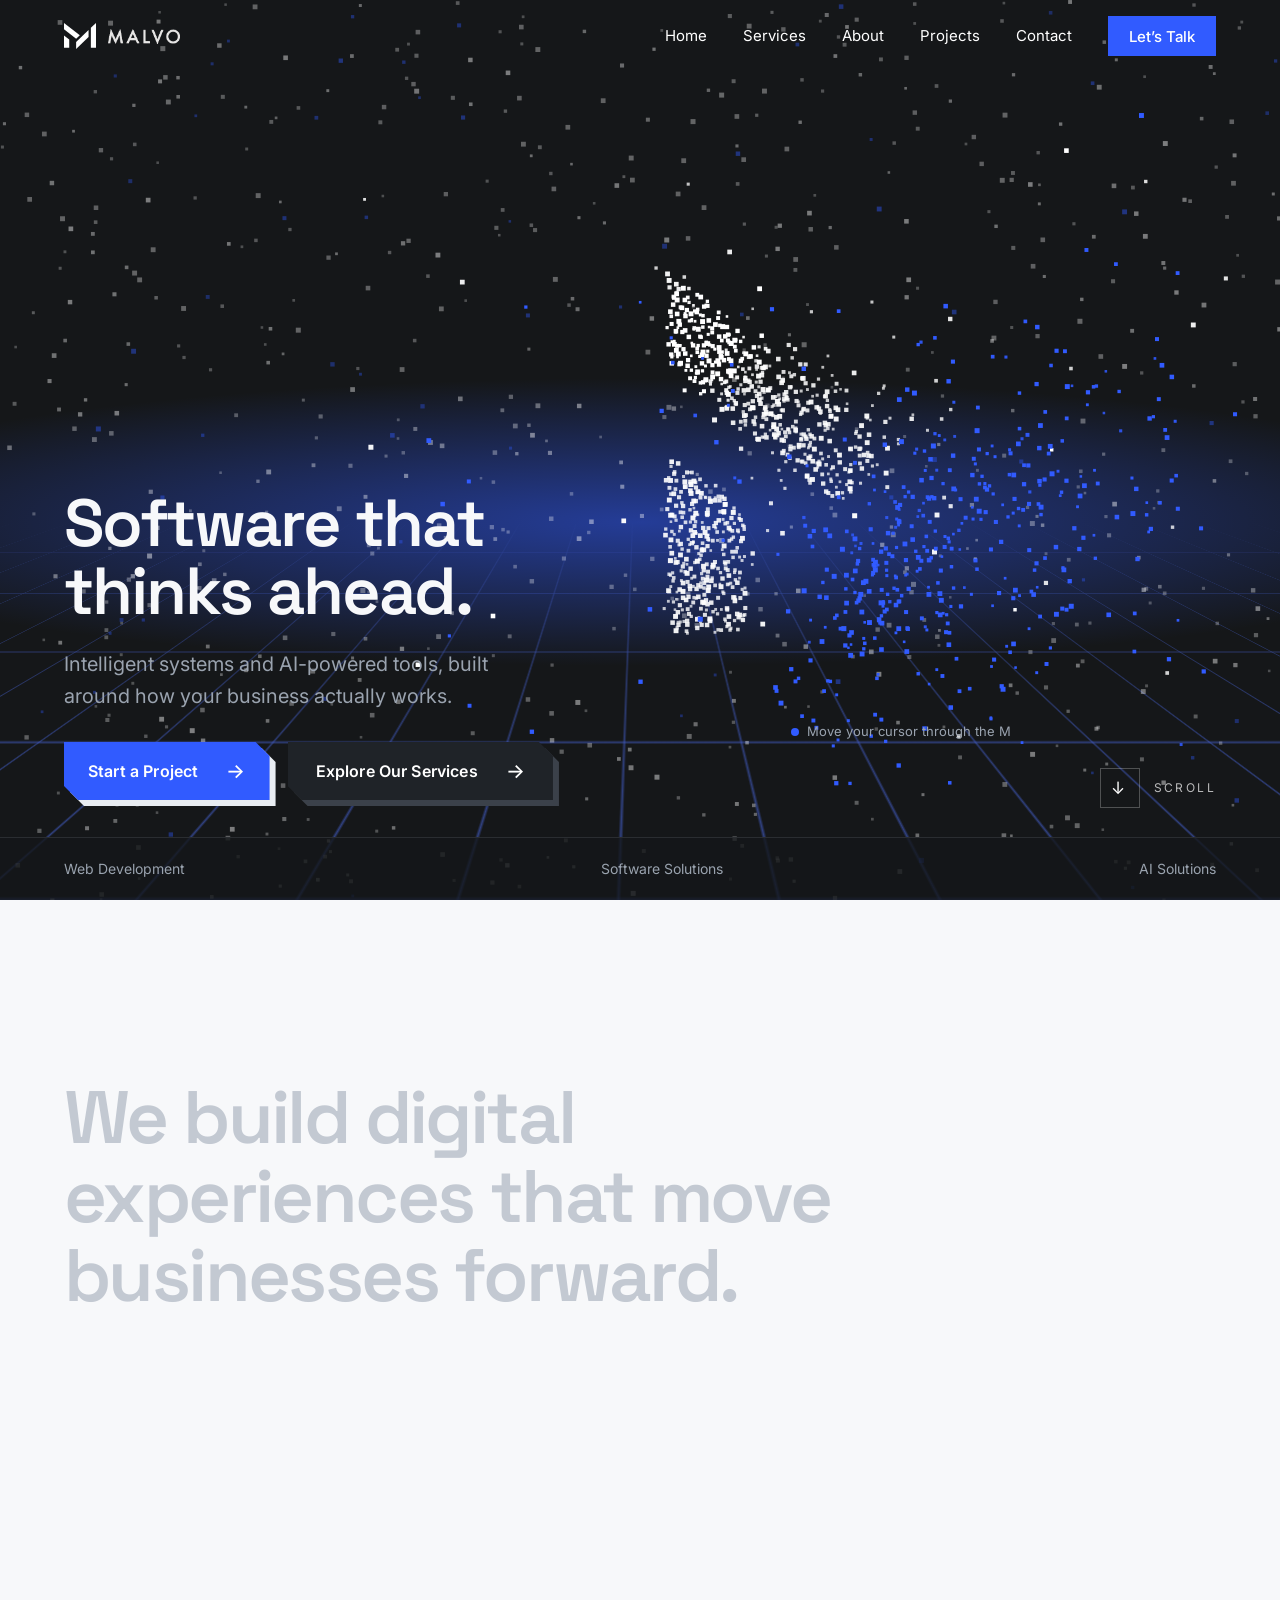
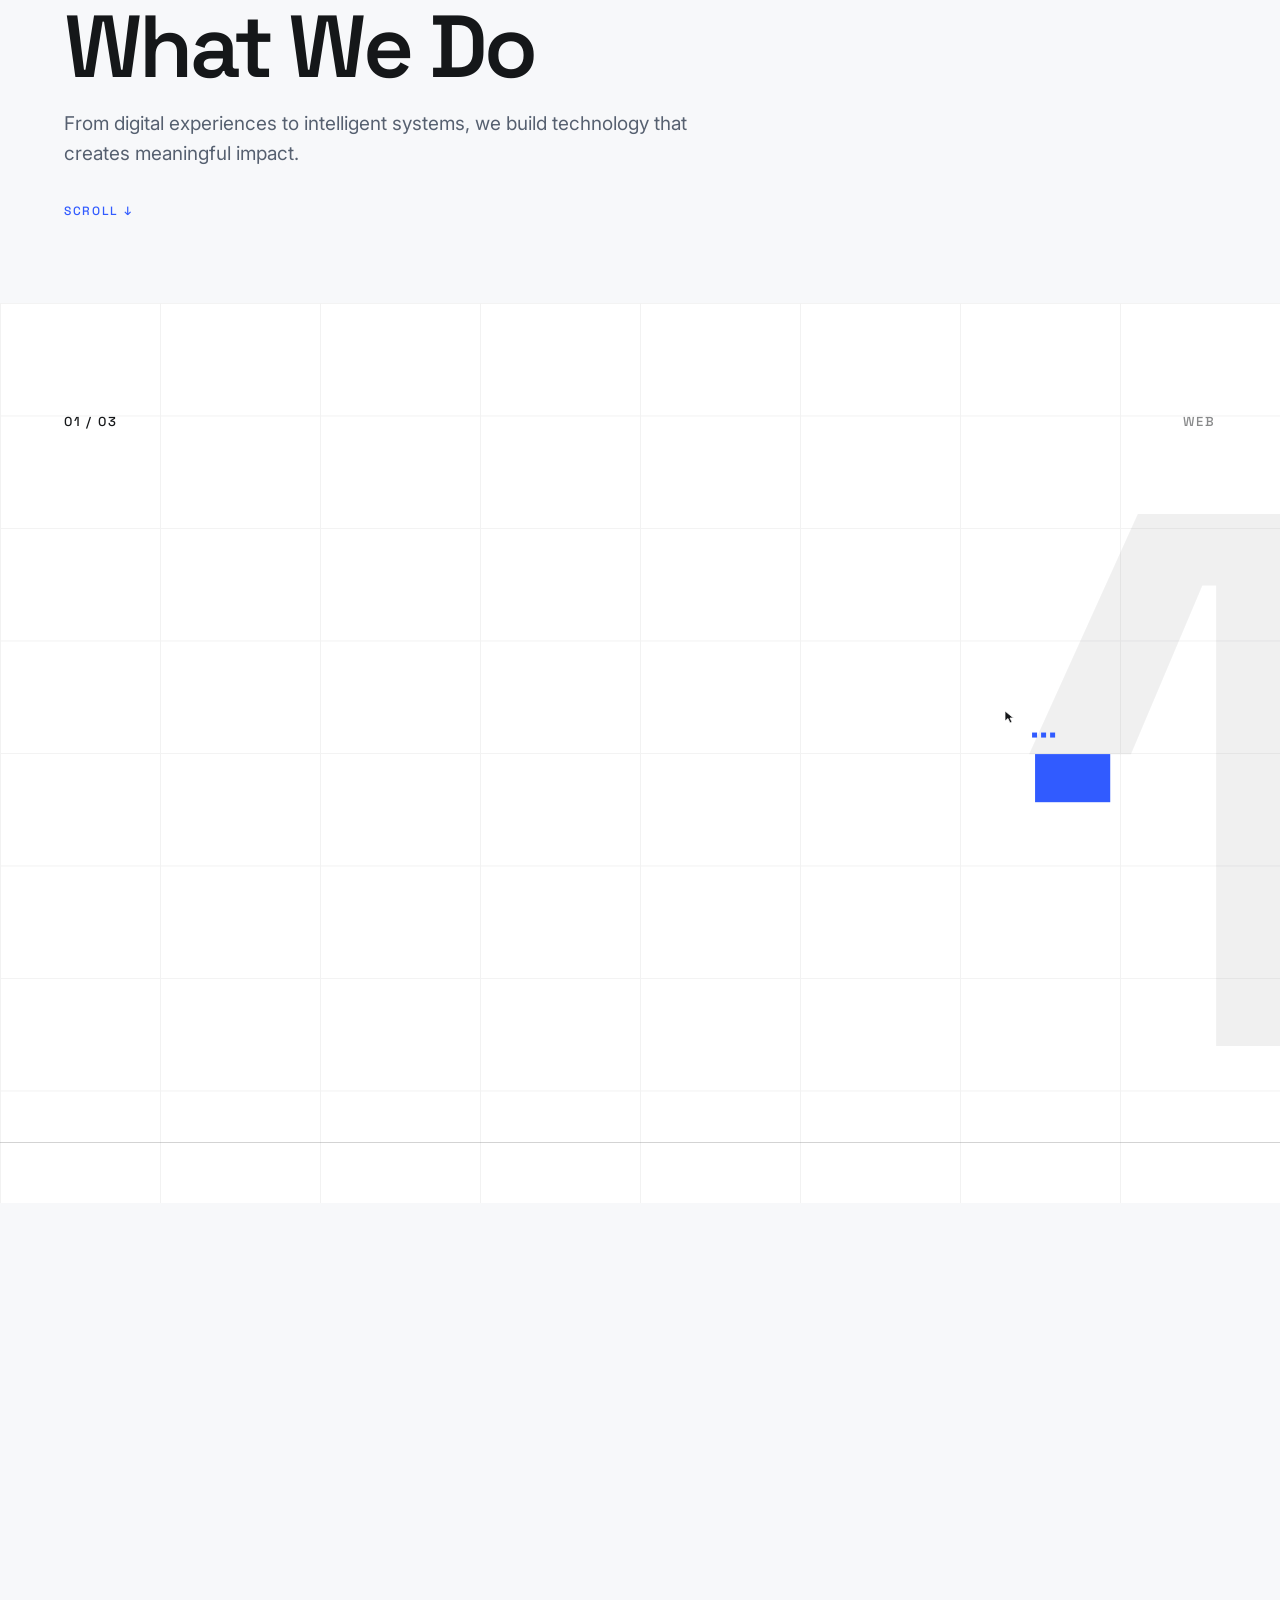
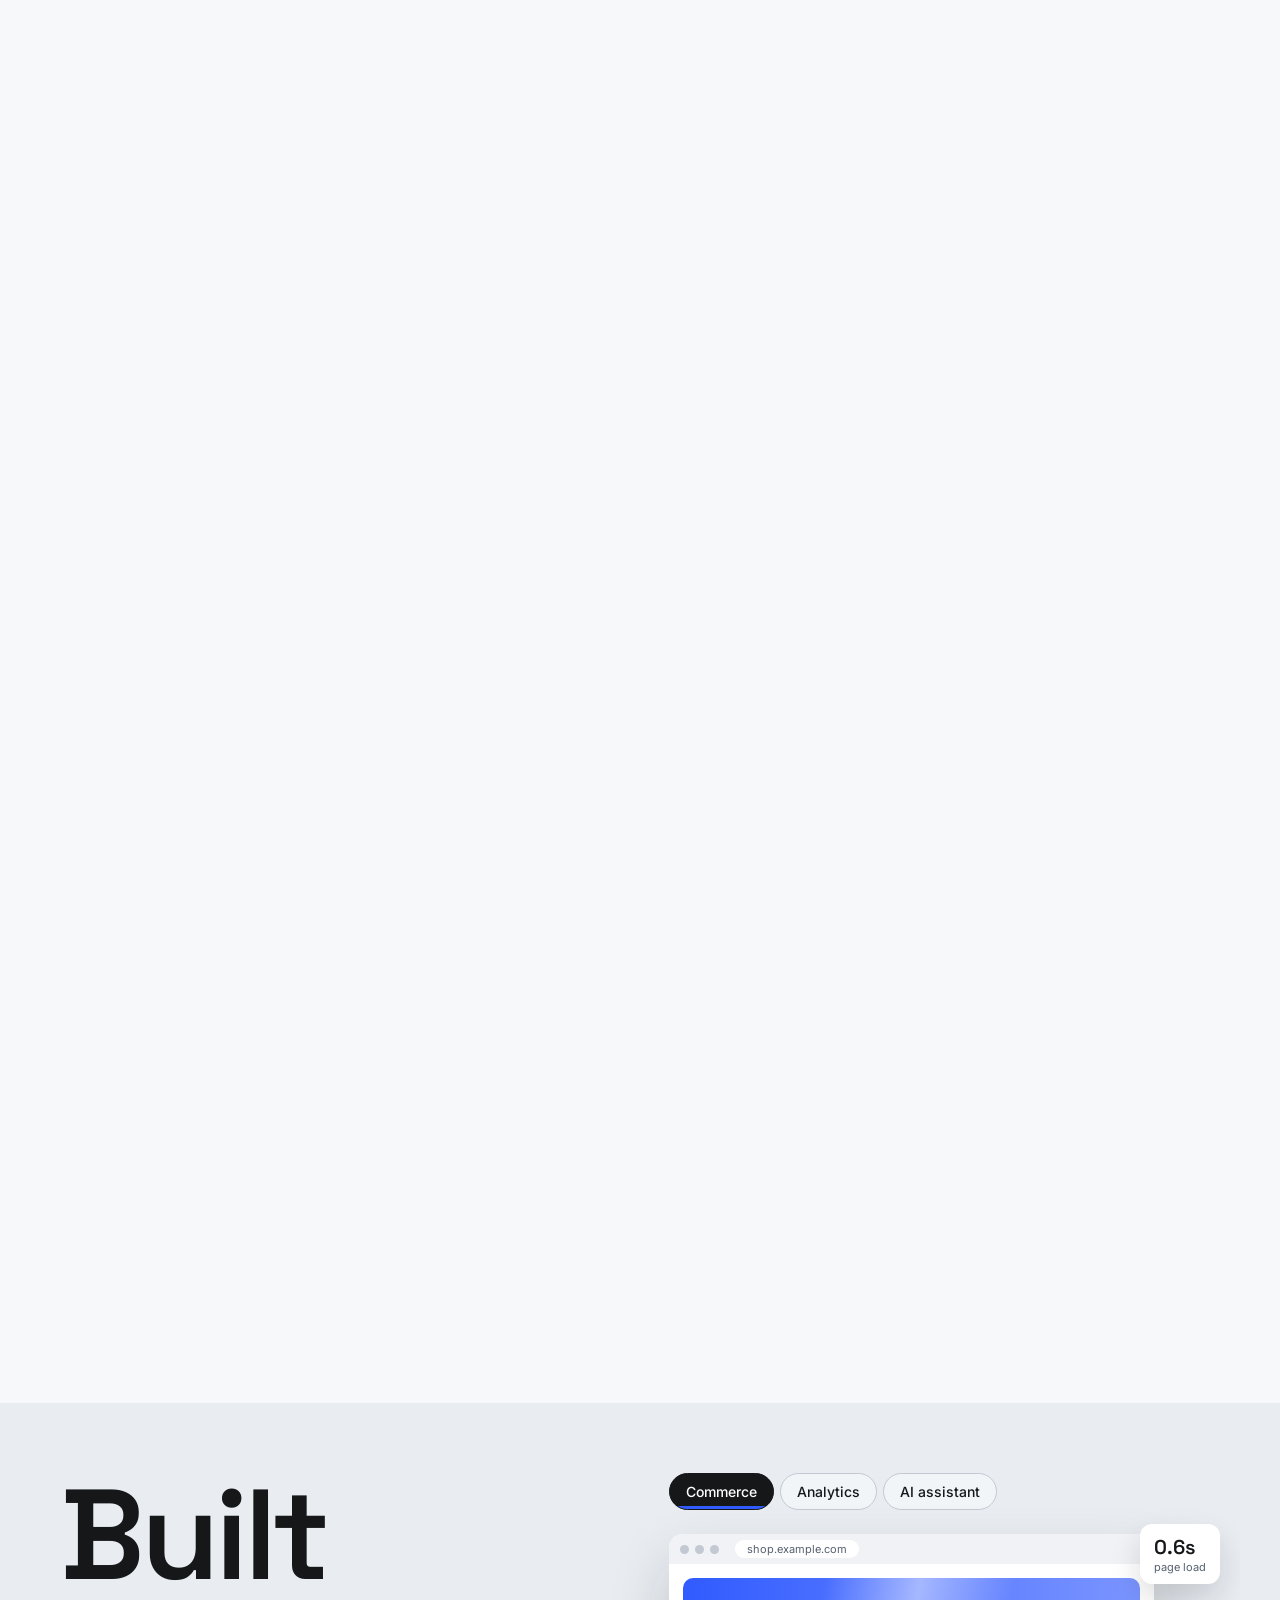
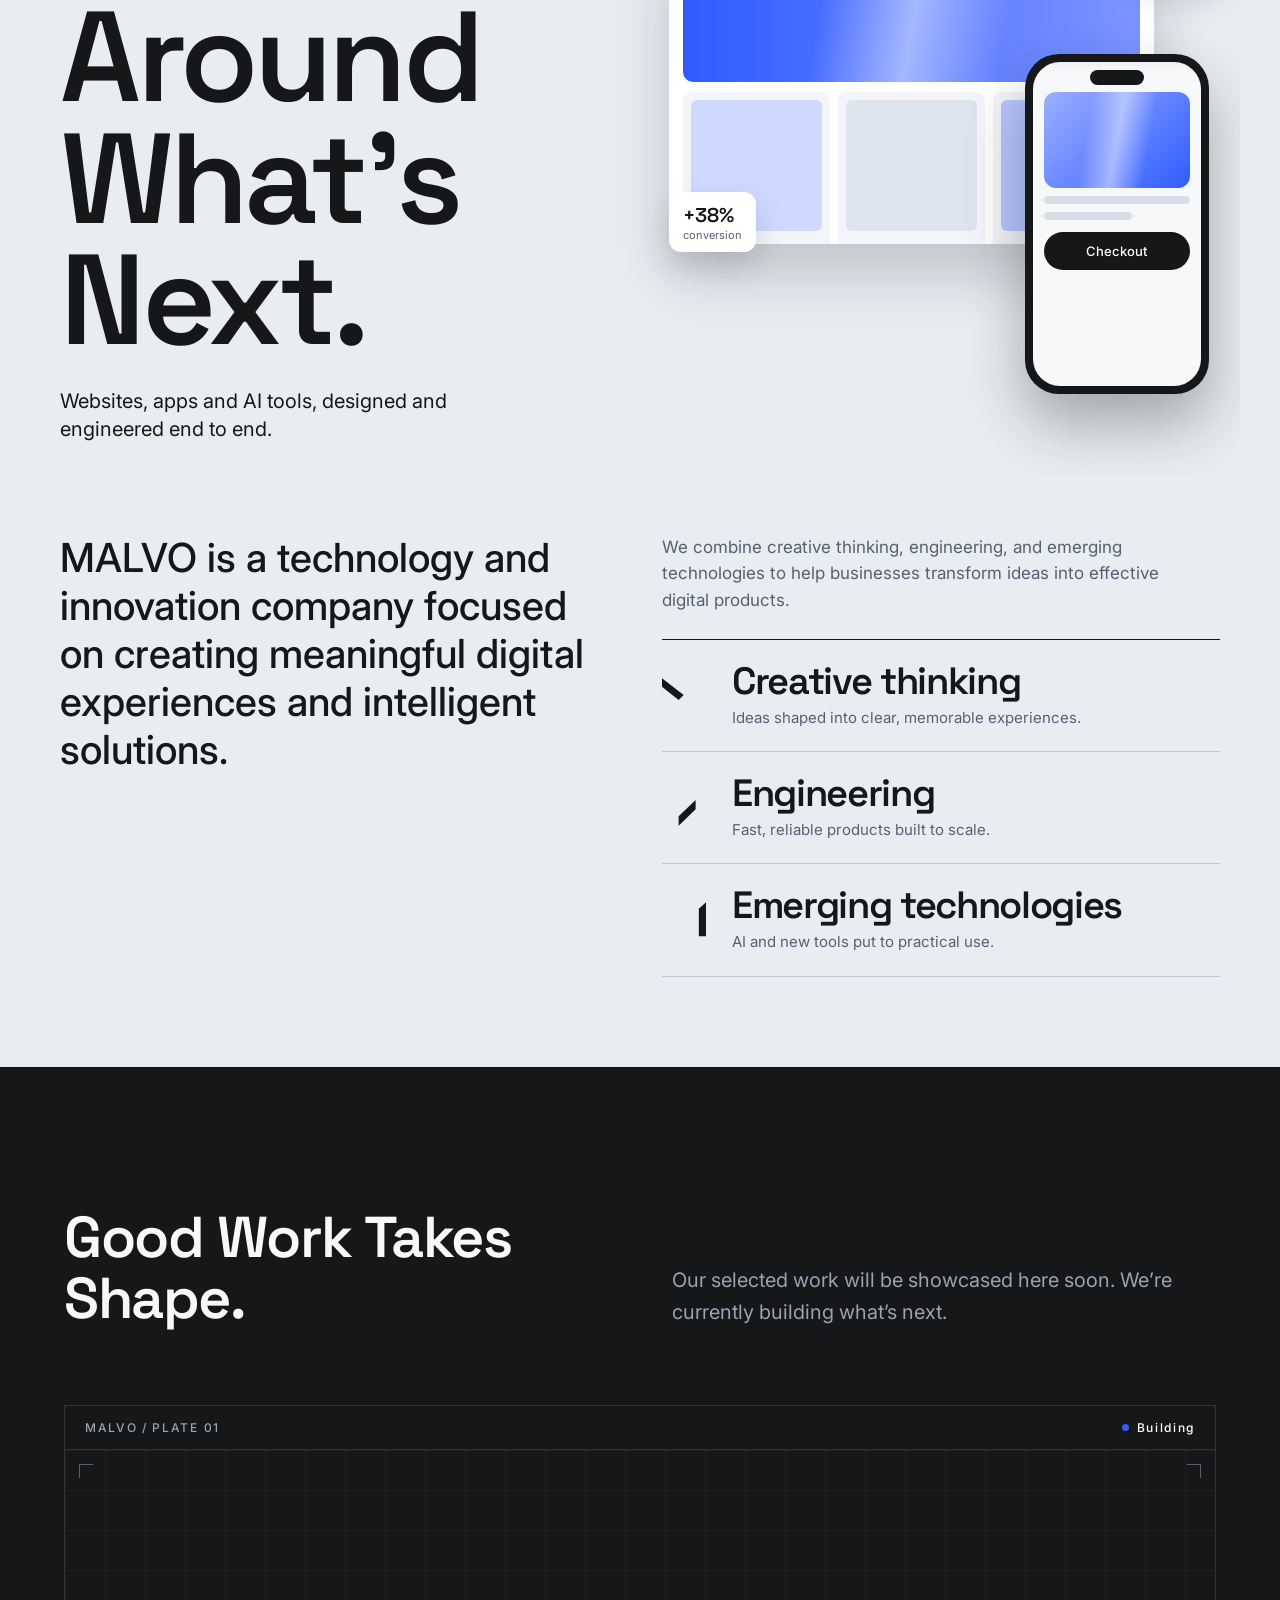
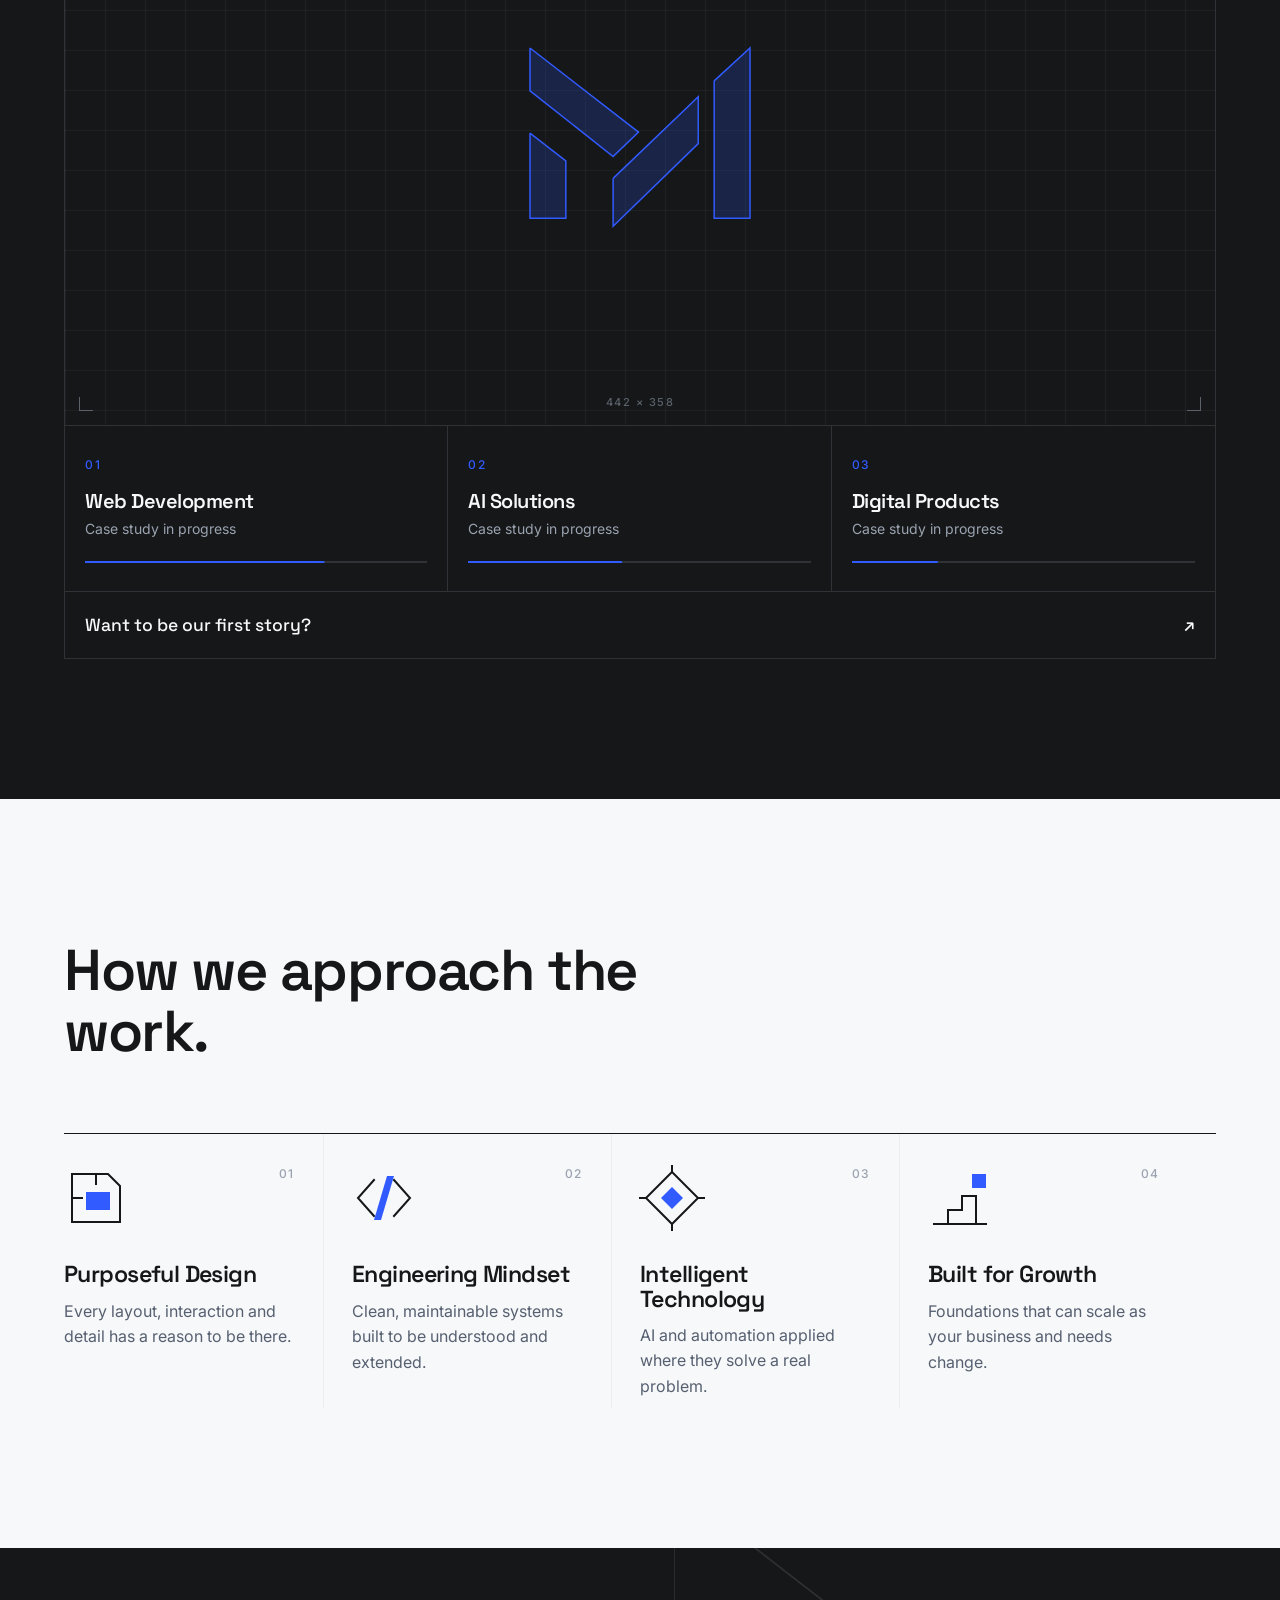
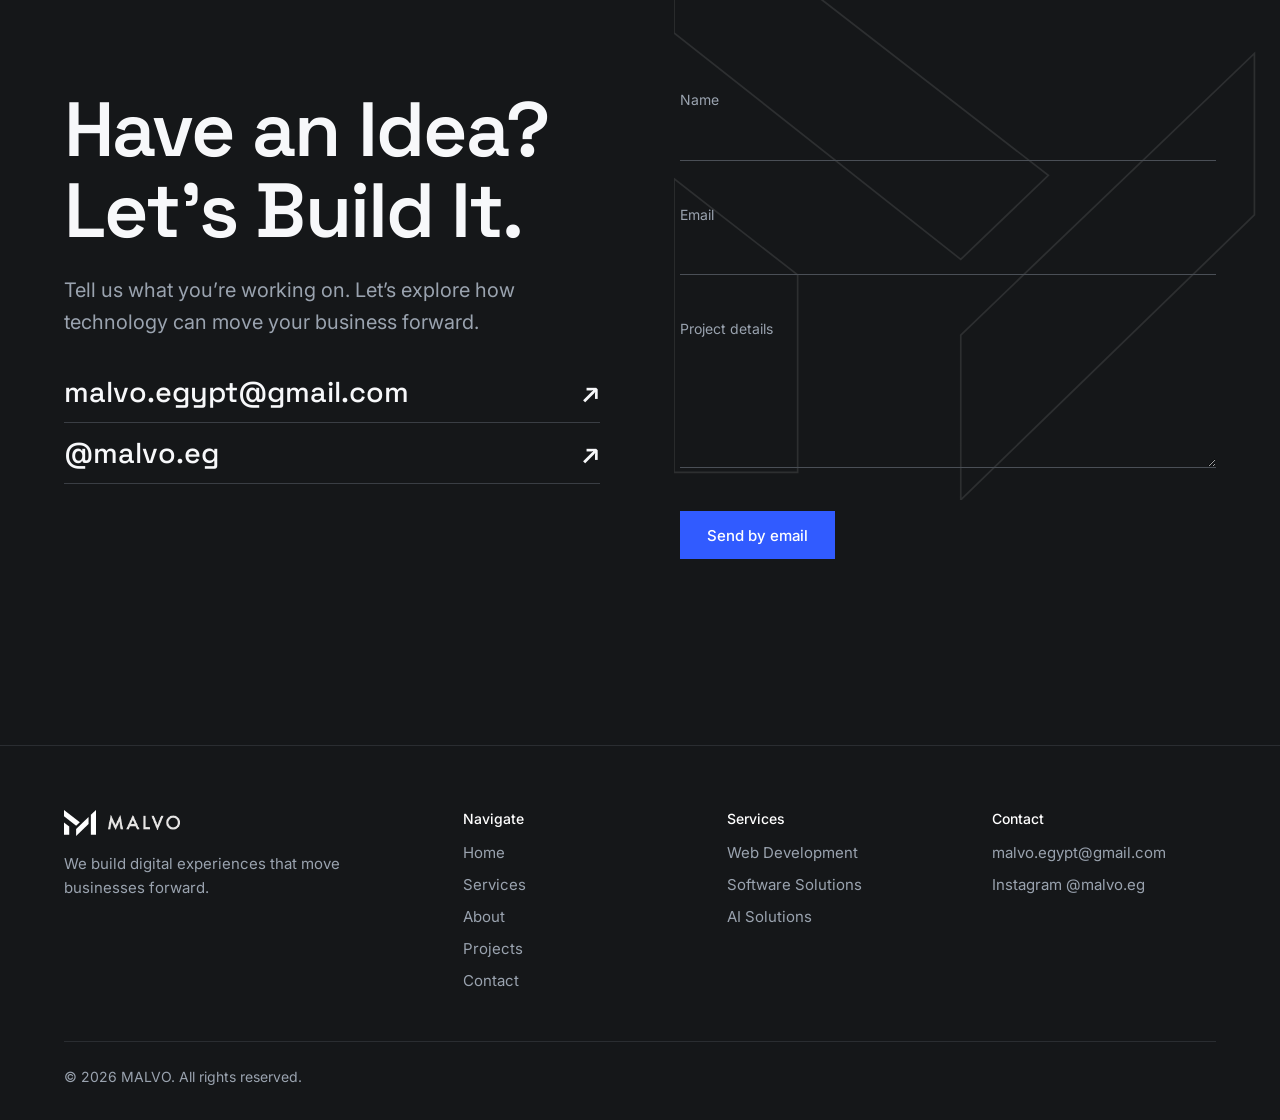
==== index.html @ 23dcf047 "Add files via upload" ====
<!DOCTYPE html>
<html lang="en">
<head>
<meta charset="utf-8">
<meta name="viewport" content="width=device-width, initial-scale=1, viewport-fit=cover">
<title>MALVO — Technology &amp; Innovation</title>
<meta name="description" content="MALVO is a technology and innovation company building web platforms, custom software and AI-powered solutions for businesses in Egypt and worldwide.">
<meta name="theme-color" content="#151719">
<meta property="og:type" content="website">
<meta property="og:site_name" content="MALVO">
<meta property="og:title" content="MALVO — Technology &amp; Innovation">
<meta property="og:description" content="We build digital experiences that move businesses forward.">
<meta property="og:image" content="https://YOUR-DOMAIN/og-image.png">
<meta property="og:image:width" content="1200">
<meta property="og:image:height" content="630">
<meta name="twitter:card" content="summary_large_image">
<meta name="twitter:image" content="https://YOUR-DOMAIN/og-image.png">
<!-- Set canonical + og:url + og:image to the final domain when it exists -->
<link rel="icon" type="image/svg+xml" href="favicon.svg">
<link rel="preconnect" href="https://fonts.googleapis.com">
<link rel="preconnect" href="https://fonts.gstatic.com" crossorigin>
<link rel="stylesheet" href="https://fonts.googleapis.com/css2?family=Inter:wght@400;500&family=Space+Grotesk:wght@500;600;700&display=swap">
<link rel="stylesheet" href="style.css">
<link rel="stylesheet" href="services.css">
<link rel="stylesheet" href="about.css">
</head>
<body>
<a class="skip" href="#main">Skip to content</a>
<div class="prog" id="prog" aria-hidden="true"></div>
<header id="hdr">
<div class="wrap bar">
<a class="logo" href="#home" aria-label="MALVO home">
<svg viewBox="0 0 442 358" aria-hidden="true"><path d="M0 0 L218 169 L167 218 L0 86 Z"/><path d="M0 171 L72 227 L72 342 L0 342 Z"/><path d="M167 262 L338 98 L338 192 L167 358 Z"/><path d="M370 66 L442 0 L442 342 L370 342 Z"/></svg>
<img src="malvo-wordmark.png" alt="" width="73" height="15">
</a>
<button class="burger" id="burger" aria-expanded="false" aria-controls="menu" aria-label="Open menu"><span></span><span></span><span></span></button>
<nav id="menu" aria-label="Main">
<ul>
<li><a href="#home">Home</a></li><li><a href="#services">Services</a></li><li><a href="#about">About</a></li><li><a href="#projects">Projects</a></li><li><a href="#contact">Contact</a></li>
<li><a class="btn pri" href="#contact">Let’s Talk</a></li>
</ul>
</nav>
</div>
</header>

<main id="main">
<section class="hero dark" id="home">
<canvas id="heroCv" aria-hidden="true"></canvas>
<div class="wrap">
<div class="txt">
<h1><span class="ln"><i>Software that</i></span> <span class="ln"><i>thinks ahead.</i></span></h1>
<p class="lead">Intelligent systems and AI-powered tools, built around how your business actually works.</p>
<div class="ctas"><a class="btn pri" href="#contact"><span>Start a Project</span><b class="ic" aria-hidden="true">→</b></a><a class="btn sec" href="#services"><span>Explore Our Services</span><b class="ic" aria-hidden="true">→</b></a></div>
</div>
</div>
<div class="hint" id="heroHint" aria-hidden="true"></div>
<div class="strip"><span aria-hidden="true">Web Development</span><span aria-hidden="true">Software Solutions</span><span aria-hidden="true">AI Solutions</span></div>
<a class="sc" href="#statement" aria-label="Scroll down"><span>Scroll</span><i aria-hidden="true"></i></a>
</section>

<section class="band" id="statement" aria-label="Brand statement"><div class="wrap"><p id="stmt">We build digital experiences that move businesses forward.</p></div></section>

<section id="services" class="wwd">
<div class="w-head"><h2>What We Do</h2><p class="w-lead">From digital experiences to intelligent systems, we build technology that creates meaningful impact.</p><span class="w-cue">SCROLL ↓</span></div>
<div class="w-rail" id="wwd-rail"><b></b></div>
<div id="wwd-cw">

<div class="w-p"><span class="w-gh">1</span><div class="w-top"><span>01 / 03</span><i>WEB</i></div>
<div class="w-mid"><div><h3><span class="w-mk"><span>Web</span></span><br><span class="w-mk"><span style="--d:.1s">Development</span></span></h3><p>High-performance websites and digital platforms designed to strengthen brands, engage users, and support business growth.</p></div>
<svg class="w-il" viewBox="0 0 400 300" aria-hidden="true">
<rect class="w-d" pathLength="1" x="40" y="30" width="320" height="220"/>
<path class="w-d" pathLength="1" d="M40 66H360" style="--k:.3s"/>
<rect class="w-f" x="54" y="43" width="10" height="10"/><rect class="w-f" x="72" y="43" width="10" height="10"/><rect class="w-f" x="90" y="43" width="10" height="10"/>
<rect class="w-f w-hero" x="60" y="86" width="150" height="96" style="--k:.4s"/>
<path class="w-d w-ln" pathLength="1" d="M232 96H340" style="--k:.7s"/><path class="w-d w-ln" pathLength="1" d="M232 116H320" style="--k:.8s"/><path class="w-d w-ln" pathLength="1" d="M232 136H335" style="--k:.9s"/><path class="w-d w-ln" pathLength="1" d="M232 156H300" style="--k:1s"/>
<rect class="w-d w-cd" pathLength="1" x="60" y="200" width="86" height="34" style="--k:1s;--c:0"/><rect class="w-d w-cd" pathLength="1" x="157" y="200" width="86" height="34" style="--k:1.1s;--c:1"/><rect class="w-d w-cd" pathLength="1" x="254" y="200" width="86" height="34" style="--k:1.2s;--c:2"/>
<g class="w-cur"><path d="M0 0L0 20L6 15L10 24L14 22L10 14L17 14Z"/></g>
</svg></div>
<div class="w-mq" data-t="WEBSITES · PLATFORMS · BRAND · PERFORMANCE · "></div></div>

<div class="w-p"><span class="w-gh">2</span><div class="w-top"><span>02 / 03</span><i>SOFTWARE</i></div>
<div class="w-mid"><div><h3><span class="w-mk"><span>Software</span></span><br><span class="w-mk"><span style="--d:.1s">Solutions</span></span></h3><p>Custom software and business systems built around real operational needs, workflows, and long-term scalability.</p></div>
<svg class="w-il" viewBox="0 0 400 300" aria-hidden="true">
<path class="w-d" pathLength="1" d="M200 50V270" stroke-dasharray=".02 .03" style="--k:1.2s;stroke-dasharray:.015 .025"/>
<g class="w-sl" style="--y:96px"><path class="w-d" pathLength="1" d="M200 50L310 95L200 140L90 95Z" style="--k:.2s"/><path class="w-d" pathLength="1" d="M90 95V107L200 152L310 107V95" style="--k:.4s"/></g>
<g class="w-sl" style="--y:48px"><path class="w-d" pathLength="1" d="M200 50L310 95L200 140L90 95Z" style="--k:.5s"/><path class="w-d" pathLength="1" d="M90 95V107L200 152L310 107V95" style="--k:.7s"/></g>
<g class="w-sl" style="--y:0px"><path class="w-f" d="M200 50L310 95L200 140L90 95Z" style="--k:.4s"/><path class="w-d" pathLength="1" d="M200 50L310 95L200 140L90 95Z" style="--k:.8s"/><path class="w-d" pathLength="1" d="M90 95V107L200 152L310 107V95" style="--k:1s"/></g>
<circle class="w-dot" cx="200" cy="0" r="6"/>
</svg></div>
<div class="w-mq" data-t="SYSTEMS · WORKFLOWS · SCALE · CUSTOM · " data-r="1"></div></div>

<div class="w-p"><span class="w-gh">3</span><div class="w-top"><span>03 / 03</span><i>AI</i></div>
<div class="w-mid"><div><h3><span class="w-mk"><span>AI</span></span><br><span class="w-mk"><span style="--d:.1s">Solutions</span></span></h3><p>Practical AI-powered tools and intelligent automation that help businesses work smarter and operate more efficiently.</p></div>
<svg class="w-il" id="wwd-ai" viewBox="0 0 400 300" aria-hidden="true"></svg></div>
<div class="w-mq" data-t="AUTOMATION · AGENTS · TOOLS · EFFICIENCY · "></div></div>

</div>
</section>

<section class="mist" id="about">
<div class="ab-hero"><div><h2 class="ab-h1">Built Around<br>What’s Next.</h2><p class="ab-lead" style="margin-top:26px">Websites, apps and AI tools, designed and engineered end to end.</p></div>
<div><div class="ab-seg" role="tablist" aria-label="What we build" id="ab-sg"></div>
<div class="ab-stage" id="ab-st">
<div class="ab-scene" aria-hidden="true"><div class="ab-win"><div class="ab-tb"><i></i><i></i><i></i><span>shop.example.com</span></div><div class="ab-bd"><div class="ab-ban ab-shim"></div><div class="ab-g3"><div class="ab-pr"><u style="background:#cfd8ff"></u><b>$128</b><s></s></div><div class="ab-pr"><u style="background:#dfe5ee"></u><b>$94</b><s></s></div><div class="ab-pr"><u style="background:#b9c7ff"></u><b>$212</b><s></s></div></div></div></div>
<div class="ab-ph"><div class="ab-sc"><div class="ab-toast">New order · $128</div><div class="ab-im ab-shim"></div><div class="ab-ln"></div><div class="ab-ln" style="width:60%"></div><div class="ab-cta">Checkout</div></div></div>
<div class="ab-chip ab-a">+38%<small>conversion</small></div><div class="ab-chip ab-b">0.6s<small>page load</small></div></div>
<div class="ab-scene" aria-hidden="true"><div class="ab-win"><div class="ab-tb"><i></i><i></i><i></i><span>app.example.com/analytics</span></div><div class="ab-bd"><div class="ab-g3"><div class="ab-kp"><small>Users</small><b>48.2k</b></div><div class="ab-kp"><small>Revenue</small><b>$91k</b></div><div class="ab-kp"><small>Growth</small><b>+24%</b></div></div>
<svg class="ab-ch" viewBox="0 0 300 120" preserveAspectRatio="none"><path class="ab-a" d="M0 100 C40 90 60 60 100 70 S170 30 210 40 S270 10 300 14 V120 H0Z"/><path d="M0 100 C40 90 60 60 100 70 S170 30 210 40 S270 10 300 14"/></svg></div></div>
<div class="ab-ph"><div class="ab-sc"><div class="ab-toast">Goal reached · 10k users</div><div class="ab-bars"><i></i><i></i><i></i><i></i><i></i></div><div class="ab-ln" style="height:30px;border-radius:9px;margin-top:10px"></div><div class="ab-ln" style="height:30px;border-radius:9px"></div></div></div>
<div class="ab-chip ab-a">48k<small>live users</small></div><div class="ab-chip ab-b">99.98%<small>uptime</small></div></div>
<div class="ab-scene" aria-hidden="true"><div class="ab-win"><div class="ab-tb"><i></i><i></i><i></i><span>assistant.example.com</span></div><div class="ab-bd" style="padding-top:20px"><div class="ab-bub ab-u">Where is my order?</div><div class="ab-bub ab-a">It shipped this morning and arrives Thursday. Want a tracking link?</div><div class="ab-bub ab-u">Yes please</div></div></div>
<div class="ab-ph"><div class="ab-sc"><div class="ab-toast">Ticket solved by AI</div><div class="ab-bub ab-u" style="opacity:1;max-width:90%;margin-top:6px">Track my order</div><div class="ab-bub ab-a" style="opacity:1;max-width:90%">Here is your link. Anything else?</div><div class="ab-ln" style="height:34px;border-radius:99px;margin-top:70px"></div></div></div>
<div class="ab-chip ab-a">-62%<small>support time</small></div><div class="ab-chip ab-b">24/7<small>assistant</small></div></div>
</div></div></div>
<div class="ab-sec"><div><p class="ab-big">MALVO is a technology and innovation company focused on creating meaningful digital experiences and intelligent solutions.</p></div>
<div><p class="ab-sub" style="margin-bottom:26px">We combine creative thinking, engineering, and emerging technologies to help businesses transform ideas into effective digital products.</p>
<div class="ab-rows"><div class="ab-row"><svg viewBox="0 0 442 358"><path d="M0 0 L218 169 L167 218 L0 86Z"/></svg><div><h3>Creative thinking</h3><p>Ideas shaped into clear, memorable experiences.</p></div></div>
<div class="ab-row"><svg viewBox="0 0 442 358"><path d="M167 262 L338 98 L338 192 L167 358Z"/></svg><div><h3>Engineering</h3><p>Fast, reliable products built to scale.</p></div></div>
<div class="ab-row"><svg viewBox="0 0 442 358"><path d="M370 66 L442 0 L442 342 L370 342Z"/></svg><div><h3>Emerging technologies</h3><p>AI and new tools put to practical use.</p></div></div></div></div></div>
</section>

<section class="dark" id="projects">
<div class="wrap">
<div class="head"><h2>Good Work Takes Shape.</h2><p class="lead">Our selected work will be showcased here soon. We’re currently building what’s next.</p></div>
<div id="work"></div>
</div>
</section>

<section id="why">
<div class="wrap">
<h2 style="margin-bottom:clamp(40px,6vw,72px);max-width:16ch">How we approach the work.</h2>
<div class="why">
<div><svg viewBox="0 0 64 64" aria-hidden="true"><path pathLength="1" d="M8 8H44L56 20V56H8Z"/><path pathLength="1" d="M8 32H18M32 8V18"/><path class="a" pathLength="1" d="M22 26H46V44H22Z"/></svg><h3>Purposeful Design</h3><p>Every layout, interaction and detail has a reason to be there.</p></div>
<div><svg viewBox="0 0 64 64" aria-hidden="true"><path pathLength="1" d="M22 14L6 32L22 50"/><path pathLength="1" d="M42 14L58 32L42 50"/><path class="a" pathLength="1" d="M35 10H42L29 54H22Z"/></svg><h3>Engineering Mindset</h3><p>Clean, maintainable systems built to be understood and extended.</p></div>
<div><svg viewBox="0 0 64 64" aria-hidden="true"><path pathLength="1" d="M32 6L58 32L32 58L6 32Z"/><path pathLength="1" d="M32 0V6M32 58V64M0 32H6M58 32H64"/><path class="a" pathLength="1" d="M32 21L43 32L32 43L21 32Z"/></svg><h3>Intelligent Technology</h3><p>AI and automation applied where they solve a real problem.</p></div>
<div><svg viewBox="0 0 64 64" aria-hidden="true"><path pathLength="1" d="M6 58H20V44H34V30H48V58Z"/><path pathLength="1" d="M6 58H58"/><path class="a" pathLength="1" d="M44 8H58V22H44Z"/></svg><h3>Built for Growth</h3><p>Foundations that can scale as your business and needs change.</p></div>
</div>
</div>
</section>

<section class="dark" id="contact">
<div class="wrap contact">
<div>
<h2>Have an Idea? Let’s Build It.</h2>
<p class="lead">Tell us what you’re working on. Let’s explore how technology can move your business forward.</p>
<div class="links">
<a href="mailto:malvo.egypt@gmail.com"><span>malvo.egypt@gmail.com</span><span aria-hidden="true">↗</span></a>
<a href="https://www.instagram.com/malvo.eg" target="_blank" rel="noopener"><span>@malvo.eg</span><span aria-hidden="true">↗</span></a>
</div>
</div>
<form id="form" novalidate>
<label>Name<input name="name" autocomplete="name" required><span class="err" data-for="name"></span></label>
<label>Email<input name="email" type="email" autocomplete="email" required><span class="err" data-for="email"></span></label>
<label>Project details<textarea name="msg" required></textarea><span class="err" data-for="msg"></span></label>
<div><button class="btn pri" type="submit">Send by email</button></div>
<p id="status" role="status" aria-live="polite"></p>
</form>
</div>
</section>
</main>

<footer>
<div class="wrap">
<div class="fgrid">
<div><a class="logo" href="#home" aria-label="MALVO home"><svg viewBox="0 0 442 358" aria-hidden="true"><path d="M0 0 L218 169 L167 218 L0 86 Z"/><path d="M0 171 L72 227 L72 342 L0 342 Z"/><path d="M167 262 L338 98 L338 192 L167 358 Z"/><path d="M370 66 L442 0 L442 342 L370 342 Z"/></svg><img src="malvo-wordmark.png" alt="" width="73" height="15" style="filter:invert(1)"></a>
<p style="max-width:32ch">We build digital experiences that move businesses forward.</p></div>
<div><h3>Navigate</h3><ul><li><a href="#home">Home</a></li><li><a href="#services">Services</a></li><li><a href="#about">About</a></li><li><a href="#projects">Projects</a></li><li><a href="#contact">Contact</a></li></ul></div>
<div><h3>Services</h3><ul><li><a href="#services">Web Development</a></li><li><a href="#services">Software Solutions</a></li><li><a href="#services">AI Solutions</a></li></ul></div>
<div><h3>Contact</h3><ul><li><a href="mailto:malvo.egypt@gmail.com">malvo.egypt@gmail.com</a></li><li><a href="https://www.instagram.com/malvo.eg" target="_blank" rel="noopener">Instagram @malvo.eg</a></li></ul></div>
</div>
<p class="copy">© <span id="yr">2026</span> MALVO. All rights reserved.</p>
</div>
</footer>

<script src="main.js" defer></script>
<script src="services.js" defer></script>
<script src="about.js" defer></script>
</body>
</html>
---- style.css ----
:root{--ink:#151719;--blue:#315BFF;--gray:#9AA3AF;--mist:#E9EDF2;--paper:#F7F8FA;--sub:#566070;
--head:'Space Grotesk',system-ui,sans-serif;--body:'Inter',system-ui,sans-serif;--pad:clamp(20px,5vw,72px);--ease:cubic-bezier(.2,.7,.1,1)}
*{box-sizing:border-box;margin:0}
html{scroll-behavior:smooth;scroll-padding-top:72px}
body{font:400 17px/1.6 var(--body);background:var(--paper);color:var(--ink);-webkit-font-smoothing:antialiased;padding-top:env(safe-area-inset-top,0px)}
a{color:inherit}
:focus-visible{outline:2px solid var(--blue);outline-offset:3px}
.dark :focus-visible{outline-color:#fff}
h1,h2,h3{font-family:var(--head);font-weight:600;letter-spacing:-.025em;line-height:1.05}
h2{font-size:clamp(2rem,5vw,3.6rem)}
.wrap{max-width:1280px;margin:0 auto;padding:0 var(--pad)}
section{padding:clamp(72px,11vw,150px) 0}
.dark{background:var(--ink);color:var(--paper)}
.mist{background:var(--mist)}
.lead{font-size:clamp(1.05rem,1.6vw,1.25rem);color:var(--sub);max-width:52ch}
.dark .lead{color:var(--gray)}
.btn{display:inline-flex;align-items:center;gap:.6em;min-height:48px;padding:0 26px;font:500 15px var(--body);text-decoration:none;border:1px solid currentColor;cursor:pointer;background:none;color:inherit;transition:background .25s,color .25s,border-color .25s}
.btn.pri{background:var(--blue);border-color:var(--blue);color:#fff}
.btn.pri:hover{background:#fff;color:var(--ink);border-color:#fff}
.btn.sec:hover{background:var(--paper);color:var(--ink)}
.skip{position:absolute;left:-999px;top:8px;background:#fff;color:#000;padding:8px 14px;z-index:99}.skip:focus{left:8px}

/* header */
header{position:fixed;inset:0 0 auto;z-index:50;color:#fff;transition:background .3s,color .3s,border-color .3s;border-bottom:1px solid transparent;padding-top:env(safe-area-inset-top,0px)}
header.solid,header.open{background:var(--paper);color:var(--ink);border-color:var(--mist)}
header.open{background:var(--ink);color:#fff;border-color:#2a2d31}
.bar{height:72px;display:flex;align-items:center;justify-content:space-between;gap:24px}
.logo{display:flex;align-items:center;gap:12px;text-decoration:none}
.logo svg{height:26px;width:auto;fill:currentColor}
.logo img{height:15px;width:auto;filter:invert(1);transition:filter .3s}
header.solid:not(.open) .logo img{filter:none}
nav ul{display:flex;gap:36px;list-style:none;padding:0;align-items:center}
nav a{text-decoration:none;font-size:15px;position:relative;padding:6px 0}
nav a:not(.btn)::after{content:"";position:absolute;left:0;bottom:0;height:2px;width:100%;background:var(--blue);transform:scaleX(0);transform-origin:left;transition:transform .3s var(--ease)}
nav a:not(.btn):hover::after{transform:scaleX(1)}
nav .btn{min-height:40px;padding:0 20px}
.burger{display:none;background:none;border:0;color:inherit;width:48px;height:48px;cursor:pointer;margin-right:-12px}
.burger span{display:block;width:22px;height:2px;background:currentColor;margin:5px auto;transition:transform .3s var(--ease),opacity .2s}
header.open .burger span:nth-child(1){transform:translateY(7px) rotate(45deg)}
header.open .burger span:nth-child(2){opacity:0}
header.open .burger span:nth-child(3){transform:translateY(-7px) rotate(-45deg)}
@media(max-width:860px){
.burger{display:block}
nav{position:absolute;left:0;right:0;top:100%;background:var(--ink);display:none;height:calc(100dvh - 72px);padding:24px var(--pad)}
header.open nav{display:block}
nav ul{flex-direction:column;align-items:stretch;gap:0}
nav li{border-bottom:1px solid #2a2d31}
nav a{display:block;padding:20px 0;font:500 28px var(--head)}
nav a::after{display:none}
nav .btn{margin-top:28px;justify-content:center;font:500 16px var(--body);min-height:52px;padding:0 26px}
nav li:last-child{border:0}}

/* hero */
.hero{min-height:100svh;padding:120px 0 64px;display:flex;align-items:center;position:relative;overflow:hidden;
background-image:linear-gradient(#ffffff0d 1px,transparent 1px),linear-gradient(90deg,#ffffff0d 1px,transparent 1px);background-size:80px 80px;background-position:-1px -1px}
.hero .wrap{display:grid;grid-template-columns:1.15fr .85fr;gap:48px;align-items:center;width:100%}
.hero h1{font-size:clamp(2.6rem,6.4vw,5.6rem);margin-bottom:32px;max-width:none;letter-spacing:-.035em}
.hero .lead{margin-bottom:40px}
.ctas{display:flex;flex-wrap:wrap;gap:14px}
@keyframes in{from{opacity:0;transform:translate(var(--x),var(--y))}to{opacity:1;transform:none}}
@media(max-width:860px){.hero{align-items:flex-start;padding-top:104px}.hero .wrap{grid-template-columns:1fr;gap:40px}}
/* services */
.head{display:grid;grid-template-columns:1fr 1fr;gap:32px 64px;align-items:end;margin-bottom:clamp(40px,6vw,80px)}
@media(max-width:860px){.head{grid-template-columns:1fr}}
.svc{border-top:1px solid var(--ink)}
.row{display:grid;grid-template-columns:120px 1fr 1.1fr;gap:32px;align-items:center;padding:36px 0;border-bottom:1px solid var(--gray);position:relative;transition:padding .4s var(--ease)}
.row::before{content:"";position:absolute;left:0;bottom:-1px;height:2px;width:100%;background:var(--blue);transform:scaleX(0);transform-origin:left;transition:transform .5s var(--ease)}
.row:hover::before,.row:focus-within::before{transform:scaleX(1)}
.row:hover{padding-left:16px}
.row svg{width:96px;height:96px;overflow:visible}
.row svg *{fill:none;stroke:var(--ink);stroke-width:2;stroke-linejoin:miter;transition:transform .5s var(--ease)}
.row svg .a{fill:var(--blue);stroke:none}
.row:hover .m1{transform:translate(6px,-6px)}.row:hover .m2{transform:translate(-5px,5px)}
.row h3{font-size:clamp(1.6rem,3vw,2.3rem)}
.row p{color:var(--sub);max-width:46ch}
@media(max-width:860px){.row{grid-template-columns:72px 1fr;gap:16px 24px}.row svg{width:64px;height:64px}.row p{grid-column:1/-1}.row:hover{padding-left:0}}


/* projects */
.frames{display:grid;grid-template-columns:repeat(3,1fr);gap:20px;margin-top:clamp(40px,6vw,72px)}
.frame{aspect-ratio:4/3;border:1px solid #3a3e44;display:grid;place-items:center;position:relative}
.frame svg{width:38%;fill:none;stroke:#3a3e44;stroke-width:1.5}
.frame:first-child svg{stroke:var(--blue)}
.proj{display:block;text-decoration:none}
.proj img{width:100%;aspect-ratio:4/3;object-fit:cover;display:block;background:#222}
.proj h3{font-size:1.5rem;margin:16px 0 4px}.proj p{color:var(--gray);font-size:15px}
.pgrid{display:grid;grid-template-columns:repeat(3,1fr);gap:32px;margin-top:56px}
@media(max-width:860px){.frames,.pgrid{grid-template-columns:1fr}.frame:nth-child(n+2){display:none}.frame{aspect-ratio:16/9}}

/* why */
.why{display:grid;grid-template-columns:repeat(4,1fr);border-top:1px solid var(--ink)}
.why div{padding:32px 28px 8px 0;border-right:1px solid var(--mist);margin-right:28px}
.why div:last-child{border:0}
.why h3{font-size:1.45rem;margin-bottom:12px}
.why p{color:var(--sub);font-size:16px}
@media(max-width:1000px){.why{grid-template-columns:1fr 1fr}.why div{border:0;border-bottom:1px solid var(--mist);margin:0 24px 0 0;padding:28px 0}}
@media(max-width:560px){.why{grid-template-columns:1fr}.why div{margin:0}}

/* contact */
.contact{display:grid;grid-template-columns:1fr 1fr;gap:56px 80px}
.contact h2{margin-bottom:24px}
.links{margin-top:36px;display:grid;gap:12px;font:500 1.2rem var(--head)}
.links a{text-decoration:none;border-bottom:1px solid #3a3e44;padding-bottom:12px;display:flex;justify-content:space-between;gap:16px;transition:border-color .3s}
.links a:hover{border-color:var(--blue)}
form{display:grid;gap:22px}
label{display:grid;gap:8px;font-size:14px;color:var(--gray)}
input,textarea{font:400 16px var(--body);background:transparent;color:#fff;border:0;border-bottom:1px solid #4a4f56;padding:10px 0;border-radius:0;width:100%}
input:focus,textarea:focus{outline:0;border-color:var(--blue);box-shadow:0 1px 0 var(--blue)}
textarea{resize:vertical;min-height:120px}
[aria-invalid=true]{border-color:#ff8a8a}
.err{color:#ff9b9b;font-size:13px;min-height:1em}
#status{font-size:15px;color:var(--gray);min-height:1.5em}
@media(max-width:860px){.contact{grid-template-columns:1fr}}

.prog{position:fixed;top:0;left:0;height:2px;width:100%;background:var(--blue);transform:scaleX(0);transform-origin:left;z-index:60}
.hero{padding-bottom:110px;background-image:radial-gradient(circle at 1px 1px,#ffffff30 1.4px,transparent 2px),linear-gradient(#ffffff0a 1px,transparent 1px),linear-gradient(90deg,#ffffff0a 1px,transparent 1px)}
.ln{display:block;overflow:hidden;padding-bottom:.1em;margin-bottom:-.1em}
.ln i{display:block;font-style:normal;transform:translateY(108%);animation:up 1.1s var(--ease) forwards}
.ln:nth-child(2) i{animation-delay:.12s}.ln:nth-child(3) i{animation-delay:.24s}
@keyframes up{to{transform:none}}
@keyframes fade{to{opacity:1}}
.strip{position:absolute;left:0;right:0;bottom:0;display:flex;justify-content:space-between;gap:24px;padding:20px var(--pad);border-top:1px solid #2a2d31;color:var(--gray);font-size:14px;background:#151719cc}
.sc{color:#fff;text-decoration:none;display:inline-flex;align-items:center;gap:10px}
@media(max-width:860px){.strip span{display:none}.strip{justify-content:flex-end}}
@media(min-width:861px){.hero .wrap{grid-template-columns:1.05fr .95fr}.band{padding:clamp(90px,14vw,200px) 0}}
.band p{font:600 clamp(2rem,5.8vw,5.2rem)/1.06 var(--head);letter-spacing:-.035em;max-width:19ch}
.w{color:#c3c9d2;transition:color .25s}.w.on{color:var(--ink)}
.row{padding:clamp(32px,4vw,52px) 0;isolation:isolate}
.row::after{content:"";position:absolute;top:0;bottom:0;left:calc(var(--pad)*-1);right:calc(var(--pad)*-1);background:var(--mist);transform:scaleY(0);transform-origin:bottom;transition:transform .5s var(--ease);z-index:-1}
.row:hover::after,.row:focus-within::after{transform:scaleY(1)}
.row h3{font-size:clamp(1.8rem,3.6vw,2.9rem)}
@media(min-width:861px){.row{grid-template-columns:150px 1fr 1.1fr}.row svg{width:112px;height:112px}}
#about{position:relative;overflow:hidden;padding:0}
.why svg{width:44px;height:44px;margin-bottom:28px;display:block;fill:none;stroke:var(--ink);stroke-width:2;transition:transform .4s var(--ease)}
.why .a{fill:var(--blue);stroke:none}.why div:hover svg{transform:translateY(-6px)}
#contact{position:relative;overflow:hidden}.contact{position:relative}
#contact::before{content:"";position:absolute;right:-12%;top:-8%;width:min(62vw,760px);aspect-ratio:442/358;pointer-events:none;background:url("data:image/svg+xml,%3Csvg xmlns='http://www.w3.org/2000/svg' viewBox='0 0 442 358' fill='none' stroke='%23fff' stroke-opacity='.1'%3E%3Cpath d='M0 0L218 169 167 218 0 86Z'/%3E%3Cpath d='M0 171L72 227 72 342 0 342Z'/%3E%3Cpath d='M167 262L338 98 338 192 167 358Z'/%3E%3Cpath d='M370 66L442 0 442 342 370 342Z'/%3E%3C/svg%3E") no-repeat center/contain}
.contact h2{font-size:clamp(2.4rem,6vw,4.8rem)}
.links a{font-size:clamp(1.15rem,2.4vw,1.8rem)}.links a span:last-child{transition:transform .3s var(--ease)}.links a:hover span:last-child{transform:translate(4px,-4px);color:var(--blue)}
.btn.pri{box-shadow:inset 0 0 0 0 #fff}
@media(prefers-reduced-motion:reduce){.ln i{transform:none;animation:none}/* footer */}
footer{background:var(--ink);color:var(--gray);padding:64px 0 32px;border-top:1px solid #2a2d31;font-size:15px}
.fgrid{display:grid;grid-template-columns:1.6fr 1fr 1fr 1fr;gap:40px}
footer .logo{color:#fff;margin-bottom:16px}
footer h3{font:500 14px var(--body);color:#fff;letter-spacing:0;margin-bottom:14px}
footer ul{list-style:none;padding:0;display:grid;gap:8px}
footer a{text-decoration:none}footer a:hover{color:#fff}
.copy{margin-top:48px;padding-top:24px;border-top:1px solid #2a2d31;font-size:14px}
@media(max-width:860px){.fgrid{grid-template-columns:1fr 1fr}.fgrid>div:first-child{grid-column:1/-1}}
@media(prefers-reduced-motion:reduce){html{scroll-behavior:auto}*,*::before,*::after{transition-duration:.01ms!important}}
/* hero E — particle network */
.hero{height:100svh;min-height:600px;padding:0 0 calc(92px + env(safe-area-inset-bottom,0px));align-items:flex-end;touch-action:pan-y}
.hero .wrap{display:block}
#heroCv{position:absolute;inset:0;width:100%;height:100%;display:block}
.hero .txt{position:relative;z-index:2;pointer-events:none}.hero .txt a{pointer-events:auto}
.hero h1{font-size:clamp(2.4rem,5.2vw,4.6rem);max-width:11ch;margin-bottom:0;letter-spacing:-.03em;line-height:1.02}
.hero .lead{max-width:36ch;margin:22px 0 30px;animation:fade 1s .7s backwards}
.hero .ctas{animation:fade 1s .9s backwards}
.hint{position:absolute;z-index:2;translate:-50% 0;font-size:13px;color:var(--gray);white-space:nowrap;display:flex;align-items:center;gap:8px;transition:opacity .6s;pointer-events:none}
.hint::before{content:"";width:8px;height:8px;border-radius:50%;background:var(--blue);animation:pulse 1.6s infinite}
.hint.off{opacity:0}
@keyframes pulse{50%{opacity:.25;scale:.6}}
@media(max-width:560px){.hero .ctas .btn{flex:1 1 100%}.hero .lead{margin:16px 0 22px}}

/* ---- hero final polish ---- */
/* 1. entrance: real fade-up (old keyframe had no "from", so nothing faded) */
@keyframes fade{from{opacity:0;translate:0 12px}to{opacity:1;translate:none}}
@keyframes hfade{from{opacity:0}to{opacity:1}}
header{animation:hfade 1s .5s backwards}
.strip{animation:hfade 1s 1.1s backwards}
/* 2. grid + dots move to a masked layer so the edges melt into the dark */
.hero{background-image:none}
.hero::before{content:"";position:absolute;inset:0;pointer-events:none;
background-image:radial-gradient(circle at 1px 1px,#ffffff30 1.4px,transparent 2px),linear-gradient(#ffffff0a 1px,transparent 1px),linear-gradient(90deg,#ffffff0a 1px,transparent 1px);
background-size:80px 80px;background-position:-1px -1px;
-webkit-mask-image:radial-gradient(ellipse 85% 80% at 50% 48%,#000 35%,transparent 100%);mask-image:radial-gradient(ellipse 85% 80% at 50% 48%,#000 35%,transparent 100%)}
/* 3. bottom strip aligned to the same container as logo / headline */
.strip{z-index:2;padding-left:max(var(--pad),calc((100% - 1280px)/2 + var(--pad)));padding-right:max(var(--pad),calc((100% - 1280px)/2 + var(--pad)))}
/* 4. scroll cue */
.sc i{width:1px;height:20px;background:currentColor;display:block;transform-origin:top;animation:scl 2.2s var(--ease) infinite}
.sc:hover{color:var(--gray)}
@keyframes scl{0%{transform:scaleY(0);transform-origin:top}45%{transform:scaleY(1);transform-origin:top}55%{transform:scaleY(1);transform-origin:bottom}100%{transform:scaleY(0);transform-origin:bottom}}
/* 5. buttons */
.btn{justify-content:center}
.btn.sec{border-color:#ffffff4d}
.btn.sec::after{content:"\2192";display:inline-block;transition:transform .3s var(--ease)}
.btn.sec:hover{border-color:var(--paper)}.btn.sec:hover::after{transform:translateX(4px)}
.btn.pri{transition:background .25s,color .25s,border-color .25s,transform .25s var(--ease)}
.btn.pri:active,.btn.sec:active{transform:translateY(1px)}
@media(prefers-reduced-motion:reduce){.sc i,header,.strip,.hero .lead,.hero .ctas{animation:none}}

/* ---- hero: horizon floor background + beam-border buttons ---- */
.hero::before{z-index:0;background:radial-gradient(ellipse 70% 16% at 50% 58%,rgba(49,91,255,.55),transparent);background-size:auto;background-position:0 0;-webkit-mask-image:none;mask-image:none}
.hero::after{content:"";position:absolute;z-index:0;left:-60%;right:-60%;top:58%;height:130%;pointer-events:none;
background:linear-gradient(rgba(80,115,255,.5) 1px,transparent 1px) 0 0/100% 56px,linear-gradient(90deg,rgba(80,115,255,.5) 1px,transparent 1px) 0 0/56px 100%;
transform:perspective(380px) rotateX(62deg);transform-origin:50% 0;animation:floor 2.4s linear infinite;
-webkit-mask-image:linear-gradient(transparent,#000 25%,rgba(0,0,0,.25) 90%);mask-image:linear-gradient(transparent,#000 25%,rgba(0,0,0,.25) 90%)}
@keyframes floor{to{background-position:0 56px,0 0}}
#heroCv{z-index:1}

@media(prefers-reduced-motion:reduce){.hero::after{animation:none}}

/* ---- hero: scroll cue C (vertical edge line) ---- */
.sc{position:absolute;z-index:2;right:max(var(--pad),calc((100% - 1280px)/2 + var(--pad)));bottom:calc(92px + env(safe-area-inset-bottom,0px));display:flex;flex-direction:column;align-items:center;gap:14px;font-size:13px;color:#ffffffb3;animation:hfade 1s 1.3s backwards}
.sc span{writing-mode:vertical-rl;letter-spacing:.08em}
.sc i{display:block;width:1px;height:72px;background:#ffffff2e;position:relative;overflow:hidden;animation:none;transform:none}
.sc i::after{content:"";position:absolute;left:0;top:0;width:1px;height:28px;background:linear-gradient(transparent,#fff 70%);animation:drop 2.2s var(--ease) infinite}
@keyframes drop{from{translate:0 -30px}to{translate:0 74px}}
.sc:hover{color:#fff}
@media(max-width:860px){.strip{display:none}.sc{bottom:calc(28px + env(safe-area-inset-bottom,0px))}}
@media(prefers-reduced-motion:reduce){.sc,.sc i::after{animation:none}}

/* ---- hero: buttons option 2 (glass + cursor spotlight) ---- */
.hero .btn{position:relative;overflow:hidden;min-height:52px;padding:0 28px;border-radius:14px;border:1px solid #ffffff2e;background:#ffffff0f;color:#fff;-webkit-backdrop-filter:blur(8px);backdrop-filter:blur(8px);transition:border-color .3s,transform .25s var(--ease)}
.hero .btn::before{content:"";position:absolute;z-index:-1;inset:0;background:radial-gradient(130px circle at var(--mx,50%) var(--my,50%),rgba(49,91,255,.75),transparent 70%);opacity:0;transition:opacity .3s}
.hero .btn.pri::after{content:none}
.hero .btn{isolation:isolate}
.hero .btn:hover{background:#ffffff0f;color:#fff;border-color:#5f82ff}
.hero .btn:hover::before{opacity:1}
.hero .btn.sec{background:none;border-color:#ffffff1f;padding:0 28px}
.hero .btn.sec::before{background:radial-gradient(130px circle at var(--mx,50%) var(--my,50%),#ffffff26,transparent 70%);inset:0;left:0;right:0;bottom:0;height:auto;transform:none}
.hero .btn.sec:hover{border-color:#ffffff59}
.hero .btn.pri:hover{box-shadow:0 0 30px rgba(49,91,255,.35)}
.hero .btn:active{transform:translateY(1px)}
@media(max-width:560px){.hero .ctas .btn{flex:1 1 100%}}

/* ---- hero v3: chamfered extruded buttons (echo the M cuts) + square scroll cue ---- */
.hero .ctas{gap:24px 18px;padding:0 8px 8px 0;perspective:none}
.hero .btn{position:relative;isolation:isolate;overflow:visible;border:0;border-radius:0;background:none;box-shadow:none;-webkit-backdrop-filter:none;backdrop-filter:none;min-height:58px;padding:0 24px;justify-content:space-between;gap:28px;font:600 16px var(--body);letter-spacing:.01em;color:#fff;transform:none;transition:transform .2s var(--ease);--c:14px}
.hero .btn.pri{--face:#315BFF;--depth:#E9EDF2}
.hero .btn.sec{--face:#1f2328;--depth:#3b414a}
.hero .btn.pri::before,.hero .btn.sec::before,.hero .btn.pri::after,.hero .btn.sec::after{content:"";position:absolute;inset:0;left:0;right:0;top:0;bottom:0;width:auto;height:auto;margin:0;opacity:1;animation:none;pointer-events:none;background-image:none;transition:transform .2s var(--ease);clip-path:polygon(0 0,calc(100% - var(--c)) 0,100% var(--c),100% 100%,var(--c) 100%,0 calc(100% - var(--c)))}
.hero .btn.pri::before,.hero .btn.sec::before{z-index:-2;background:var(--depth);transform:translate(6px,6px)}
.hero .btn.pri::after,.hero .btn.sec::after{z-index:-1;background:var(--face);transform:none}
.hero .btn.pri:hover,.hero .btn.sec:hover{background:none;border:0;box-shadow:none;color:#fff;transform:translate(-2px,-2px)}
.hero .btn.pri:hover::before,.hero .btn.sec:hover::before{transform:translate(8px,8px)}
.hero .btn.pri:hover::after,.hero .btn.sec:hover::after{transform:none}
.hero .btn.pri:active,.hero .btn.sec:active{transform:translate(5px,5px)}
.hero .btn.pri:active::before,.hero .btn.sec:active::before{transform:translate(1px,1px)}
.hero .btn .ic{display:block;width:auto;height:auto;background:none;box-shadow:none;border-radius:0;color:inherit;font:500 20px/1 var(--body);transition:transform .25s var(--ease)}
.hero .btn:hover .ic{transform:translateX(4px)}
/* scroll cue: sharp square with a looping arrow */
.sc{flex-direction:row-reverse;align-items:center;gap:14px;font-size:12px;letter-spacing:.2em;text-transform:uppercase;color:#ffffffb3}
.sc span{writing-mode:horizontal-tb;letter-spacing:.2em}
.sc i{width:40px;height:40px;background:none;border:1px solid #ffffff40;border-radius:0;position:relative;overflow:hidden;transition:border-color .3s,background .3s}
.sc i::after{content:"\2193";position:absolute;inset:0;left:0;top:0;width:auto;height:auto;margin:0;background:none;border-radius:0;display:grid;place-items:center;font:400 17px/1 var(--body);color:#fff;animation:dn 2s var(--ease) infinite}
@keyframes dn{0%{translate:0 -110%}35%,60%{translate:0 0}100%{translate:0 110%}}
.sc:hover i{border-color:var(--blue);background:var(--blue)}
@media(max-width:860px){
.hero{padding-bottom:calc(108px + env(safe-area-inset-bottom,0px))}
.sc{right:auto;left:var(--pad);translate:none;bottom:calc(26px + env(safe-area-inset-bottom,0px));flex-direction:row}
}
@media(prefers-reduced-motion:reduce){.sc i::after{animation:none;translate:0 0}}

/* work: blueprint assembly */
.bp{margin-top:clamp(40px,6vw,72px);border:1px solid #2f3338}
.bp-top{display:flex;justify-content:space-between;padding:14px 20px;border-bottom:1px solid #2f3338;font:500 12px var(--body);letter-spacing:.14em;color:var(--gray)}
.bp-live{display:flex;align-items:center;gap:8px;color:#fff}
.bp-live i{width:7px;height:7px;background:var(--blue);border-radius:50%;animation:pulse 1.6s infinite}
.bp-stage{position:relative;display:grid;place-items:center;aspect-ratio:16/8;min-height:260px;
background-image:linear-gradient(#ffffff0a 1px,transparent 1px),linear-gradient(90deg,#ffffff0a 1px,transparent 1px);background-size:40px 40px}
.bp-c{position:absolute;width:14px;height:14px;border:0 solid #5b616a}
.bp-c.a{top:14px;left:14px;border-width:1px 0 0 1px}.bp-c.b{top:14px;right:14px;border-width:1px 1px 0 0}
.bp-c.c{bottom:14px;left:14px;border-width:0 0 1px 1px}.bp-c.d{bottom:14px;right:14px;border-width:0 1px 1px 0}
.bp-dim{position:absolute;bottom:16px;left:50%;translate:-50% 0;font:500 11px var(--body);letter-spacing:.14em;color:#5b616a}
.bp-mark{position:relative;width:min(34%,220px);min-width:130px}
.bp-mark svg{width:100%;display:block;overflow:visible}
.bp-p{fill:#315BFF00;stroke:#3a3e44;stroke-width:1.5;vector-effect:non-scaling-stroke;stroke-dasharray:1;stroke-dashoffset:1}
.bp-scan{position:absolute;top:-14%;bottom:-14%;left:0;width:1px;background:var(--blue);opacity:0;box-shadow:0 0 14px var(--blue)}
.bp.in .bp-p{animation:bpd 1.1s var(--ease) forwards,bpf .6s ease forwards;animation-delay:calc(var(--i)*.35s),calc(var(--i)*.35s + 1s)}
.bp-p1{--i:0}.bp-p2{--i:1}.bp-p3{--i:2}.bp-p4{--i:3}
.bp.in .bp-scan{animation:bps 2.4s ease-in-out 2.6s infinite}
@keyframes bpd{from{stroke-dashoffset:1;stroke:var(--blue)}to{stroke-dashoffset:0;stroke:var(--blue)}}
@keyframes bpf{to{fill:#315BFF33;stroke:var(--blue)}}
@keyframes bps{0%{left:0;opacity:0}15%,85%{opacity:1}100%{left:100%;opacity:0}}
.bp-slots{display:grid;grid-template-columns:repeat(3,1fr);border-top:1px solid #2f3338}
.bp-slot{padding:24px 20px 28px;border-right:1px solid #2f3338}
.bp-slot:last-child{border:0}
.bp-slot b{font:500 12px var(--body);letter-spacing:.14em;color:var(--blue)}
.bp-slot h3{font-size:1.25rem;margin:14px 0 6px}
.bp-slot p{font-size:14px;color:var(--gray);margin-bottom:20px}
.bp-bar{display:block;height:2px;background:#2f3338;overflow:hidden}
.bp-bar i{display:block;height:100%;width:100%;background:var(--blue);transform:scaleX(0);transform-origin:left}
.bp.in .bp-bar i{animation:bpb 1.4s var(--ease) forwards;animation-delay:1.6s}
.bp-slot:nth-child(1) i{--w:.7}.bp-slot:nth-child(2) i{--w:.45}.bp-slot:nth-child(3) i{--w:.25}
@keyframes bpb{to{transform:scaleX(var(--w))}}
.bp-cta{display:flex;justify-content:space-between;align-items:center;gap:16px;padding:22px 20px;border-top:1px solid #2f3338;text-decoration:none;font:500 1.1rem var(--head);transition:background .25s,color .25s}
.bp-cta:hover{background:var(--blue)}
@media(max-width:860px){
.bp-stage{aspect-ratio:auto;min-height:300px}
.bp-mark{width:46%}
.bp-slots{grid-template-columns:1fr}
.bp-slot{border-right:0;border-bottom:1px solid #2f3338;padding:20px}
.bp-slot:last-child{border-bottom:0}}
@media(prefers-reduced-motion:reduce){.bp-p{stroke-dashoffset:0;stroke:var(--blue);fill:#315BFF33;animation:none!important}.bp-bar i{transform:scaleX(var(--w));animation:none!important}.bp-scan{display:none}}

/* why: icon upgrade */
.why{counter-reset:w}
.why div{counter-increment:w;position:relative}
.why div::before{content:"0" counter(w);position:absolute;top:32px;right:28px;font:500 12px var(--body);letter-spacing:.14em;color:var(--gray)}
.why svg{width:64px;height:64px;overflow:visible;stroke-linejoin:miter;stroke-linecap:square;stroke-width:2;margin-bottom:32px}
.why .a{transform-box:fill-box;transform-origin:center}
.why div:hover .a{transform:rotate(-6deg) scale(1.08);transition:transform .4s var(--ease)}
.why.js:not(.in) svg path:not(.a){stroke-dasharray:1;stroke-dashoffset:1}
.why.js:not(.in) .a{opacity:0;transform:scale(.5)}
.why.in svg path:not(.a){stroke-dasharray:1;animation:whd 1s var(--ease) both;animation-delay:calc(var(--k,0)*.15s)}
.why.in .a{animation:whp .6s var(--ease) both;animation-delay:calc(var(--k,0)*.15s + .7s)}
.why div:nth-child(2){--k:1}.why div:nth-child(3){--k:2}.why div:nth-child(4){--k:3}
@keyframes whd{from{stroke-dashoffset:1}to{stroke-dashoffset:0}}
@keyframes whp{from{opacity:0;transform:scale(.5)}to{opacity:1;transform:none}}
@media(max-width:1000px){.why div::before{top:28px;right:0}}
@media(max-width:560px){
.why div{display:grid;grid-template-columns:64px 1fr;column-gap:24px;align-items:start;padding:28px 0}
.why div::before{top:28px;right:0}
.why svg{grid-row:1/3;margin:4px 0 0}
.why h3{margin:0 0 8px;padding-right:28px}}
@media(prefers-reduced-motion:reduce){.why.js:not(.in) svg path:not(.a){stroke-dashoffset:0}.why.js:not(.in) .a{opacity:1;transform:none}.why.in svg path,.why.in .a{animation:none!important}}
---- services.css ----
.wwd *{box-sizing:border-box;margin:0;padding:0}
.wwd h2,.wwd h3{font-family:var(--head);font-weight:600;letter-spacing:-.04em;line-height:.98}
.wwd .w-head{padding:clamp(56px,10vw,110px) var(--pad) clamp(44px,7vw,80px);max-width:900px}
.wwd .w-head h2{font-size:clamp(44px,8vw,88px);margin-bottom:18px}
.wwd .w-lead{color:var(--sub);font-size:clamp(16px,2vw,19px);max-width:52ch}
.wwd .w-cue{display:inline-block;margin-top:34px;font:500 12px var(--head);letter-spacing:.14em;color:var(--blue);animation:wk-bob 1.6s ease-in-out infinite}
@keyframes wk-bob{50%{transform:translateY(8px)}}
.wwd .w-p{--acc:#315BFF;--bg:#fff;position:sticky;top:0;height:100vh;height:100svh;padding:clamp(20px,4vw,56px) var(--pad) 0;display:flex;flex-direction:column;overflow:hidden;background:var(--bg);will-change:transform,clip-path}
.wwd .w-p:nth-child(2){--bg:#151719;color:#fff;clip-path:circle(0% at 50% 100%)}
.wwd .w-p:nth-child(3){--bg:#315BFF;--acc:#151719;color:#fff;clip-path:circle(0% at 50% 100%)}
.wwd .w-p::before{content:"";position:absolute;inset:0;background:linear-gradient(currentColor 1px,transparent 1px) 0 0/100% 12.5%,linear-gradient(90deg,currentColor 1px,transparent 1px) 0 0/12.5% 100%;opacity:.05;pointer-events:none}
.wwd .w-top{position:relative;display:flex;justify-content:space-between;font:500 13px var(--head);letter-spacing:.14em}
.wwd .w-top i{font-style:normal;opacity:.5}
.wwd .w-gh{position:absolute;right:-3%;top:4%;font:700 clamp(240px,70vw,760px)/.8 var(--head);letter-spacing:-.06em;opacity:.06;pointer-events:none}
.wwd .w-mid{position:relative;flex:1;display:grid;gap:8px;align-content:center;min-height:0}
@media(min-width:860px){.wwd .w-mid{grid-template-columns:1.05fr .95fr;gap:48px;align-items:center}
}
.wwd .w-il{order:-1;width:100%;max-height:36vh;max-height:36svh;overflow:visible}
@media(min-width:860px){.wwd .w-il{order:0;max-height:62vh}
}
.wwd h3{font-size:clamp(46px,12vw,150px);margin-bottom:14px}
.wwd .w-mk{display:inline-block;overflow:hidden;vertical-align:top;padding:0 .04em .1em 0}
.wwd .w-mk>span{display:block;transform:translateY(115%) rotate(4deg);transform-origin:0 100%;transition:transform 1s var(--ease);transition-delay:var(--d,0s)}
.wwd .w-act .w-mk>span{transform:none}
.wwd .w-mid p{max-width:40ch;font-size:clamp(15px,1.9vw,20px);opacity:0;transform:translateY(18px);transition:.9s var(--ease) .35s}
.wwd .w-act p{opacity:.85;transform:none}
.wwd .w-mq{position:relative;margin:0 calc(var(--pad)*-1);border-top:1px solid;border-color:rgba(128,128,128,.35);padding:12px 0;white-space:nowrap;overflow:hidden;font:600 clamp(18px,3vw,28px) var(--head);letter-spacing:.06em}
.wwd .w-mq div{display:inline-flex;will-change:transform}
.wwd .w-mq span{padding-right:2ch;color:transparent;-webkit-text-stroke:1px currentColor}
.wwd .w-il *{stroke:currentColor;stroke-width:2;fill:none;stroke-linejoin:miter}
.wwd .w-il .w-d{stroke-dasharray:1;stroke-dashoffset:1;transition:stroke-dashoffset 1.3s var(--ease);transition-delay:var(--k,0s)}
.wwd .w-act .w-d{stroke-dashoffset:0}
.wwd .w-il .w-f{stroke:none;fill:var(--acc);opacity:0;transform-box:fill-box;transform-origin:0 50%;transition:opacity .6s var(--ease) calc(var(--k,0s) + .6s)}
.wwd .w-act .w-f{opacity:1}
.wwd .w-il .w-pls{stroke:var(--acc);stroke-width:3;stroke-dasharray:.07 .93;stroke-dashoffset:0;opacity:0}
.wwd .w-act .w-pls{opacity:1;animation:wk-pl 2.6s linear infinite;animation-delay:var(--w)}
@keyframes wk-pl{from{stroke-dashoffset:0}to{stroke-dashoffset:-1}}
.wwd .w-il .w-nd{fill:var(--bg);transform-box:fill-box;transform-origin:center}
.wwd .w-act .w-nd{animation:wk-nb 2.6s ease-in-out infinite;animation-delay:var(--w)}
@keyframes wk-nb{50%{transform:scale(1.5);fill:var(--acc);stroke:var(--acc)}}
.wwd .w-act .w-hero{animation:wk-hr 4.5s var(--ease) 1.4s infinite}
@keyframes wk-hr{50%{transform:scaleX(.5)}}
.wwd .w-act .w-ln{animation:wk-lnx 4.5s var(--ease) 1.4s infinite}
.wwd .w-ln{transform-box:fill-box;transform-origin:0 50%}
@keyframes wk-lnx{40%{transform:scaleX(.45)}70%{transform:scaleX(1)}}
.wwd .w-act .w-cd{animation:wk-cd 4.5s infinite;animation-delay:calc(var(--c)*1.5s + 1.4s)}
@keyframes wk-cd{0%,30%,100%{fill:transparent}10%,20%{fill:var(--acc)}}
.wwd .w-cur{opacity:0;animation:none}
.wwd .w-cur *{fill:currentColor;stroke:var(--bg);stroke-width:1.5}
.wwd .w-act .w-cur{opacity:1;animation:wk-mv 6s var(--ease) 1.6s infinite}
@keyframes wk-mv{0%,100%{transform:translate(250px,130px)}25%{transform:translate(100px,222px)}50%{transform:translate(190px,222px)}75%{transform:translate(290px,222px)}}
.wwd .w-act .w-sl{animation:wk-sp 4s ease-in-out infinite}
.wwd .w-sl{transform:translateY(var(--y))}
@keyframes wk-sp{0%,100%{transform:translateY(var(--y))}50%{transform:translateY(calc(var(--y)*1.35))}}
.wwd .w-act .w-dot{animation:wk-dt 2.4s var(--ease) infinite}
@keyframes wk-dt{from{transform:translateY(60px)}to{transform:translateY(240px)}}
.wwd .w-dot{fill:var(--acc)!important;stroke:none!important}
.wwd .w-rail{position:fixed;right:10px;top:50%;margin-top:-60px;width:3px;height:120px;background:rgba(255,255,255,.3);mix-blend-mode:difference;z-index:5;opacity:0;transition:opacity .3s}
.wwd .w-rail.w-on{opacity:1}
.wwd .w-rail b{display:block;width:100%;height:100%;background:#fff;transform-origin:top;transform:scaleY(0)}
@media(prefers-reduced-motion:reduce){.wwd *{animation:none!important;transition:none!important}
.wwd .w-mk>span,.wwd .w-mid p,.wwd .w-d,.wwd .w-f,.wwd .w-pls{transform:none;opacity:1;stroke-dashoffset:0}
}


.wwd{padding:0;background:var(--paper);color:var(--ink);font:400 16px/1.6 var(--body);overflow-x:clip}
.wwd .w-p{padding-top:calc(72px + clamp(12px,3vw,40px) + env(safe-area-inset-top,0px))}
---- about.css ----
/* About / brand hero (hero concept 3). Everything scoped to #about with ab- prefix. */
#about{--ab-line:#c3c9d2;--ab-ok:#16a870}
#about *{box-sizing:border-box;margin:0}
#about{background:var(--mist);color:var(--ink);font:400 17px/1.55 Inter,system-ui,sans-serif;padding:0;overflow:hidden}
#about .ab-h1,#about .ab-row h3,#about .ab-sg{font-family:'Space Grotesk',system-ui,sans-serif;letter-spacing:-.035em}
#about .ab-seg button:focus-visible{outline:3px solid var(--blue);outline-offset:2px}
#about .ab-hero{max-width:1200px;margin:0 auto;padding:36px 20px 30px;display:grid;gap:30px;overflow:hidden}
#about .ab-h1{font-size:clamp(48px,13.5vw,128px);font-weight:600;line-height:.95}
#about .ab-lead{font-size:20px;line-height:1.4;max-width:30ch}
#about .ab-seg{display:flex;gap:6px;margin:0 0 14px;overflow-x:auto}
#about .ab-seg button{position:relative;flex:none;border:1px solid var(--ab-line);background:#fff6;color:var(--ink);font:500 14px Inter;padding:9px 16px;border-radius:99px;cursor:pointer;overflow:hidden}
#about .ab-seg button[aria-selected=true]{background:var(--ink);color:#fff;border-color:var(--ink)}
#about .ab-seg button i{position:absolute;left:0;bottom:0;height:3px;width:0;background:var(--blue)}
#about .ab-seg button[aria-selected=true] i{animation:ab-pg 6s linear forwards}
@keyframes ab-pg{to{width:100%}}
#about .ab-stage{position:relative;height:470px;transition:transform .2s;transform-style:preserve-3d}
#about .ab-scene{position:absolute;inset:0;opacity:0;transform:translateY(14px);transition:.6s;pointer-events:none}
#about .ab-scene.ab-on{opacity:1;transform:none}
#about .ab-win{position:absolute;left:0;top:10px;width:88%;height:310px;background:#fff;border-radius:14px;box-shadow:0 30px 60px #15171930;overflow:hidden}
#about .ab-tb{height:30px;background:#f0f2f5;display:flex;gap:6px;align-items:center;padding:0 11px;font:11px Inter;color:var(--sub)}
#about .ab-tb i{width:9px;height:9px;border-radius:50%;background:#c3c9d2}
#about .ab-tb span{margin-left:10px;background:#fff;border-radius:99px;padding:2px 12px}
#about .ab-bd{padding:14px}
#about .ab-shim{position:relative;overflow:hidden}
#about .ab-shim:after{content:"";position:absolute;inset:0;background:linear-gradient(100deg,transparent 30%,#fff7 50%,transparent 70%);animation:ab-sh 2.4s infinite}
@keyframes ab-sh{from{transform:translateX(-100%)}to{transform:translateX(100%)}}
#about .ab-ban{height:104px;border-radius:10px;background:linear-gradient(90deg,var(--blue),#7b95ff);margin-bottom:10px}
#about .ab-g3{display:grid;grid-template-columns:repeat(3,1fr);gap:8px}
#about .ab-pr{background:#f3f5f9;border-radius:9px;padding:8px}
#about .ab-pr u{display:block;aspect-ratio:1;border-radius:6px;margin-bottom:7px}
#about .ab-pr s{display:block;height:7px;border-radius:4px;background:#d9dfe8;margin-top:5px;width:70%}
#about .ab-pr b{font:600 12px 'Space Grotesk'}
#about .ab-kp{background:#f3f5f9;border-radius:9px;padding:9px}
#about .ab-kp small{font-size:10px;color:var(--sub)}
#about .ab-kp b{display:block;font:600 18px 'Space Grotesk'}
#about .ab-ch{height:150px;margin-top:10px;width:100%}
#about .ab-ch path{fill:none;stroke:var(--blue);stroke-width:3;stroke-dasharray:700;stroke-dashoffset:700}
#about .ab-scene.ab-on .ab-ch path{animation:ab-dw 2.2s .3s ease forwards}
@keyframes ab-dw{to{stroke-dashoffset:0}}
#about .ab-ch .ab-a{fill:#315BFF18;stroke:none;stroke-dasharray:none;stroke-dashoffset:0;opacity:0}
#about .ab-scene.ab-on .ab-ch .ab-a{animation:ab-fi 1s 1.6s forwards}
@keyframes ab-fi{to{opacity:1}}
#about .ab-bub{max-width:78%;padding:9px 12px;border-radius:14px;font-size:13px;line-height:1.35;margin-bottom:9px;opacity:0}
#about .ab-scene.ab-on .ab-bub{animation:ab-up .5s forwards}
#about .ab-bub.ab-u{background:#eef1f6;margin-left:auto}
#about .ab-bub.ab-a{background:var(--blue);color:#fff}
#about .ab-scene.ab-on .ab-bub:nth-child(1){animation-delay:.3s}
#about .ab-scene.ab-on .ab-bub:nth-child(2){animation-delay:1.3s}
#about .ab-scene.ab-on .ab-bub:nth-child(3){animation-delay:2.6s}
@keyframes ab-up{from{opacity:0;transform:translateY(8px)}to{opacity:1}}
#about .ab-ph{position:absolute;right:2%;top:130px;width:184px;height:340px;background:var(--ink);border-radius:34px;padding:8px;box-shadow:0 30px 60px #15171955}
#about .ab-sc{height:100%;border-radius:27px;background:var(--paper);padding:30px 11px 11px;overflow:hidden;position:relative}
#about .ab-sc:before{content:"";position:absolute;top:8px;left:50%;width:54px;height:15px;border-radius:9px;background:var(--ink);transform:translateX(-50%)}
#about .ab-sc .ab-im{height:96px;border-radius:12px;background:linear-gradient(135deg,#9bb0ff,var(--blue))}
#about .ab-ln{height:8px;border-radius:4px;background:#d9dfe8;margin-top:8px}
#about .ab-cta{margin-top:12px;border-radius:99px;background:var(--ink);color:#fff;text-align:center;font:500 13px Inter;padding:11px;animation:ab-pu 1.8s infinite}
@keyframes ab-pu{50%{background:var(--blue)}}
#about .ab-bars{display:flex;gap:6px;align-items:flex-end;height:110px;background:var(--blue);border-radius:12px;padding:10px}
#about .ab-bars i{flex:1;background:#fff;border-radius:4px;animation:ab-gr 2.6s ease-in-out infinite alternate}
#about .ab-bars i:nth-child(2){animation-delay:.3s}
#about .ab-bars i:nth-child(3){animation-delay:.6s}
#about .ab-bars i:nth-child(4){animation-delay:.9s}
#about .ab-bars i:nth-child(5){animation-delay:1.2s}
@keyframes ab-gr{from{height:20%}to{height:95%}}
#about .ab-toast{position:absolute;left:8px;right:8px;top:-60px;background:#fff;border-radius:14px;padding:9px 11px;font:500 12px Inter;box-shadow:0 10px 24px #15171933;display:flex;gap:8px;align-items:center;z-index:3}
#about .ab-toast:before{content:"";flex:none;width:22px;height:22px;border-radius:7px;background:var(--ab-ok)}
#about .ab-scene.ab-on .ab-toast{animation:ab-ts 4.4s 1.6s forwards}
@keyframes ab-ts{12%,80%{top:30px}100%{top:-60px}}
#about .ab-chip{position:absolute;background:#fff;border-radius:12px;padding:10px 14px;box-shadow:0 14px 30px #15171926;font:600 20px 'Space Grotesk';animation:ab-fl 5s ease-in-out infinite alternate;z-index:4}
#about .ab-chip small{display:block;font:400 11px Inter;color:var(--sub)}
@keyframes ab-fl{to{transform:translateY(-12px)}}
#about .ab-chip.ab-a{left:0;top:268px}
#about .ab-chip.ab-b{right:0;top:0;animation-delay:-2s}
#about .ab-sec{max-width:1200px;margin:0 auto;padding:60px 20px 90px;display:grid;gap:44px}
#about .ab-sec .ab-big{font-size:clamp(24px,4.4vw,40px);line-height:1.2;font-weight:500;max-width:22ch}
#about .ab-sec .ab-sub{color:var(--sub);max-width:46ch}
#about .ab-rows{border-top:1px solid var(--ink)}
#about .ab-row{display:grid;grid-template-columns:54px 1fr;gap:16px;padding:22px 0;border-bottom:1px solid var(--ab-line);align-items:center}
#about .ab-row svg{width:44px;height:36px}
#about .ab-row path{fill:var(--ink);transition:fill .3s}
#about .ab-row:hover path,#about .ab-row.ab-in path{fill:var(--blue)}
#about .ab-row h3{font-size:clamp(24px,5vw,38px);font-weight:600;line-height:1.05}
#about .ab-row p{color:var(--sub);font-size:15px;margin-top:4px}
@media(min-width:820px){#about .ab-hero{grid-template-columns:1.05fr 1fr;align-items:center;padding-top:70px}
#about .ab-stage{height:520px}
#about .ab-sec{grid-template-columns:1fr 1fr}
}
@media(prefers-reduced-motion:reduce){#about *{animation:none!important}
#about .ab-scene.ab-on .ab-bub{opacity:1}
#about .ab-ch path{stroke-dashoffset:0}
}
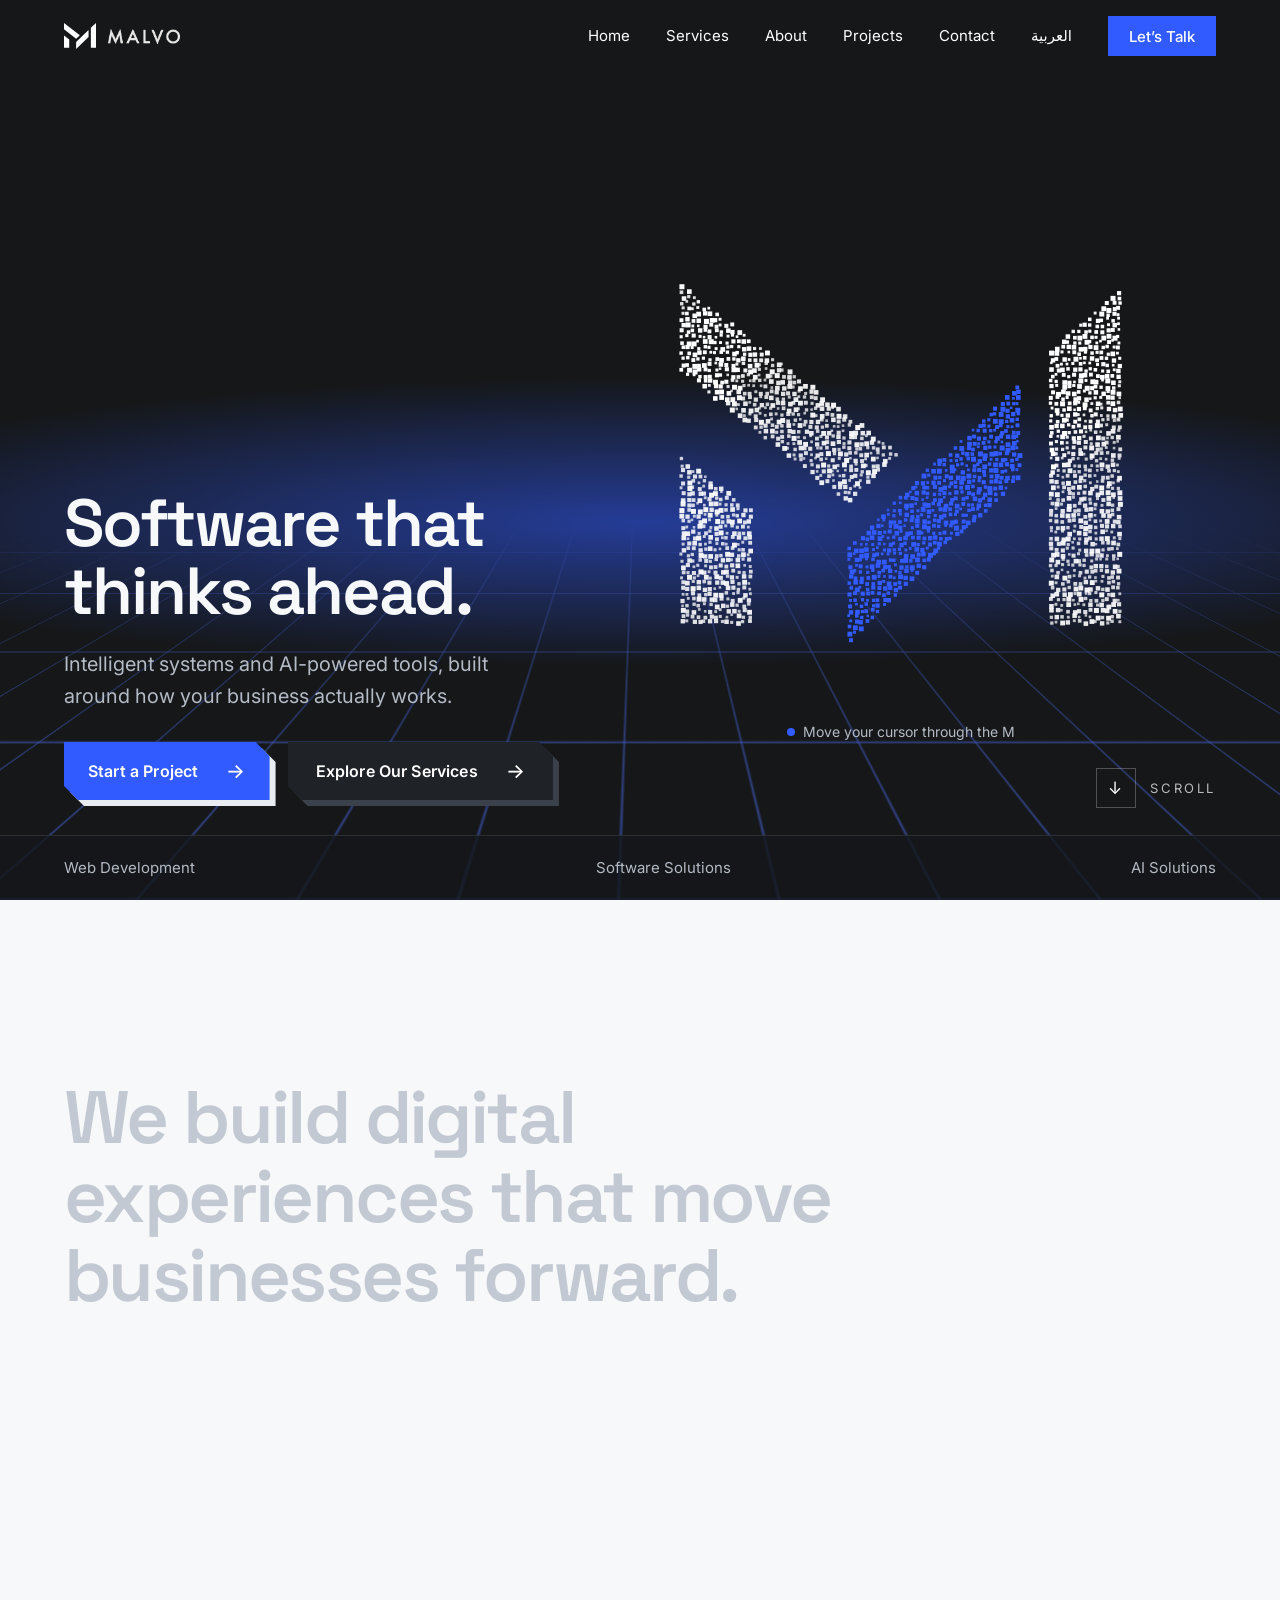
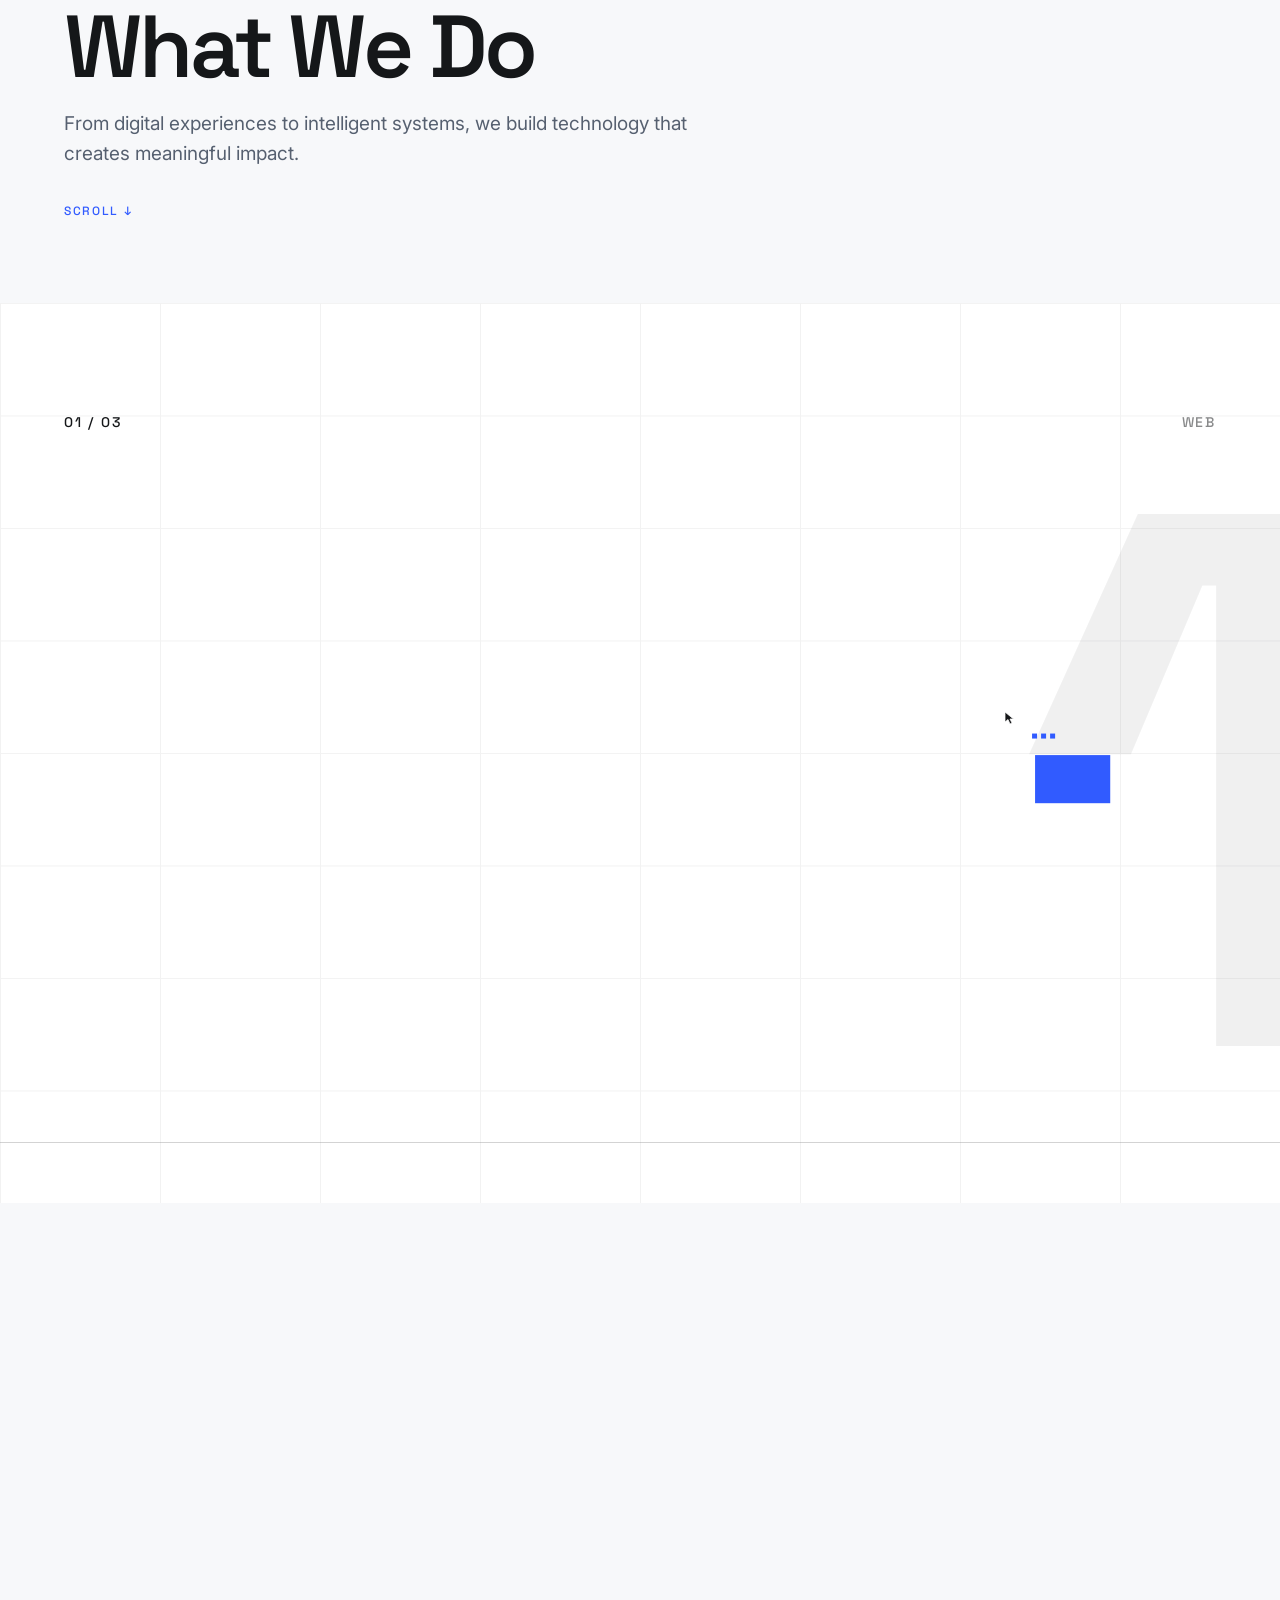
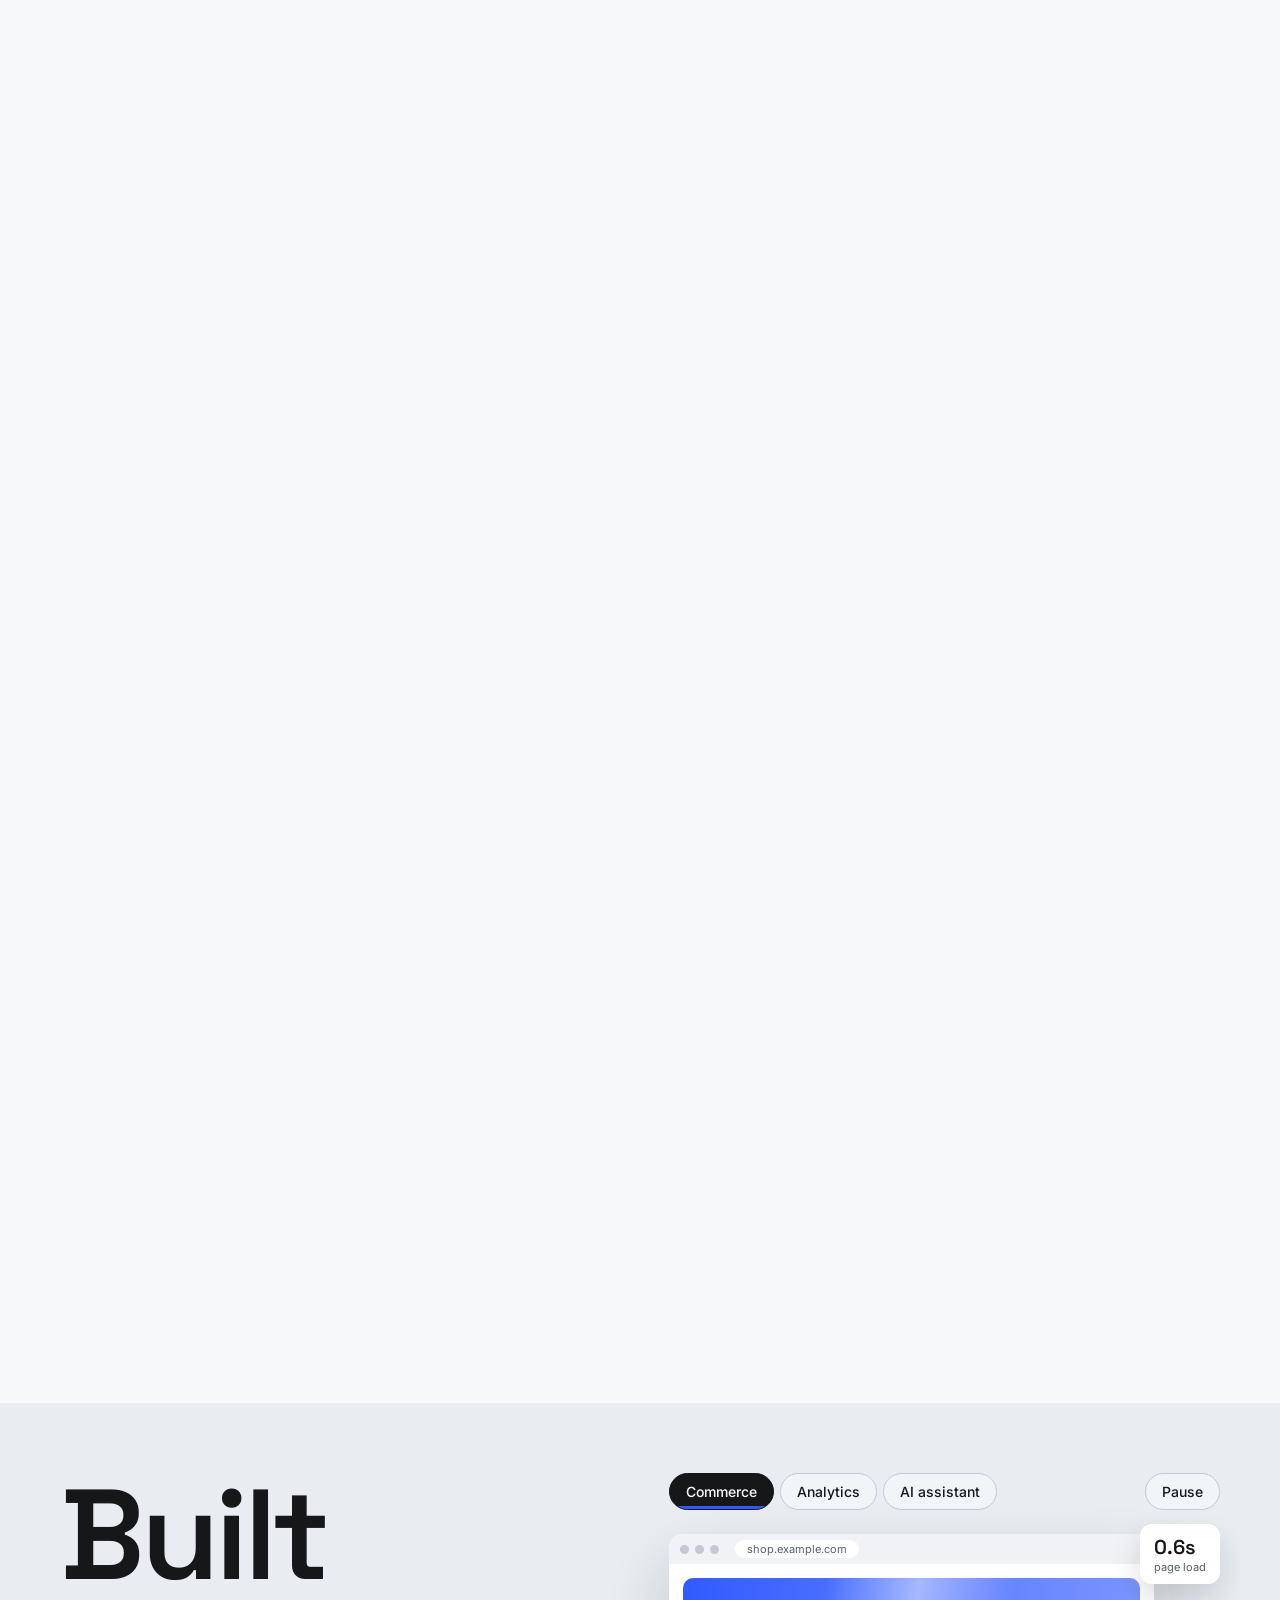
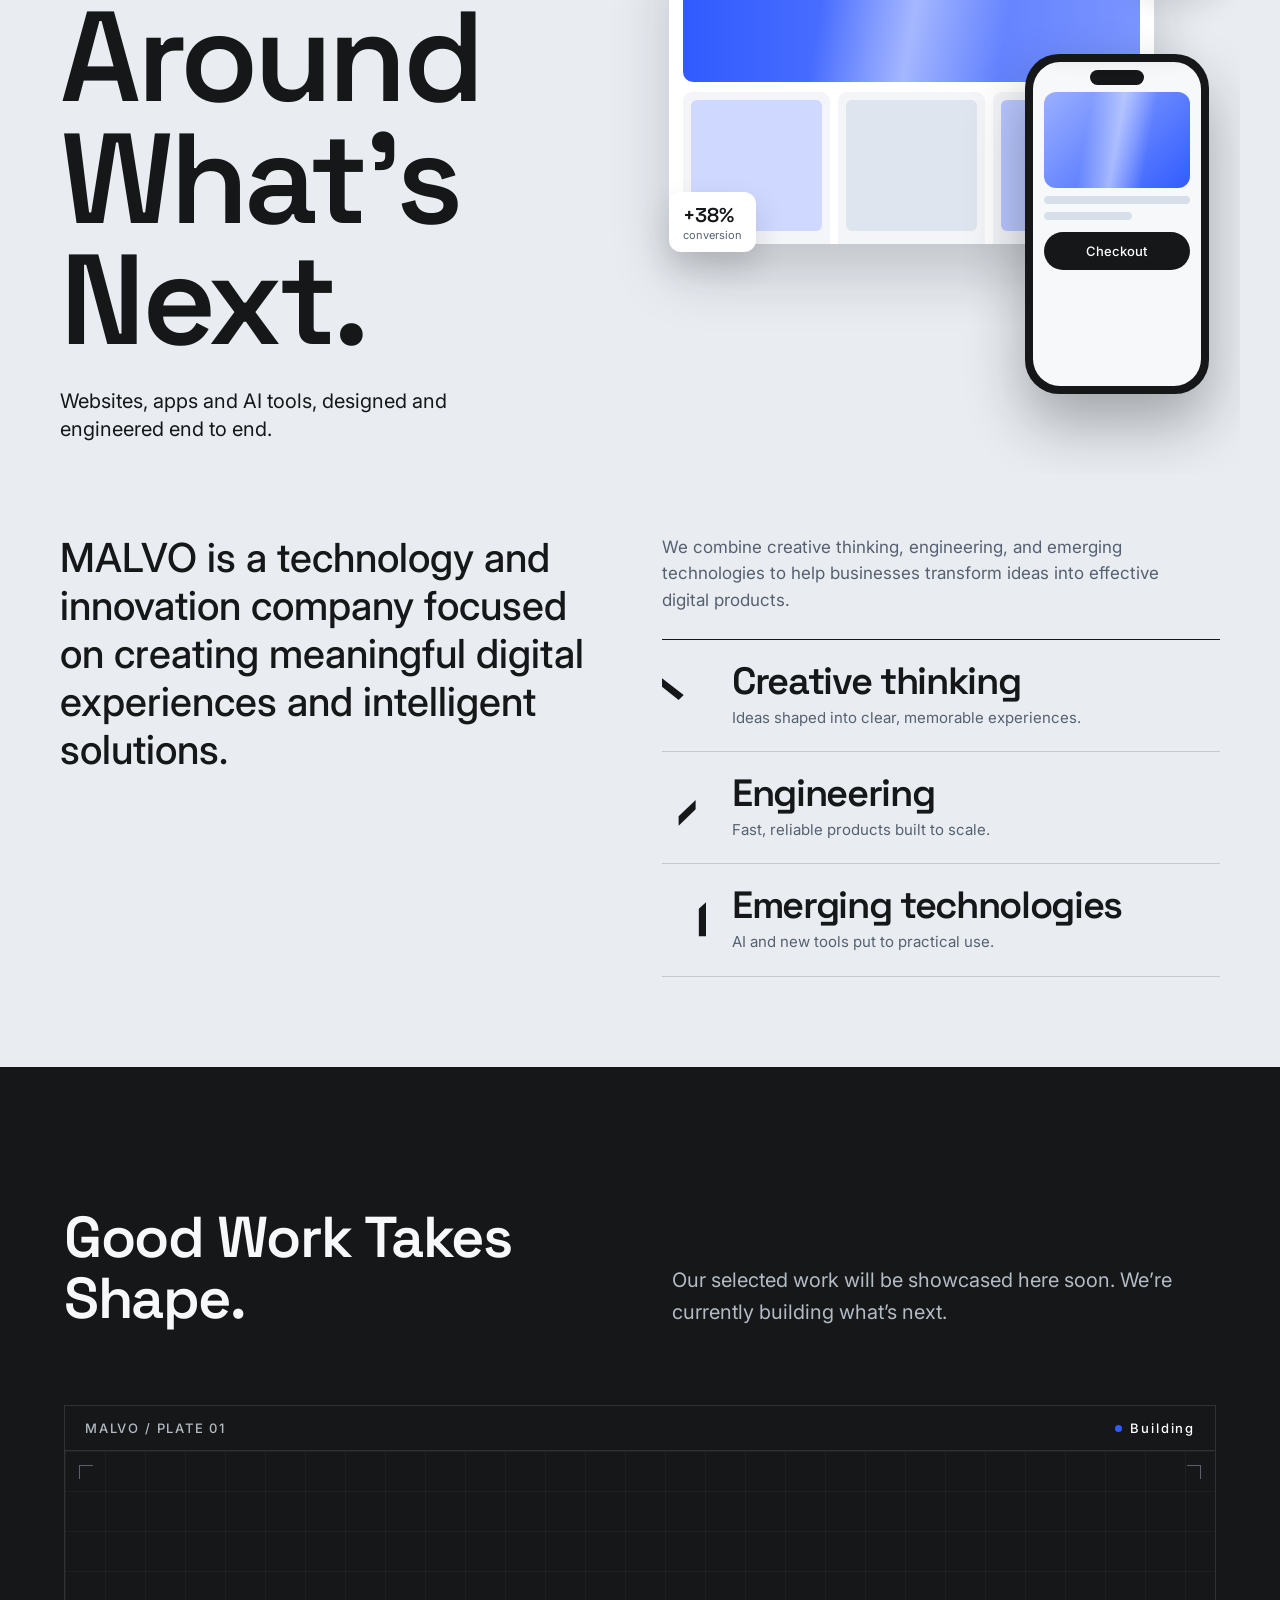
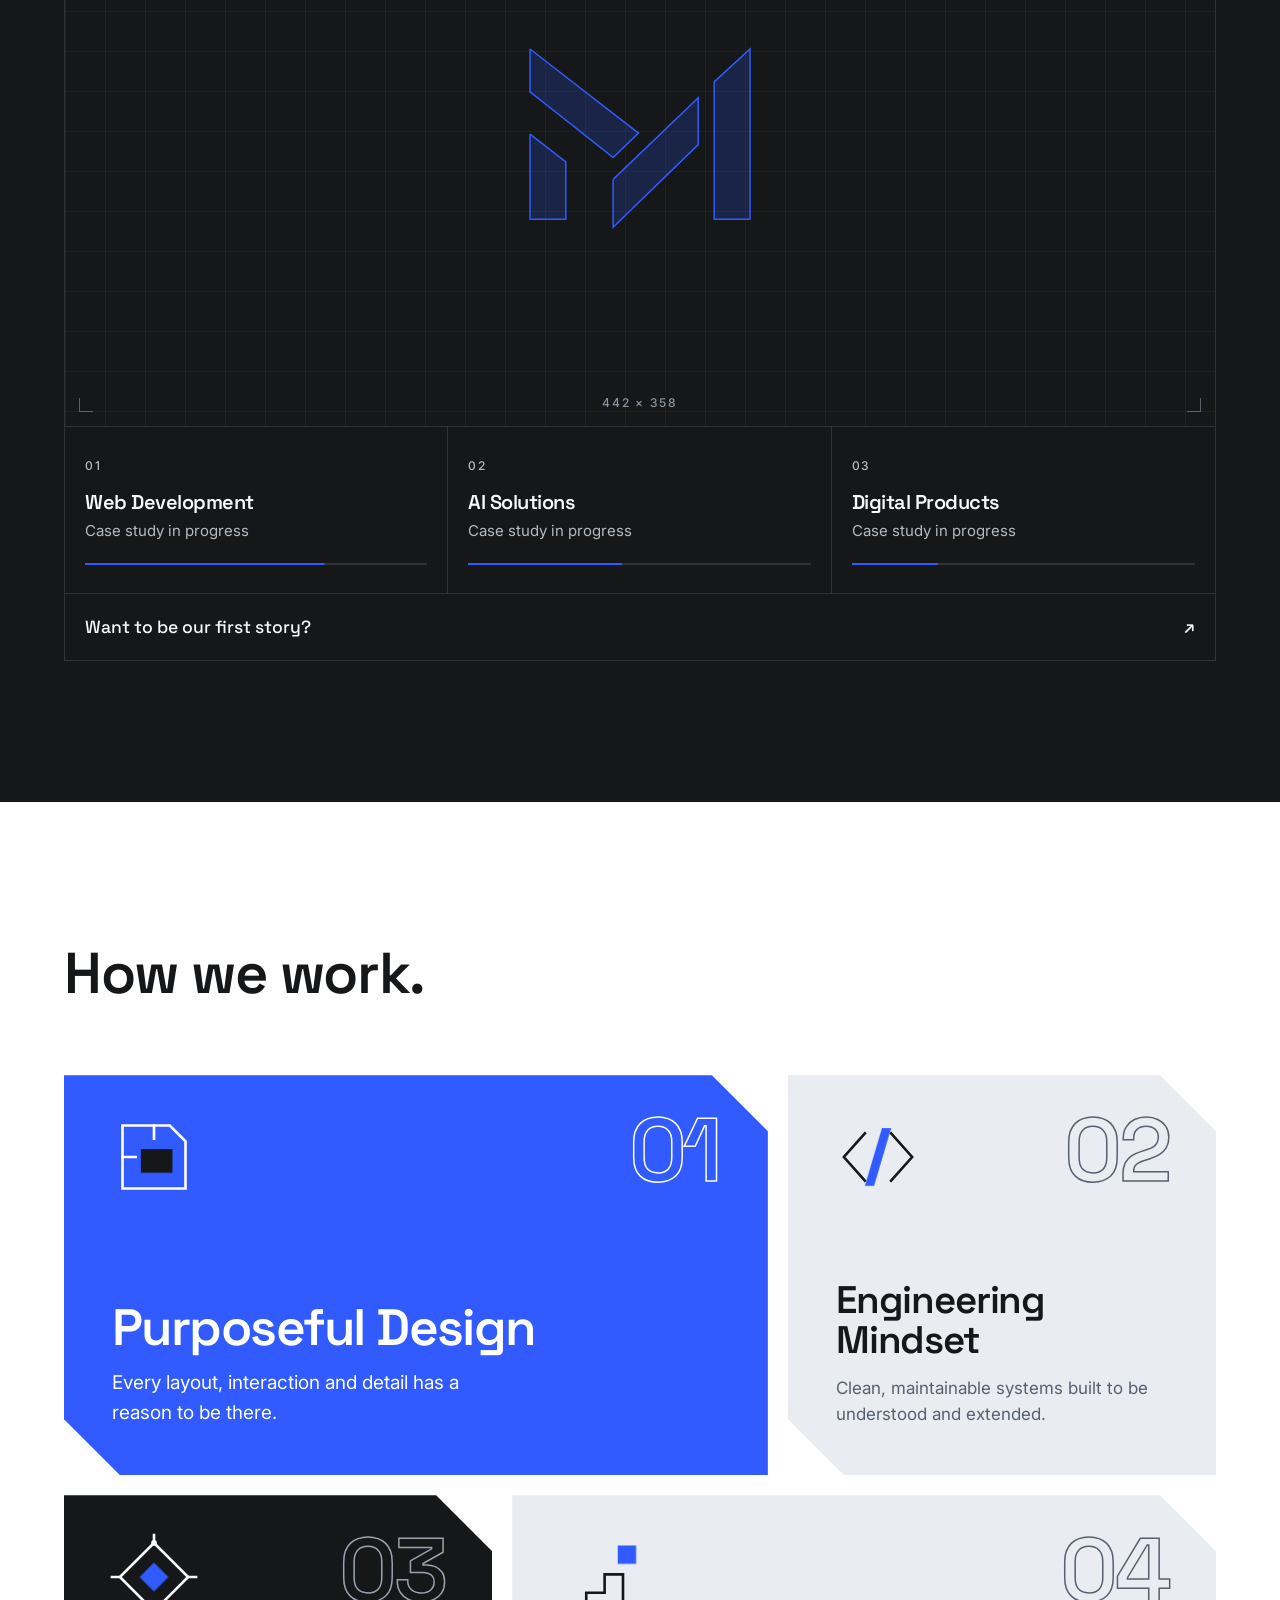
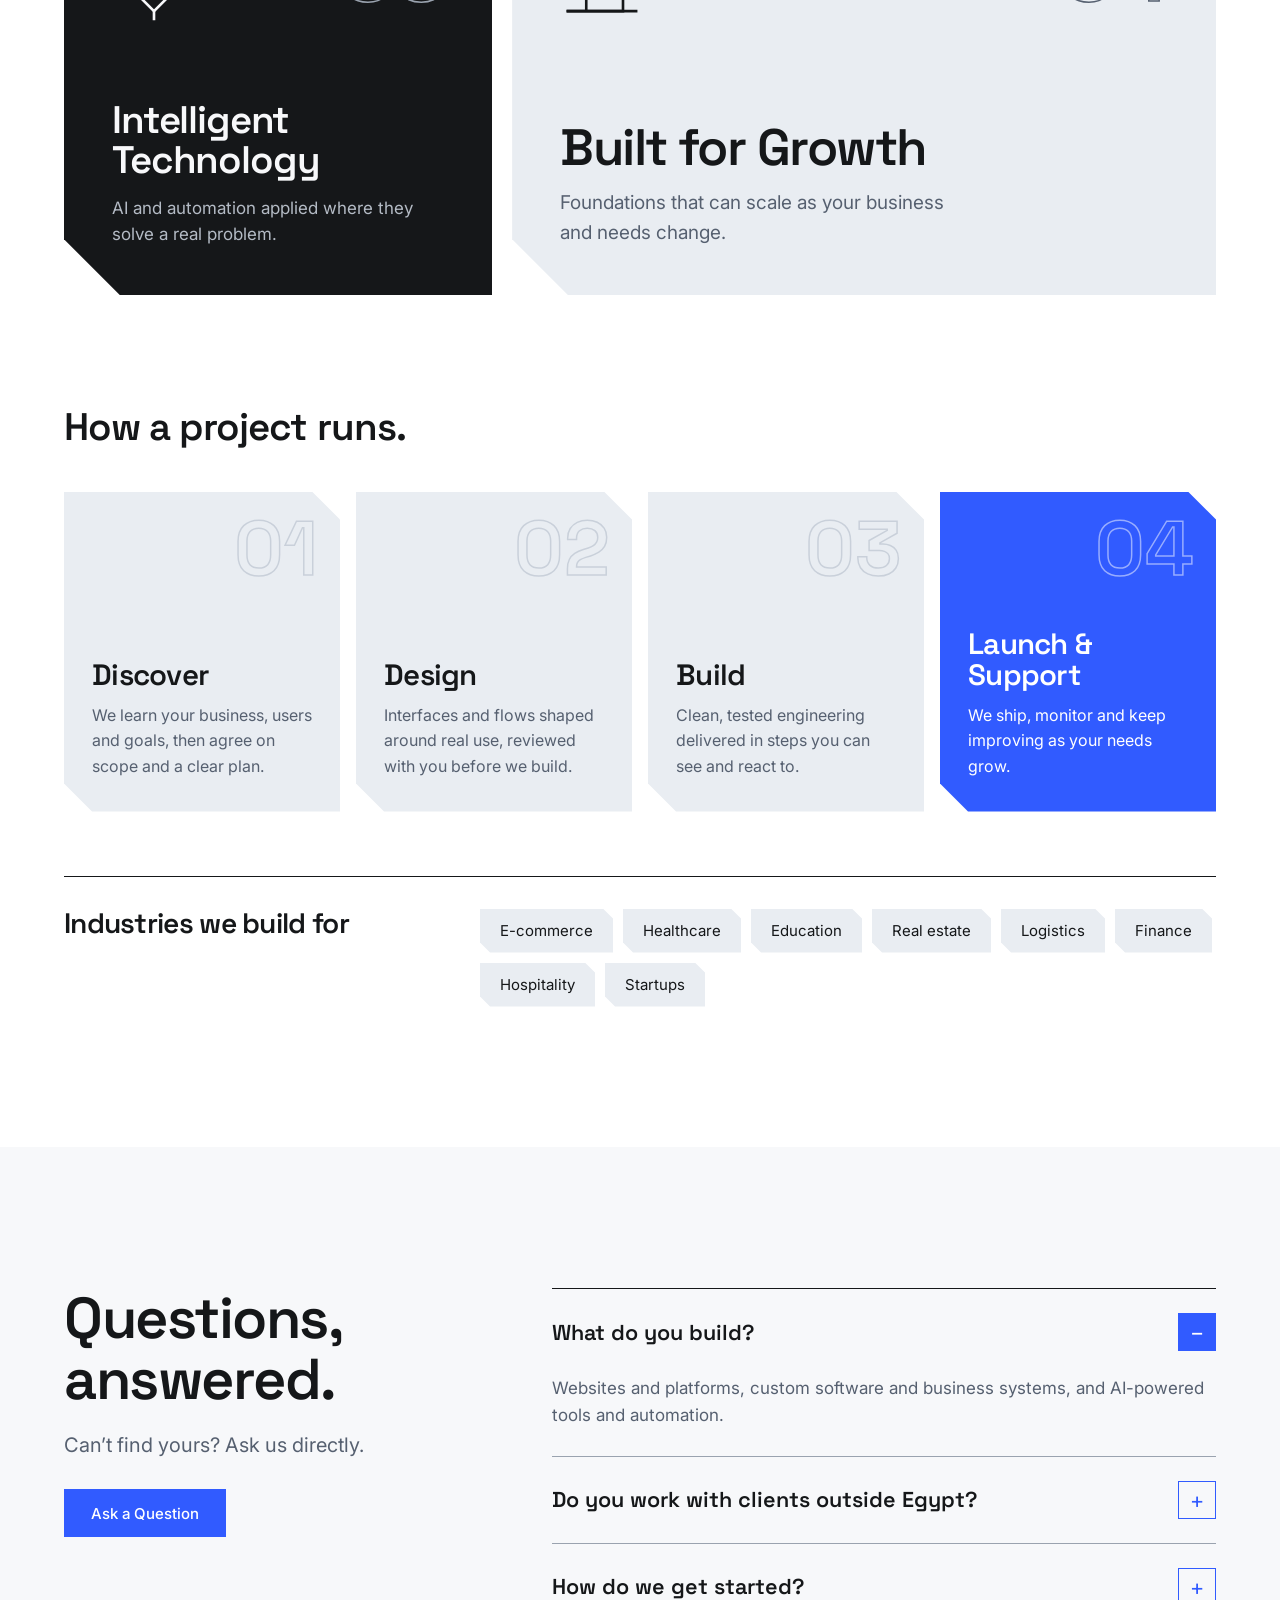
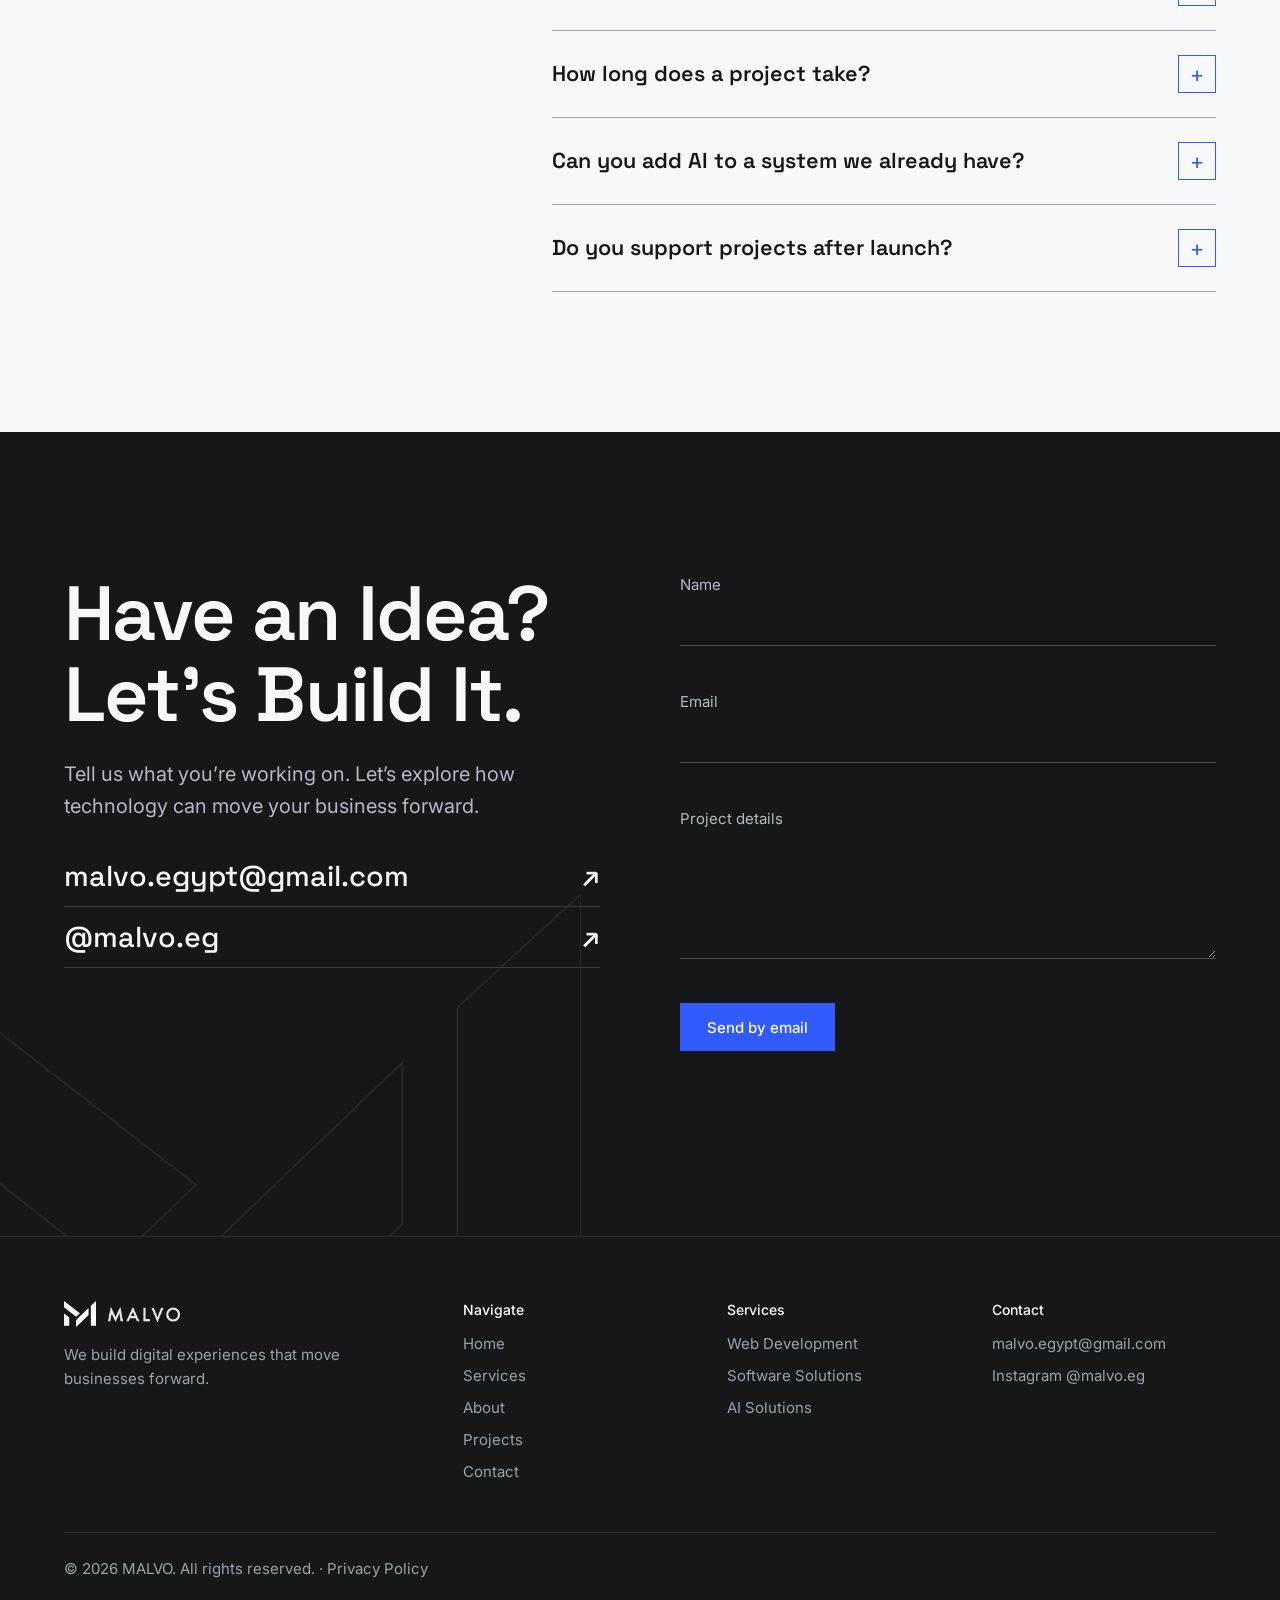
==== commit e4525650: "Add files via upload" ====
--- a/index.html
+++ b/index.html
@@ -10,12 +10,19 @@
 <meta property="og:site_name" content="MALVO">
 <meta property="og:title" content="MALVO — Technology &amp; Innovation">
 <meta property="og:description" content="We build digital experiences that move businesses forward.">
-<meta property="og:image" content="https://YOUR-DOMAIN/og-image.png">
+<meta property="og:image" content="https://malvo-eg.vercel.app/og-image.png">
 <meta property="og:image:width" content="1200">
 <meta property="og:image:height" content="630">
 <meta name="twitter:card" content="summary_large_image">
-<meta name="twitter:image" content="https://YOUR-DOMAIN/og-image.png">
-<!-- Set canonical + og:url + og:image to the final domain when it exists -->
+<meta name="twitter:image" content="https://malvo-eg.vercel.app/og-image.png">
+<link rel="canonical" href="https://malvo-eg.vercel.app/">
+<link rel="alternate" hreflang="en" href="https://malvo-eg.vercel.app/">
+<link rel="alternate" hreflang="ar" href="https://malvo-eg.vercel.app/ar">
+<link rel="alternate" hreflang="x-default" href="https://malvo-eg.vercel.app/">
+<meta property="og:url" content="https://malvo-eg.vercel.app/">
+<link rel="apple-touch-icon" href="apple-touch-icon.png">
+<link rel="manifest" href="site.webmanifest">
+<script type="application/ld+json">{"@context": "https://schema.org", "@type": "Organization", "name": "MALVO", "url": "https://malvo-eg.vercel.app/", "logo": "https://malvo-eg.vercel.app/malvo-symbol.svg", "email": "malvo.egypt@gmail.com", "description": "Technology and innovation company building web platforms, custom software and AI-powered solutions.", "areaServed": ["EG", "Worldwide"], "sameAs": ["https://www.instagram.com/malvo.eg"]}</script>
 <link rel="icon" type="image/svg+xml" href="favicon.svg">
 <link rel="preconnect" href="https://fonts.googleapis.com">
 <link rel="preconnect" href="https://fonts.gstatic.com" crossorigin>
@@ -37,6 +44,7 @@
 <nav id="menu" aria-label="Main">
 <ul>
 <li><a href="#home">Home</a></li><li><a href="#services">Services</a></li><li><a href="#about">About</a></li><li><a href="#projects">Projects</a></li><li><a href="#contact">Contact</a></li>
+<li><a class="lang" href="ar.html" hreflang="ar" lang="ar">العربية</a></li>
 <li><a class="btn pri" href="#contact">Let’s Talk</a></li>
 </ul>
 </nav>
@@ -126,18 +134,42 @@
 </div>
 </section>
 
-<section id="why">
-<div class="wrap">
-<h2 style="margin-bottom:clamp(40px,6vw,72px);max-width:16ch">How we approach the work.</h2>
-<div class="why">
-<div><svg viewBox="0 0 64 64" aria-hidden="true"><path pathLength="1" d="M8 8H44L56 20V56H8Z"/><path pathLength="1" d="M8 32H18M32 8V18"/><path class="a" pathLength="1" d="M22 26H46V44H22Z"/></svg><h3>Purposeful Design</h3><p>Every layout, interaction and detail has a reason to be there.</p></div>
-<div><svg viewBox="0 0 64 64" aria-hidden="true"><path pathLength="1" d="M22 14L6 32L22 50"/><path pathLength="1" d="M42 14L58 32L42 50"/><path class="a" pathLength="1" d="M35 10H42L29 54H22Z"/></svg><h3>Engineering Mindset</h3><p>Clean, maintainable systems built to be understood and extended.</p></div>
-<div><svg viewBox="0 0 64 64" aria-hidden="true"><path pathLength="1" d="M32 6L58 32L32 58L6 32Z"/><path pathLength="1" d="M32 0V6M32 58V64M0 32H6M58 32H64"/><path class="a" pathLength="1" d="M32 21L43 32L32 43L21 32Z"/></svg><h3>Intelligent Technology</h3><p>AI and automation applied where they solve a real problem.</p></div>
-<div><svg viewBox="0 0 64 64" aria-hidden="true"><path pathLength="1" d="M6 58H20V44H34V30H48V58Z"/><path pathLength="1" d="M6 58H58"/><path class="a" pathLength="1" d="M44 8H58V22H44Z"/></svg><h3>Built for Growth</h3><p>Foundations that can scale as your business and needs change.</p></div>
-</div>
-</div>
-</section>
-
+
+<section id="process" class="merged"><div class="wrap"><h2 style="margin-bottom:clamp(40px,6vw,72px);max-width:16ch">How we work.</h2><div class="fc">
+<div class="fc-row">
+<div class="fc-card blue w fc-d">
+<div class="fc-top">
+<svg viewBox="0 0 64 64" aria-hidden="true"><path class="g" d="M2 26H62M2 44H62M22 2V62M46 2V62"/><path class="s" pathLength="1" d="M8 8H44L56 20V56H8Z"/><path class="s" pathLength="1" d="M8 32H18M32 8V18"/><path class="a" d="M22 26H46V44H22Z"/></svg>
+<span class="fc-n" aria-hidden="true">01</span>
+</div>
+<div><h3>Purposeful Design</h3><p>Every layout, interaction and detail has a reason to be there.</p></div>
+</div>
+<div class="fc-card b2 fc-c">
+<div class="fc-top">
+<svg viewBox="0 0 64 64" aria-hidden="true"><path class="s l" pathLength="1" d="M22 14L6 32L22 50"/><path class="s r" pathLength="1" d="M42 14L58 32L42 50"/><path class="a" d="M35 10H42L29 54H22Z"/></svg>
+<span class="fc-n" aria-hidden="true">02</span>
+</div>
+<div><h3>Engineering Mindset</h3><p>Clean, maintainable systems built to be understood and extended.</p></div>
+</div>
+</div>
+<div class="fc-row">
+<div class="fc-card dark fc-i">
+<div class="fc-top">
+<svg viewBox="0 0 64 64" aria-hidden="true"><path class="s" pathLength="1" d="M32 6L58 32L32 58L6 32Z"/><path class="s t" pathLength="1" style="--y:-3px;--i:0" d="M32 0V6"/><path class="s t" pathLength="1" style="--x:3px;--i:1" d="M58 32H64"/><path class="s t" pathLength="1" style="--y:3px;--i:2" d="M32 58V64"/><path class="s t" pathLength="1" style="--x:-3px;--i:3" d="M0 32H6"/><path class="a" d="M32 21L43 32L32 43L21 32Z"/><circle class="orb" r="2.2"><animateMotion dur="5s" repeatCount="indefinite" path="M32 6L58 32L32 58L6 32Z"/></circle></svg>
+<span class="fc-n" aria-hidden="true">03</span>
+</div>
+<div><h3>Intelligent Technology</h3><p>AI and automation applied where they solve a real problem.</p></div>
+</div>
+<div class="fc-card w b2 fc-g">
+<div class="fc-top">
+<svg viewBox="0 0 64 64" aria-hidden="true"><path class="s" pathLength="1" d="M6 58H20V44H34V30H48V58Z"/><path class="s" pathLength="1" d="M6 58H58"/><path class="a" d="M44 8H58V22H44Z"/></svg>
+<span class="fc-n" aria-hidden="true">04</span>
+</div>
+<div><h3>Built for Growth</h3><p>Foundations that can scale as your business and needs change.</p></div>
+</div>
+</div>
+</div><h3 class="sub-h">How a project runs.</h3><ol class="pr"><li><b>01</b><h3>Discover</h3><p>We learn your business, users and goals, then agree on scope and a clear plan.</p></li><li><b>02</b><h3>Design</h3><p>Interfaces and flows shaped around real use, reviewed with you before we build.</p></li><li><b>03</b><h3>Build</h3><p>Clean, tested engineering delivered in steps you can see and react to.</p></li><li><b>04</b><h3>Launch &amp; Support</h3><p>We ship, monitor and keep improving as your needs grow.</p></li></ol><div class="indw"><h3 class="ind-h">Industries we build for</h3><div class="ind"><span>E-commerce</span><span>Healthcare</span><span>Education</span><span>Real estate</span><span>Logistics</span><span>Finance</span><span>Hospitality</span><span>Startups</span></div></div></div></section>
+<section id="faq"><div class="wrap faqg"><div class="faq-l"><h2>Questions, answered.</h2><p class="lead">Can’t find yours? Ask us directly.</p><a class="btn pri" href="#contact"><span>Ask a Question</span></a></div><div class="faq"><details open><summary>What do you build?</summary><p>Websites and platforms, custom software and business systems, and AI-powered tools and automation.</p></details><details><summary>Do you work with clients outside Egypt?</summary><p>Yes. We’re based in Egypt and work with businesses worldwide, in English and Arabic.</p></details><details><summary>How do we get started?</summary><p>Send us a short description of your idea through the contact form. We’ll reply, set up a call, and propose a plan and timeline.</p></details><details><summary>How long does a project take?</summary><p>It depends on the scope. After the discovery call we give you a clear timeline before any work starts.</p></details><details><summary>Can you add AI to a system we already have?</summary><p>Often, yes. We review your current setup first and apply AI only where it solves a real problem.</p></details><details><summary>Do you support projects after launch?</summary><p>Yes. We offer ongoing maintenance and improvements after launch.</p></details></div></div></section>
 <section class="dark" id="contact">
 <div class="wrap contact">
 <div>
@@ -168,7 +200,7 @@
 <div><h3>Services</h3><ul><li><a href="#services">Web Development</a></li><li><a href="#services">Software Solutions</a></li><li><a href="#services">AI Solutions</a></li></ul></div>
 <div><h3>Contact</h3><ul><li><a href="mailto:malvo.egypt@gmail.com">malvo.egypt@gmail.com</a></li><li><a href="https://www.instagram.com/malvo.eg" target="_blank" rel="noopener">Instagram @malvo.eg</a></li></ul></div>
 </div>
-<p class="copy">© <span id="yr">2026</span> MALVO. All rights reserved.</p>
+<p class="copy">© <span id="yr">2026</span> MALVO. All rights reserved. · <a href="privacy.html">Privacy Policy</a></p>
 </div>
 </footer>
 
--- a/style.css
+++ b/style.css
@@ -87,15 +87,6 @@
 .pgrid{display:grid;grid-template-columns:repeat(3,1fr);gap:32px;margin-top:56px}
 @media(max-width:860px){.frames,.pgrid{grid-template-columns:1fr}.frame:nth-child(n+2){display:none}.frame{aspect-ratio:16/9}}
 
-/* why */
-.why{display:grid;grid-template-columns:repeat(4,1fr);border-top:1px solid var(--ink)}
-.why div{padding:32px 28px 8px 0;border-right:1px solid var(--mist);margin-right:28px}
-.why div:last-child{border:0}
-.why h3{font-size:1.45rem;margin-bottom:12px}
-.why p{color:var(--sub);font-size:16px}
-@media(max-width:1000px){.why{grid-template-columns:1fr 1fr}.why div{border:0;border-bottom:1px solid var(--mist);margin:0 24px 0 0;padding:28px 0}}
-@media(max-width:560px){.why{grid-template-columns:1fr}.why div{margin:0}}
-
 /* contact */
 .contact{display:grid;grid-template-columns:1fr 1fr;gap:56px 80px}
 .contact h2{margin-bottom:24px}
@@ -131,8 +122,6 @@
 .row h3{font-size:clamp(1.8rem,3.6vw,2.9rem)}
 @media(min-width:861px){.row{grid-template-columns:150px 1fr 1.1fr}.row svg{width:112px;height:112px}}
 #about{position:relative;overflow:hidden;padding:0}
-.why svg{width:44px;height:44px;margin-bottom:28px;display:block;fill:none;stroke:var(--ink);stroke-width:2;transition:transform .4s var(--ease)}
-.why .a{fill:var(--blue);stroke:none}.why div:hover svg{transform:translateY(-6px)}
 #contact{position:relative;overflow:hidden}.contact{position:relative}
 #contact::before{content:"";position:absolute;right:-12%;top:-8%;width:min(62vw,760px);aspect-ratio:442/358;pointer-events:none;background:url("data:image/svg+xml,%3Csvg xmlns='http://www.w3.org/2000/svg' viewBox='0 0 442 358' fill='none' stroke='%23fff' stroke-opacity='.1'%3E%3Cpath d='M0 0L218 169 167 218 0 86Z'/%3E%3Cpath d='M0 171L72 227 72 342 0 342Z'/%3E%3Cpath d='M167 262L338 98 338 192 167 358Z'/%3E%3Cpath d='M370 66L442 0 442 342 370 342Z'/%3E%3C/svg%3E") no-repeat center/contain}
 .contact h2{font-size:clamp(2.4rem,6vw,4.8rem)}
@@ -294,24 +283,114 @@
 .bp-slot:last-child{border-bottom:0}}
 @media(prefers-reduced-motion:reduce){.bp-p{stroke-dashoffset:0;stroke:var(--blue);fill:#315BFF33;animation:none!important}.bp-bar i{transform:scaleX(var(--w));animation:none!important}.bp-scan{display:none}}
 
-/* why: icon upgrade */
-.why{counter-reset:w}
-.why div{counter-increment:w;position:relative}
-.why div::before{content:"0" counter(w);position:absolute;top:32px;right:28px;font:500 12px var(--body);letter-spacing:.14em;color:var(--gray)}
-.why svg{width:64px;height:64px;overflow:visible;stroke-linejoin:miter;stroke-linecap:square;stroke-width:2;margin-bottom:32px}
-.why .a{transform-box:fill-box;transform-origin:center}
-.why div:hover .a{transform:rotate(-6deg) scale(1.08);transition:transform .4s var(--ease)}
-.why.js:not(.in) svg path:not(.a){stroke-dasharray:1;stroke-dashoffset:1}
-.why.js:not(.in) .a{opacity:0;transform:scale(.5)}
-.why.in svg path:not(.a){stroke-dasharray:1;animation:whd 1s var(--ease) both;animation-delay:calc(var(--k,0)*.15s)}
-.why.in .a{animation:whp .6s var(--ease) both;animation-delay:calc(var(--k,0)*.15s + .7s)}
-.why div:nth-child(2){--k:1}.why div:nth-child(3){--k:2}.why div:nth-child(4){--k:3}
-@keyframes whd{from{stroke-dashoffset:1}to{stroke-dashoffset:0}}
-@keyframes whp{from{opacity:0;transform:scale(.5)}to{opacity:1;transform:none}}
-@media(max-width:1000px){.why div::before{top:28px;right:0}}
-@media(max-width:560px){
-.why div{display:grid;grid-template-columns:64px 1fr;column-gap:24px;align-items:start;padding:28px 0}
-.why div::before{top:28px;right:0}
-.why svg{grid-row:1/3;margin:4px 0 0}
-.why h3{margin:0 0 8px;padding-right:28px}}
-@media(prefers-reduced-motion:reduce){.why.js:not(.in) svg path:not(.a){stroke-dashoffset:0}.why.js:not(.in) .a{opacity:1;transform:none}.why.in svg path,.why.in .a{animation:none!important}}
+/* ---- approach: facets (chamfered cards, animated icons) ---- */
+#why{background:#fff}
+.fc{--c:56px;display:flex;flex-direction:column;gap:20px}
+.fc-row{display:flex;flex-wrap:wrap;gap:20px}
+.fc-card{--fg:var(--ink);--ac:var(--blue);--sw:var(--sub);--tx:var(--sub);position:relative;box-sizing:border-box;flex:1 1 320px;min-height:400px;padding:40px clamp(28px,4vw,48px) 48px;display:flex;flex-direction:column;justify-content:space-between;gap:48px;background:var(--mist);color:var(--ink);clip-path:polygon(0 0,calc(100% - var(--c)) 0,100% var(--c),100% 100%,var(--c) 100%,0 calc(100% - var(--c)));transition:transform .35s var(--ease)}
+.fc-card.w{flex:1.7 1 520px}
+.fc-card.blue{background:var(--blue);color:#fff;--fg:#fff;--ac:var(--ink);--sw:#fff;--tx:#fff}
+.fc-card.dark{background:var(--ink);color:var(--paper);--fg:var(--paper);--sw:var(--gray);--tx:#B4BBC5}
+.fc-card:hover{transform:translateY(-6px)}
+.fc-top{display:flex;justify-content:space-between;align-items:flex-start}
+.fc-n{font:600 clamp(3.4rem,7vw,6rem)/.8 var(--head);letter-spacing:-.04em;color:transparent;-webkit-text-stroke:1.5px var(--sw)}
+.fc-card h3{margin:0 0 14px;font-size:clamp(1.8rem,3vw,2.4rem);line-height:1.05;letter-spacing:-.03em}
+.fc-card.w h3{font-size:clamp(2rem,4vw,3.4rem);line-height:1.02}
+.fc-card p{margin:0;max-width:30ch;font-size:17px;line-height:1.55;color:var(--tx)}
+.fc-card.w p{max-width:32ch;font-size:19px}
+@media(max-width:560px){.fc{--c:32px}.fc-card{min-height:340px;gap:36px;padding:32px 24px 36px}.fc-card svg{width:72px;height:72px}}
+
+.fc svg{width:84px;height:84px;flex:none;overflow:visible;fill:none;stroke:var(--fg);stroke-width:2;stroke-linejoin:miter;stroke-linecap:square}
+.fc .a{fill:var(--ac);stroke:none;transform-box:fill-box;transform-origin:center}
+.fc .s{stroke-dasharray:1}
+.fc .g{opacity:0;stroke-width:1;stroke-dasharray:2 3;stroke:var(--fg)}
+.fc .orb{fill:var(--fg);stroke:none}
+.fc-card.js:not(.in) .s{stroke-dashoffset:1}
+.fc-card.js:not(.in) .orb{display:none}
+.fc-card.js:not(.in) .a{opacity:0;transform:scale(.4)}
+.fc-card.in .s{animation:fc-draw 1s var(--ease) both;animation-delay:calc(var(--k,0)*.15s)}
+.fc-card.in .a{animation:fc-pop .6s var(--ease) both;animation-delay:calc(var(--k,0)*.15s + .7s)}
+.fc-row:nth-child(2) .fc-card:nth-child(1){--k:2}.fc-row:nth-child(2) .fc-card:nth-child(2){--k:3}.fc-card.b2{--k:1}
+@keyframes fc-draw{from{stroke-dashoffset:1}to{stroke-dashoffset:0}}
+@keyframes fc-pop{from{opacity:0;transform:scale(.4)}to{opacity:1;transform:none}}
+
+/* 01 design: the square drifts off-grid, then snaps back to its guides */
+.fc-d.in .a{animation:fc-pop .6s var(--ease) both calc(var(--k,0)*.15s + .7s),fc-snap 5s ease-in-out calc(var(--k,0)*.15s + 1.6s) infinite}
+.fc-d.in .g{animation:fc-guide 5s ease-in-out calc(var(--k,0)*.15s + 1.6s) infinite}
+@keyframes fc-snap{0%,12%{translate:0 0}28%,44%{translate:7px -6px}58%{translate:-1px 1px}66%,100%{translate:0 0}}
+@keyframes fc-guide{0%,14%{opacity:.8}24%,50%{opacity:0}60%,100%{opacity:.8}}
+
+/* 02 engineering: brackets breathe around a slash that leans in */
+.fc-c.in .l{animation:fc-draw 1s var(--ease) both,fc-l 3.4s ease-in-out calc(var(--k,0)*.15s + 1.6s) infinite}
+.fc-c.in .r{animation:fc-draw 1s var(--ease) both,fc-r 3.4s ease-in-out calc(var(--k,0)*.15s + 1.6s) infinite}
+.fc-c.in .a{animation:fc-pop .6s var(--ease) both calc(var(--k,0)*.15s + .7s),fc-slash 3.4s ease-in-out calc(var(--k,0)*.15s + 1.6s) infinite}
+@keyframes fc-l{0%,100%{translate:0 0}50%{translate:-4px 0}}
+@keyframes fc-r{0%,100%{translate:0 0}50%{translate:4px 0}}
+@keyframes fc-slash{0%,100%{rotate:0deg}50%{rotate:-8deg}}
+
+/* 03 intelligence: signals pulse out, the core turns, a node orbits */
+.fc-i.in .a{animation:fc-pop .6s var(--ease) both calc(var(--k,0)*.15s + .7s),fc-spin 3.2s ease-in-out calc(var(--k,0)*.15s + 1.6s) infinite}
+.fc-i.in .t{animation:fc-draw 1s var(--ease) both,fc-tick 3.2s ease-in-out calc(var(--k,0)*.15s + 1.6s + var(--i,0)*.2s) infinite}
+@keyframes fc-spin{0%,15%{rotate:0deg;scale:1}45%{scale:1.18}75%,100%{rotate:90deg;scale:1}}
+@keyframes fc-tick{0%,100%{translate:0 0;opacity:1}50%{translate:var(--x,0) var(--y,0);opacity:.35}}
+
+/* 04 growth: the block climbs the steps */
+.fc-g.in .a{animation:fc-pop .6s var(--ease) both calc(var(--k,0)*.15s + .7s),fc-hop 6s ease-in-out calc(var(--k,0)*.15s + 1.8s) infinite}
+@keyframes fc-hop{
+0%,30%{translate:0 0;opacity:1}
+36%{translate:0 0;opacity:0}
+37%{translate:-24px 22px;opacity:0}
+42%,52%{translate:-24px 22px;opacity:1}
+58%{translate:-18px 4px}
+64%,72%{translate:-10px 8px}
+78%{translate:-6px -4px}
+84%,100%{translate:0 0;opacity:1}}
+
+@media(prefers-reduced-motion:reduce){
+.fc-card,.fc-card:hover{transform:none;transition:none}
+.fc-card.js:not(.in) .s{stroke-dashoffset:0}
+.fc-card.js:not(.in) .a{opacity:1;transform:none}
+.fc-card .s,.fc-card .a,.fc-card .l,.fc-card .r,.fc-card .t,.fc-card .g{animation:none!important}
+.fc .g,.fc .orb{display:none}}
+
+/* process, industries, faq */
+.pr{display:grid;grid-template-columns:repeat(4,1fr);gap:16px;margin:clamp(40px,6vw,72px) 0 clamp(40px,5vw,64px);padding:0;list-style:none;counter-reset:s}
+.pr li{--cut:28px;position:relative;min-height:320px;display:flex;flex-direction:column;justify-content:flex-end;gap:12px;padding:32px 28px;background:#fff;color:var(--ink);overflow:hidden;
+clip-path:polygon(0 0,calc(100% - var(--cut)) 0,100% var(--cut),100% 100%,var(--cut) 100%,0 calc(100% - var(--cut)));transition:background .35s var(--ease),color .35s var(--ease),transform .35s var(--ease)}
+.pr li:hover{background:var(--ink);color:#fff;transform:translateY(-4px)}
+.pr li:last-child{background:var(--blue);color:#fff}.pr li:last-child:hover{background:var(--ink)}
+.pr b{position:absolute;top:18px;inset-inline-end:22px;font:600 clamp(3.6rem,6vw,5.2rem)/1 var(--head);color:transparent;-webkit-text-stroke:1.5px #c9d0da;transition:-webkit-text-stroke-color .35s}
+.pr li:hover b{-webkit-text-stroke-color:var(--blue)}.pr li:last-child b{-webkit-text-stroke-color:#ffffff80}
+.pr h3{font-size:clamp(1.5rem,2.3vw,1.9rem)}.pr p{font-size:16px;color:var(--sub);transition:color .35s}
+.pr li:hover p{color:#c4cad3}.pr li:last-child p{color:#e3e9ff}
+.indw{display:grid;grid-template-columns:minmax(0,.8fr) 1.6fr;gap:20px 48px;align-items:start;padding-top:32px;border-top:1px solid var(--ink)}
+.ind-h{font-size:clamp(1.3rem,2.2vw,1.8rem)}.ind{display:flex;flex-wrap:wrap;gap:10px}
+.ind span{background:#fff;padding:10px 20px;font-size:15px;clip-path:polygon(0 0,calc(100% - 10px) 0,100% 10px,100% 100%,10px 100%,0 calc(100% - 10px));transition:background .25s,color .25s}
+.ind span:hover{background:var(--blue);color:#fff}
+.faqg{display:grid;grid-template-columns:minmax(0,.9fr) 1.5fr;gap:48px clamp(40px,7vw,112px);align-items:start}
+.faq-l{position:sticky;top:112px}.faq-l .lead{margin:20px 0 28px}
+.faq{border-top:1px solid var(--ink)}.faq details{border-bottom:1px solid var(--gray)}
+.faq summary{cursor:pointer;list-style:none;padding:24px 0;font:600 clamp(1.1rem,1.8vw,1.35rem)/1.25 var(--head);display:flex;justify-content:space-between;align-items:center;gap:24px;transition:color .25s}
+.faq summary:hover{color:var(--blue)}.faq summary::-webkit-details-marker{display:none}
+.faq summary::after{content:"+";flex:none;width:36px;height:36px;display:grid;place-items:center;border:1px solid currentColor;color:var(--blue);font:400 22px/1 var(--body);transition:transform .3s var(--ease),background .25s,color .25s}
+.faq details[open] summary::after{content:"\2212";background:var(--blue);color:#fff;border-color:var(--blue)}
+.faq details p{padding:0 0 26px;max-width:60ch;color:var(--sub)}
+@media(max-width:1000px){.pr{grid-template-columns:repeat(2,1fr)}}
+@media(max-width:860px){.pr{grid-template-columns:1fr}.pr li{min-height:220px}.indw,.faqg{grid-template-columns:1fr}.faq-l{position:static}}
+
+/* merged principles + process (white bg), contact background */
+#process.merged{background:#fff}.merged .pr li{background:var(--mist)}.merged .pr li:hover{background:var(--ink)}.merged .pr li:last-child{background:var(--blue)}
+.merged .ind span{background:var(--mist)}
+.sub-h{font-size:clamp(1.6rem,3vw,2.4rem);margin:clamp(64px,9vw,112px) 0 0}.merged .pr{margin-top:clamp(28px,4vw,44px)}
+#contact::before{right:auto;top:auto;left:-14%;bottom:-34%;opacity:.7}
+@media(max-width:860px){#contact::before{left:auto;right:-30%;bottom:auto;top:-2%;opacity:.5}}
+
+/* legibility pass: small grey text */
+.dark .lead{color:#B4BBC5}
+label{font-size:15px;color:#B4BBC5}.err{font-size:14px}
+.strip{font-size:15px;color:#B4BBC5}.hint{font-size:14px;color:#B4BBC5}
+.sc{font-size:13px}.copy{font-size:15px}
+.bp-top{font-size:13px;color:#B4BBC5}.bp-slot p{font-size:15px;color:#B4BBC5}.bp-slot b{color:#B4BBC5}.bp-dim{color:#8B94A1;font-size:12px}.bp-live{font-size:13px}
+.w-top{font-size:14px}.w-cue{font-size:13px}
+.ab-row p{font-size:16px}
+.pr li:last-child p{color:#fff}
--- a/about.css
+++ b/about.css
@@ -9,9 +9,9 @@
 #about .ab-lead{font-size:20px;line-height:1.4;max-width:30ch}
 #about .ab-seg{display:flex;gap:6px;margin:0 0 14px;overflow-x:auto}
 #about .ab-seg button{position:relative;flex:none;border:1px solid var(--ab-line);background:#fff6;color:var(--ink);font:500 14px Inter;padding:9px 16px;border-radius:99px;cursor:pointer;overflow:hidden}
-#about .ab-seg button[aria-selected=true]{background:var(--ink);color:#fff;border-color:var(--ink)}
+#about .ab-seg button[aria-pressed=true]{background:var(--ink);color:#fff;border-color:var(--ink)}
 #about .ab-seg button i{position:absolute;left:0;bottom:0;height:3px;width:0;background:var(--blue)}
-#about .ab-seg button[aria-selected=true] i{animation:ab-pg 6s linear forwards}
+#about .ab-seg button[aria-pressed=true] i{animation:ab-pg 6s linear forwards}
 @keyframes ab-pg{to{width:100%}}
 #about .ab-stage{position:relative;height:470px;transition:transform .2s;transform-style:preserve-3d}
 #about .ab-scene{position:absolute;inset:0;opacity:0;transform:translateY(14px);transition:.6s;pointer-events:none}
@@ -89,3 +89,5 @@
 #about .ab-scene.ab-on .ab-bub{opacity:1}
 #about .ab-ch path{stroke-dashoffset:0}
 }
+.w-top,.w-top *{font-size:14px}.w-cue{font-size:13px}
+#about .ab-seg .ab-pp{margin-inline-start:auto}#about .ab-seg.paused button i{animation:none;width:0}
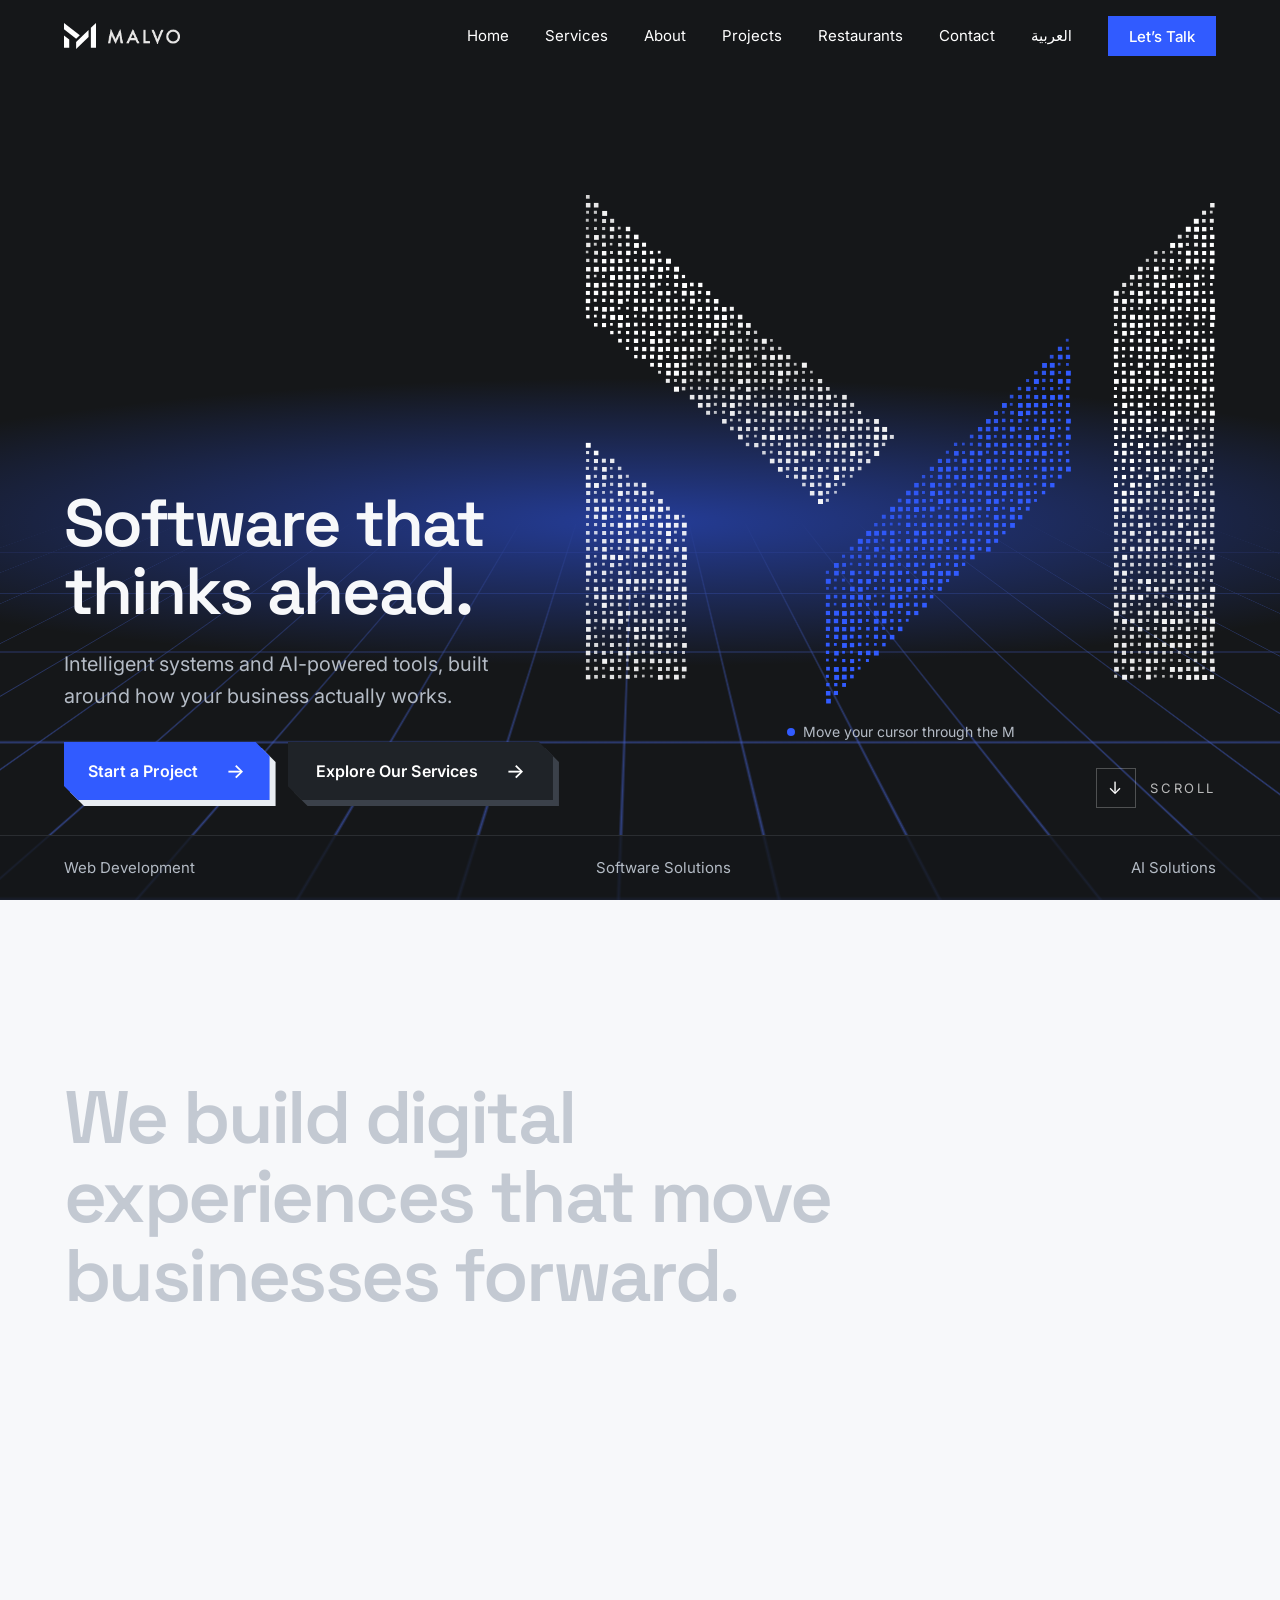
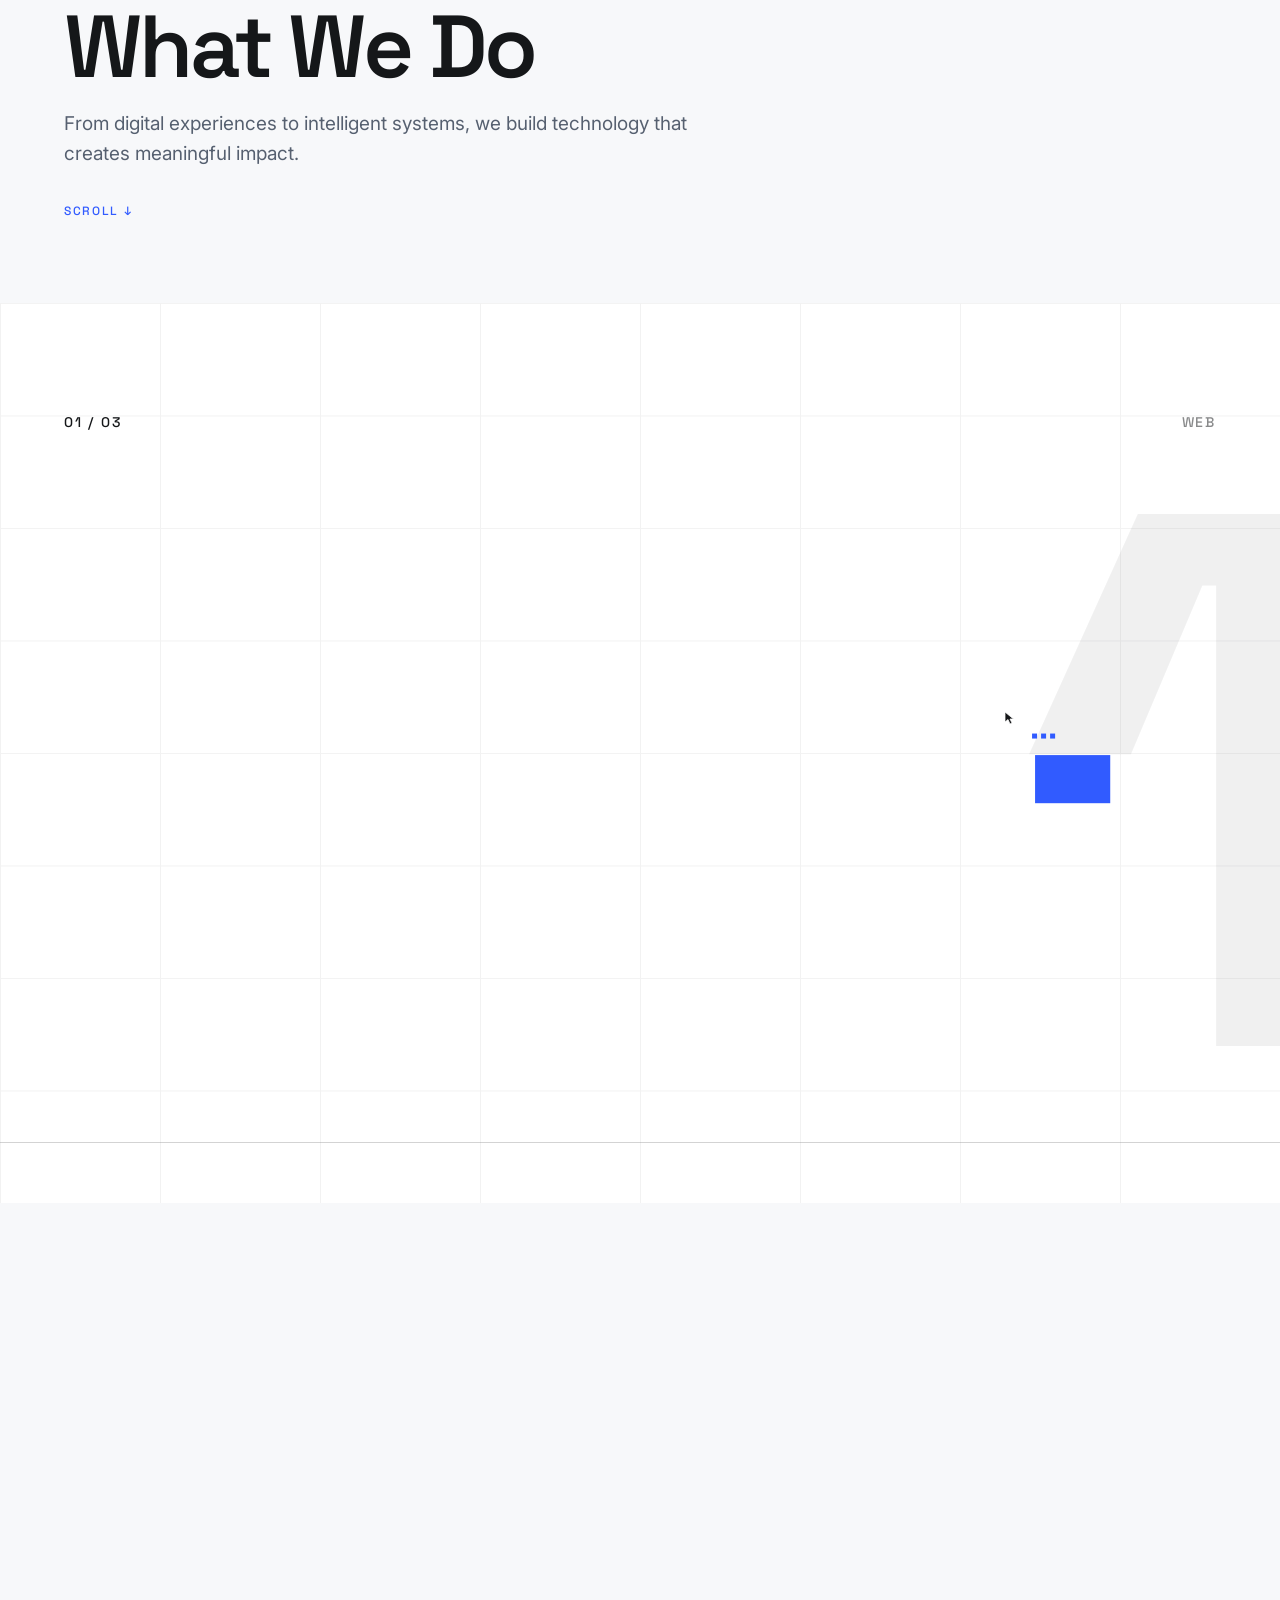
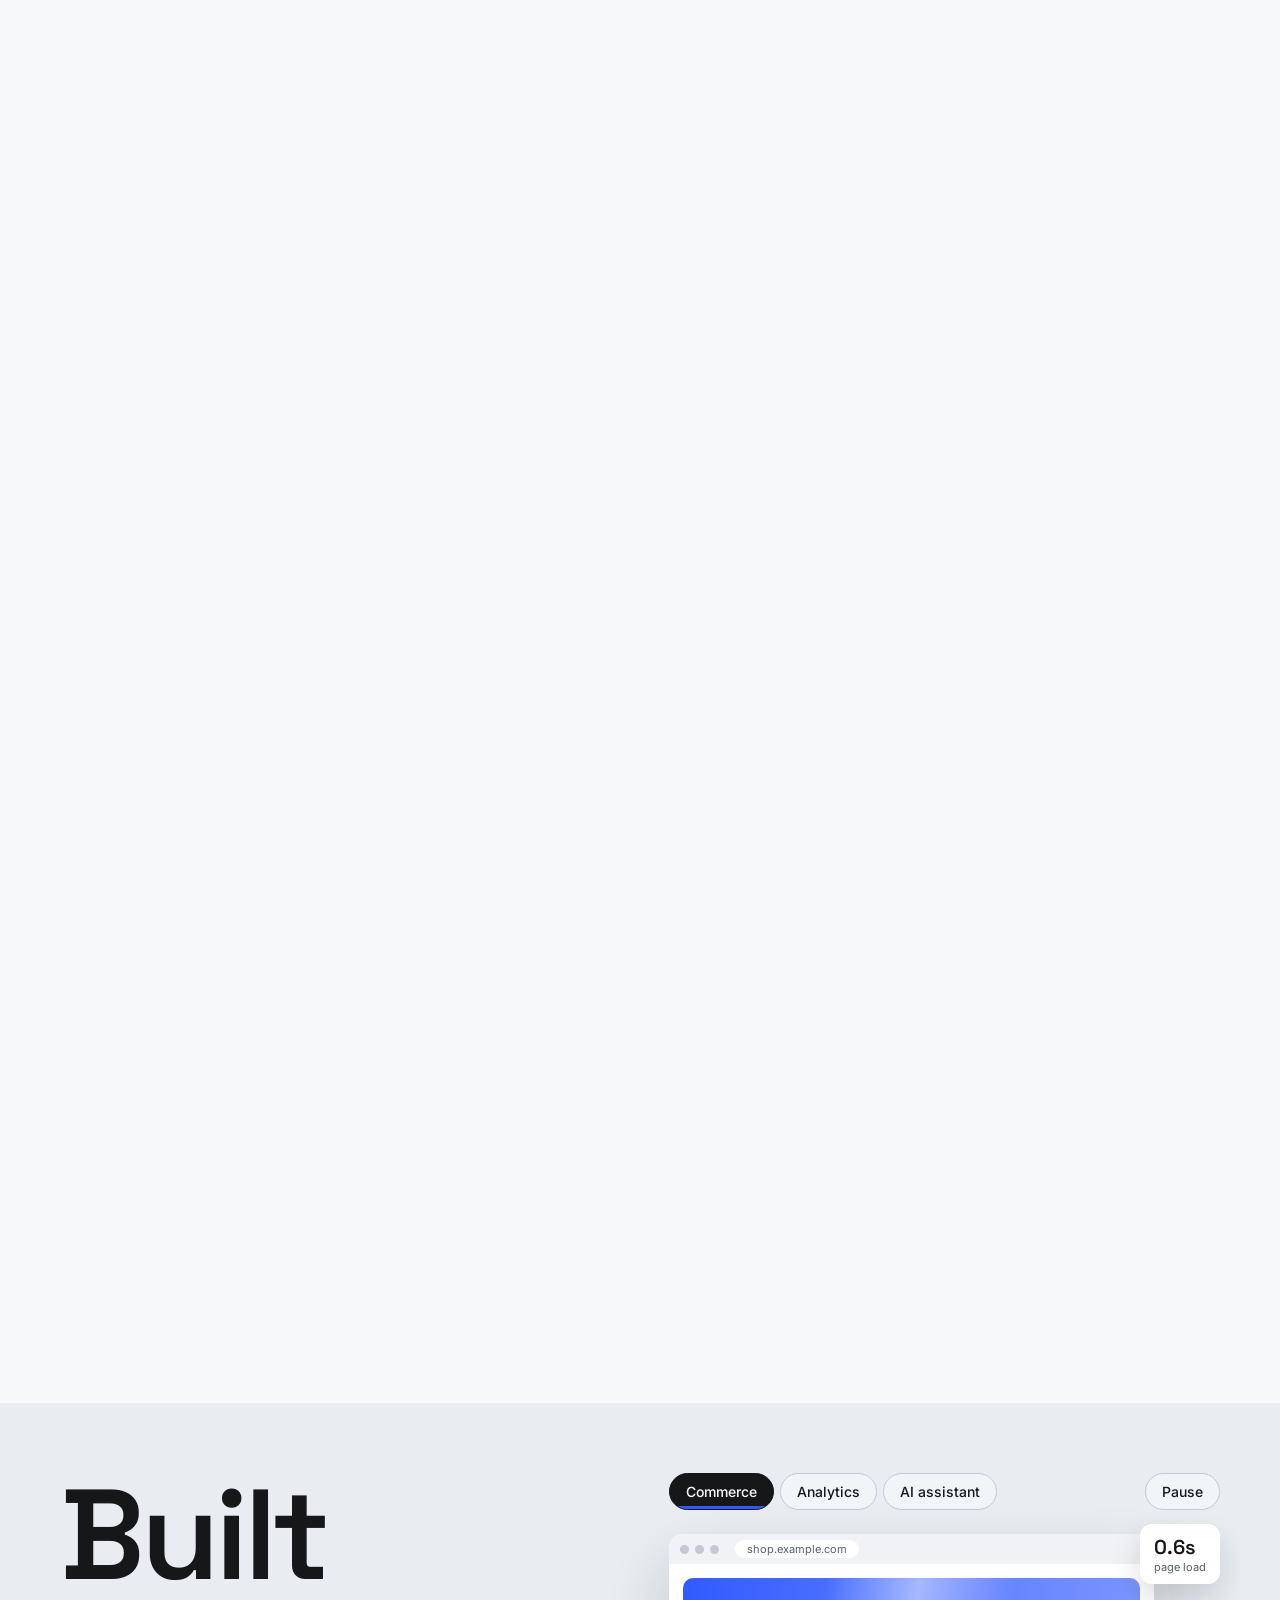
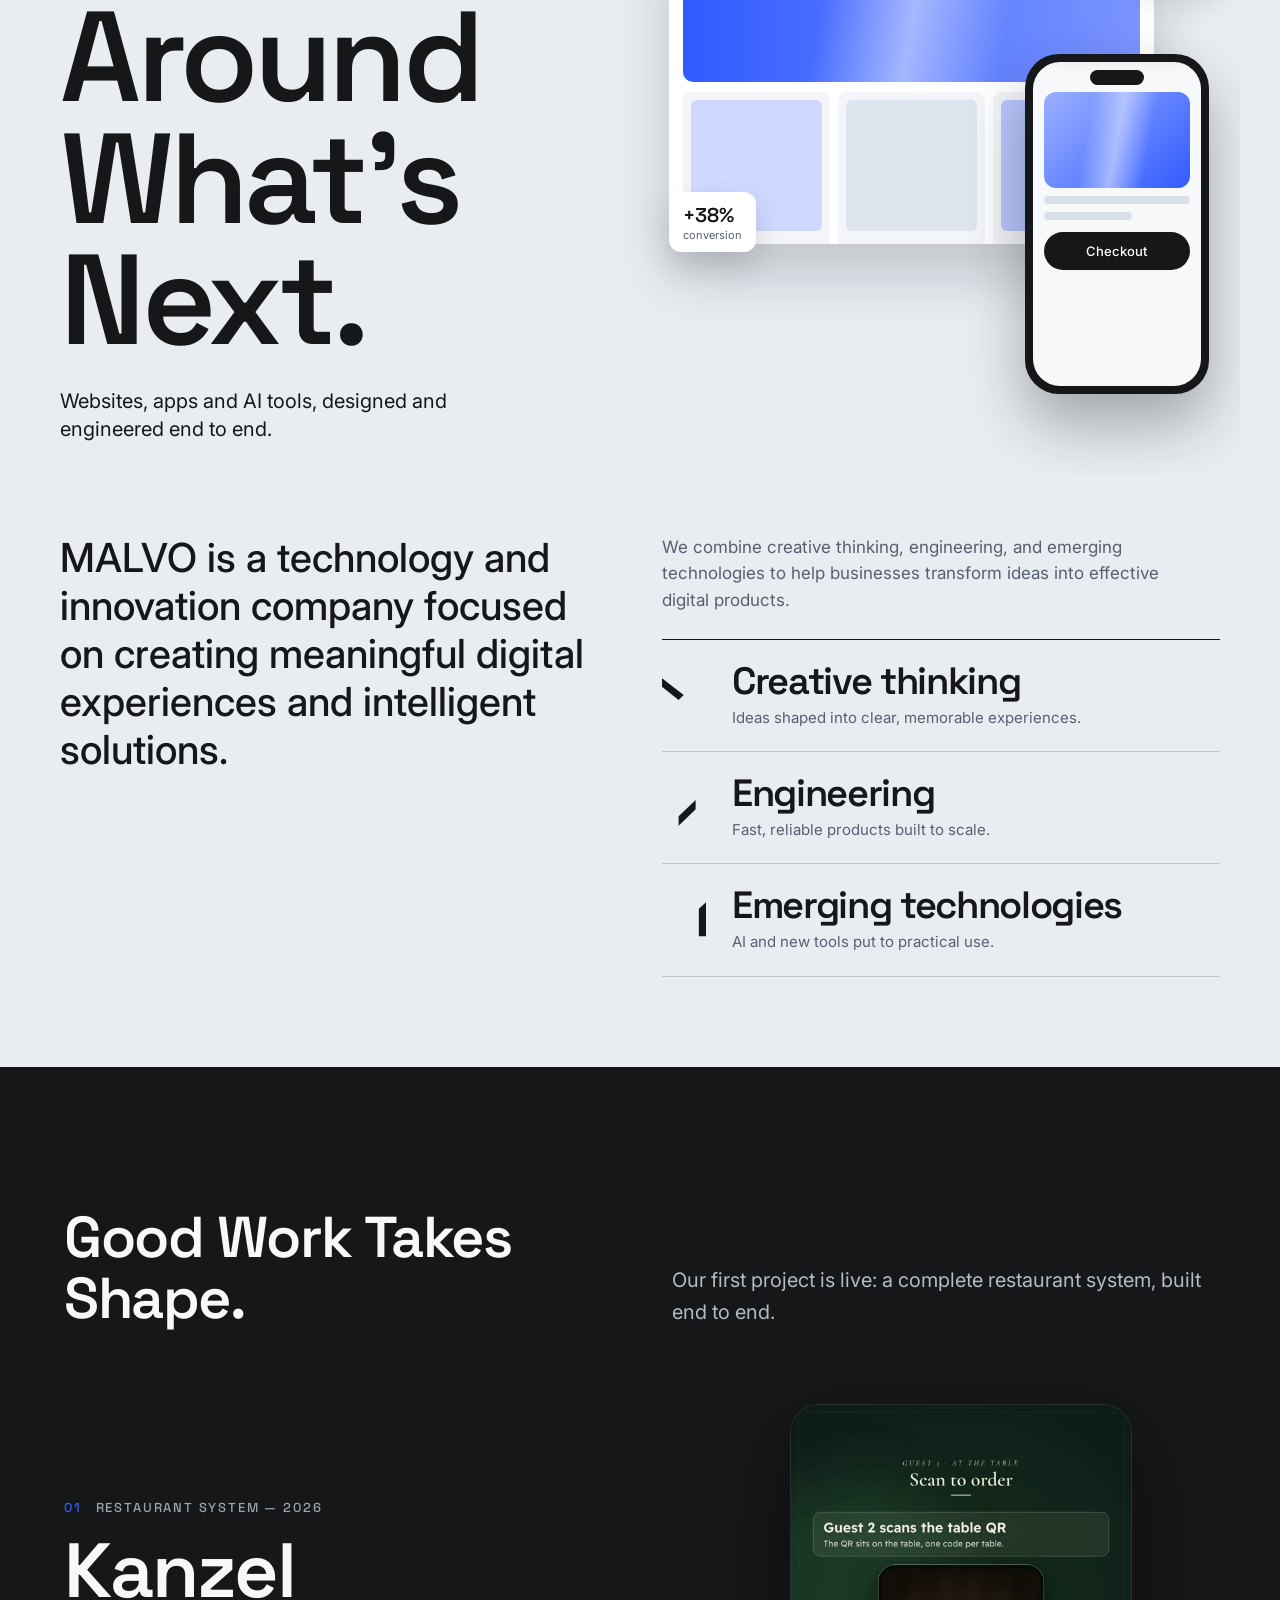
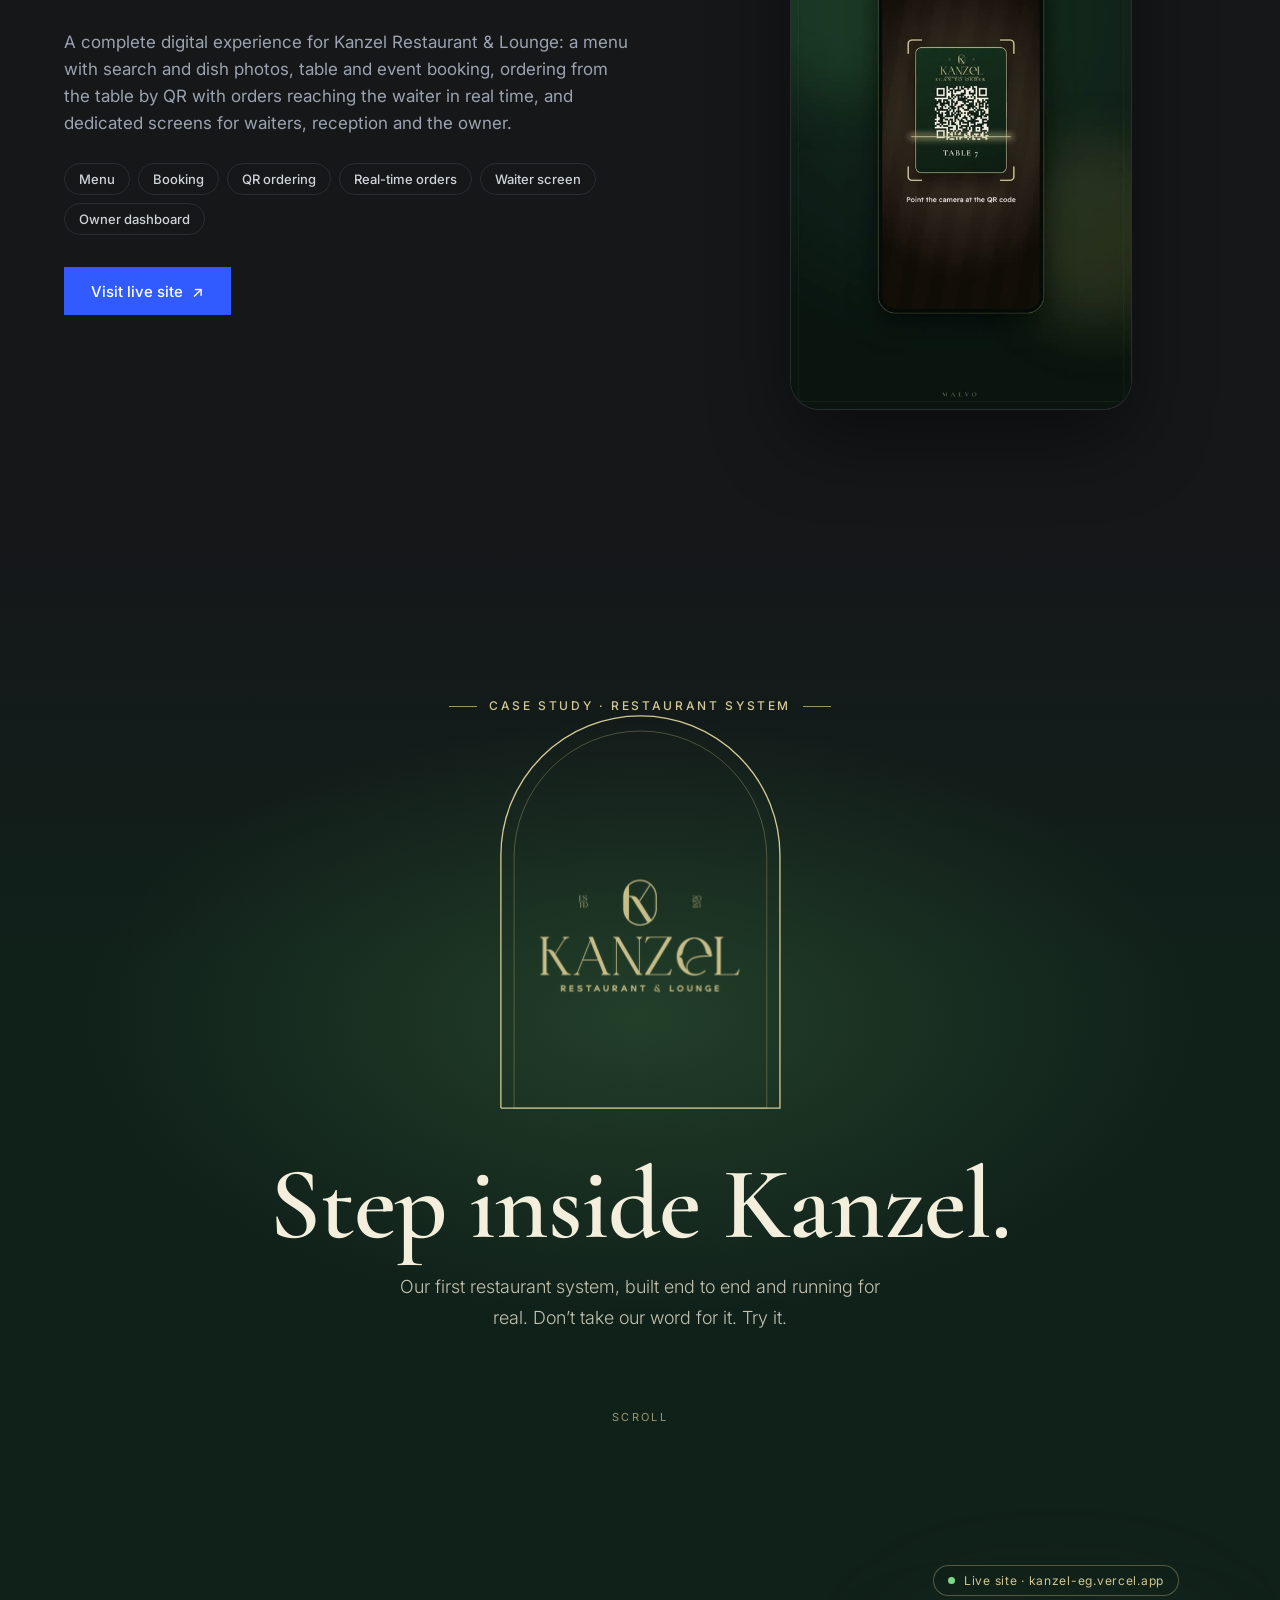
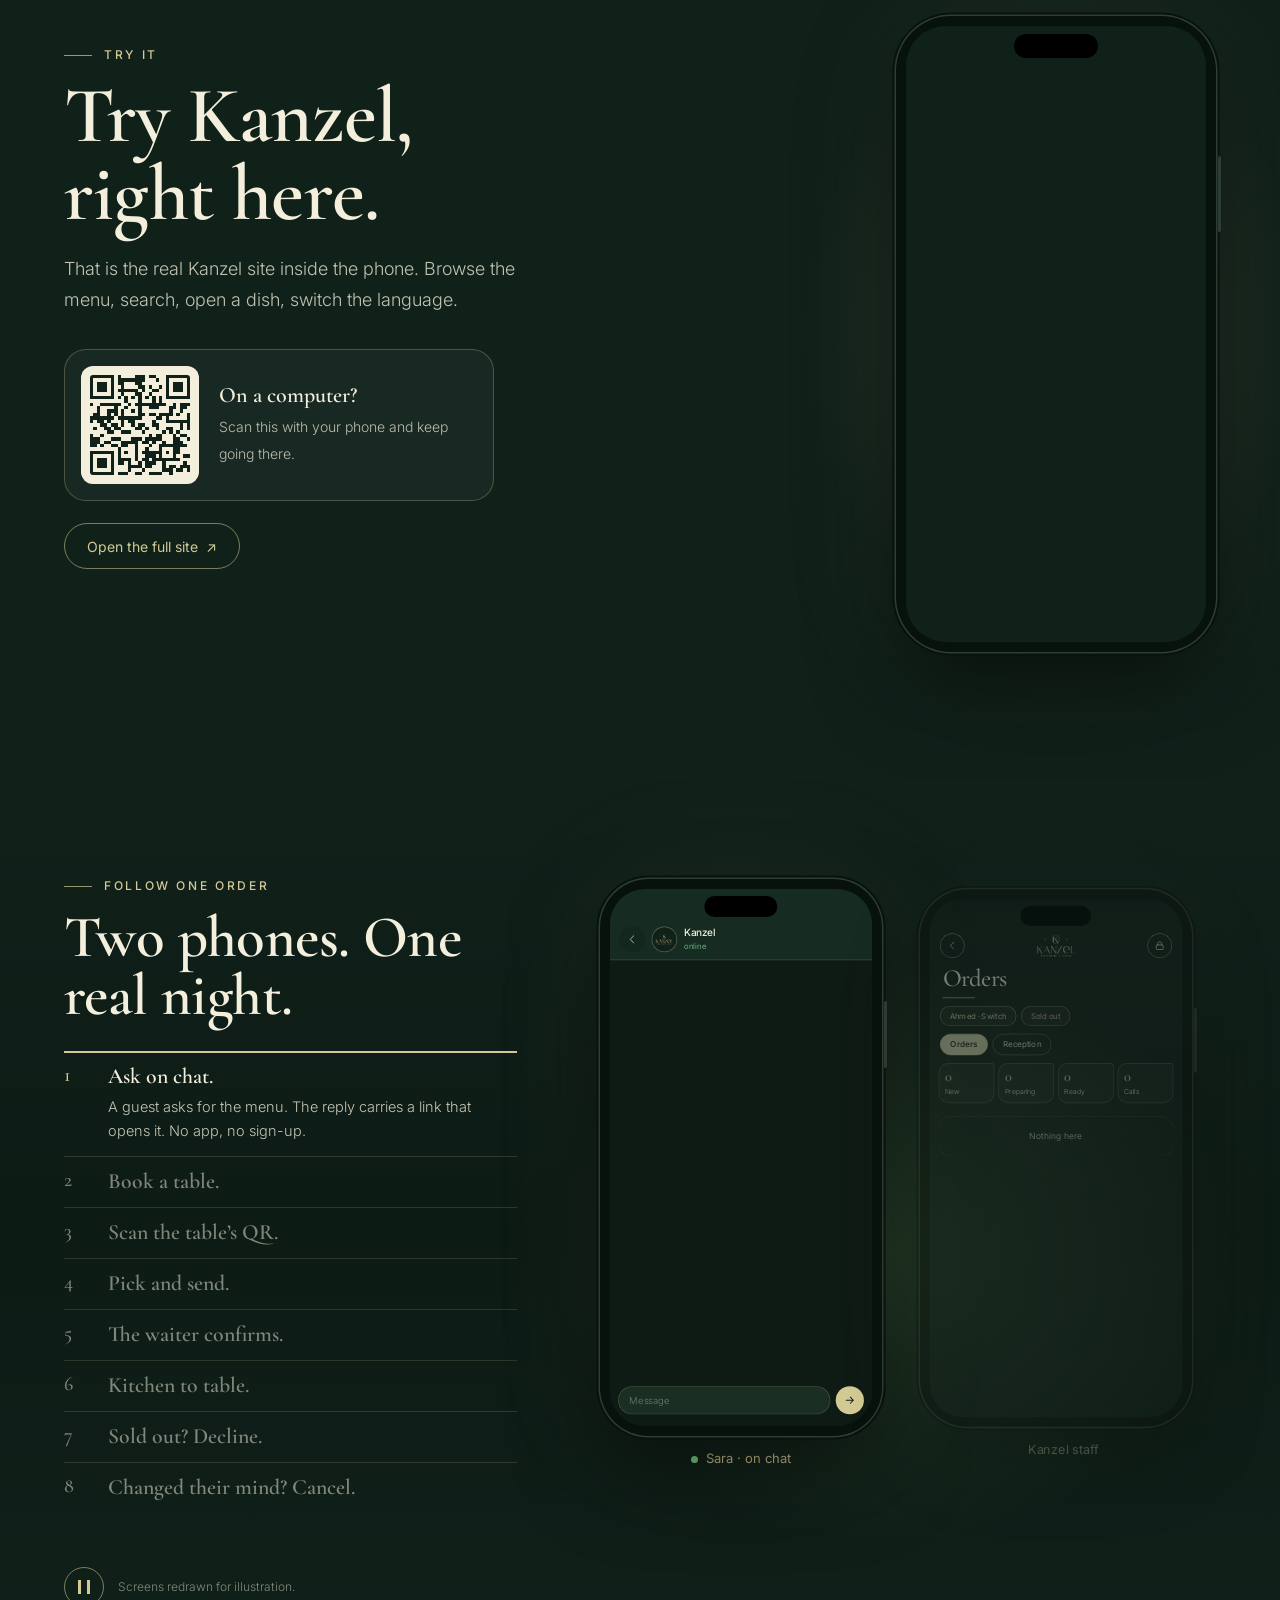
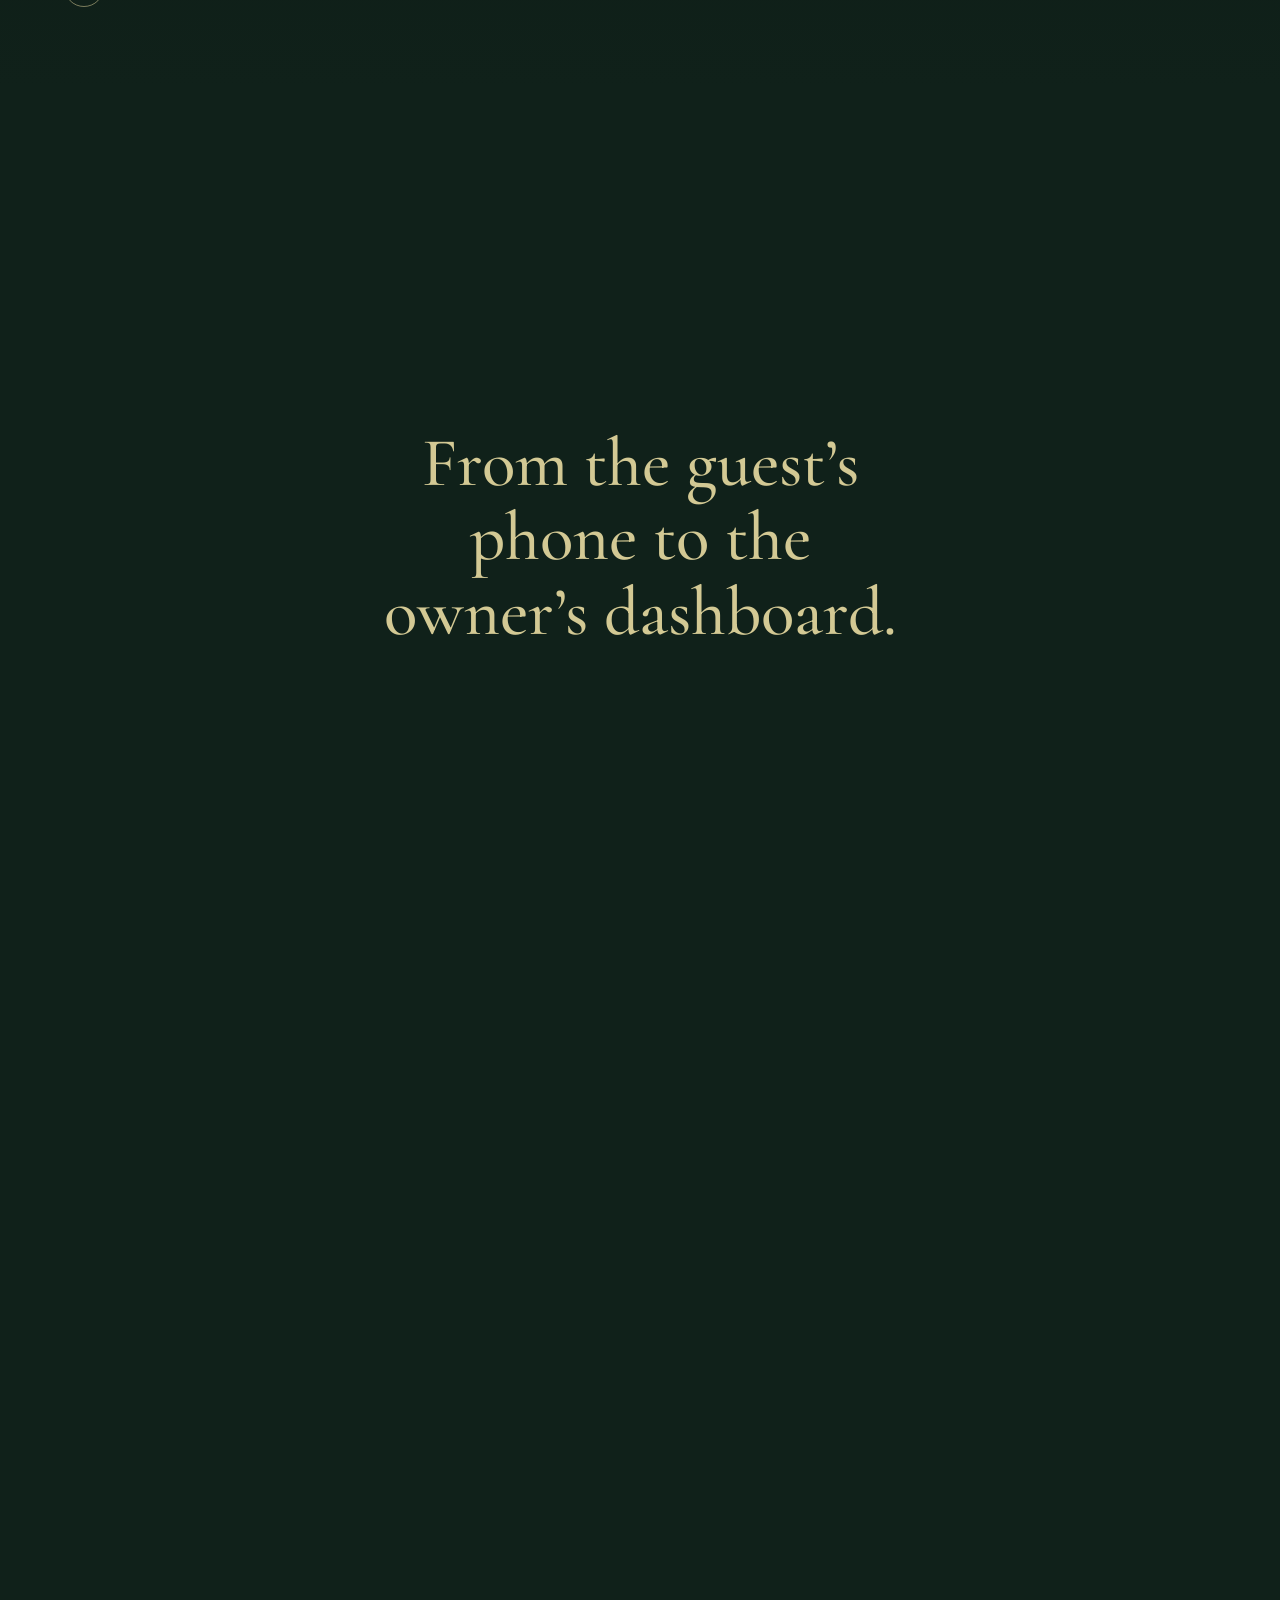
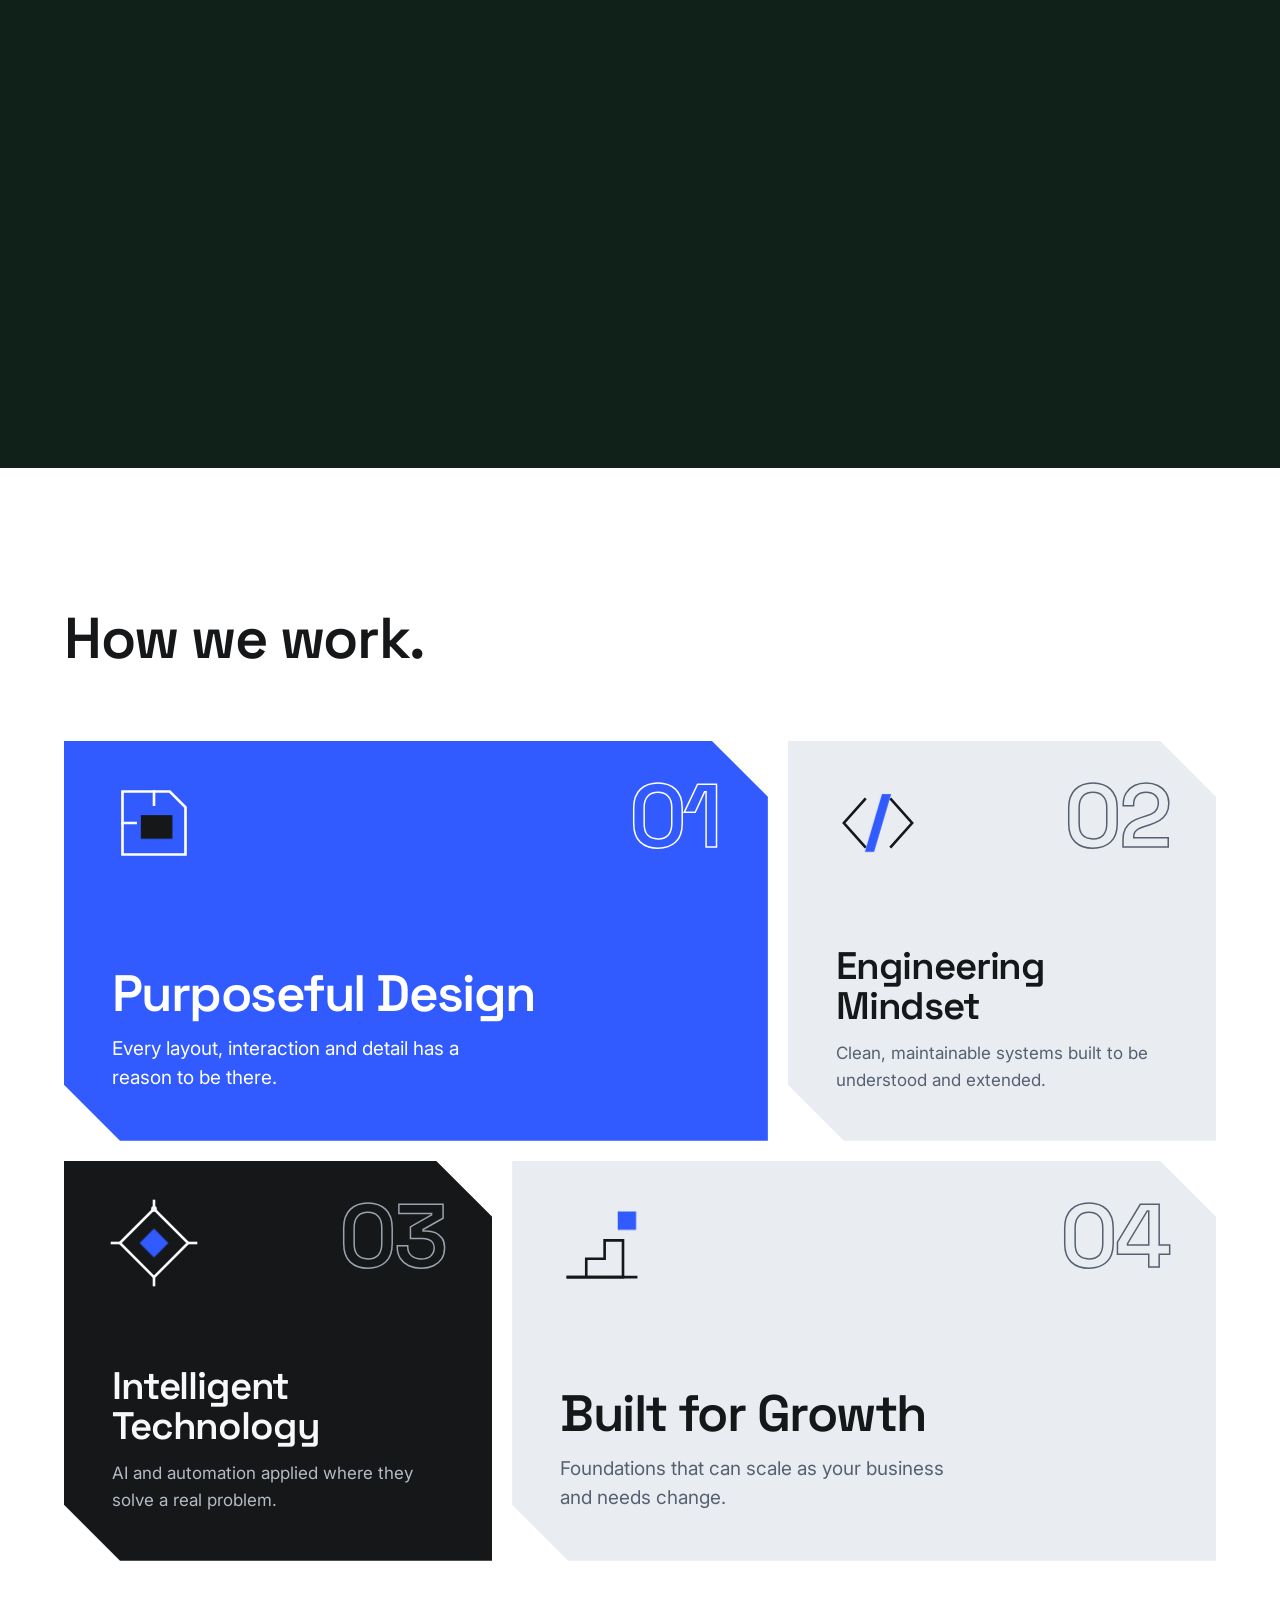
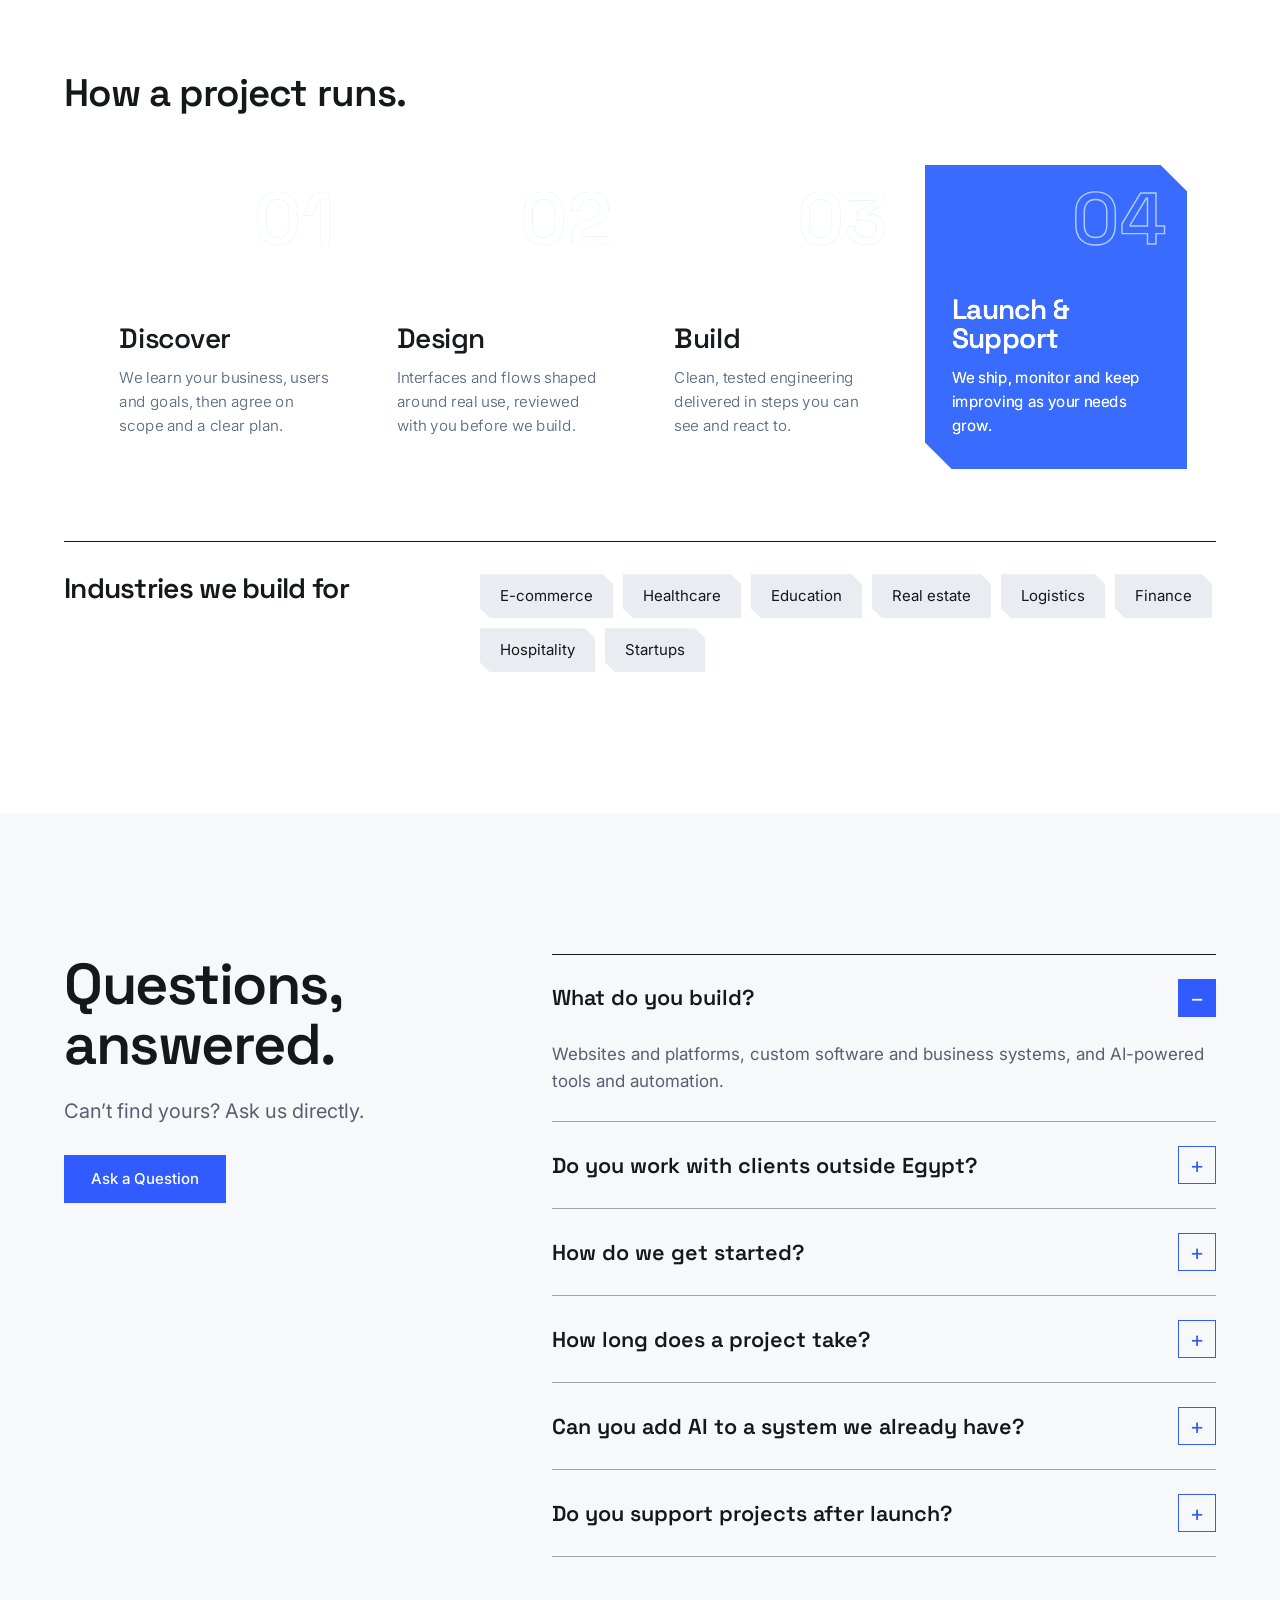
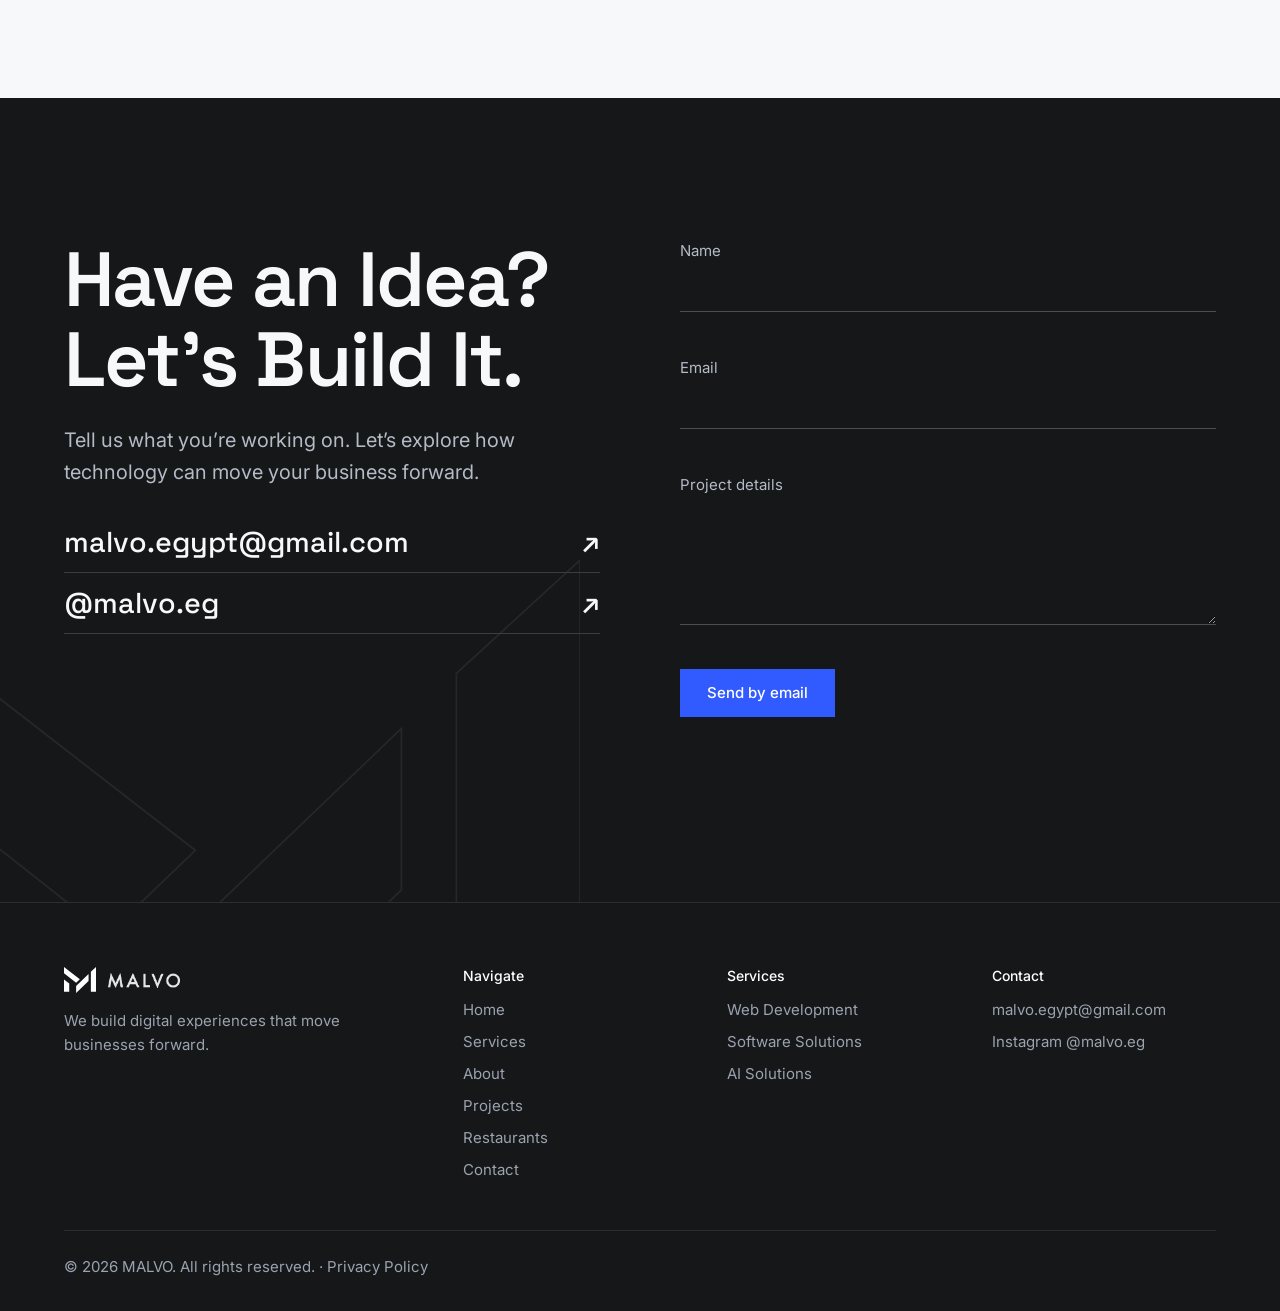
==== commit ddf8ce28: "Add files via upload" ====
--- a/index.html
+++ b/index.html
@@ -26,10 +26,12 @@
 <link rel="icon" type="image/svg+xml" href="favicon.svg">
 <link rel="preconnect" href="https://fonts.googleapis.com">
 <link rel="preconnect" href="https://fonts.gstatic.com" crossorigin>
-<link rel="stylesheet" href="https://fonts.googleapis.com/css2?family=Inter:wght@400;500&family=Space+Grotesk:wght@500;600;700&display=swap">
+<link rel="stylesheet" href="https://fonts.googleapis.com/css2?family=Inter:wght@400;500&family=Space+Grotesk:wght@500;600;700&family=Cormorant+Garamond:wght@500;600&display=swap">
 <link rel="stylesheet" href="style.css">
 <link rel="stylesheet" href="services.css">
 <link rel="stylesheet" href="about.css">
+<link rel="stylesheet" href="kanzel.css">
+<link rel="stylesheet" href="kanzel-sim.css">
 </head>
 <body>
 <a class="skip" href="#main">Skip to content</a>
@@ -43,7 +45,7 @@
 <button class="burger" id="burger" aria-expanded="false" aria-controls="menu" aria-label="Open menu"><span></span><span></span><span></span></button>
 <nav id="menu" aria-label="Main">
 <ul>
-<li><a href="#home">Home</a></li><li><a href="#services">Services</a></li><li><a href="#about">About</a></li><li><a href="#projects">Projects</a></li><li><a href="#contact">Contact</a></li>
+<li><a href="#home">Home</a></li><li><a href="#services">Services</a></li><li><a href="#about">About</a></li><li><a href="#projects">Projects</a></li><li><a href="#restaurants">Restaurants</a></li><li><a href="#contact">Contact</a></li>
 <li><a class="lang" href="ar.html" hreflang="ar" lang="ar">العربية</a></li>
 <li><a class="btn pri" href="#contact">Let’s Talk</a></li>
 </ul>
@@ -129,11 +131,51 @@
 
 <section class="dark" id="projects">
 <div class="wrap">
-<div class="head"><h2>Good Work Takes Shape.</h2><p class="lead">Our selected work will be showcased here soon. We’re currently building what’s next.</p></div>
+<div class="head"><h2>Good Work Takes Shape.</h2><p class="lead">Our first project is live: a complete restaurant system, built end to end.</p></div>
 <div id="work"></div>
 </div>
 </section>
 
+
+<section id="restaurants" class="kz" aria-labelledby="kz-h1">
+<svg width="0" height="0" style="position:absolute" aria-hidden="true" focusable="false"><symbol id="kz-qr" viewBox="0 0 29 29"><path d="M0 0h7v1h-7zM8 0h1v1h-1zM13 0h3v1h-3zM17 0h2v1h-2zM22 0h7v1h-7zM0 1h1v1h-1zM6 1h1v1h-1zM8 1h8v1h-8zM19 1h1v1h-1zM22 1h1v1h-1zM28 1h1v1h-1zM0 2h1v1h-1zM2 2h3v1h-3zM6 2h1v1h-1zM8 2h2v1h-2zM13 2h2v1h-2zM22 2h1v1h-1zM24 2h3v1h-3zM28 2h1v1h-1zM0 3h1v1h-1zM2 3h3v1h-3zM6 3h1v1h-1zM9 3h1v1h-1zM14 3h2v1h-2zM17 3h1v1h-1zM20 3h1v1h-1zM22 3h1v1h-1zM24 3h3v1h-3zM28 3h1v1h-1zM0 4h1v1h-1zM2 4h3v1h-3zM6 4h1v1h-1zM8 4h6v1h-6zM15 4h1v1h-1zM18 4h2v1h-2zM22 4h1v1h-1zM24 4h3v1h-3zM28 4h1v1h-1zM0 5h1v1h-1zM6 5h1v1h-1zM9 5h1v1h-1zM13 5h2v1h-2zM17 5h1v1h-1zM22 5h1v1h-1zM28 5h1v1h-1zM0 6h7v1h-7zM8 6h1v1h-1zM10 6h1v1h-1zM12 6h1v1h-1zM14 6h1v1h-1zM16 6h1v1h-1zM18 6h1v1h-1zM20 6h1v1h-1zM22 6h7v1h-7zM10 7h1v1h-1zM14 7h1v1h-1zM18 7h1v1h-1zM20 7h1v1h-1zM0 8h1v1h-1zM3 8h6v1h-6zM11 8h1v1h-1zM13 8h9v1h-9zM24 8h1v1h-1zM26 8h3v1h-3zM2 9h1v1h-1zM7 9h1v1h-1zM10 9h1v1h-1zM14 9h1v1h-1zM17 9h3v1h-3zM23 9h2v1h-2zM26 9h2v1h-2zM2 10h1v1h-1zM5 10h3v1h-3zM9 10h1v1h-1zM12 10h1v1h-1zM14 10h1v1h-1zM23 10h1v1h-1zM26 10h1v1h-1zM1 11h2v1h-2zM5 11h1v1h-1zM7 11h1v1h-1zM9 11h1v1h-1zM14 11h2v1h-2zM17 11h2v1h-2zM20 11h4v1h-4zM25 11h1v1h-1zM28 11h1v1h-1zM0 12h7v1h-7zM8 12h7v1h-7zM19 12h2v1h-2zM22 12h1v1h-1zM28 12h1v1h-1zM0 13h1v1h-1zM2 13h2v1h-2zM5 13h1v1h-1zM9 13h1v1h-1zM11 13h2v1h-2zM18 13h1v1h-1zM22 13h7v1h-7zM3 14h2v1h-2zM6 14h2v1h-2zM9 14h1v1h-1zM12 14h1v1h-1zM14 14h2v1h-2zM18 14h2v1h-2zM26 14h1v1h-1zM28 14h1v1h-1zM1 15h1v1h-1zM4 15h2v1h-2zM7 15h2v1h-2zM13 15h2v1h-2zM16 15h1v1h-1zM19 15h1v1h-1zM22 15h2v1h-2zM26 15h1v1h-1zM28 15h1v1h-1zM5 16h2v1h-2zM9 16h3v1h-3zM15 16h1v1h-1zM21 16h1v1h-1zM23 16h1v1h-1zM25 16h1v1h-1zM0 17h1v1h-1zM3 17h1v1h-1zM17 17h1v1h-1zM19 17h2v1h-2zM24 17h1v1h-1zM26 17h2v1h-2zM0 18h3v1h-3zM6 18h3v1h-3zM12 18h3v1h-3zM16 18h5v1h-5zM24 18h2v1h-2zM28 18h1v1h-1zM0 19h3v1h-3zM4 19h2v1h-2zM9 19h5v1h-5zM15 19h2v1h-2zM18 19h1v1h-1zM21 19h1v1h-1zM24 19h3v1h-3zM0 20h2v1h-2zM3 20h1v1h-1zM6 20h2v1h-2zM9 20h2v1h-2zM13 20h1v1h-1zM17 20h1v1h-1zM20 20h8v1h-8zM8 21h1v1h-1zM13 21h1v1h-1zM16 21h1v1h-1zM20 21h1v1h-1zM24 21h2v1h-2zM0 22h7v1h-7zM8 22h1v1h-1zM10 22h1v1h-1zM13 22h1v1h-1zM15 22h6v1h-6zM22 22h1v1h-1zM24 22h2v1h-2zM0 23h1v1h-1zM6 23h1v1h-1zM8 23h1v1h-1zM13 23h1v1h-1zM16 23h3v1h-3zM20 23h1v1h-1zM24 23h1v1h-1zM27 23h2v1h-2zM0 24h1v1h-1zM2 24h3v1h-3zM6 24h1v1h-1zM8 24h4v1h-4zM13 24h1v1h-1zM15 24h2v1h-2zM18 24h8v1h-8zM0 25h1v1h-1zM2 25h3v1h-3zM6 25h1v1h-1zM8 25h2v1h-2zM11 25h1v1h-1zM14 25h1v1h-1zM16 25h3v1h-3zM21 25h1v1h-1zM27 25h1v1h-1zM0 26h1v1h-1zM2 26h3v1h-3zM6 26h1v1h-1zM11 26h4v1h-4zM16 26h2v1h-2zM21 26h1v1h-1zM23 26h2v1h-2zM26 26h3v1h-3zM0 27h1v1h-1zM6 27h1v1h-1zM11 27h1v1h-1zM15 27h1v1h-1zM21 27h3v1h-3zM25 27h2v1h-2zM28 27h1v1h-1zM0 28h7v1h-7zM8 28h3v1h-3zM13 28h2v1h-2zM17 28h4v1h-4zM23 28h1v1h-1z"/></symbol></svg>
+
+<div class="kz-in"><div>
+<p class="kz-k">Case study · Restaurant system</p>
+<div class="kz-arch"><svg viewBox="0 0 300 420" aria-hidden="true" preserveAspectRatio="none"><path pathLength="1" d="M2 418V150A148 148 0 0 1 298 150V418Z"/><path pathLength="1" d="M16 418V152A134 134 0 0 1 284 152V418Z"/></svg><img src="kz-logo.png" width="420" height="243" alt="Kanzel Restaurant &amp; Lounge"></div>
+<h2 class="kz-h" id="kz-h1">Step inside Kanzel.</h2>
+<p class="kz-p">Our first restaurant system, built end to end and running for real. Don’t take our word for it. Try it.</p>
+</div><span class="kz-cue" aria-hidden="true">Scroll</span></div>
+
+<div class="kz-live"><div class="wrap kz-lg">
+<div class="kz-lt"><p class="kz-k">Try it</p>
+<h2 class="kz-h">Try Kanzel, right here.</h2>
+<p class="kz-p">That is the real Kanzel site inside the phone. Browse the menu, search, open a dish, switch the language.</p>
+<div class="kz-qr"><svg viewBox="0 0 29 29" shape-rendering="crispEdges" role="img" aria-label="QR code that opens Kanzel on your phone"><use href="#kz-qr"/></svg><div><b>On a computer?</b><span>Scan this with your phone and keep going there.</span></div></div>
+<a class="kz-btn kz-open" href="https://kanzel-eg.vercel.app/" target="_blank" rel="noopener"><span>Open the full site</span><span aria-hidden="true">↗</span></a></div>
+<div class="kz-lp"><span class="kz-badge"><i></i>Live site · kanzel-eg.vercel.app</span>
+<div class="kz-ph"><div class="kz-scr"><div class="kz-vp"><div class="kz-fs" data-src="https://kanzel-eg.vercel.app/" data-title="Kanzel restaurant, live demo"></div></div>
+<div class="kz-load"><img src="kz-logo.png" alt=""><i class="kz-spin" aria-hidden="true"></i><button class="kz-go" type="button">Tap to try Kanzel</button><p class="kz-slow">Taking long? <a href="https://kanzel-eg.vercel.app/" target="_blank" rel="noopener">Open the site directly</a></p></div></div></div></div>
+</div></div>
+
+<div class="kzs" id="kz-story"><div class="wrap kzs-g">
+<div class="kzs-hd"><p class="kz-k">Follow one order</p><h2 class="kz-h">Two phones. One real night.</h2></div>
+<ol class="kzs-ch" id="kzsCh"></ol>
+<div class="kzs-bars" role="group"></div>
+<div class="kzs-ct"><button class="kzs-pp" type="button" aria-label="Pause"><i></i></button><small>Screens redrawn for illustration.</small></div>
+<div class="kzs-st" aria-hidden="true">
+<div class="kzs-dv act" data-s="L"><div class="kz-ph"><div class="kz-scr"><div class="kz-vp" id="kzsL"></div></div></div><small class="kzs-lb"></small></div>
+<div class="kzs-dv" data-s="R"><div class="kz-ph"><div class="kz-scr"><div class="kz-vp" id="kzsR"></div></div></div><small class="kzs-lb"></small></div>
+</div></div></div>
+
+<div class="kz-out" id="kz-out"><div class="kz-os">
+<div class="kz-ol" aria-hidden="true"><p>From the guest’s phone to the owner’s dashboard.</p></div>
+<div class="kz-wp"><svg viewBox="0 0 442 358" aria-hidden="true"><path d="M0 0 L218 169 L167 218 L0 86 Z"/><path d="M0 171 L72 227 L72 342 L0 342 Z"/><path d="M167 262 L338 98 L338 192 L167 358 Z"/><path d="M370 66 L442 0 L442 342 L370 342 Z"/></svg><p class="kz-wk">Restaurant systems by MALVO</p>
+<h2>Want this for your restaurant?</h2>
+<p>One system for the whole dining room, built around how your restaurant actually works.</p>
+<a class="btn pri" href="#contact"><span>Let’s talk</span><span aria-hidden="true">↗</span></a></div>
+</div></div>
+</section>
 
 <section id="process" class="merged"><div class="wrap"><h2 style="margin-bottom:clamp(40px,6vw,72px);max-width:16ch">How we work.</h2><div class="fc">
 <div class="fc-row">
@@ -196,7 +238,7 @@
 <div class="fgrid">
 <div><a class="logo" href="#home" aria-label="MALVO home"><svg viewBox="0 0 442 358" aria-hidden="true"><path d="M0 0 L218 169 L167 218 L0 86 Z"/><path d="M0 171 L72 227 L72 342 L0 342 Z"/><path d="M167 262 L338 98 L338 192 L167 358 Z"/><path d="M370 66 L442 0 L442 342 L370 342 Z"/></svg><img src="malvo-wordmark.png" alt="" width="73" height="15" style="filter:invert(1)"></a>
 <p style="max-width:32ch">We build digital experiences that move businesses forward.</p></div>
-<div><h3>Navigate</h3><ul><li><a href="#home">Home</a></li><li><a href="#services">Services</a></li><li><a href="#about">About</a></li><li><a href="#projects">Projects</a></li><li><a href="#contact">Contact</a></li></ul></div>
+<div><h3>Navigate</h3><ul><li><a href="#home">Home</a></li><li><a href="#services">Services</a></li><li><a href="#about">About</a></li><li><a href="#projects">Projects</a></li><li><a href="#restaurants">Restaurants</a></li><li><a href="#contact">Contact</a></li></ul></div>
 <div><h3>Services</h3><ul><li><a href="#services">Web Development</a></li><li><a href="#services">Software Solutions</a></li><li><a href="#services">AI Solutions</a></li></ul></div>
 <div><h3>Contact</h3><ul><li><a href="mailto:malvo.egypt@gmail.com">malvo.egypt@gmail.com</a></li><li><a href="https://www.instagram.com/malvo.eg" target="_blank" rel="noopener">Instagram @malvo.eg</a></li></ul></div>
 </div>
@@ -207,5 +249,7 @@
 <script src="main.js" defer></script>
 <script src="services.js" defer></script>
 <script src="about.js" defer></script>
+<script src="kanzel.js" defer></script>
+<script src="kanzel-sim.js" defer></script>
 </body>
 </html>
--- a/style.css
+++ b/style.css
@@ -394,3 +394,28 @@
 .w-top{font-size:14px}.w-cue{font-size:13px}
 .ab-row p{font-size:16px}
 .pr li:last-child p{color:#fff}
+
+/* ---- Featured project (Kanzel) + Restaurant Systems ---- */
+.feat{display:grid;grid-template-columns:1.05fr .95fr;gap:clamp(32px,6vw,88px);align-items:center;margin-top:clamp(40px,6vw,72px)}
+.feat-k{display:flex;gap:14px;align-items:center;font:500 13px var(--head);letter-spacing:.14em;text-transform:uppercase;color:var(--gray)}
+.feat-k span{color:var(--blue)}
+.feat h3{font-size:clamp(2.6rem,6vw,4.8rem);margin:14px 0 18px}
+.feat-d{color:var(--gray);max-width:52ch}
+.feat-tags{list-style:none;display:flex;flex-wrap:wrap;gap:8px;margin:26px 0 32px;padding:0}
+.feat-tags li{font:500 13px var(--body);padding:7px 14px;border:1px solid #2a2d31;border-radius:99px;color:#cfd4db}
+.feat-media{justify-self:center;width:min(100%,340px);aspect-ratio:9/16;border-radius:28px;overflow:hidden;background:#0d0f10;box-shadow:0 0 0 1px #2a2d31,0 30px 80px rgba(0,0,0,.45)}
+.feat-media video{width:100%;height:100%;object-fit:cover;display:block}
+.rs{background:var(--paper)}
+.rs .wrap{padding-top:clamp(72px,10vw,140px);padding-bottom:clamp(72px,10vw,140px)}
+.rs .lead{margin-top:18px}
+.rs-fig{margin:clamp(36px,5vw,64px) 0;background:#0d0f10;border-radius:22px;overflow:hidden}
+.rs-fig img{display:block;width:100%;height:auto}
+.rs-fig figcaption{padding:14px 20px;font:500 12px var(--head);letter-spacing:.16em;text-transform:uppercase;color:var(--gray);text-align:center}
+.rs-grid{display:grid;grid-template-columns:repeat(4,1fr);gap:clamp(20px,3vw,40px)}
+.rs-i{border-top:2px solid var(--ink);padding-top:18px}
+.rs-i b{display:block;font:500 13px var(--head);color:var(--blue);margin-bottom:10px}
+.rs-i h3{font-size:1.25rem;margin-bottom:10px;line-height:1.2}
+.rs-i p{font-size:15px;color:var(--sub)}
+.rs-cta{margin-top:clamp(36px,5vw,60px)}
+@media(max-width:860px){.feat{grid-template-columns:1fr}.feat-media{order:-1;width:min(78%,300px)}.rs-grid{grid-template-columns:1fr 1fr}}
+@media(max-width:520px){.rs-grid{grid-template-columns:1fr}}
--- a/kanzel.css
+++ b/kanzel.css
@@ -0,0 +1,350 @@
+/* "Restaurants" section: the Kanzel world.
+   Kanzel's own palette and fonts live only inside .kz, so the rest of the site keeps MALVO's look.
+   Order: entry (ink -> forest) / live phone / scroll story / exit (forest -> white, back to MALVO). */
+.kz{--kf:#10211a;--kp:#162b21;--km:#2f5233;--kg:#d3c994;--kc:#f4efdd;--kq:#e8d98a;
+--ks:"Cormorant Garamond","Readex Pro",Georgia,serif;--kb:"Readex Pro",var(--body);
+padding:0;background:var(--kf);color:var(--kc);position:relative;overflow-x:clip}
+.kz *{-webkit-tap-highlight-color:transparent}
+.kz :focus-visible{outline-color:var(--kg)}
+.kz-k{font:500 12px/1.2 var(--kb);letter-spacing:.22em;text-transform:uppercase;color:var(--kg);display:flex;align-items:center;gap:12px}
+.kz-k::before{content:"";width:28px;height:1px;background:currentColor;opacity:.7}
+.kz-h{font:600 clamp(2.7rem,6.2vw,5rem)/.98 var(--ks);letter-spacing:-.01em;color:var(--kc);margin:16px 0 20px}
+.kz-p{font:300 clamp(16px,1.7vw,18px)/1.7 var(--kb);color:rgba(244,239,221,.78);max-width:44ch}
+.kz-btn{display:inline-flex;align-items:center;gap:.6em;min-height:46px;padding:0 22px;border:1px solid rgba(211,201,148,.55);border-radius:99px;color:var(--kg);text-decoration:none;font:400 14px var(--kb);transition:background .25s,color .25s}
+.kz-btn:hover{background:var(--kg);color:var(--kf)}
+
+/* header takes the Kanzel colours while the Kanzel world is under it */
+header.kz-on.solid:not(.open){background:#10211a;color:#f4efdd;border-color:rgba(211,201,148,.25)}
+header.kz-on.solid:not(.open) .logo img{filter:invert(1)}
+
+/* ---- 1. entry: walk in from MALVO's ink into Kanzel's green ---- */
+.kz-in{position:relative;min-height:100vh;min-height:100svh;display:grid;place-items:center;text-align:center;overflow:hidden;
+padding:calc(72px + 32px + env(safe-area-inset-top,0px)) var(--pad) 72px;
+background:radial-gradient(60% 46% at 50% 52%,rgba(47,82,51,.6),transparent 72%),linear-gradient(#151719 0,#10211a 46%,#10211a 100%)}
+.kz-in>div{display:flex;flex-direction:column;align-items:center}
+.kz-arch{position:relative;height:min(44vh,44svh,400px);aspect-ratio:300/420;margin-bottom:clamp(24px,4vw,44px)}
+.kz-arch svg{position:absolute;inset:0;width:100%;height:100%;overflow:visible}
+.kz-arch path{fill:none;stroke:var(--kg);stroke-width:1.4;stroke-dasharray:1;stroke-dashoffset:1;transition:stroke-dashoffset 2s var(--ease) .1s}
+.kz-arch path+path{stroke-width:.8;opacity:.4;transition-delay:.5s}
+.kz-arch img{position:absolute;left:50%;top:56%;width:74%;height:auto;transform:translate(-50%,-50%) scale(.9);opacity:0;transition:opacity 1.2s var(--ease) .9s,transform 1.6s var(--ease) .9s}
+.kz-in.in .kz-arch path{stroke-dashoffset:0}
+.kz-in.in .kz-arch img{opacity:1;transform:translate(-50%,-50%)}
+.kz-in .kz-h{font-size:clamp(3rem,8vw,6.6rem);margin:0 0 18px;opacity:0;transform:translateY(24px);transition:.9s var(--ease) 1.2s}
+.kz-in .kz-p{opacity:0;transform:translateY(18px);transition:.9s var(--ease) 1.45s;margin-inline:auto}
+.kz-in .kz-k{opacity:0;transition:opacity .9s 1.1s}
+.kz-in.in .kz-h,.kz-in.in .kz-p{opacity:1;transform:none}
+.kz-in.in .kz-k{opacity:1}
+.kz-in .kz-k::after{content:"";width:28px;height:1px;background:currentColor;opacity:.7}
+.kz-cue{position:absolute;bottom:26px;left:50%;translate:-50% 0;font:400 11px var(--kb);letter-spacing:.22em;text-transform:uppercase;color:var(--kg);opacity:.7;animation:kzbob 1.8s ease-in-out infinite}
+@keyframes kzbob{50%{transform:translateY(7px)}}
+
+/* ---- phone frame (shared by the live phone and the story phone) ---- */
+.kz-ph{--w:300;position:relative;flex:none;padding:10px;border-radius:calc(var(--w)*.17px + 4px);background:#08120d;
+box-shadow:0 0 0 1.5px #2e3d34,0 0 0 3.5px #08120d,0 40px 90px -10px rgba(0,0,0,.6),0 0 140px rgba(211,201,148,.07)}
+.kz-ph::before{content:"";position:absolute;z-index:4;top:calc(10px + var(--w)*.026px);left:50%;translate:-50% 0;width:calc(var(--w)*.28px);height:calc(var(--w)*.08px);border-radius:99px;background:#000}
+.kz-ph::after{content:"";position:absolute;right:-5px;top:22%;width:3px;height:12%;border-radius:2px;background:#2e3d34}
+.kz-scr{position:relative;width:calc(var(--w)*1px);height:calc(var(--w)*800/390*1px);border-radius:calc(var(--w)*.135px);overflow:hidden;background:var(--kf);isolation:isolate}
+.kz-vp{position:absolute;left:0;top:0;width:390px;height:800px;transform-origin:0 0;transform:scale(calc(var(--w)/390))}
+html[dir=rtl] .kz-vp{left:auto;right:0;transform-origin:100% 0}
+.kz-ph::after{inset-inline-end:-5px}
+html[dir=rtl] .kz-ph::after{right:auto;left:-5px}
+
+/* ---- 2. live phone ---- */
+.kz-live{padding-top:clamp(64px,9vw,128px);padding-bottom:clamp(72px,10vw,140px)}
+.kz-lg{display:grid;grid-template-columns:minmax(0,1fr) auto;gap:clamp(32px,7vw,112px);align-items:center;justify-content:center}
+.kz-lt .kz-h{max-width:10ch}
+.kz-qr{display:flex;align-items:center;gap:20px;margin-top:34px;padding:16px 22px 16px 16px;max-width:430px;border:1px solid rgba(211,201,148,.28);border-radius:22px;background:rgba(255,255,255,.035)}
+.kz-qr>svg{flex:none;width:118px;height:118px;padding:9px;border-radius:12px;background:var(--kc);fill:#10211a;box-sizing:border-box}
+.kz-qr b{display:block;font:600 22px/1.1 var(--ks);color:var(--kc);margin-bottom:6px}
+.kz-qr span{font:300 14px/1.55 var(--kb);color:rgba(244,239,221,.75)}
+.kz-open{margin-top:22px}
+.kz-lp{position:relative;display:flex;flex-direction:column;align-items:center;gap:20px}
+.kz-lp::before{content:"";position:absolute;inset:8% -30% 2%;background:radial-gradient(closest-side,rgba(211,201,148,.12),transparent);pointer-events:none}
+.kz-badge{position:relative;display:inline-flex;align-items:center;gap:9px;padding:7px 14px;border:1px solid rgba(211,201,148,.35);border-radius:99px;font:400 12px var(--kb);letter-spacing:.06em;color:var(--kg);background:rgba(16,33,26,.6)}
+.kz-badge i{width:7px;height:7px;border-radius:50%;background:#7ddc8a;box-shadow:0 0 0 0 rgba(125,220,138,.6);animation:kzpl 2s infinite}
+@keyframes kzpl{70%{box-shadow:0 0 0 8px rgba(125,220,138,0)}100%{box-shadow:0 0 0 0 rgba(125,220,138,0)}}
+.kz-vp{overflow:hidden}
+/* the frame is wider by one scrollbar (--sb, measured in JS) and clipped, so desktop browsers show no scrollbar inside the phone */
+.kz-frame{position:absolute;left:0;top:0;width:calc(390px + var(--sb,0px));height:800px;border:0;background:var(--kf);opacity:0;transition:opacity .6s}
+html[dir=rtl] .kz-frame{left:calc(var(--sb,0px)*-1)}
+.kz-live.ready .kz-frame{opacity:1}
+.kz-load{position:absolute;inset:0;z-index:2;display:grid;place-items:center;align-content:center;gap:18px;text-align:center;padding:24px;background:radial-gradient(70% 50% at 50% 45%,rgba(47,82,51,.7),#10211a);transition:opacity .5s,visibility .5s}
+.kz-live.ready .kz-load{opacity:0;visibility:hidden}
+.kz-load img{width:150px;height:auto}
+.kz-spin{width:26px;height:26px;border-radius:50%;border:2px solid rgba(211,201,148,.25);border-top-color:var(--kg);animation:kzsp .9s linear infinite}
+@keyframes kzsp{to{transform:rotate(360deg)}}
+.kz-go{display:none;min-height:46px;padding:0 24px;border-radius:99px;border:0;background:var(--kg);color:var(--kf);font:500 15px var(--kb);cursor:pointer}
+.kz-live.manual:not(.loading) .kz-go{display:inline-flex;align-items:center}
+.kz-live.manual:not(.loading) .kz-spin{display:none}
+.kz-slow{display:none;font:300 13px var(--kb);color:var(--kc)}
+.kz-live.slow .kz-slow{display:block}
+.kz-slow a{color:var(--kg)}
+
+/* ---- 3. scroll story ---- */
+.kz-story{--n:6;position:relative;height:calc(100vh + (var(--n) - 1)*72vh);height:calc(100svh + (var(--n) - 1)*72svh);background:linear-gradient(var(--kf),#0d1b15 50%,var(--kf))}
+.kz-stick{position:sticky;top:0;height:100vh;height:100svh;overflow:hidden;padding-top:calc(72px + env(safe-area-inset-top,0px))}
+.kz-stick::before{content:"";position:absolute;inset:0;background:radial-gradient(40% 50% at 72% 55%,rgba(47,82,51,.5),transparent 70%);pointer-events:none}
+html[dir=rtl] .kz-stick::before{background:radial-gradient(40% 50% at 28% 55%,rgba(47,82,51,.5),transparent 70%)}
+.kz-sg{position:relative;height:100%;display:grid;grid-template-columns:minmax(0,1fr) auto;gap:clamp(32px,8vw,120px);align-items:center;padding-bottom:28px}
+.kz-sc{display:flex;flex-direction:column;gap:clamp(18px,3vh,32px);min-width:0}
+.kz-chs{display:grid}
+.kz-ch{grid-area:1/1;opacity:0;transform:translateY(30px);transition:opacity .6s var(--ease),transform .8s var(--ease);pointer-events:none}
+.kz-ch.past{transform:translateY(-30px)}
+.kz-ch.on{opacity:1;transform:none;pointer-events:auto}
+.kz-gn{display:flex;align-items:center;gap:16px;font:500 clamp(52px,7vw,96px)/1 var(--ks);color:var(--kg)}
+.kz-gn small{font:400 12px var(--kb);letter-spacing:.22em;text-transform:uppercase;opacity:.8}
+.kz-gn::after{content:"";flex:0 0 clamp(36px,6vw,80px);height:1px;background:var(--kg);opacity:.5}
+.kz-ch h3{font:600 clamp(2.3rem,4.8vw,4.1rem)/1 var(--ks);letter-spacing:-.01em;color:var(--kc);margin:14px 0 14px}
+.kz-ch p{font:300 clamp(15px,1.6vw,18px)/1.7 var(--kb);color:rgba(244,239,221,.8);max-width:40ch}
+.kz-steps{display:flex;gap:6px;list-style:none;padding:0;margin:0}
+.kz-steps li{flex:1;min-width:0}
+.kz-steps button{all:unset;box-sizing:border-box;display:block;width:100%;padding:12px 0 0;cursor:pointer;position:relative;font:400 12px/1.2 var(--kb);letter-spacing:.06em;color:rgba(244,239,221,.45);transition:color .3s;white-space:nowrap;overflow:hidden;text-overflow:ellipsis}
+.kz-steps button::before{content:"";position:absolute;inset:0 0 auto;height:2px;background:rgba(211,201,148,.2)}
+.kz-steps button::after{content:"";position:absolute;inset:0 0 auto;height:2px;background:var(--kg);transform:scaleX(0);transform-origin:left;transition:transform .5s var(--ease)}
+html[dir=rtl] .kz-steps button::after{transform-origin:right}
+.kz-steps .on button,.kz-steps .done button{color:var(--kg)}
+.kz-steps .on button::after,.kz-steps .done button::after{transform:scaleX(1)}
+.kz-steps button:focus-visible{outline:2px solid var(--kg);outline-offset:4px}
+.kz-sp{display:flex;flex-direction:column;align-items:center;gap:14px}
+.kz-sp small{font:300 12px var(--kb);color:rgba(244,239,221,.5)}
+.ks{position:absolute;inset:0;opacity:0;transform:translateY(16px) scale(.98);transition:opacity .5s,transform .7s var(--ease);pointer-events:none;overflow:hidden}
+.ks.on{opacity:1;transform:none}
+
+/* screens (drawn at 390 x 800, scaled by .kz-vp) */
+.kz-vp{font:300 14px/1.4 var(--kb);color:var(--kc)}
+.kz-vp *{box-sizing:border-box;margin:0}
+.ks{padding:58px 20px 0;background:var(--kf)}
+.k-top{display:flex;align-items:center;justify-content:space-between;height:44px}
+.k-rd{width:40px;height:40px;border-radius:50%;border:1px solid rgba(211,201,148,.55);color:var(--kg);display:grid;place-items:center;font:500 13px var(--kb)}
+.k-rd svg{width:18px;height:18px;fill:none;stroke:currentColor;stroke-width:1.7;stroke-linecap:round;stroke-linejoin:round}
+.k-lg{height:38px;width:auto}
+.k-chip{display:inline-flex;align-items:center;gap:7px;height:34px;padding:0 14px;border-radius:99px;border:1px solid rgba(211,201,148,.5);color:var(--kg);font:500 13px var(--kb)}
+.k-h{font:600 34px/1.05 var(--ks);margin-top:10px}
+.k-sub{font-size:12.5px;opacity:.8;margin-top:4px}
+.k-rule{display:block;width:34px;height:1px;background:var(--kg);margin-top:10px}
+.k-card{background:rgba(255,255,255,.045);border:1px solid rgba(211,201,148,.18);border-radius:18px;padding:12px 14px}
+.k-btn{display:grid;place-items:center;height:50px;border-radius:14px;background:var(--kg);color:var(--kf);font:500 15px var(--kb)}
+.k-btn.o{background:none;color:var(--kc);border:1px solid rgba(211,201,148,.4)}
+.k-pr{font:700 16px var(--kb);color:var(--kq);white-space:nowrap}
+.k-pr small{font:500 11px var(--kb);opacity:.9;margin-inline-start:3px}
+.k-dot{display:inline-block;width:8px;height:8px;border-radius:50%;background:#7ddc8a;animation:kzpl 2s infinite}
+
+/* s1: scan */
+.s1{padding:0;background:radial-gradient(75% 46% at 50% 54%,#3b3526 0,#1c1b15 58%,#090c0a 100%)}
+.s1 .k-tbl{position:absolute;left:50%;top:48%;width:236px;height:290px;translate:-50% -50%;rotate:-4deg;border-radius:16px;background:var(--kc);color:var(--kf);display:flex;flex-direction:column;align-items:center;justify-content:center;gap:2px;box-shadow:0 20px 50px rgba(0,0,0,.55),inset 0 0 0 6px var(--kc),inset 0 0 0 7px rgba(16,33,26,.3)}
+.s1 .k-tbl svg{width:160px;height:160px;fill:var(--kf)}
+.s1 .k-tbl small{font:500 10px var(--kb);letter-spacing:.3em;margin-top:10px;opacity:.7}
+.s1 .k-tbl b{font:600 52px/1 var(--ks)}
+.s1 .k-vf{position:absolute;left:50%;top:48%;width:270px;height:270px;translate:-50% -50%}
+.s1 .k-vf i{position:absolute;width:38px;height:38px;border:3px solid var(--kg);border-radius:6px}
+.s1 .k-vf i:nth-child(1){left:0;top:0;border-right:0;border-bottom:0}
+.s1 .k-vf i:nth-child(2){right:0;top:0;border-left:0;border-bottom:0}
+.s1 .k-vf i:nth-child(3){left:0;bottom:0;border-right:0;border-top:0}
+.s1 .k-vf i:nth-child(4){right:0;bottom:0;border-left:0;border-top:0}
+.s1 .k-vf u{position:absolute;left:6px;right:6px;top:0;height:3px;border-radius:3px;background:linear-gradient(90deg,transparent,var(--kg),transparent);box-shadow:0 0 18px 3px rgba(211,201,148,.55);opacity:0;text-decoration:none}
+.s1.on .k-vf u{opacity:1;animation:kzscan 1.7s ease-in-out infinite alternate}
+@keyframes kzscan{to{top:calc(100% - 3px)}}
+.s1 .k-hint{position:absolute;left:0;right:0;bottom:150px;text-align:center;font:400 14px var(--kb);color:rgba(244,239,221,.8);transition:opacity .4s 2s}
+.s1.on .k-hint{opacity:0}
+.s1 .k-ban{position:absolute;left:14px;right:14px;top:62px;display:flex;align-items:center;gap:12px;padding:12px 14px;border-radius:20px;background:rgba(244,239,221,.96);color:var(--kf);box-shadow:0 14px 40px rgba(0,0,0,.5);transform:translateY(-140%);opacity:0}
+.s1.on .k-ban{transform:none;opacity:1;transition:transform .7s var(--ease) 2.2s,opacity .3s 2.2s}
+.s1 .k-ban img{width:42px;height:42px;object-fit:contain;padding:5px;border-radius:10px;background:var(--kf)}
+.s1 .k-ban div{flex:1;min-width:0}
+.s1 .k-ban b{display:block;font:600 14px/1.2 var(--kb)}
+.s1 .k-ban small{font:400 12px var(--kb);opacity:.65}
+.s1 .k-ban span{font:500 13px var(--kb);color:#fff;background:var(--km);padding:7px 14px;border-radius:99px}
+
+/* s2: menu + dish sheet */
+.s2 .k-top{height:48px}
+.s2 .k-tabs{display:grid;grid-template-columns:repeat(4,1fr);gap:8px;margin:14px 0 12px}
+.s2 .k-tabs b{display:grid;place-items:center;height:54px;border-radius:14px;border:1px solid rgba(211,201,148,.3);background:#ffffff0a;font:500 12px var(--kb)}
+.s2 .k-tabs b:first-child{background:var(--kg);border-color:var(--kg);color:var(--kf)}
+.s2 .k-sr{display:flex;align-items:center;gap:10px;height:42px;padding:0 14px;border-radius:14px;border:1px solid rgba(211,201,148,.28);color:rgba(244,239,221,.55);font-size:13px;margin-bottom:12px}
+.s2 .k-sr svg{width:16px;height:16px;fill:none;stroke:currentColor;stroke-width:1.7;stroke-linecap:round}
+.s2 .k-row{display:grid;grid-template-columns:78px 1fr;gap:12px;padding:10px 12px;margin-bottom:8px;border-radius:18px;background:#ffffff0a}
+.s2 .k-row img{width:78px;height:78px;object-fit:cover;border-radius:14px;border:1px solid #d3c99440}
+.s2 .k-row h4{font:600 17px/1.2 var(--ks)}
+.s2 .k-row p{font-size:12px;opacity:.78;margin-top:3px;display:-webkit-box;-webkit-line-clamp:2;-webkit-box-orient:vertical;overflow:hidden}
+.s2 .k-row .k-pr{display:block;margin-top:5px}
+.s2 .k-row.hl{border:1px solid rgba(211,201,148,.5);background:rgba(211,201,148,.1);transition:background .4s 1.1s}
+.s2 .k-sheet{position:absolute;left:0;right:0;bottom:0;height:470px;border-radius:26px 26px 0 0;background:#162b21;border-top:1px solid rgba(211,201,148,.4);box-shadow:0 -24px 60px rgba(0,0,0,.55);transform:translateY(104%);overflow:hidden}
+.s2.on .k-sheet{transform:none;transition:transform .8s var(--ease) 1.2s}
+.s2 .k-sheet img{width:100%;height:210px;object-fit:cover;display:block}
+.s2 .k-sheet>div{padding:16px 20px}
+.s2 .k-sheet h4{font:600 28px/1.05 var(--ks)}
+.s2 .k-sheet p{font-size:13px;opacity:.8;margin:6px 0 12px}
+.s2 .k-qt{display:flex;align-items:center;justify-content:space-between;margin-bottom:14px}
+.s2 .k-st{display:flex;align-items:center;gap:6px;border:1px solid rgba(211,201,148,.45);border-radius:99px;padding:4px}
+.s2 .k-st b{width:34px;height:34px;border-radius:50%;display:grid;place-items:center;font:500 18px var(--kb);color:var(--kg)}
+.s2 .k-st output{position:relative;width:26px;height:26px;text-align:center;font:600 18px/26px var(--kb)}
+.s2 .k-st output span{position:absolute;inset:0;transition:opacity .25s}
+.s2 .k-st output span+span{opacity:0}
+.s2.on .k-st output span:first-child{opacity:0;transition-delay:2.3s}
+.s2.on .k-st output span+span{opacity:1;transition-delay:2.3s}
+.s2 .k-st b+output+b{background:var(--kg);color:var(--kf);transform:scale(1)}
+.s2.on .k-st b+output+b{animation:kzpress .5s 2.2s}
+@keyframes kzpress{40%{transform:scale(.8)}}
+.s2 .k-btn .a,.s3 .k-btn .a{display:block}
+.s2 .k-btn{position:relative}
+.s2 .k-btn span{grid-area:1/1;transition:opacity .25s}
+.s2 .k-btn span+span{opacity:0}
+.s2.on .k-btn span:first-child{opacity:0;transition-delay:2.3s}
+.s2.on .k-btn span+span{opacity:1;transition-delay:2.3s}
+
+/* s3: send */
+.s3 .k-list{margin-top:16px;display:grid;gap:8px}
+.s3 .k-li{display:grid;grid-template-columns:52px 1fr auto;gap:12px;align-items:center;padding:8px 12px 8px 8px;border-radius:16px;background:#ffffff0a}
+.s3 .k-li img{width:52px;height:52px;object-fit:cover;border-radius:12px}
+.s3 .k-li b{display:block;font:600 16px/1.2 var(--ks)}
+.s3 .k-li small{font-size:11.5px;opacity:.7}
+.s3 .k-note{display:inline-flex;margin-top:12px;padding:7px 12px;border-radius:99px;border:1px dashed rgba(211,201,148,.5);color:var(--kg);font-size:12px}
+.s3 .k-tot{margin-top:14px;padding:14px;border-radius:18px;background:#ffffff0a;display:grid;gap:7px;font-size:13px}
+.s3 .k-tot div{display:flex;justify-content:space-between;opacity:.8}
+.s3 .k-tot div.g{opacity:1;border-top:1px solid rgba(211,201,148,.25);padding-top:9px;margin-top:3px;font:600 20px var(--ks)}
+.s3 .k-tot div.g span:last-child{font:700 17px var(--kb);color:var(--kq)}
+.s3 .k-dock{position:absolute;left:20px;right:20px;bottom:32px;display:grid}
+.s3 .k-dock>*{grid-area:1/1}
+.s3 .k-dock .k-btn{transition:opacity .3s,transform .5s var(--ease)}
+.s3 .k-dock .k-ok{opacity:0;display:flex;align-items:center;justify-content:center;gap:10px;height:50px;border-radius:14px;border:1px solid rgba(125,220,138,.6);color:#9be8a5;font:500 15px var(--kb);background:rgba(125,220,138,.08)}
+.s3 .k-ok svg{width:20px;height:20px;fill:none;stroke:currentColor;stroke-width:2.4;stroke-linecap:round;stroke-linejoin:round;stroke-dasharray:1;stroke-dashoffset:1}
+.s3.on .k-dock .k-btn{animation:kzpress2 .5s 1.6s forwards}
+@keyframes kzpress2{40%{transform:scale(.95)}100%{opacity:0;transform:scale(.98)}}
+.s3.on .k-dock .k-ok{opacity:1;transition:opacity .4s 2s}
+.s3.on .k-ok svg{stroke-dashoffset:0;transition:stroke-dashoffset .6s 2.2s}
+.s3 .k-wait{margin-top:14px;display:none}
+.s3 .k-stat{margin-top:14px;display:flex;align-items:center;gap:10px;padding:12px 14px;border-radius:16px;border:1px solid rgba(211,201,148,.25);font-size:13px;opacity:0;transform:translateY(8px)}
+.s3.on .k-stat{opacity:1;transform:none;transition:.5s var(--ease) 2.3s}
+
+/* s4: waiter */
+.s4 .k-st4{display:grid;grid-template-columns:repeat(4,1fr);gap:8px;margin:16px 0 14px}
+.s4 .k-st4 div{padding:10px 8px;border-radius:14px;border:1px solid rgba(211,201,148,.25);text-align:center;font:400 11px var(--kb);opacity:.85}
+.s4 .k-st4 b{display:block;font:500 26px/1.1 var(--ks);color:var(--kc)}
+.s4 .k-st4 div:first-child{border-color:var(--kg);background:rgba(211,201,148,.1)}
+.s4 .k-sec{font:600 22px var(--ks);margin:2px 0 10px}
+.s4 .k-oc{padding:0;overflow:hidden;opacity:0;transform:translateY(-26px)}
+.s4.on .k-oc{opacity:1;transform:none;transition:.8s var(--ease) .7s}
+.s4 .k-oh{display:flex;justify-content:space-between;align-items:baseline;padding:14px 16px 10px;border-bottom:1px solid rgba(211,201,148,.18)}
+.s4 .k-oh b{font:600 20px var(--ks)}
+.s4 .k-oh small{font-size:11.5px;opacity:.7}
+.s4 .k-ol{padding:10px 16px;display:grid;gap:7px;font-size:13px}
+.s4 .k-ol div{display:flex;justify-content:space-between;gap:10px}
+.s4 .k-ol span:last-child{opacity:.75;white-space:nowrap}
+.s4 .k-ot{display:flex;justify-content:space-between;padding:10px 16px;border-top:1px solid rgba(211,201,148,.18);font:600 16px var(--ks)}
+.s4 .k-ot span:last-child{font:700 15px var(--kb);color:var(--kq)}
+.s4 .k-ob{padding:0 16px 16px;display:grid;gap:8px}
+.s4 .k-ob .k-btn{height:46px}
+.s4 .k-toast{position:absolute;left:14px;right:14px;top:66px;z-index:3;display:flex;align-items:center;gap:12px;padding:12px 14px;border-radius:18px;background:var(--kg);color:var(--kf);box-shadow:0 14px 40px rgba(0,0,0,.5);transform:translateY(-150%)}
+.s4.on .k-toast{animation:kzto 3.2s var(--ease) .2s both}
+@keyframes kzto{0%{transform:translateY(-150%)}14%,70%{transform:none}100%{transform:translateY(-150%)}}
+.s4 .k-toast b{font:600 14px var(--kb)}
+.s4 .k-toast i{flex:none;width:10px;height:10px;border-radius:50%;background:var(--kf);animation:kzpl 1.2s infinite}
+.s4 .k-st4 div:first-child b{transition:transform .4s}
+.s4.on .k-st4 div:first-child b{animation:kzpop .6s .5s}
+@keyframes kzpop{40%{transform:scale(1.5)}}
+
+/* s5: reception */
+.s5 .k-seg{display:flex;gap:8px;margin:16px 0 10px;flex-wrap:wrap}
+.s5 .k-seg b{padding:9px 16px;border-radius:99px;border:1px solid rgba(211,201,148,.3);font:500 12.5px var(--kb)}
+.s5 .k-seg b.a{background:var(--kg);color:var(--kf);border-color:var(--kg)}
+.s5 .k-seg small{font-size:11px;opacity:.8;margin-inline-start:5px}
+.s5 .k-bk{margin-top:14px;padding:0;overflow:hidden;opacity:0;transform:translateY(20px)}
+.s5.on .k-bk{opacity:1;transform:none;transition:.7s var(--ease) .3s}
+.s5 .k-bh{display:flex;justify-content:space-between;align-items:baseline;padding:14px 16px}
+.s5 .k-bh b{font:600 26px var(--ks)}
+.s5 .k-bh small{font-size:11px;opacity:.65;text-align:end}
+.s5 .k-bh{align-items:center}
+.s5 .k-bk dl{display:grid;border-top:1px solid rgba(211,201,148,.18)}
+.s5 .k-bk dl div{display:flex;justify-content:space-between;padding:10px 16px;font-size:13px;border-bottom:1px solid rgba(211,201,148,.12)}
+.s5 .k-bk dt{opacity:.65}
+.s5 .k-bk dd{margin:0}
+.s5 .k-ba{padding:14px 16px 16px;display:grid;grid-template-columns:1fr 1fr;gap:8px}
+.s5 .k-ba .k-btn{height:44px;font-size:14px}
+.s5 .k-ba .cf{position:relative;transition:background .4s,color .4s}
+.s5 .k-ba .cf span{grid-area:1/1;transition:opacity .3s}
+.s5 .k-ba .cf span+span{opacity:0}
+.s5.on .k-ba .cf{animation:kzpress .5s 2s;background:#7ddc8a}
+.s5.on .k-ba .cf span:first-child{opacity:0;transition-delay:2.1s}
+.s5.on .k-ba .cf span+span{opacity:1;transition-delay:2.1s}
+.s5 .k-bg{margin-inline:auto 10px;padding:4px 10px;border-radius:99px;background:rgba(125,220,138,.14);border:1px solid rgba(125,220,138,.6);color:#9be8a5;font:500 12px var(--kb);opacity:0;transform:scale(.8)}
+.s5.on .k-bg{opacity:1;transform:none;transition:.5s var(--ease) 2.2s}
+.s5 .k-ev{margin-top:12px;display:flex;align-items:center;gap:12px;opacity:.7}
+.s5 .k-ev b{font:600 17px var(--ks)}
+.s5 .k-ev small{display:block;font-size:11.5px;opacity:.7}
+
+/* s6: owner */
+.s6 .k-tabs6{display:flex;gap:6px;margin:14px 0 12px}
+.s6 .k-tabs6 b{flex:1;text-align:center;padding:9px 0;border-radius:99px;border:1px solid rgba(211,201,148,.3);font:500 12px var(--kb)}
+.s6 .k-tabs6 b:first-child{background:var(--kg);color:var(--kf);border-color:var(--kg)}
+.s6 .k-sales{padding:16px}
+.s6 .k-sales small{font:400 10.5px var(--kb);letter-spacing:.16em;text-transform:uppercase;opacity:.65}
+.s6 .k-big{font:500 44px/1.1 var(--ks);margin:4px 0 2px}
+.s6 .k-big span{font:400 12px var(--kb);opacity:.7;margin-inline-start:6px}
+.s6 .k-up{display:inline-block;font:500 12px var(--kb);color:#9be8a5}
+.s6 .k-bars{display:flex;align-items:flex-end;gap:9px;height:112px;margin-top:14px;padding-top:6px;border-bottom:1px solid rgba(211,201,148,.25)}
+.s6 .k-bars i{flex:1;height:var(--h);border-radius:5px 5px 0 0;background:rgba(211,201,148,.38);transform:scaleY(0);transform-origin:bottom}
+.s6 .k-bars i:last-child{background:var(--kg)}
+.s6.on .k-bars i{transform:none;transition:transform .9s var(--ease) calc(.3s + var(--i)*.1s)}
+.s6 .k-now{margin-top:10px;display:flex;align-items:center;gap:14px;padding:12px 14px;font-size:12.5px}
+.s6 .k-now small{font:500 10px var(--kb);letter-spacing:.16em;text-transform:uppercase;opacity:.6;margin-inline-end:auto}
+.s6 .k-top5{margin-top:10px;padding:14px}
+.s6 .k-top5 h5{font:600 18px var(--ks);margin-bottom:8px}
+.s6 .k-tr{display:grid;grid-template-columns:1fr auto;gap:2px 10px;font-size:13px;margin-top:8px}
+.s6 .k-tr span:last-child{color:var(--kq);font-weight:600}
+.s6 .k-tr u{grid-column:1/-1;display:block;height:4px;border-radius:4px;background:rgba(211,201,148,.15);text-decoration:none;overflow:hidden}
+.s6 .k-tr u::after{content:"";display:block;height:100%;width:var(--w2);background:var(--kg);transform:scaleX(0);transform-origin:left}
+html[dir=rtl] .s6 .k-tr u::after{transform-origin:right}
+.s6.on .k-tr u::after{transform:none;transition:transform 1s var(--ease) 1s}
+
+/* ---- 4. exit: the green wipes away and we are back in MALVO's world ---- */
+.kz-out{--t:0;position:relative;height:calc(100vh + 120vh);height:calc(100svh + 120svh)}
+.kz-os{position:sticky;top:0;height:100vh;height:100svh;overflow:hidden;background:var(--kf);display:grid;place-items:center}
+.kz-ol{position:absolute;inset:0;display:grid;place-items:center;padding:0 var(--pad);text-align:center;opacity:calc(1 - var(--t)*1.6)}
+.kz-ol p{font:500 clamp(2rem,5.4vw,4.4rem)/1.08 var(--ks);color:var(--kg);max-width:16ch}
+.kz-wp{position:absolute;inset:0;background:#fff;color:var(--ink);display:grid;place-items:center;align-content:center;gap:22px;padding:80px var(--pad) 0;text-align:center;clip-path:circle(calc(var(--t)*145%) at 50% 100%)}
+.kz-wp>*{opacity:0;transform:translateY(22px);transition:opacity .8s var(--ease),transform .9s var(--ease)}
+.kz-out.done .kz-wp>*{opacity:1;transform:none}
+.kz-out.done .kz-wp>*:nth-child(2){transition-delay:.1s}.kz-out.done .kz-wp>*:nth-child(3){transition-delay:.2s}.kz-out.done .kz-wp>*:nth-child(4){transition-delay:.3s}
+.kz-wp svg{width:clamp(72px,9vw,108px);height:auto}
+.kz-wp svg path{fill:var(--ink)}.kz-wp svg path:nth-child(3){fill:var(--blue)}
+.kz-wp .kz-wk{font:500 13px var(--head);letter-spacing:.16em;text-transform:uppercase;color:var(--sub)}
+.kz-wp h2{font-size:clamp(2.4rem,6.4vw,5.6rem);letter-spacing:-.035em;max-width:14ch;margin:0 auto}
+.kz-wp p{color:var(--sub);max-width:46ch;margin:0 auto}
+.kz-wp .btn{justify-self:center}
+
+/* ---- responsive ---- */
+@media(max-height:780px){.kz-ph{--w:264}}
+@media(max-width:860px){
+.kz-lg{grid-template-columns:1fr;justify-items:center;text-align:center}
+.kz-lt{display:flex;flex-direction:column;align-items:center}
+.kz-lt .kz-h{max-width:none}
+.kz-qr{display:none}
+.kz-open{margin-top:6px}
+.kz-lp{margin-top:8px}
+.kz-ph{--w:288}
+.kz-sg{grid-template-columns:1fr;grid-template-rows:auto auto;align-content:center;justify-items:center;gap:14px;padding-bottom:12px}
+.kz-sp{order:-1}
+.kz-sp small{display:none}
+.kz-ph.kz-sd{--w:208}
+.kz-sc{gap:10px;width:100%;align-items:stretch}
+.kz-k.kz-sk{display:none}
+.kz-ch{text-align:center}
+.kz-gn{justify-content:center;font-size:40px;gap:10px}
+.kz-gn::after{display:none}
+.kz-gn small{font-size:11px}
+.kz-ch h3{font-size:clamp(1.9rem,8vw,2.4rem);margin:6px 0 8px}
+.kz-ch p{margin-inline:auto;font-size:14.5px;line-height:1.55}
+.kz-steps button{font-size:0;padding-top:10px}
+.kz-steps{gap:5px}
+.kz-in{padding-top:calc(72px + 12px)}
+}
+@media(max-width:860px) and (max-height:760px){.kz-ph.kz-sd{--w:176}.kz-ch p{font-size:13.5px}.kz-gn{font-size:32px}.kz-ch h3{font-size:1.7rem}}
+@media(max-width:380px){.kz-ph{--w:262}}
+
+@media(prefers-reduced-motion:reduce){
+.kz *,.kz *::before,.kz *::after{animation:none!important;transition-duration:.01ms!important;transition-delay:0s!important}
+.kz-arch path{stroke-dashoffset:0}.kz-arch img,.kz-in .kz-h,.kz-in .kz-p,.kz-in .kz-k{opacity:1;transform:none}
+.kz-arch img{transform:translate(-50%,-50%)}
+.kz-out{height:auto}.kz-os{position:static;height:auto;display:block}.kz-ol{display:none}
+.kz-wp{position:relative;inset:auto;clip-path:none;padding:clamp(72px,10vw,140px) var(--pad)}.kz-wp>*{opacity:1;transform:none}
+.s1 .k-vf u{opacity:1;top:50%}
+}
--- a/kanzel-sim.css
+++ b/kanzel-sim.css
@@ -0,0 +1,175 @@
+/* ---- Kanzel story: two phones, one real night (autoplay, not scroll-driven) ---- */
+.kzs{position:relative;background:linear-gradient(var(--kf),#0d1b15 50%,var(--kf));padding:clamp(84px,11vh,130px) 0 clamp(64px,9vh,110px);overflow:hidden}
+.kzs::before{content:"";position:absolute;inset:0;background:radial-gradient(38% 46% at 70% 52%,rgba(47,82,51,.5),transparent 70%);pointer-events:none}
+html[dir=rtl] .kzs::before{background:radial-gradient(38% 46% at 30% 52%,rgba(47,82,51,.5),transparent 70%)}
+.kzs-g{position:relative;display:grid;grid-template-columns:minmax(0,5fr) minmax(0,7fr);grid-template-areas:"hd st" "ch st" "ct st";grid-template-rows:auto auto 1fr;column-gap:clamp(28px,5vw,80px);align-items:start}
+.kzs-hd{grid-area:hd}.kzs-hd .kz-h{font-size:clamp(2.4rem,4.6vw,4.1rem);margin-bottom:26px}
+.kzs-ch{grid-area:ch;min-height:496px;align-content:start;list-style:none;padding:0;margin:0;display:grid;gap:2px}
+.kzs-ch button{all:unset;box-sizing:border-box;display:grid;grid-template-columns:34px 1fr;column-gap:10px;width:100%;padding:11px 0 11px;cursor:pointer;position:relative;border-top:1px solid rgba(211,201,148,.16);color:rgba(244,239,221,.5);transition:color .4s}
+.kzs-ch button:focus-visible{outline:2px solid var(--kg);outline-offset:2px}
+.kzs-ch .n{font:500 20px/1.2 var(--ks);color:inherit}
+.kzs-ch b{font:600 clamp(1.25rem,1.7vw,1.55rem)/1.2 var(--ks);color:inherit}
+.kzs-ch .d{grid-column:2;display:grid;grid-template-rows:0fr;transition:grid-template-rows .5s var(--ease)}
+.kzs-ch .d span{overflow:hidden;font:300 14.5px/1.65 var(--kb);color:rgba(244,239,221,.8);max-width:42ch;padding-top:0;opacity:0;transition:opacity .4s,padding .4s}
+.kzs-ch .pg{position:absolute;left:0;right:0;top:-1px;height:2px;background:var(--kg);transform:scaleX(0);transform-origin:left}
+html[dir=rtl] .kzs-ch .pg{transform-origin:right}
+.kzs-ch li.on button,.kzs-ch li.done button{color:var(--kg)}
+.kzs-ch li.on b{color:var(--kc)}
+.kzs-ch li.on .d{grid-template-rows:1fr}.kzs-ch li.on .d span{opacity:1;padding-top:6px}
+.kzs-ch li.done .pg{transform:scaleX(1)}
+.kzs-ch li.on .pg{animation:kzsfill var(--dur,9s) linear forwards}
+.kzs.pz .pg{animation-play-state:paused}
+@keyframes kzsfill{to{transform:scaleX(1)}}
+.kzs-ct{grid-area:ct;display:flex;align-items:center;gap:14px;margin-top:20px}
+.kzs-ct small{font:300 12px var(--kb);color:rgba(244,239,221,.5)}
+.kzs-pp{all:unset;box-sizing:border-box;width:40px;height:40px;border-radius:50%;border:1px solid rgba(211,201,148,.55);display:grid;place-items:center;cursor:pointer;flex:none;transition:background .25s}
+.kzs-pp:hover{background:rgba(211,201,148,.16)}.kzs-pp:focus-visible{outline:2px solid var(--kg);outline-offset:3px}
+.kzs-pp i{width:12px;height:14px;border-left:3.5px solid var(--kg);border-right:3.5px solid var(--kg)}
+.kzs.pz .kzs-pp i{width:0;height:0;border:0;border-left:12px solid var(--kg);border-top:7px solid transparent;border-bottom:7px solid transparent}
+.kzs-bars{display:none;grid-area:bars}
+.kzs-st{grid-area:st;display:flex;justify-content:center;gap:clamp(16px,2.6vw,40px);align-items:flex-start}
+.kzs{--sw:262}.kzs .kz-ph{--w:var(--sw)}
+@media(max-width:1260px){.kzs{--sw:238}}@media(max-width:1060px){.kzs{--sw:206}}@media(max-height:760px) and (min-width:861px){.kzs{--sw:218}}
+.kzs-dv{display:flex;flex-direction:column;align-items:center;gap:14px;transition:opacity .7s,transform .8s var(--ease),filter .7s}
+.kzs-dv:not(.act){opacity:.45;transform:scale(.965);filter:saturate(.6)}
+.kzs-lb{font:400 13px/1.2 var(--kb);color:var(--kg);display:flex;align-items:center;gap:8px;height:18px}
+.kzs-lb::before{content:"";width:7px;height:7px;border-radius:50%;background:#7ddc8a;opacity:.0;transition:opacity .4s}
+.kzs-dv.act .kzs-lb::before{opacity:1;animation:kzpl 2s infinite}
+/* screens */
+.kzs .kz-vp{font:300 14px/1.4 var(--kb)}
+.q-s{position:absolute;inset:0;padding:58px 18px 0;background:var(--kf);opacity:0;visibility:hidden;transform:scale(.985);transition:opacity .22s,transform .5s var(--ease),visibility 0s .22s;overflow:hidden}
+.q-s.on{opacity:1;visibility:visible;transform:none;transition:opacity .4s,transform .5s var(--ease)}
+.q-ov{position:absolute;inset:0;z-index:20;pointer-events:none;visibility:hidden;transition:visibility 0s .5s}
+.q-ov.on{visibility:visible;transition:none}
+.q-ov .bk{position:absolute;inset:0;background:rgba(0,0,0,.62);opacity:0;transition:opacity .35s}.q-ov.on .bk{opacity:1}
+.q-ov .pn{position:absolute;left:0;right:0;bottom:0;background:#14281f;border-top:1px solid rgba(211,201,148,.38);border-radius:26px 26px 0 0;transform:translateY(105%);transition:transform .55s var(--ease);padding:18px 18px 22px}
+.q-ov.on .pn{transform:none}
+.q-ov h3{font:500 24px/1.1 var(--ks);margin-bottom:8px}
+.pr{transform:scale(.95)!important;filter:brightness(1.18)}
+.q-fg{position:absolute;z-index:60;left:195px;top:600px;width:44px;height:44px;margin:-22px 0 0 -22px;border-radius:50%;background:rgba(244,239,221,.26);border:1.5px solid rgba(244,239,221,.85);box-shadow:0 0 0 0 rgba(244,239,221,.5);opacity:0;pointer-events:none;transition:left .6s var(--ease),top .6s var(--ease),opacity .3s}
+.q-fg.go{opacity:1}.q-fg.rp{animation:qrp .6s}
+@keyframes qrp{0%{transform:scale(1)}40%{transform:scale(.72);box-shadow:0 0 0 0 rgba(244,239,221,.6)}100%{transform:scale(1);box-shadow:0 0 0 22px rgba(244,239,221,0)}}
+.q-nt{position:absolute;z-index:40;left:12px;right:12px;top:58px;display:flex;align-items:center;gap:11px;padding:11px 14px;border-radius:20px;background:rgba(244,239,221,.97);color:var(--kf);box-shadow:0 14px 34px rgba(0,0,0,.5);transform:translateY(-130px);transition:transform .6s var(--ease)}
+.q-nt.on{transform:none}.q-nt img{width:36px;height:36px;object-fit:contain;padding:4px;border-radius:9px;background:var(--kf)}
+.q-nt b{display:block;font:600 13.5px/1.2 var(--kb)}.q-nt small{font:400 12px var(--kb);opacity:.7}
+.q-top{display:flex;align-items:center;justify-content:space-between;height:44px;gap:8px}
+.q-rd{width:38px;height:38px;border-radius:50%;border:1px solid rgba(211,201,148,.55);color:var(--kg);display:grid;place-items:center;flex:none;background:rgba(16,33,26,.4)}
+.q-rd svg{width:18px;height:18px;fill:none;stroke:currentColor;stroke-width:1.7;stroke-linecap:round;stroke-linejoin:round}
+.q-top .lg{height:36px;width:auto}.q-g{display:flex;gap:7px;align-items:center}
+.q-chip{display:inline-flex;align-items:center;height:32px;padding:0 13px;border-radius:99px;border:1px solid rgba(211,201,148,.5);color:var(--kg);font:500 12.5px var(--kb);white-space:nowrap}
+.q-h{font:600 34px/1.05 var(--ks);margin-top:10px}.q-rule{display:block;width:34px;height:1px;background:var(--kg);margin-top:10px}
+.q-btn{display:grid;place-items:center;height:50px;border-radius:99px;background:var(--kg);color:var(--kf);font:500 15px var(--kb);transition:transform .15s}
+.q-btn.o{background:none;color:var(--kg);border:1px solid rgba(211,201,148,.55)}.q-btn.bd{background:none;color:#e59a8f;border:1px solid rgba(229,154,143,.5)}.q-btn.dg{background:#e59a8f;color:#2a1410}
+.q-pr{font:700 15px var(--kb);color:var(--kq);white-space:nowrap}.q-pr small{font:500 11px var(--kb);margin-inline-start:3px}
+/* chat */
+.q-chat{padding:0;background:#0e1a14}
+.q-ch-h{display:flex;align-items:center;gap:10px;padding:56px 14px 11px;background:#162b21;border-bottom:1px solid rgba(211,201,148,.2)}
+.q-av{width:38px;height:38px;border-radius:50%;background:var(--kf);display:grid;place-items:center;border:1px solid rgba(211,201,148,.4)}.q-av img{width:26px;height:26px;object-fit:contain}
+.q-ch-h b{display:block;font:500 15px/1.2 var(--kb)}.q-ch-h small{font:300 11.5px var(--kb);color:#7ddc8a}
+.q-ms{position:absolute;left:0;right:0;top:112px;bottom:70px;overflow:hidden;padding:12px 14px;display:flex;flex-direction:column;gap:8px;scroll-behavior:smooth}
+.q-b{max-width:82%;padding:9px 13px;border-radius:16px;font:300 14px/1.45 var(--kb);opacity:0;transform:translateY(10px) scale(.96);transition:opacity .35s,transform .45s var(--ease);flex:none}
+.q-b.q-on{opacity:1;transform:none}.q-b.me{align-self:flex-end;background:var(--km);border-end-end-radius:4px;color:#fff}.q-b.th{align-self:flex-start;background:#1d3328;border:1px solid rgba(211,201,148,.18);border-end-start-radius:4px}
+.q-lk{display:block;margin-top:8px;border-radius:12px;overflow:hidden;background:#0e1a14;border:1px solid rgba(211,201,148,.3)}
+.q-lk .im{height:84px;display:grid;place-items:center;background:radial-gradient(70% 90% at 50% 40%,#2b4a36,#10211a)}.q-lk .im img{height:46px}
+.q-lk div.tx{padding:8px 11px}.q-lk b{display:block;font:500 13px var(--kb)}.q-lk small{font:300 11.5px var(--kb);color:var(--kg)}
+.q-ty{align-self:flex-start;display:flex;gap:4px;padding:12px 14px;border-radius:16px;background:#1d3328;opacity:0;height:0;padding-block:0;overflow:hidden;transition:opacity .25s}
+.q-ty.on{opacity:1;height:auto;padding-block:12px}.q-ty i{width:6px;height:6px;border-radius:50%;background:var(--kg);animation:qdot 1s infinite}.q-ty i:nth-child(2){animation-delay:.15s}.q-ty i:nth-child(3){animation-delay:.3s}
+@keyframes qdot{50%{transform:translateY(-4px);opacity:.4}}
+.q-ib{position:absolute;left:12px;right:12px;bottom:18px;display:flex;gap:8px;align-items:center}
+.q-in{flex:1;min-height:42px;padding:11px 16px;border-radius:99px;background:#1a2e24;border:1px solid rgba(211,201,148,.25);font:300 14px/1.3 var(--kb);color:var(--kc);overflow:hidden;white-space:nowrap}
+.q-in:empty::before{content:attr(data-ph);color:rgba(244,239,221,.4)}.q-in.ty::after{content:"";display:inline-block;width:1.5px;height:15px;background:var(--kg);margin-inline-start:2px;vertical-align:-2px;animation:qcr .8s steps(1) infinite}
+@keyframes qcr{50%{opacity:0}}
+.q-snd{width:42px;height:42px;border-radius:50%;background:var(--kg);color:var(--kf);display:grid;place-items:center;flex:none}.q-snd svg{width:18px;height:18px;fill:none;stroke:currentColor;stroke-width:2;stroke-linecap:round;stroke-linejoin:round}
+/* web */
+.q-web{padding:50px 0 0}
+.q-ub{display:flex;align-items:center;gap:8px;padding:6px 12px 10px;background:#10211a;border-bottom:1px solid rgba(211,201,148,.18)}
+.q-url{flex:1;display:flex;align-items:center;justify-content:center;gap:6px;height:32px;border-radius:99px;background:#ffffff10;font:400 12.5px var(--kb);color:rgba(244,239,221,.85)}.q-url svg{width:11px;height:11px;fill:none;stroke:currentColor;stroke-width:1.8}
+.q-pg{position:absolute;left:0;right:0;top:94px;bottom:0;padding:6px 18px 0;opacity:0;visibility:hidden;transition:opacity .35s;overflow:hidden}.q-pg.on{opacity:1;visibility:visible}
+.q-sc{height:100%;overflow:hidden;padding-bottom:140px}
+.q-tabs{display:grid;grid-template-columns:repeat(4,1fr);gap:7px;margin:12px 0}.q-tabs b{display:grid;place-items:center;height:46px;border-radius:13px;border:1px solid rgba(211,201,148,.3);background:#ffffff0a;font:500 12px var(--kb);transition:.3s}.q-tabs b.on{background:var(--kg);border-color:var(--kg);color:var(--kf)}
+.q-row{display:grid;grid-template-columns:76px 1fr;gap:12px;padding:10px 12px;margin-bottom:8px;border-radius:18px;background:#ffffff0a;border:1px solid transparent;transition:.3s}
+.q-row.np{grid-template-columns:1fr}.q-row img{width:76px;height:76px;object-fit:cover;border-radius:14px;border:1px solid #d3c99440}
+.q-row h4{font:600 17px/1.2 var(--ks)}.q-row p{font-size:11.5px;opacity:.75;margin-top:3px;display:-webkit-box;-webkit-line-clamp:2;-webkit-box-orient:vertical;overflow:hidden}.q-row .q-pr{display:block;margin-top:4px}
+.q-row.hl{border-color:rgba(211,201,148,.5);background:rgba(211,201,148,.1)}
+.q-fl{margin-top:11px}.q-fl>span{display:block;font:300 12px var(--kb);opacity:.85;margin-bottom:5px}
+.q-fi{display:flex;align-items:center;min-height:42px;padding:0 14px;border-radius:13px;border:1px solid rgba(211,201,148,.4);background:#ffffff0d;font:300 14.5px var(--kb);transition:border-color .3s}.q-fi.ty{border-color:var(--kg)}
+.q-fi .v:empty::before{content:attr(data-ph);opacity:.4}
+.q-st2{display:inline-flex;align-items:center;gap:14px;direction:ltr}.q-st2 b{width:38px;height:38px;border-radius:50%;border:1px solid rgba(211,201,148,.6);color:var(--kg);display:grid;place-items:center;font:400 22px/1 var(--kb)}.q-st2 output{min-width:24px;text-align:center;font:500 18px var(--kb)}
+.q-chs{display:flex;gap:7px;flex-wrap:wrap}.q-chs b{padding:9px 14px;border-radius:99px;border:1px solid rgba(211,201,148,.45);font:400 13px var(--kb);transition:.25s}.q-chs b.on{background:var(--kg);color:var(--kf);border-color:var(--kg);font-weight:500}
+.q-ok{width:76px;height:76px;border-radius:50%;border:1.5px solid var(--kg);display:grid;place-items:center;margin:44px auto 18px;color:var(--kg)}.q-ok svg{width:36px;height:36px;fill:none;stroke:currentColor;stroke-width:2.2;stroke-linecap:round;stroke-linejoin:round;stroke-dasharray:40;stroke-dashoffset:40}.q-pg.on .q-ok svg{animation:qdraw .8s .3s forwards}
+@keyframes qdraw{to{stroke-dashoffset:0}}
+.q-sum{margin-top:18px;border-top:1px solid rgba(211,201,148,.25)}.q-sum div{display:flex;justify-content:space-between;gap:10px;padding:10px 0;border-bottom:1px solid rgba(211,201,148,.12);font:300 13.5px var(--kb)}.q-sum b{font-weight:500;color:var(--kq)}
+/* cam */
+.q-cam{padding:0;background:radial-gradient(75% 46% at 50% 54%,#3b3526 0,#1c1b15 58%,#090c0a 100%)}
+.q-cam .tb{position:absolute;left:50%;top:48%;width:236px;height:290px;translate:-50% -50%;rotate:-4deg;border-radius:16px;background:var(--kc);color:var(--kf);display:flex;flex-direction:column;align-items:center;justify-content:center;gap:2px;box-shadow:0 20px 50px rgba(0,0,0,.55)}
+.q-cam .tb svg{width:160px;height:160px;fill:var(--kf)}.q-cam .tb small{font:500 10px var(--kb);letter-spacing:.3em;margin-top:10px;opacity:.7}.q-cam .tb b{font:600 52px/1 var(--ks)}
+.q-cam .vf{position:absolute;left:50%;top:48%;width:270px;height:270px;translate:-50% -50%}.q-cam .vf i{position:absolute;width:38px;height:38px;border:3px solid var(--kg);border-radius:6px}
+.q-cam .vf i:nth-child(1){left:0;top:0;border-right:0;border-bottom:0}.q-cam .vf i:nth-child(2){right:0;top:0;border-left:0;border-bottom:0}.q-cam .vf i:nth-child(3){left:0;bottom:0;border-right:0;border-top:0}.q-cam .vf i:nth-child(4){right:0;bottom:0;border-left:0;border-top:0}
+.q-cam .vf u{position:absolute;left:6px;right:6px;top:0;height:3px;border-radius:3px;background:linear-gradient(90deg,transparent,var(--kg),transparent);box-shadow:0 0 18px 3px rgba(211,201,148,.55);opacity:0}.q-cam.on .vf u{opacity:1;animation:kzscan 1.5s ease-in-out infinite alternate}
+.q-cam .hint{position:absolute;left:0;right:0;bottom:150px;text-align:center;font:400 14px var(--kb);color:rgba(244,239,221,.8)}
+.q-cam .tb.lock{animation:qlock .5s}@keyframes qlock{50%{box-shadow:0 0 0 6px rgba(211,201,148,.5),0 20px 50px rgba(0,0,0,.55)}}
+/* sheet + cart */
+.q-sh .pn{padding:0 0 20px;overflow:hidden}.q-sh .ph{height:150px;background:#0e1a14 center/cover}.q-sh .bd{padding:16px 18px 0}.q-sh h3{font-size:28px;margin:0}.q-sh p{font-size:13px;opacity:.8;margin:4px 0 14px}
+.q-qt{display:flex;align-items:center;justify-content:space-between;margin-bottom:14px}
+.q-cb{position:absolute;left:14px;right:14px;bottom:20px;z-index:10;display:flex;align-items:center;justify-content:space-between;height:54px;padding:0 20px;border-radius:99px;background:var(--kg);color:var(--kf);font:500 14.5px var(--kb);transform:translateY(100px);transition:transform .55s var(--ease)}.q-cb.on{transform:none}
+/* order + status */
+.q-ln{display:flex;justify-content:space-between;gap:10px;padding:10px 0;border-bottom:1px solid rgba(211,201,148,.14);font:300 14px/1.35 var(--kb)}.q-ln i{font-style:normal;color:var(--kq);white-space:nowrap}
+.q-ln small{display:block;margin-top:3px;padding:2px 9px;border-radius:9px;background:rgba(211,201,148,.14);color:var(--kg);font:400 11.5px var(--kb);width:fit-content}
+.q-tx{display:flex;justify-content:space-between;font:300 13px var(--kb);padding:3px 0;opacity:.85}.q-tx.g{font:500 17px var(--kb);opacity:1;margin-top:5px;color:var(--kc)}.q-tx.g i{color:var(--kq)}.q-tx i{font-style:normal}
+.q-ta{min-height:56px;padding:10px 14px;border-radius:14px;border:1px solid rgba(211,201,148,.35);background:#ffffff0d;font:300 13.5px/1.4 var(--kb);margin-top:12px}.q-ta.ty{border-color:var(--kg)}.q-ta:empty::before{content:attr(data-ph);opacity:.4}
+.q-bt{position:absolute;left:18px;right:18px;bottom:22px}
+.q-stt{font:600 32px/1.08 var(--ks);margin:14px 0 6px}.q-sm{font:300 13px/1.55 var(--kb);opacity:.85}
+.q-tl{display:grid;grid-template-columns:repeat(4,1fr);gap:6px;margin:18px 0 14px}.q-tl b{font:400 11px var(--kb);color:rgba(244,239,221,.45);padding-top:9px;position:relative}.q-tl b::before{content:"";position:absolute;inset:0 0 auto;height:3px;border-radius:3px;background:rgba(211,201,148,.2)}.q-tl b.on{color:var(--kg)}.q-tl b.on::before{background:var(--kg)}
+.q-tl.x b{color:rgba(229,154,143,.8)}.q-tl.x b::before{background:#e59a8f}
+.q-bx{margin-top:12px;padding:12px 14px;border-radius:16px;background:rgba(211,201,148,.12);border:1px solid rgba(211,201,148,.3);font:300 13px/1.55 var(--kb);animation:qpop .5s}.q-bx b{display:block;font:500 13.5px var(--kb);color:var(--kg);margin-bottom:3px}
+.q-bx.bad{background:rgba(229,154,143,.12);border-color:rgba(229,154,143,.4)}.q-bx.bad b{color:#e59a8f}
+@keyframes qpop{from{opacity:0;transform:scale(.97)}}
+.q-card2{margin-top:12px;padding:6px 14px;border-radius:18px;background:#ffffff08;border:1px solid rgba(211,201,148,.16)}
+/* staff */
+.q-w{padding:50px 0 0}.q-w .q-ws{height:100%;overflow:hidden;padding-bottom:160px}
+.q-w .q-top{padding:0 16px}
+.q-w h1{font:500 38px/1.1 var(--ks);padding:8px 20px 0}.q-w h1::after{content:"";display:block;height:1.5px;width:50px;background:var(--kg);margin-top:8px}
+.q-wr{display:flex;gap:7px;padding:12px 16px 0}.q-who{padding:7px 14px;border-radius:99px;border:1px solid rgba(211,201,148,.5);background:#ffffff0a;color:var(--kg);font:400 12px var(--kb)}.q-who.so{border-color:rgba(229,154,143,.55);color:#e59a8f}
+.q-tb{display:flex;gap:7px;padding:12px 16px 0}.q-tb b{padding:8px 15px;border-radius:99px;border:1px solid rgba(211,201,148,.4);font:400 12.5px var(--kb);color:rgba(244,239,221,.85);transition:.3s}.q-tb b.on{background:var(--kg);color:var(--kf);border-color:var(--kg);font-weight:500}
+.q-sts{display:grid;grid-template-columns:repeat(4,1fr);gap:6px;padding:12px 14px 2px}.q-sts div{padding:8px 9px;border-radius:15px 5px 15px 15px;background:#ffffff0a;border:1px solid rgba(211,201,148,.25)}.q-sts b{display:block;font:500 22px/1.1 var(--ks);color:var(--kg)}.q-sts span{font:300 10.5px var(--kb);opacity:.9}
+.q-hd{font:500 22px var(--ks);padding:16px 20px 7px}
+.q-c{margin:0 14px 10px;padding:14px;border-radius:24px 8px 24px 24px;background:#ffffff0a;border:1px solid rgba(211,201,148,.2)}.q-c.hl{background:#d3c9941a;border-color:rgba(211,201,148,.55);animation:qpop .5s}.q-c.dead{border-style:dashed;opacity:.85}
+.q-c .tp{display:flex;align-items:baseline;justify-content:space-between;gap:8px}.q-c .tbl{font:500 28px/1 var(--ks)}.q-c .tbl small{font:300 12px var(--kb);opacity:.88;margin-inline-end:5px}.q-c .tm{font:300 11px var(--kb);opacity:.85;text-align:end}
+.q-tag{display:inline-block;margin-inline-start:7px;padding:2px 9px;border-radius:99px;border:1px solid rgba(143,209,158,.5);background:rgba(143,209,158,.12);color:#8fd19e;font:400 11px var(--kb);vertical-align:middle}.q-tag.g{border-color:rgba(211,201,148,.55);background:rgba(211,201,148,.12);color:var(--kg)}.q-tag.b{border-color:rgba(229,154,143,.55);background:rgba(229,154,143,.12);color:#e59a8f}
+.q-c .it{margin-top:10px;border-top:1px solid rgba(211,201,148,.25)}.q-c .q-r{display:flex;justify-content:space-between;gap:10px;padding:7px 0;border-bottom:1px solid rgba(211,201,148,.12);font:300 13.5px var(--kb)}.q-c .q-r i{font-style:normal;color:var(--kg);white-space:nowrap}
+.q-c .q-r small{display:block;margin-top:3px;padding:2px 9px;border-radius:9px;background:rgba(211,201,148,.14);color:var(--kg);font:400 11.5px var(--kb);width:fit-content}.q-so{margin-inline-start:7px;padding:1px 8px;border-radius:99px;border:1px solid rgba(229,154,143,.55);color:#e59a8f;font:400 10.5px var(--kb);font-style:normal}
+.q-c .nt{margin-top:8px;padding:8px 11px;border-radius:13px;background:#d3c9941a;font:300 12px var(--kb)}.q-c .tt{display:flex;justify-content:space-between;margin-top:10px;font:500 15px var(--kb)}.q-c .tt i{font-style:normal;color:var(--kg)}
+.q-c .bt{margin-top:12px;height:46px;font-size:14px}.q-c .r2{display:grid;grid-template-columns:1fr 1fr;gap:8px;margin-top:8px}.q-c .r2 .q-btn{height:42px;font-size:13px}
+.q-c .why{margin-top:9px;padding:9px 12px;border-radius:13px;background:rgba(229,154,143,.12);color:#e59a8f;font:300 12.5px/1.5 var(--kb)}
+.q-em{margin:6px 14px;padding:22px 16px;text-align:center;border-radius:20px;border:1px dashed rgba(211,201,148,.35);font:300 13px var(--kb);opacity:.9}
+/* edit/reject/sold sheets */
+.q-ov .q-ln2{display:flex;align-items:center;gap:10px;padding:8px 0;border-top:1px solid rgba(211,201,148,.2)}.q-ov .q-ln2:first-child{border-top:0}.q-ov .q-ln2 .nm{flex:1;font:300 14px var(--kb)}.q-ov .q-ln2 .nm small{display:block;color:var(--kg);font-size:12px}
+.q-ov .ctl{display:flex;align-items:center;gap:4px;direction:ltr}.q-ov .ctl b{width:34px;height:34px;border-radius:50%;border:1px solid rgba(211,201,148,.6);color:var(--kg);display:grid;place-items:center;font:400 20px/1 var(--kb);transition:transform .15s}.q-ov .ctl em{min-width:24px;text-align:center;font:500 15px var(--kb);font-style:normal}
+.q-ov .sr{margin-top:10px;min-height:42px;padding:0 15px;border-radius:99px;border:1px solid rgba(211,201,148,.5);background:#ffffff0f;display:flex;align-items:center;font:300 14px var(--kb)}.q-ov .sr:empty::before{content:attr(data-ph);opacity:.55}
+.q-ov .q-rs button{all:unset;box-sizing:border-box;color:var(--kc);text-align:start;cursor:pointer}
+.q-ov .q-rs button,.q-ov .q-rs div{display:flex;justify-content:space-between;gap:10px;width:100%;padding:11px 4px;border-top:1px solid rgba(211,201,148,.15);font:300 13.5px var(--kb)}.q-ov .q-rs i{font-style:normal;color:var(--kg)}
+.q-ov .sm{display:flex;justify-content:space-between;font:300 12.5px var(--kb);padding:2px 0}.q-ov .sm i{font-style:normal;color:var(--kg)}.q-ov .sm.g{font:500 16px var(--kb);margin-top:3px}
+.q-ov .lbl{font:300 12.5px var(--kb);opacity:.9;margin:4px 0 8px}.q-ov .chp{display:flex;flex-wrap:wrap;gap:7px;margin-bottom:12px}.q-ov .chp b{padding:9px 13px;border-radius:99px;border:1px solid rgba(211,201,148,.5);font:400 13px var(--kb);transition:.25s}.q-ov .chp b.on{background:var(--kg);color:var(--kf);border-color:var(--kg);font-weight:500}
+.q-ov .sdl{display:flex;flex-wrap:wrap;gap:7px;margin:2px 0 6px}.q-ov .sdl span{display:inline-flex;gap:8px;align-items:center;padding:7px 8px 7px 13px;border-radius:99px;border:1px solid rgba(229,154,143,.55);color:#e59a8f;font:400 12.5px var(--kb)}.q-ov .sdl b{padding:2px 9px;border-radius:99px;background:rgba(143,209,158,.16);color:#8fd19e;font:500 11px var(--kb)}
+.q-ov .q-btn{margin-top:8px;height:46px}
+.q-tst{position:absolute;z-index:45;left:50%;bottom:26px;translate:-50% 0;padding:10px 18px;border-radius:99px;background:var(--kc);color:var(--kf);font:500 12.5px var(--kb);box-shadow:0 10px 28px rgba(0,0,0,.5);opacity:0;transform:translateY(16px);transition:.4s var(--ease);white-space:nowrap}.q-tst.on{opacity:1;transform:none}
+.ff,.ff *{transition:none!important;animation:none!important}
+/* small screens: one phone at a time, the stage follows the action */
+@media(max-width:860px){
+ .kzs{padding:82px 0 64px}
+ .kzs-g{grid-template-columns:1fr;grid-template-areas:"hd" "st" "ch" "bars" "ct";row-gap:0}
+ .kzs-hd .kz-h{font-size:clamp(2.2rem,9vw,3rem);margin-bottom:20px}
+ .kzs{--sw:264}
+ .kzs-st{position:relative;display:block;height:calc(var(--sw)*800/390*1px + 80px);margin-bottom:8px}
+ .kzs-dv{position:absolute;left:50%;top:0;translate:-50% 0}
+ .kzs-dv:not(.act){opacity:0;transform:translateX(34px) scale(.96);pointer-events:none}
+ html[dir=rtl] .kzs-dv:not(.act){transform:translateX(-34px) scale(.96)}
+ .kzs-ch{margin-top:6px;min-height:150px;align-content:start}.kzs-ch li:not(.on){display:none}
+ .kzs-ch button{border-top:0;padding-top:0}.kzs-ch .pg{display:none}
+ .kzs-bars{display:flex;gap:5px;margin-top:10px;grid-area:bars}
+ .kzs-ct{margin-top:14px}
+ .kzs-bars button{all:unset;flex:1;height:22px;cursor:pointer;position:relative}.kzs-bars button::before{content:"";position:absolute;left:0;right:0;top:10px;height:3px;border-radius:3px;background:rgba(211,201,148,.22)}.kzs-bars button.on::before,.kzs-bars button.done::before{background:var(--kg)}
+ .kzs-bars button:focus-visible{outline:2px solid var(--kg)}
+}
+@media(max-width:360px){.kzs{--sw:232}}
+@media(prefers-reduced-motion:reduce){.kzs-dv,.q-s,.q-ov .pn{transition:none}}
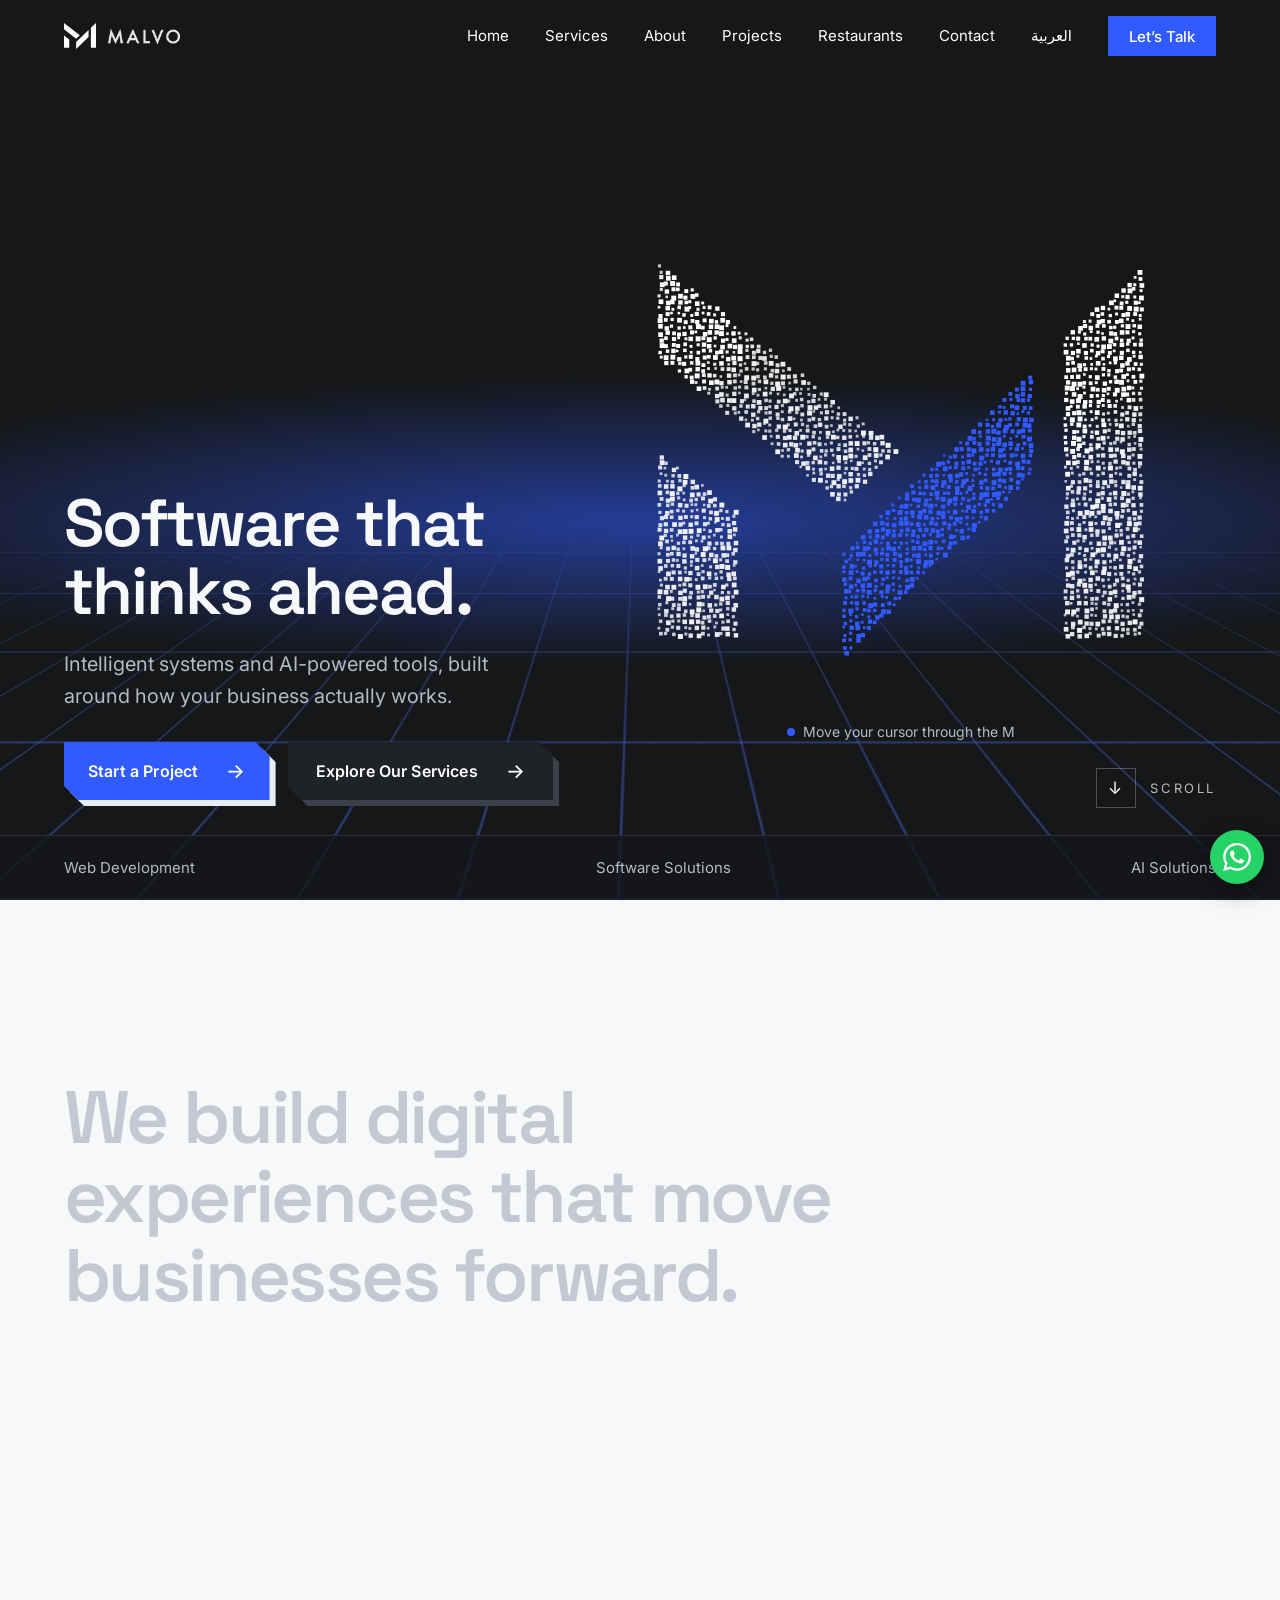
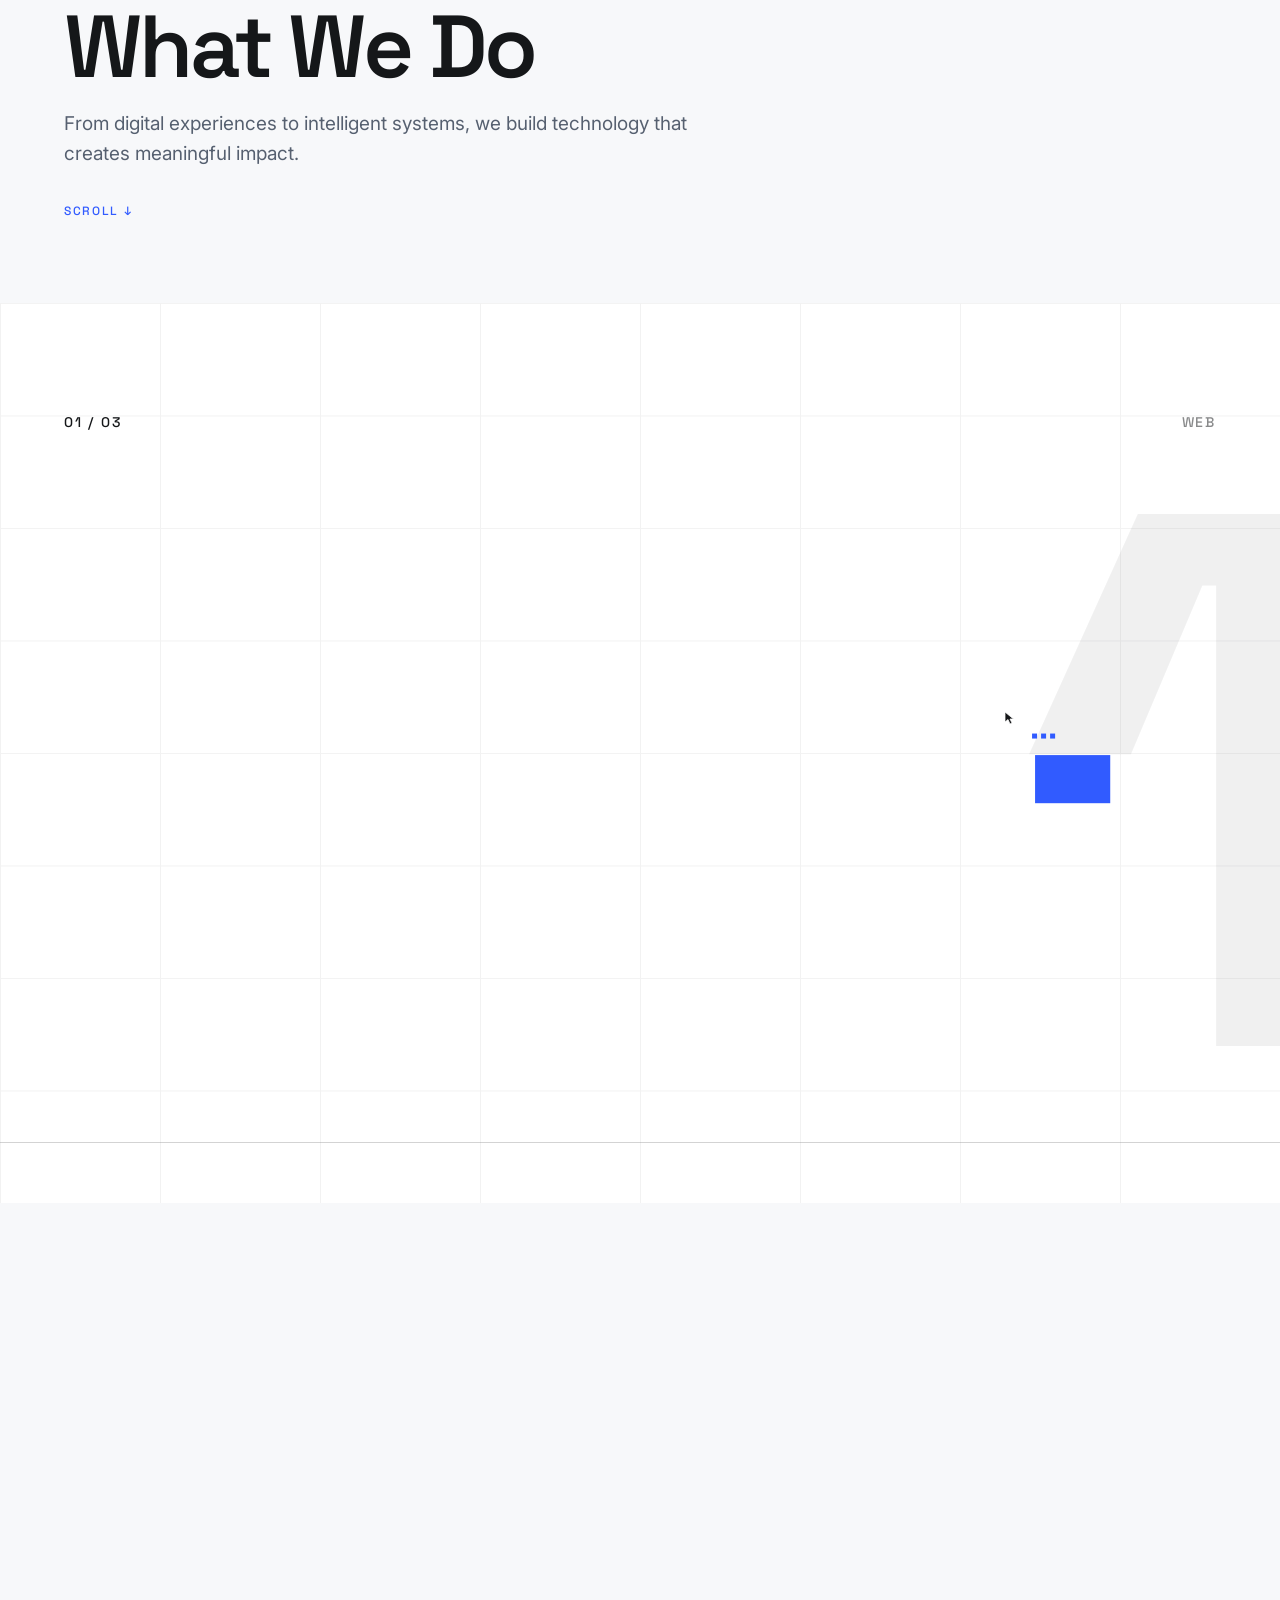
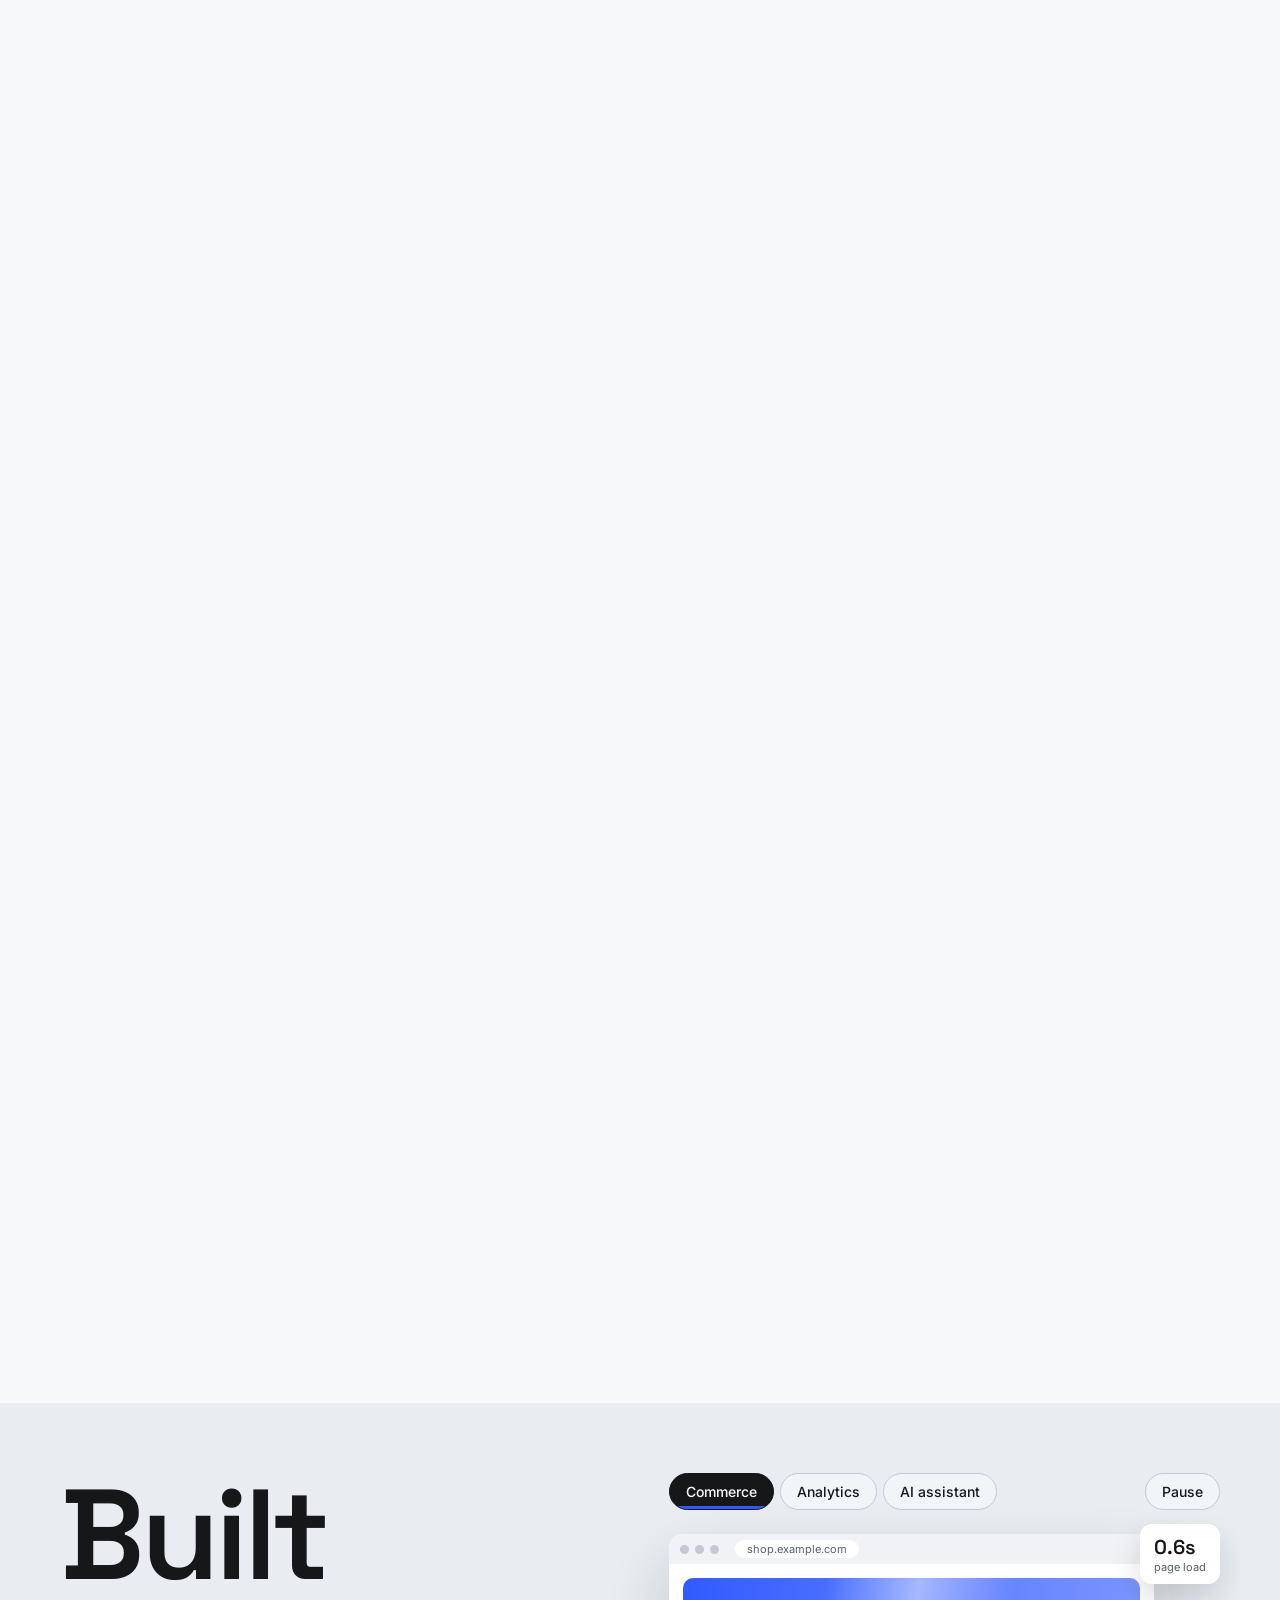
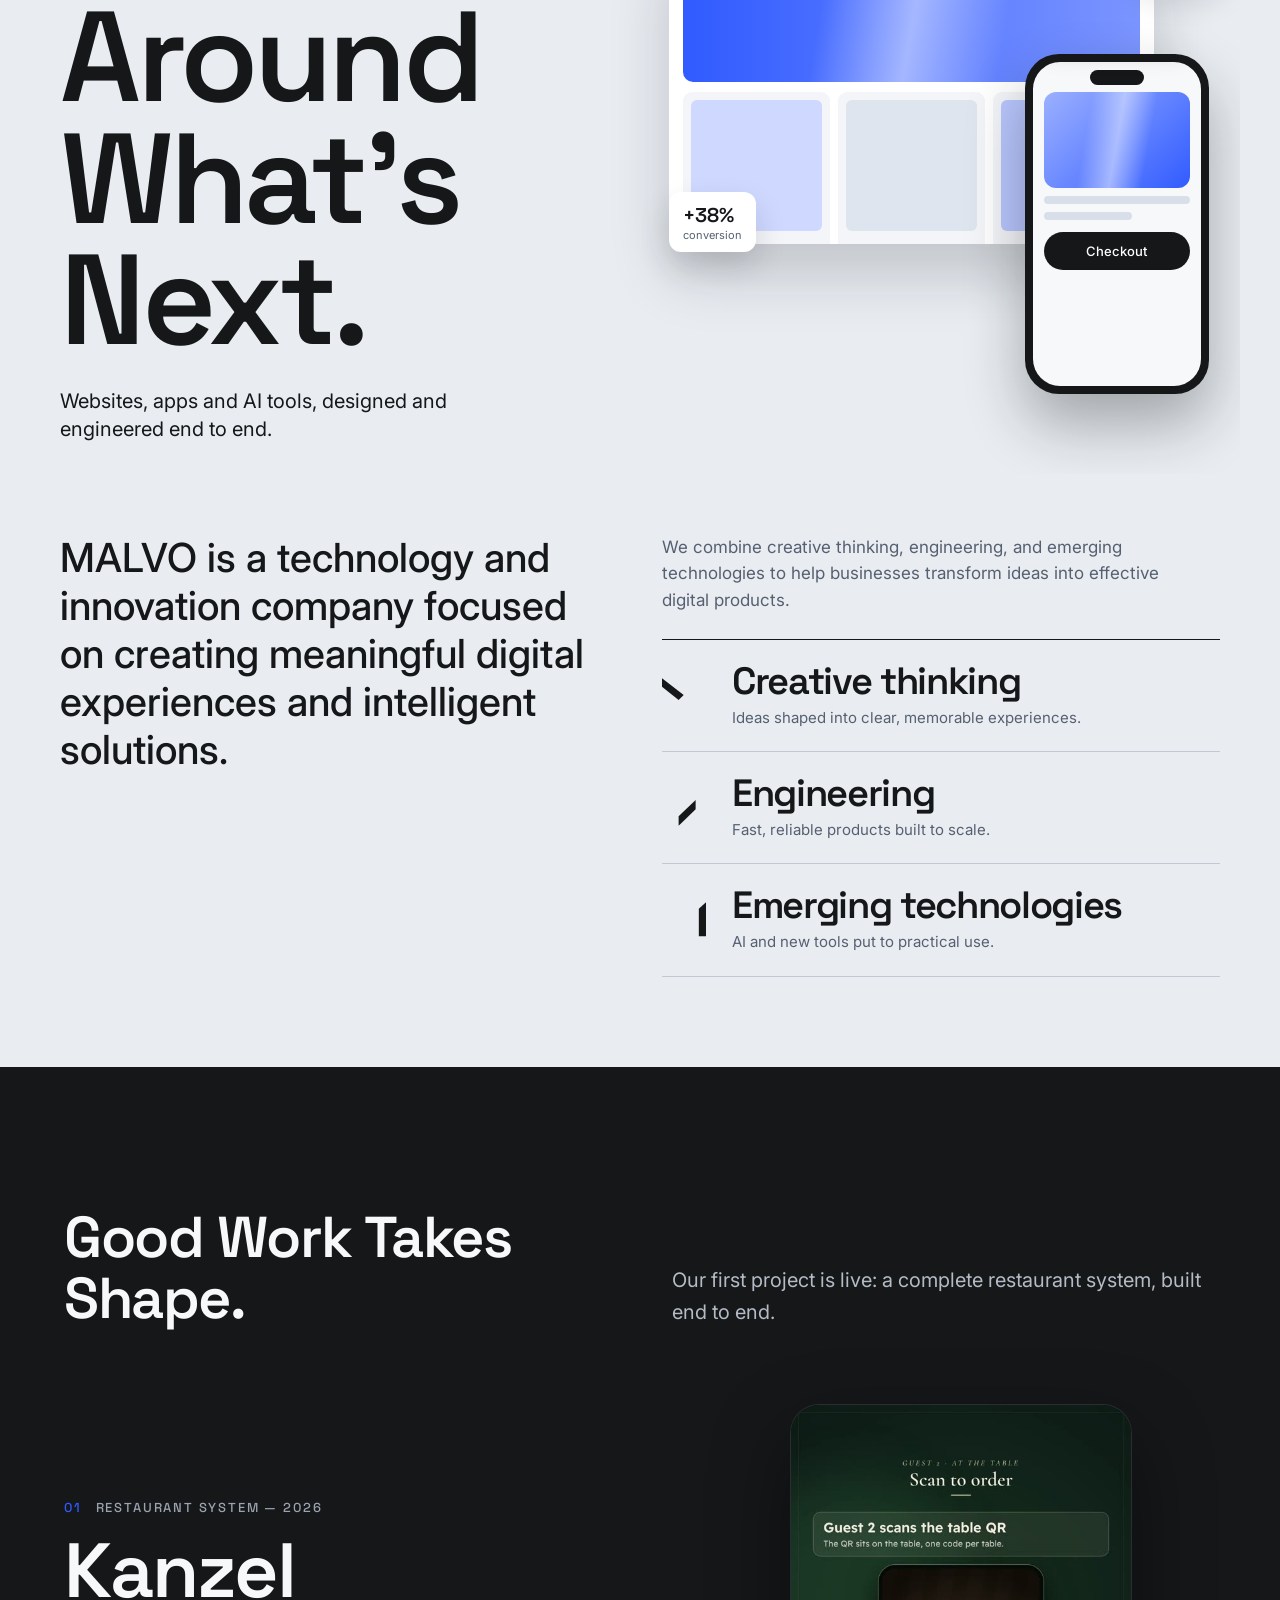
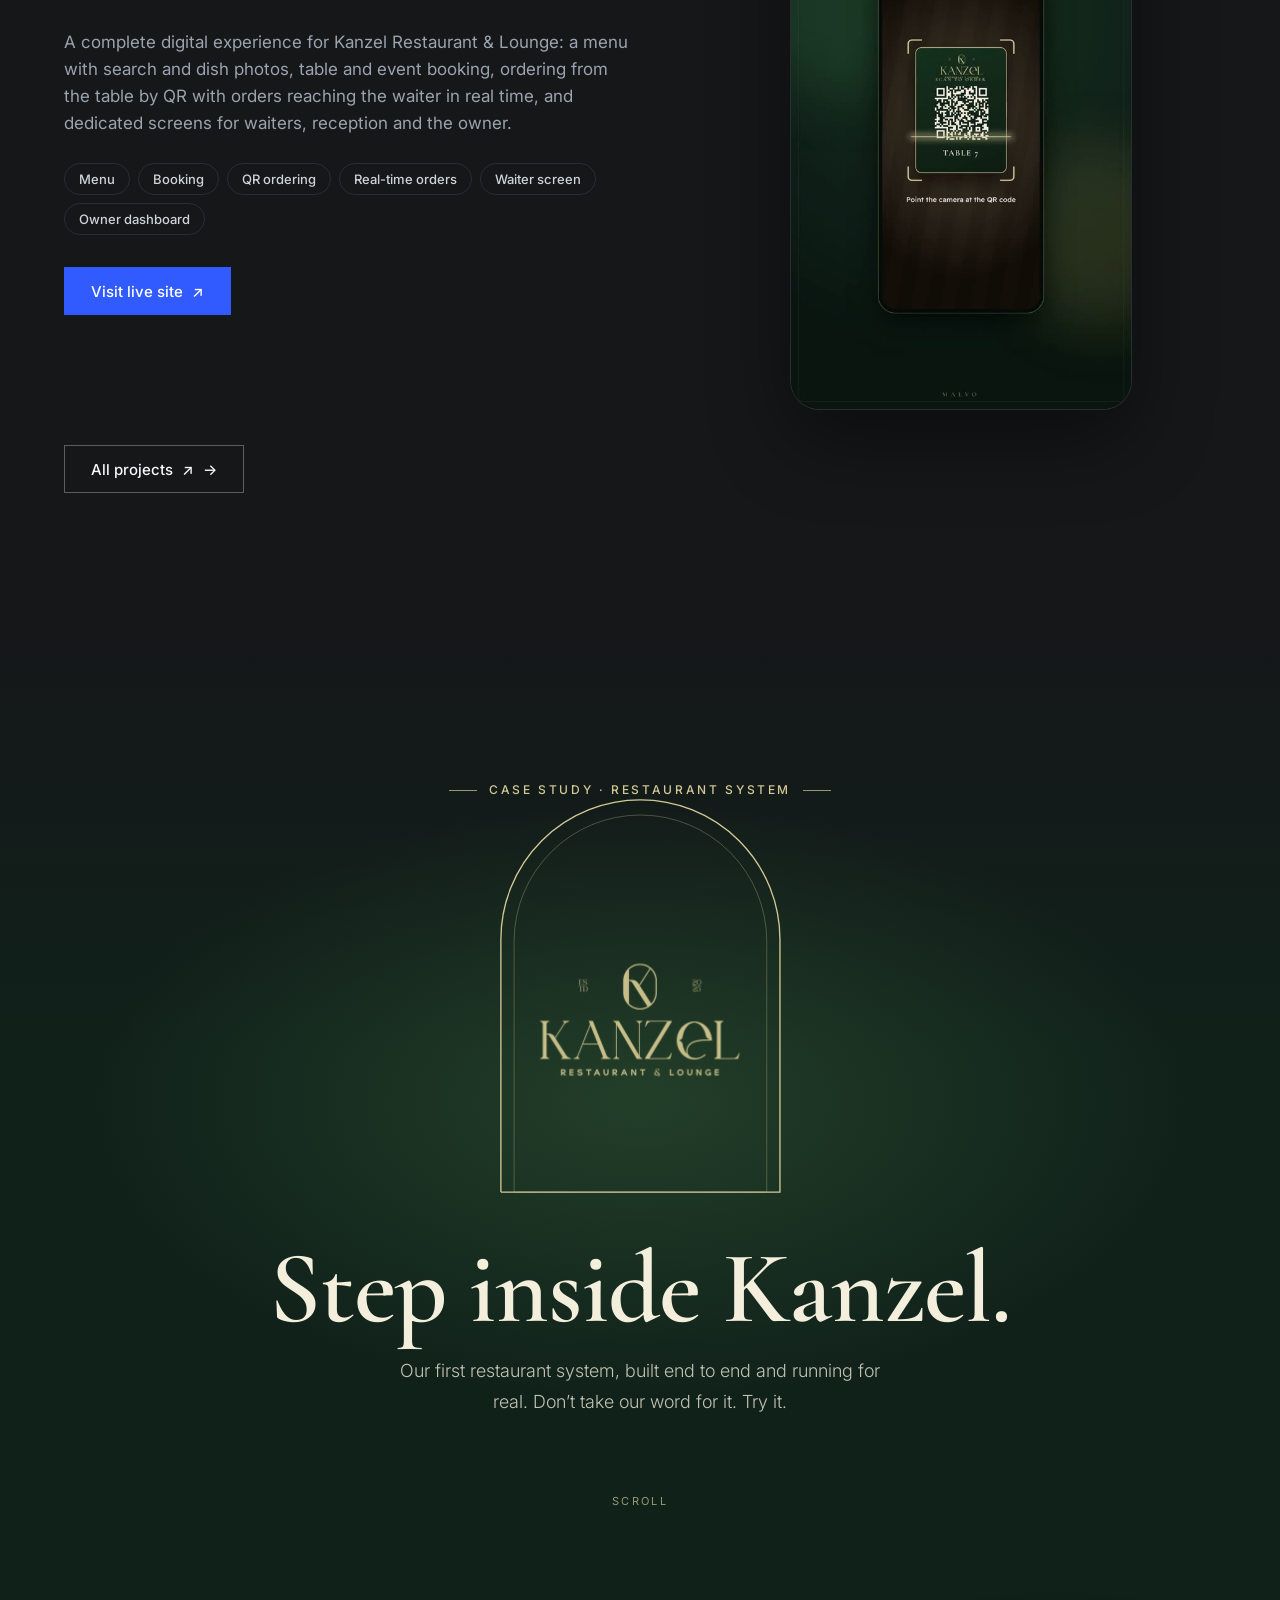
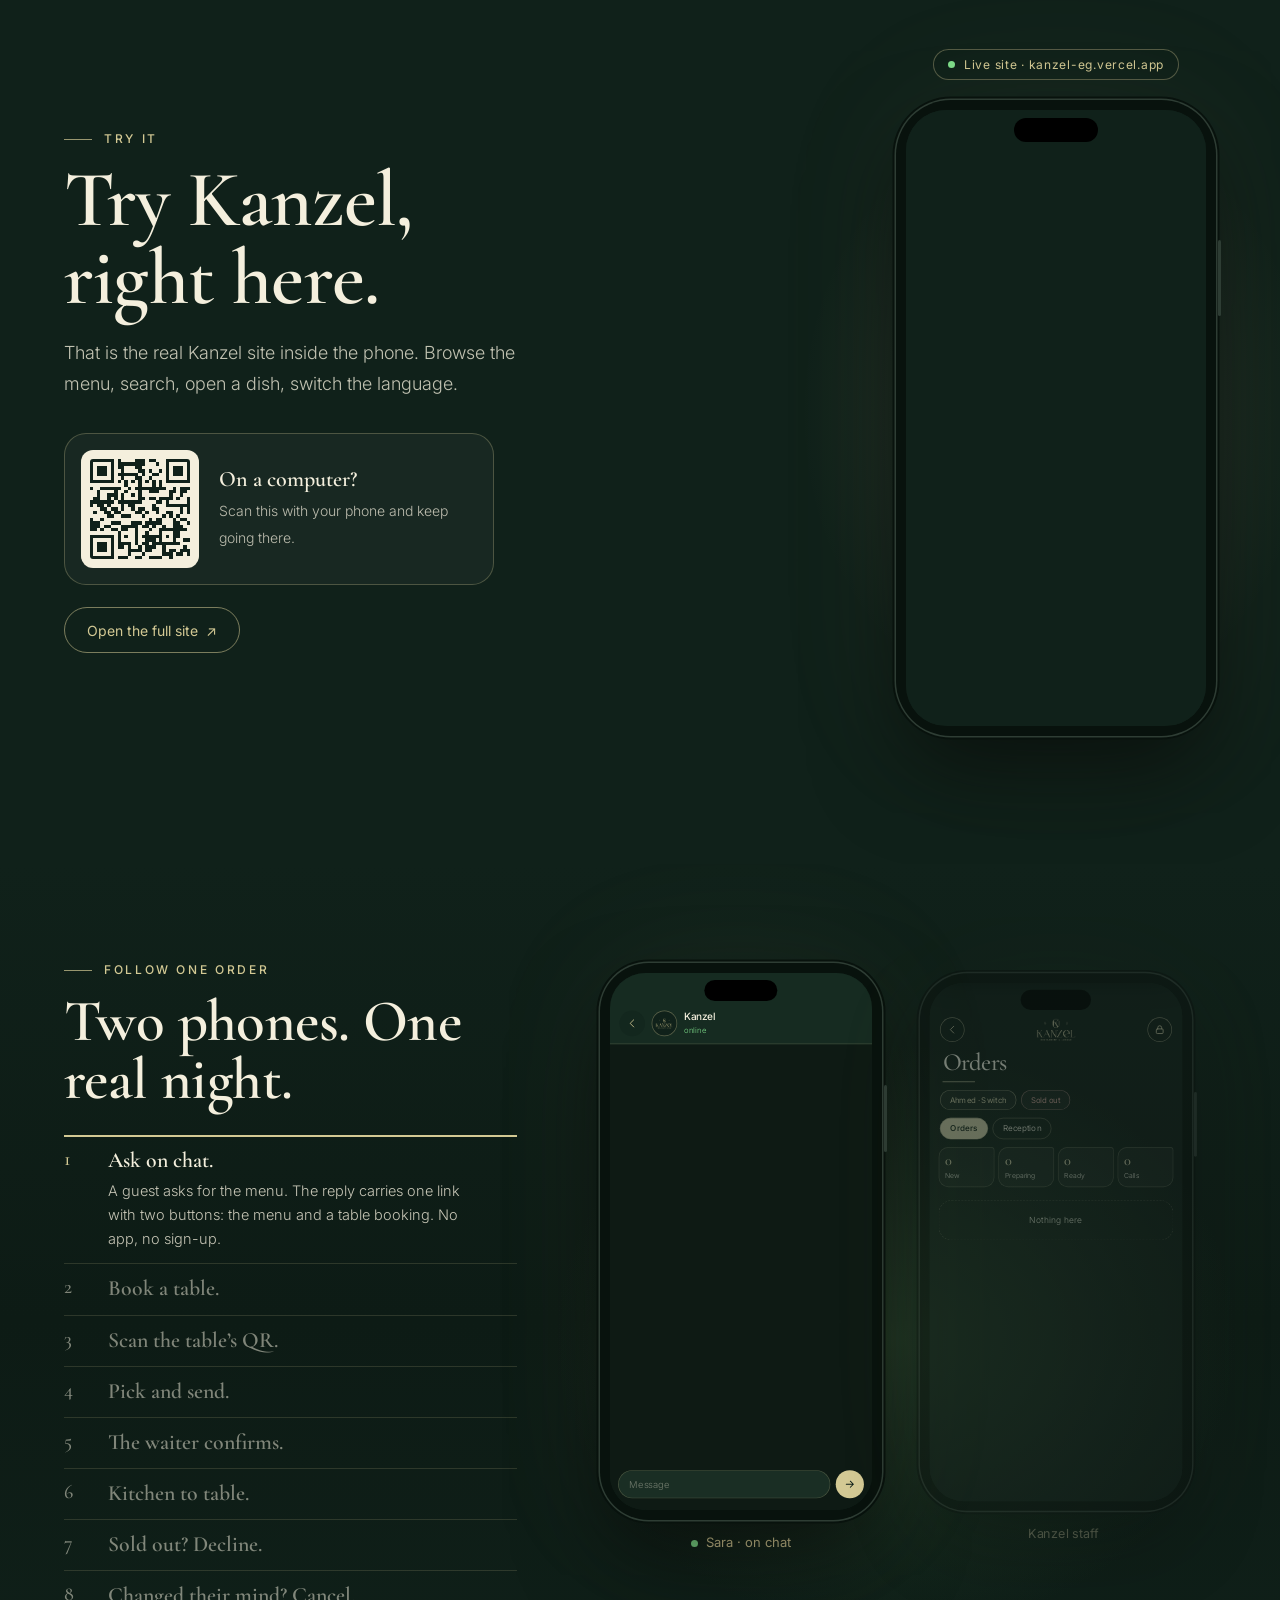
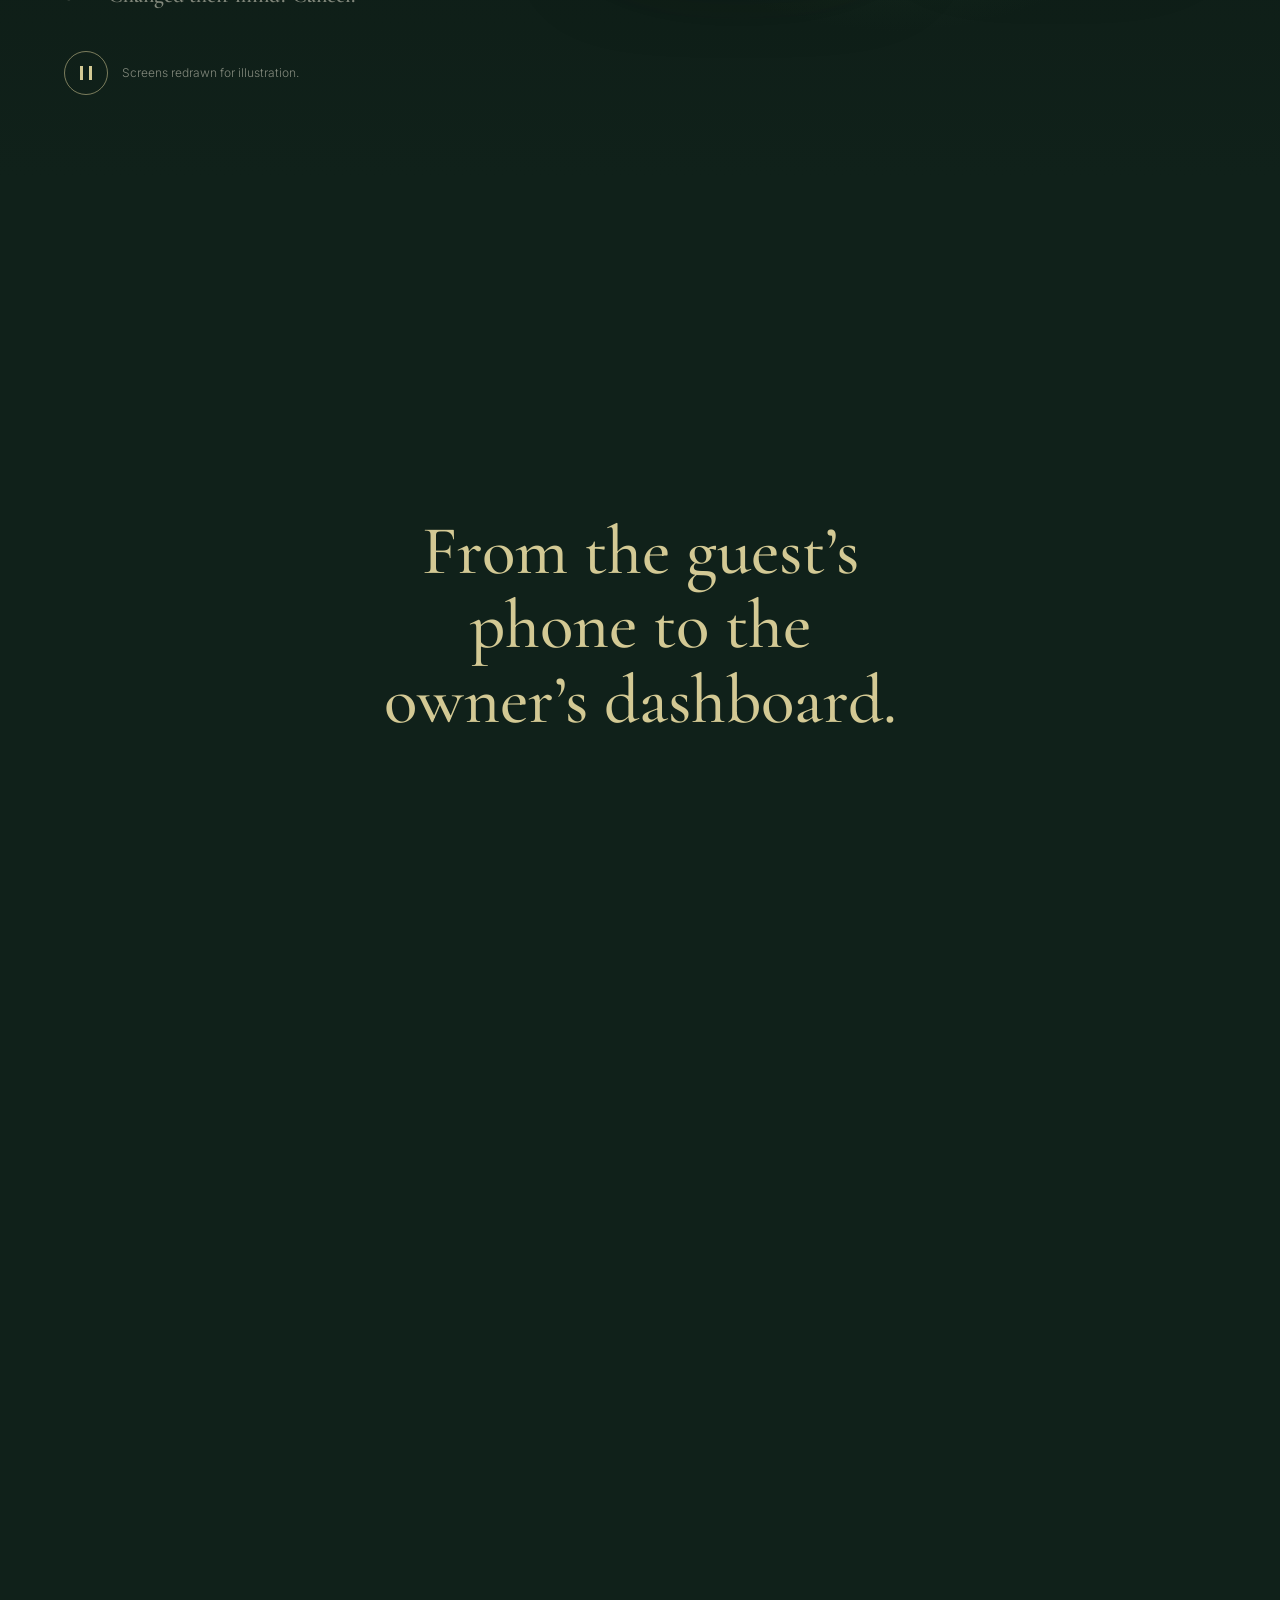
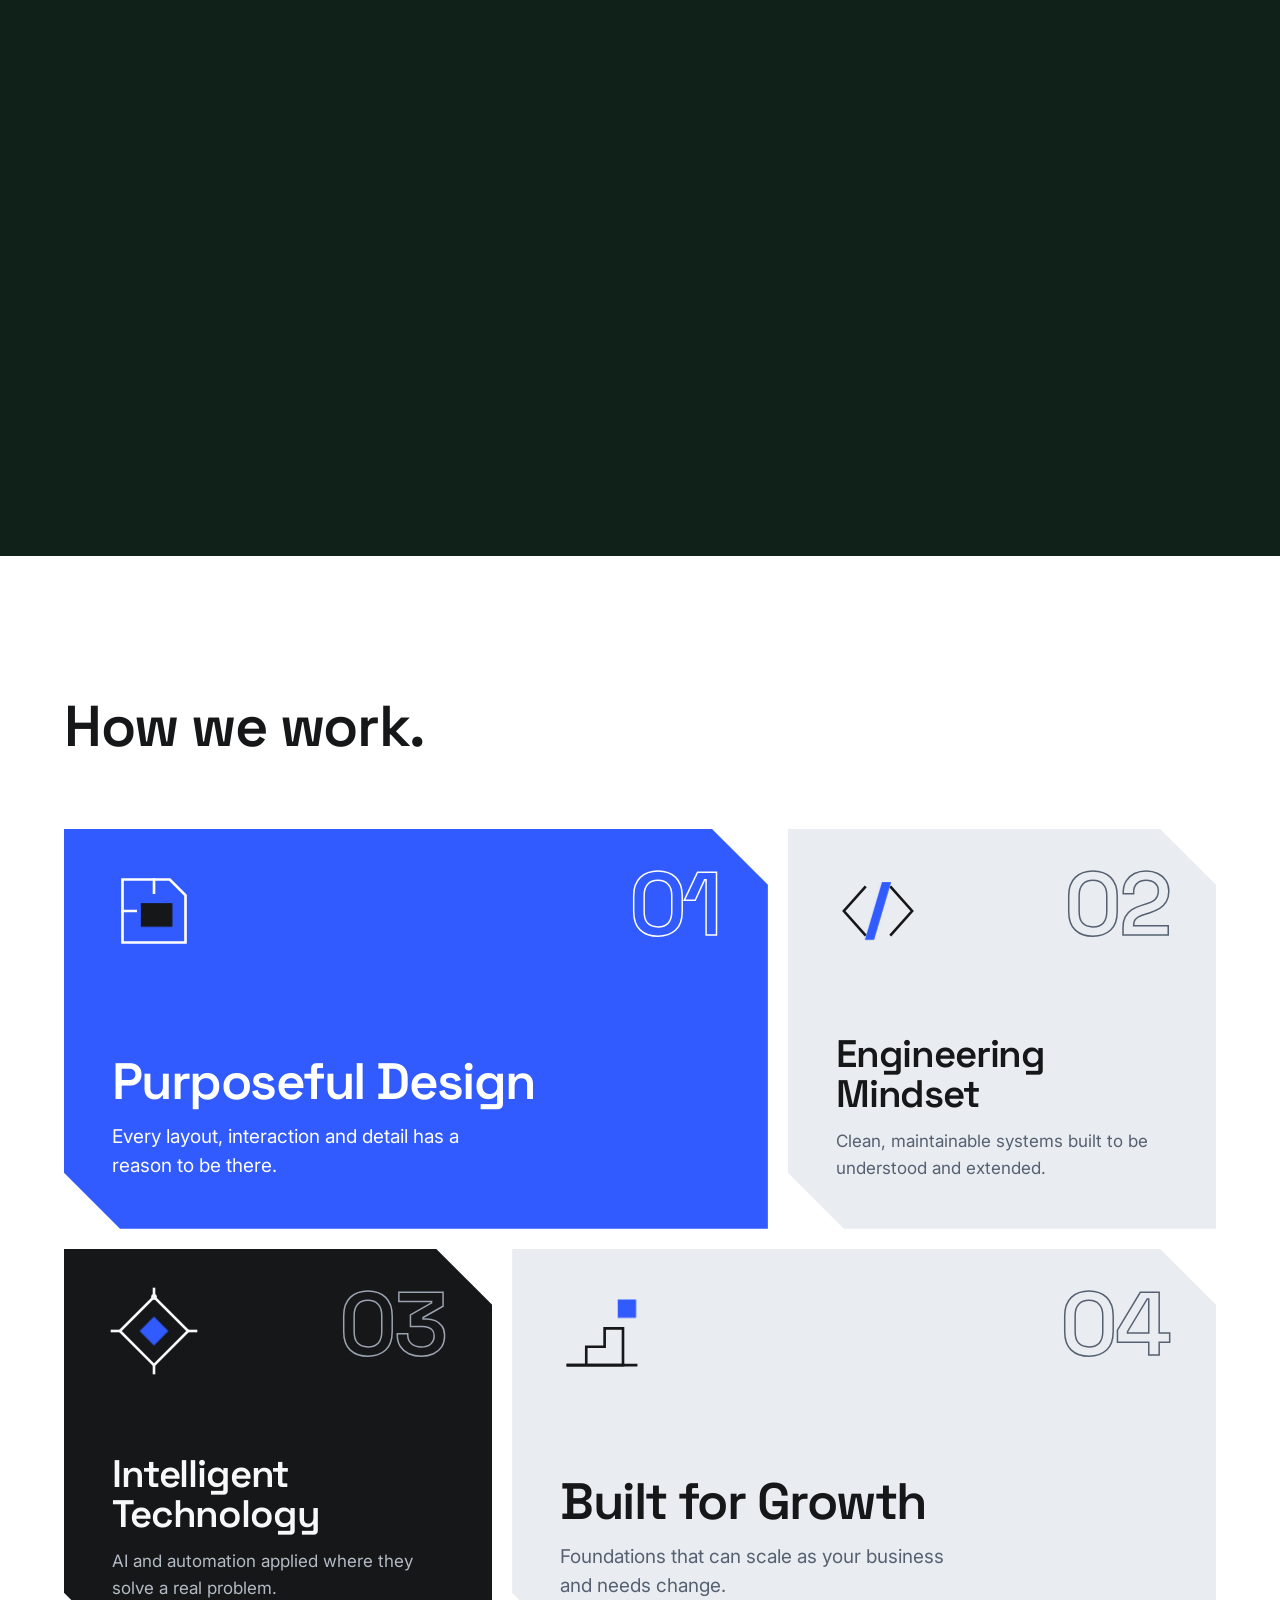
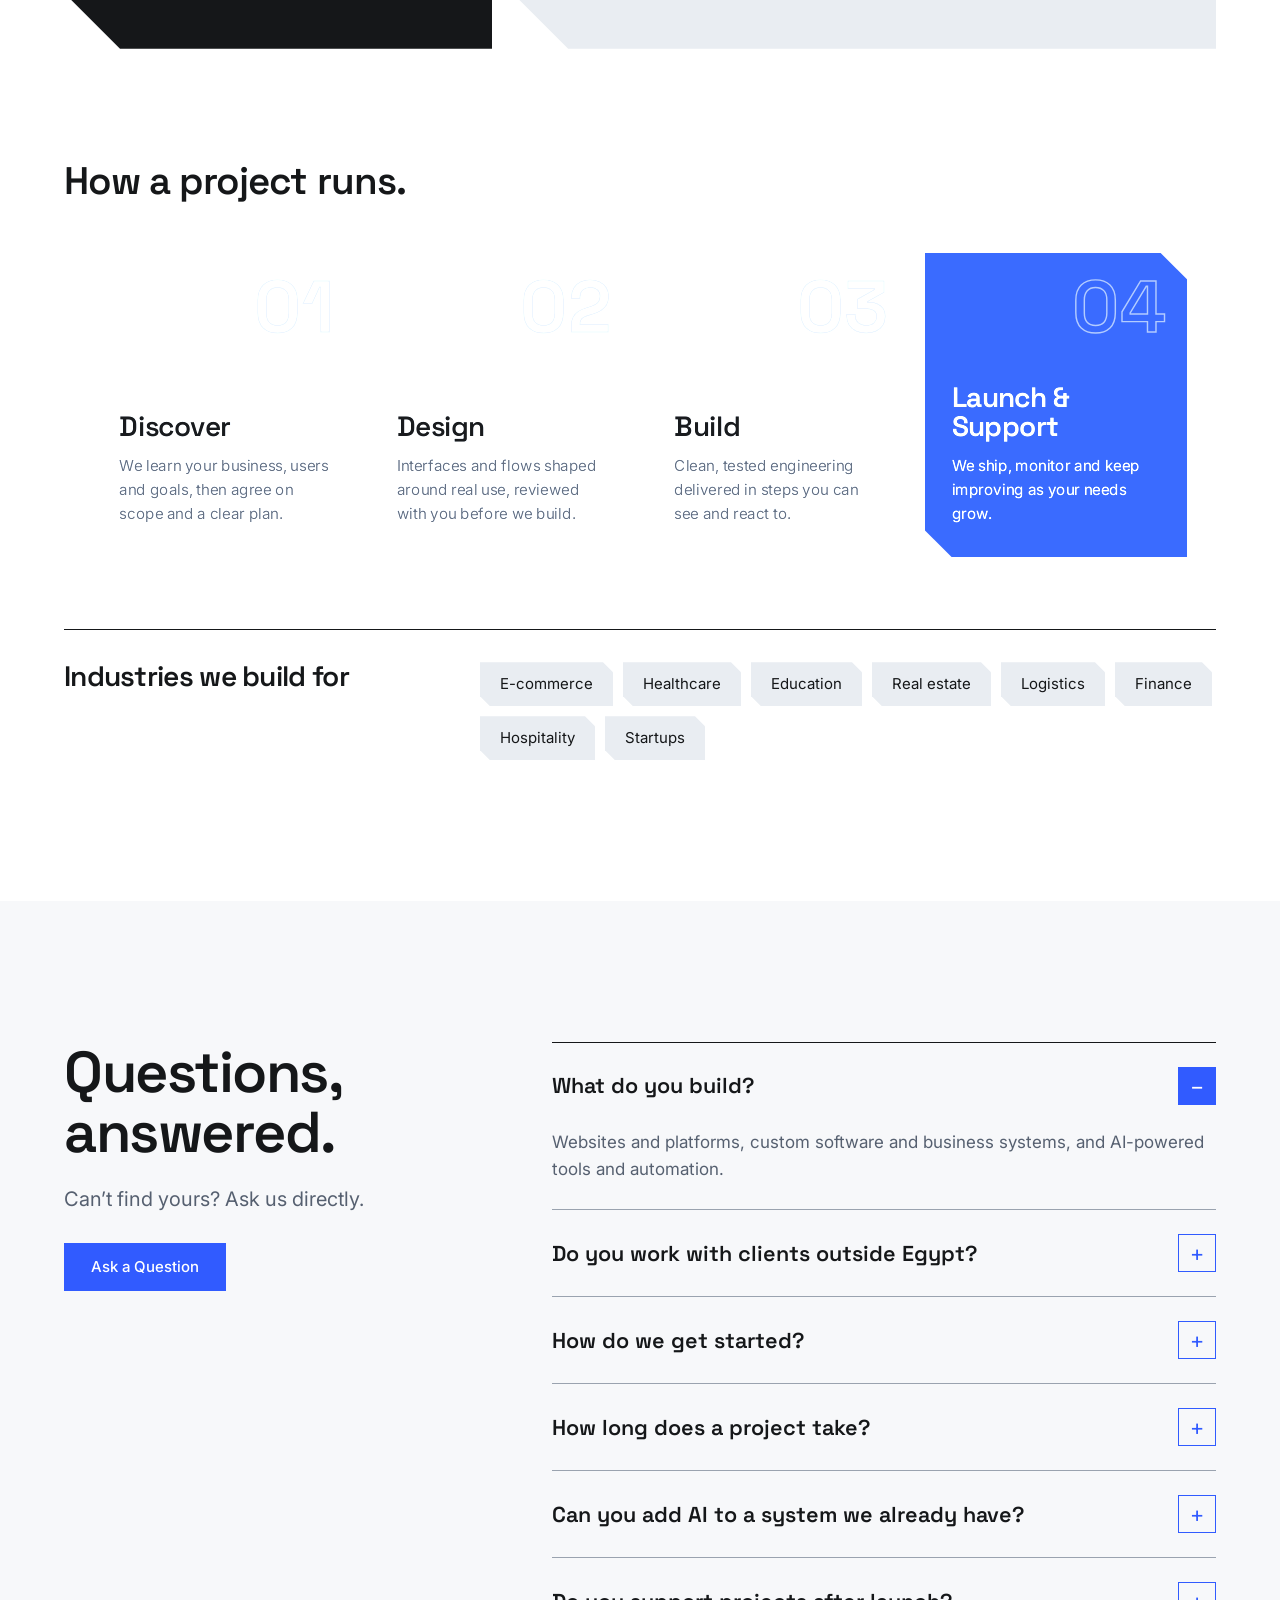
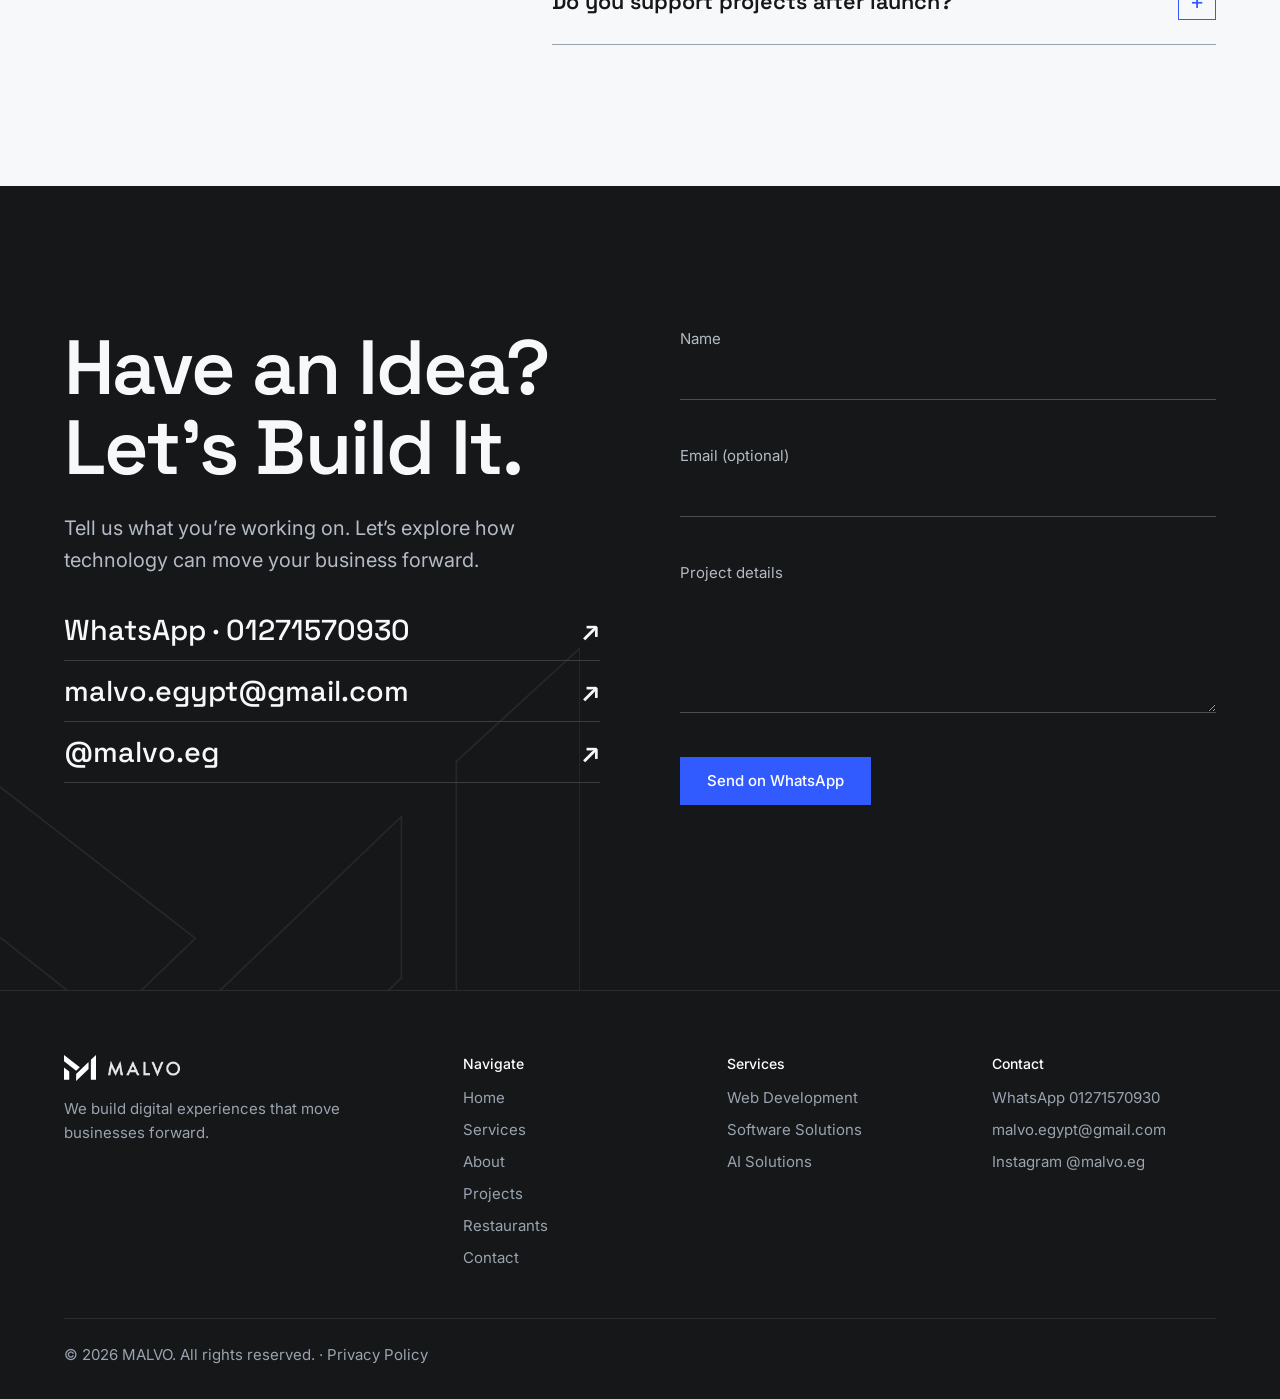
==== commit a174a1df: "Add files via upload" ====
--- a/index.html
+++ b/index.html
@@ -22,7 +22,7 @@
 <meta property="og:url" content="https://malvo-eg.vercel.app/">
 <link rel="apple-touch-icon" href="apple-touch-icon.png">
 <link rel="manifest" href="site.webmanifest">
-<script type="application/ld+json">{"@context": "https://schema.org", "@type": "Organization", "name": "MALVO", "url": "https://malvo-eg.vercel.app/", "logo": "https://malvo-eg.vercel.app/malvo-symbol.svg", "email": "malvo.egypt@gmail.com", "description": "Technology and innovation company building web platforms, custom software and AI-powered solutions.", "areaServed": ["EG", "Worldwide"], "sameAs": ["https://www.instagram.com/malvo.eg"]}</script>
+<script type="application/ld+json">{"@context": "https://schema.org", "@type": "Organization", "name": "MALVO", "url": "https://malvo-eg.vercel.app/", "logo": "https://malvo-eg.vercel.app/malvo-symbol.svg", "email": "malvo.egypt@gmail.com", "telephone": "+201271570930", "description": "Technology and innovation company building web platforms, custom software and AI-powered solutions.", "areaServed": ["EG", "Worldwide"], "sameAs": ["https://www.instagram.com/malvo.eg"]}</script>
 <link rel="icon" type="image/svg+xml" href="favicon.svg">
 <link rel="preconnect" href="https://fonts.googleapis.com">
 <link rel="preconnect" href="https://fonts.gstatic.com" crossorigin>
@@ -133,6 +133,7 @@
 <div class="wrap">
 <div class="head"><h2>Good Work Takes Shape.</h2><p class="lead">Our first project is live: a complete restaurant system, built end to end.</p></div>
 <div id="work"></div>
+<p style="margin-top:36px"><a class="btn sec" href="projects"><span>All projects</span><span aria-hidden="true">↗</span></a></p>
 </div>
 </section>
 
@@ -218,15 +219,16 @@
 <h2>Have an Idea? Let’s Build It.</h2>
 <p class="lead">Tell us what you’re working on. Let’s explore how technology can move your business forward.</p>
 <div class="links">
+<a href="https://wa.me/201271570930" target="_blank" rel="noopener"><span>WhatsApp · <bdi>01271570930</bdi></span><span aria-hidden="true">↗</span></a>
 <a href="mailto:malvo.egypt@gmail.com"><span>malvo.egypt@gmail.com</span><span aria-hidden="true">↗</span></a>
 <a href="https://www.instagram.com/malvo.eg" target="_blank" rel="noopener"><span>@malvo.eg</span><span aria-hidden="true">↗</span></a>
 </div>
 </div>
 <form id="form" novalidate>
 <label>Name<input name="name" autocomplete="name" required><span class="err" data-for="name"></span></label>
-<label>Email<input name="email" type="email" autocomplete="email" required><span class="err" data-for="email"></span></label>
+<label>Email (optional)<input name="email" type="email" autocomplete="email" required><span class="err" data-for="email"></span></label>
 <label>Project details<textarea name="msg" required></textarea><span class="err" data-for="msg"></span></label>
-<div><button class="btn pri" type="submit">Send by email</button></div>
+<div><button class="btn pri" type="submit">Send on WhatsApp</button></div>
 <p id="status" role="status" aria-live="polite"></p>
 </form>
 </div>
@@ -240,11 +242,12 @@
 <p style="max-width:32ch">We build digital experiences that move businesses forward.</p></div>
 <div><h3>Navigate</h3><ul><li><a href="#home">Home</a></li><li><a href="#services">Services</a></li><li><a href="#about">About</a></li><li><a href="#projects">Projects</a></li><li><a href="#restaurants">Restaurants</a></li><li><a href="#contact">Contact</a></li></ul></div>
 <div><h3>Services</h3><ul><li><a href="#services">Web Development</a></li><li><a href="#services">Software Solutions</a></li><li><a href="#services">AI Solutions</a></li></ul></div>
-<div><h3>Contact</h3><ul><li><a href="mailto:malvo.egypt@gmail.com">malvo.egypt@gmail.com</a></li><li><a href="https://www.instagram.com/malvo.eg" target="_blank" rel="noopener">Instagram @malvo.eg</a></li></ul></div>
+<div><h3>Contact</h3><ul><li><a href="https://wa.me/201271570930" target="_blank" rel="noopener">WhatsApp <bdi>01271570930</bdi></a></li><li><a href="mailto:malvo.egypt@gmail.com">malvo.egypt@gmail.com</a></li><li><a href="https://www.instagram.com/malvo.eg" target="_blank" rel="noopener">Instagram @malvo.eg</a></li></ul></div>
 </div>
 <p class="copy">© <span id="yr">2026</span> MALVO. All rights reserved. · <a href="privacy.html">Privacy Policy</a></p>
 </div>
 </footer>
+<a class="wa" href="https://wa.me/201271570930?text=Hi%20MALVO%2C%20I%E2%80%99d%20like%20to%20talk%20about%20a%20project." target="_blank" rel="noopener" aria-label="Chat on WhatsApp"><svg viewBox="0 0 24 24" aria-hidden="true"><path d="M17.472 14.382c-.297-.149-1.758-.867-2.03-.967-.273-.099-.471-.148-.67.15-.197.297-.767.966-.94 1.164-.173.199-.347.223-.644.075-.297-.15-1.255-.463-2.39-1.475-.883-.788-1.48-1.761-1.653-2.059-.173-.297-.018-.458.13-.606.134-.133.298-.347.446-.52.149-.174.198-.298.298-.497.099-.198.05-.371-.025-.52-.075-.149-.669-1.612-.916-2.207-.242-.579-.487-.5-.669-.51-.173-.008-.371-.01-.57-.01-.198 0-.52.074-.792.372-.272.297-1.04 1.016-1.04 2.479 0 1.462 1.065 2.875 1.213 3.074.149.198 2.096 3.2 5.077 4.487.709.306 1.262.489 1.694.625.712.227 1.36.195 1.871.118.571-.085 1.758-.719 2.006-1.413.248-.694.248-1.289.173-1.413-.074-.124-.272-.198-.57-.347m-5.421 7.403h-.004a9.87 9.87 0 01-5.031-1.378l-.361-.214-3.741.982.998-3.648-.235-.374a9.86 9.86 0 01-1.51-5.26c.001-5.45 4.436-9.884 9.888-9.884 2.64 0 5.122 1.03 6.988 2.898a9.825 9.825 0 012.893 6.994c-.003 5.45-4.437 9.884-9.885 9.884m8.413-18.297A11.815 11.815 0 0012.05 0C5.495 0 .16 5.335.157 11.892c0 2.096.547 4.142 1.588 5.945L.057 24l6.305-1.654a11.882 11.882 0 005.683 1.448h.005c6.554 0 11.89-5.335 11.893-11.893a11.821 11.821 0 00-3.48-8.413Z"/></svg></a>
 
 <script src="main.js" defer></script>
 <script src="services.js" defer></script>
--- a/style.css
+++ b/style.css
@@ -419,3 +419,21 @@
 .rs-cta{margin-top:clamp(36px,5vw,60px)}
 @media(max-width:860px){.feat{grid-template-columns:1fr}.feat-media{order:-1;width:min(78%,300px)}.rs-grid{grid-template-columns:1fr 1fr}}
 @media(max-width:520px){.rs-grid{grid-template-columns:1fr}}
+
+/* WhatsApp floating button */
+.wa{position:fixed;z-index:45;inset-inline-end:16px;bottom:calc(16px + env(safe-area-inset-bottom,0px));width:54px;height:54px;border-radius:50%;background:#25d366;color:#fff;display:grid;place-items:center;box-shadow:0 8px 24px rgba(0,0,0,.35);transition:transform .25s var(--ease)}
+.wa:hover{transform:scale(1.07)}.wa:focus-visible{outline:3px solid #fff;outline-offset:3px}
+.wa svg{width:28px;height:28px;fill:currentColor}
+/* touch targets: at least 44px */
+@media(max-width:860px),(pointer:coarse){
+.skip{min-height:44px}
+.logo{min-height:44px}
+.sc{min-height:44px}
+.links a{min-height:48px}
+input,textarea{min-height:44px}
+footer ul{gap:0}
+footer li a{display:inline-flex;align-items:center;min-height:44px}
+.copy a{display:inline-block;padding:12px 0}
+#about .ab-seg button,#about .ab-pp{min-height:44px}
+}
+@media(max-width:860px){html .sc{display:none}}
--- a/kanzel-sim.css
+++ b/kanzel-sim.css
@@ -22,7 +22,7 @@
 @keyframes kzsfill{to{transform:scaleX(1)}}
 .kzs-ct{grid-area:ct;display:flex;align-items:center;gap:14px;margin-top:20px}
 .kzs-ct small{font:300 12px var(--kb);color:rgba(244,239,221,.5)}
-.kzs-pp{all:unset;box-sizing:border-box;width:40px;height:40px;border-radius:50%;border:1px solid rgba(211,201,148,.55);display:grid;place-items:center;cursor:pointer;flex:none;transition:background .25s}
+.kzs-pp{all:unset;box-sizing:border-box;width:44px;height:44px;border-radius:50%;border:1px solid rgba(211,201,148,.55);display:grid;place-items:center;cursor:pointer;flex:none;transition:background .25s}
 .kzs-pp:hover{background:rgba(211,201,148,.16)}.kzs-pp:focus-visible{outline:2px solid var(--kg);outline-offset:3px}
 .kzs-pp i{width:12px;height:14px;border-left:3.5px solid var(--kg);border-right:3.5px solid var(--kg)}
 .kzs.pz .kzs-pp i{width:0;height:0;border:0;border-left:12px solid var(--kg);border-top:7px solid transparent;border-bottom:7px solid transparent}
@@ -71,6 +71,7 @@
 .q-b.q-on{opacity:1;transform:none}.q-b.me{align-self:flex-end;background:var(--km);border-end-end-radius:4px;color:#fff}.q-b.th{align-self:flex-start;background:#1d3328;border:1px solid rgba(211,201,148,.18);border-end-start-radius:4px}
 .q-lk{display:block;margin-top:8px;border-radius:12px;overflow:hidden;background:#0e1a14;border:1px solid rgba(211,201,148,.3)}
 .q-lk .im{height:84px;display:grid;place-items:center;background:radial-gradient(70% 90% at 50% 40%,#2b4a36,#10211a)}.q-lk .im img{height:46px}
+.q-lbs{display:grid;grid-template-columns:1fr 1fr;gap:6px;padding:0 8px 8px}.q-lbtn{display:block;text-align:center;font:500 12.5px/1.2 var(--kb);padding:9px 6px;border-radius:9px;background:rgba(211,201,148,.12);border:1px solid rgba(211,201,148,.42);color:var(--kc)}
 .q-lk div.tx{padding:8px 11px}.q-lk b{display:block;font:500 13px var(--kb)}.q-lk small{font:300 11.5px var(--kb);color:var(--kg)}
 .q-ty{align-self:flex-start;display:flex;gap:4px;padding:12px 14px;border-radius:16px;background:#1d3328;opacity:0;height:0;padding-block:0;overflow:hidden;transition:opacity .25s}
 .q-ty.on{opacity:1;height:auto;padding-block:12px}.q-ty i{width:6px;height:6px;border-radius:50%;background:var(--kg);animation:qdot 1s infinite}.q-ty i:nth-child(2){animation-delay:.15s}.q-ty i:nth-child(3){animation-delay:.3s}
@@ -154,22 +155,30 @@
 .q-ov .q-btn{margin-top:8px;height:46px}
 .q-tst{position:absolute;z-index:45;left:50%;bottom:26px;translate:-50% 0;padding:10px 18px;border-radius:99px;background:var(--kc);color:var(--kf);font:500 12.5px var(--kb);box-shadow:0 10px 28px rgba(0,0,0,.5);opacity:0;transform:translateY(16px);transition:.4s var(--ease);white-space:nowrap}.q-tst.on{opacity:1;transform:none}
 .ff,.ff *{transition:none!important;animation:none!important}
-/* small screens: one phone at a time, the stage follows the action */
+/* small screens: the guest phone alone and big; when staff act it shrinks and the staff phone joins it */
 @media(max-width:860px){
  .kzs{padding:82px 0 64px}
  .kzs-g{grid-template-columns:1fr;grid-template-areas:"hd" "st" "ch" "bars" "ct";row-gap:0}
  .kzs-hd .kz-h{font-size:clamp(2.2rem,9vw,3rem);margin-bottom:20px}
- .kzs{--sw:264}
- .kzs-st{position:relative;display:block;height:calc(var(--sw)*800/390*1px + 80px);margin-bottom:8px}
- .kzs-dv{position:absolute;left:50%;top:0;translate:-50% 0}
- .kzs-dv:not(.act){opacity:0;transform:translateX(34px) scale(.96);pointer-events:none}
- html[dir=rtl] .kzs-dv:not(.act){transform:translateX(-34px) scale(.96)}
+ .kzs{--sw:276}
+ .kzs-st{--k:1;--pw:calc(var(--sw)*1px + 20px);--phh:calc(var(--sw)*800/390*1px + 20px);--gp:12px;position:relative;display:block;height:calc(var(--phh)*var(--k) + 40px);margin-bottom:8px;transition:height .8s var(--ease)}
+ .kzs-st.two{--k:var(--k2,.56)}
+ .kzs-dv{position:absolute;top:0;left:50%;translate:-50% 0;width:var(--pw);height:calc(var(--phh)*var(--k) + 40px);pointer-events:none;display:flex;flex-direction:column;align-items:center;gap:0;transition:left .8s var(--ease),opacity .6s,filter .6s}
+ .kzs-dv:not(.act){transform:none}
+ .kzs-dv .kz-ph{transform:scale(var(--k));transform-origin:50% 0;transition:transform .8s var(--ease)}
+ .kzs-lb{position:absolute;left:0;right:0;top:calc(var(--phh)*var(--k) + 12px);justify-content:center;transition:top .8s var(--ease)}
+ .kzs-st:not(.two) .kzs-dv[data-s=R]{opacity:0;pointer-events:none}
+ .kzs-st.two .kzs-dv[data-s=L]{left:calc(50% - (var(--pw)*var(--k) + var(--gp))/2)}
+ .kzs-st.two .kzs-dv[data-s=R]{left:calc(50% + (var(--pw)*var(--k) + var(--gp))/2)}
+ html[dir=rtl] .kzs-st.two .kzs-dv[data-s=L]{left:calc(50% + (var(--pw)*var(--k) + var(--gp))/2)}
+ html[dir=rtl] .kzs-st.two .kzs-dv[data-s=R]{left:calc(50% - (var(--pw)*var(--k) + var(--gp))/2)}
+ .kzs-st.two .kzs-dv:not(.act){opacity:.5;filter:saturate(.6)}
  .kzs-ch{margin-top:6px;min-height:150px;align-content:start}.kzs-ch li:not(.on){display:none}
  .kzs-ch button{border-top:0;padding-top:0}.kzs-ch .pg{display:none}
- .kzs-bars{display:flex;gap:5px;margin-top:10px;grid-area:bars}
+ .kzs-bars{display:flex;gap:5px;margin-top:0;grid-area:bars}
  .kzs-ct{margin-top:14px}
- .kzs-bars button{all:unset;flex:1;height:22px;cursor:pointer;position:relative}.kzs-bars button::before{content:"";position:absolute;left:0;right:0;top:10px;height:3px;border-radius:3px;background:rgba(211,201,148,.22)}.kzs-bars button.on::before,.kzs-bars button.done::before{background:var(--kg)}
+ .kzs-bars button{all:unset;flex:1;height:44px;cursor:pointer;position:relative}.kzs-bars button::before{content:"";position:absolute;left:0;right:0;top:20px;height:3px;border-radius:3px;background:rgba(211,201,148,.22)}.kzs-bars button.on::before,.kzs-bars button.done::before{background:var(--kg)}
  .kzs-bars button:focus-visible{outline:2px solid var(--kg)}
 }
-@media(max-width:360px){.kzs{--sw:232}}
-@media(prefers-reduced-motion:reduce){.kzs-dv,.q-s,.q-ov .pn{transition:none}}
+@media(max-width:380px){.kzs{--sw:250}}@media(max-width:340px){.kzs{--sw:224}}
+@media(prefers-reduced-motion:reduce){.kzs-dv,.kzs-st,.kzs-lb,.kzs-dv .kz-ph,.q-s,.q-ov .pn{transition:none}}
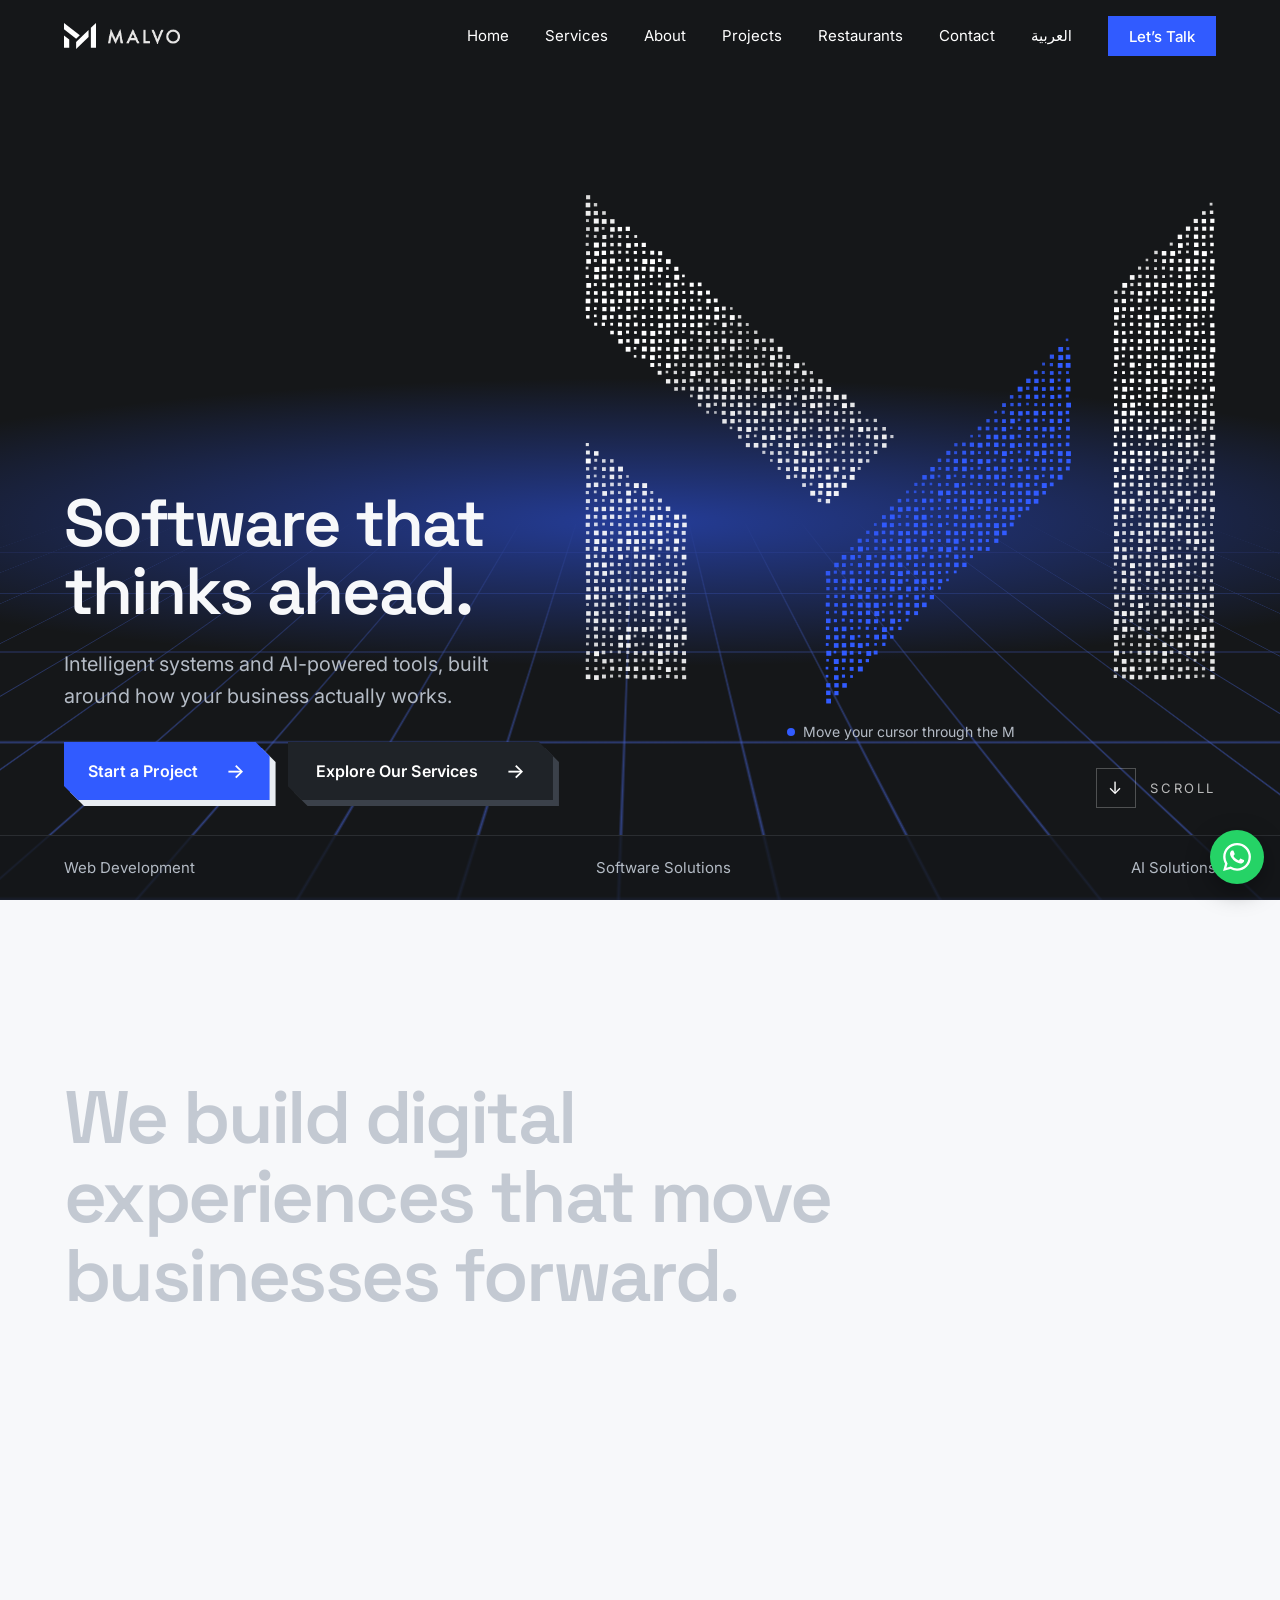
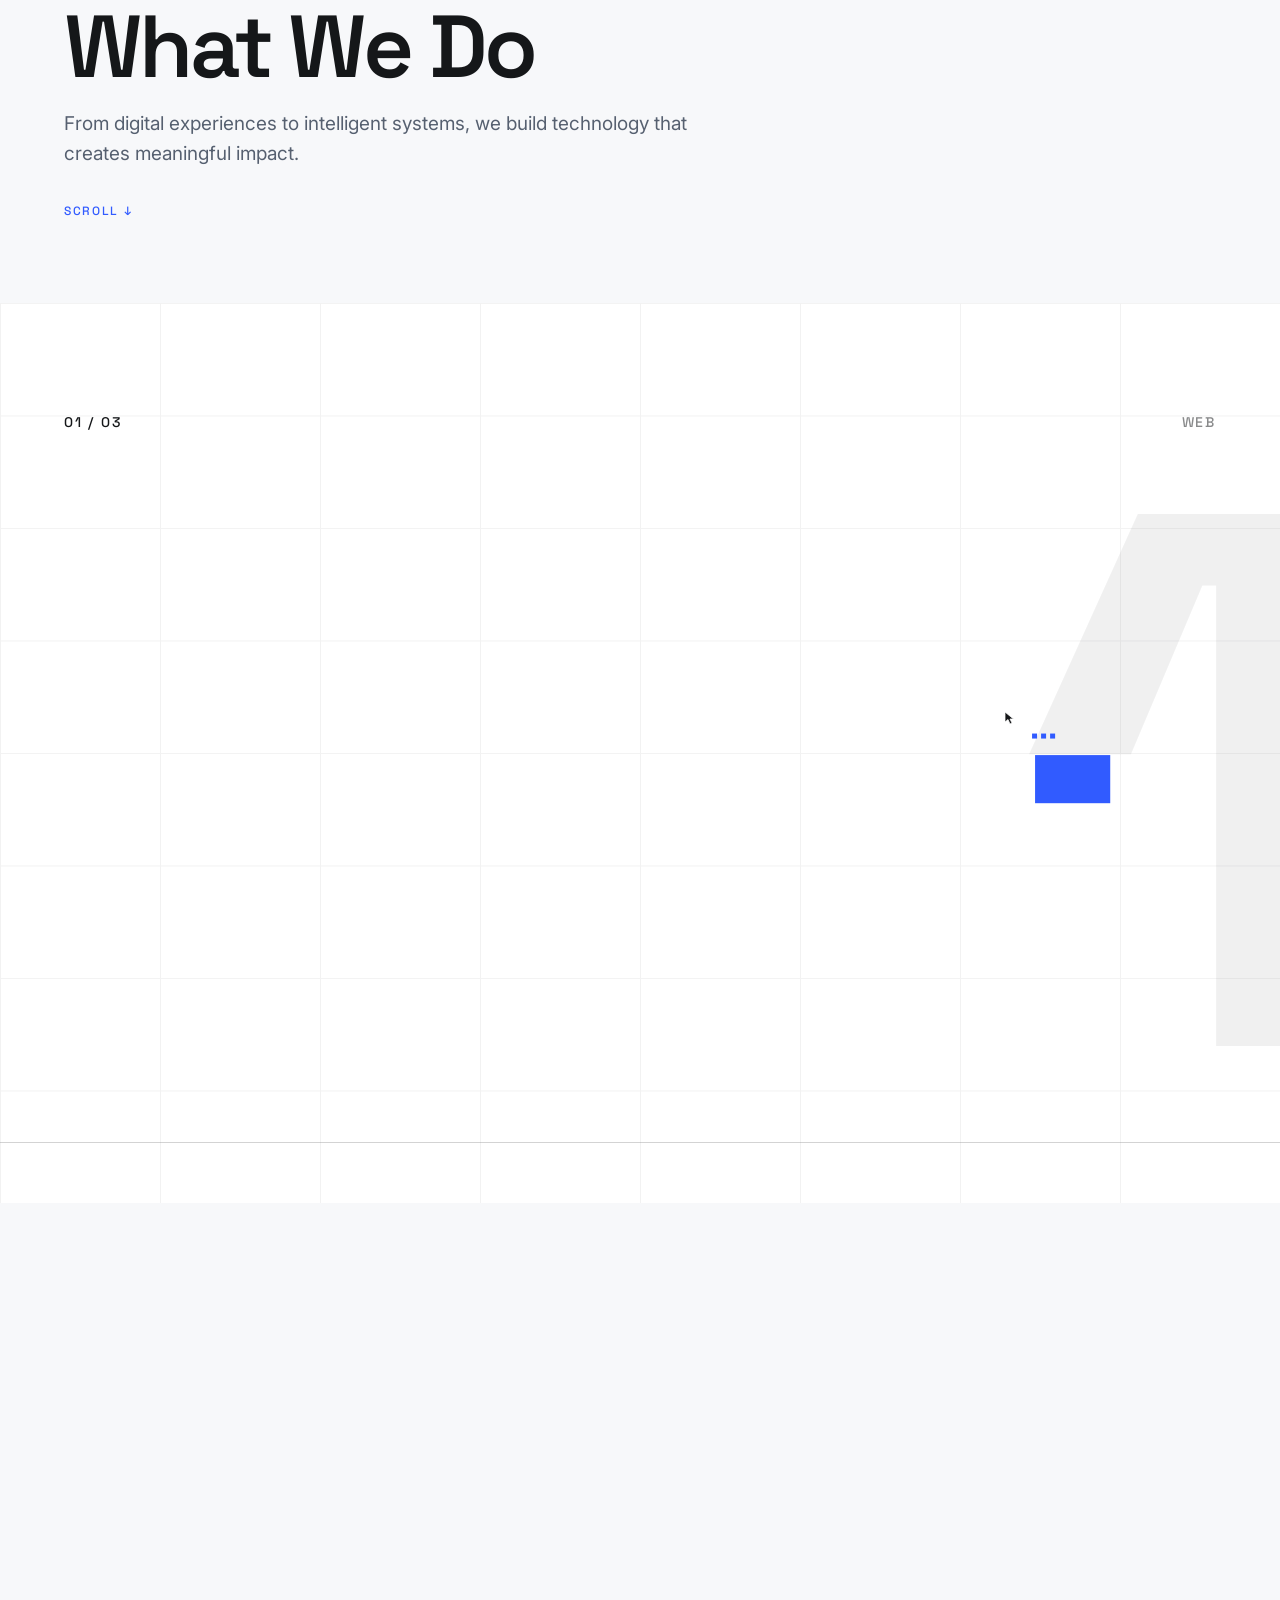
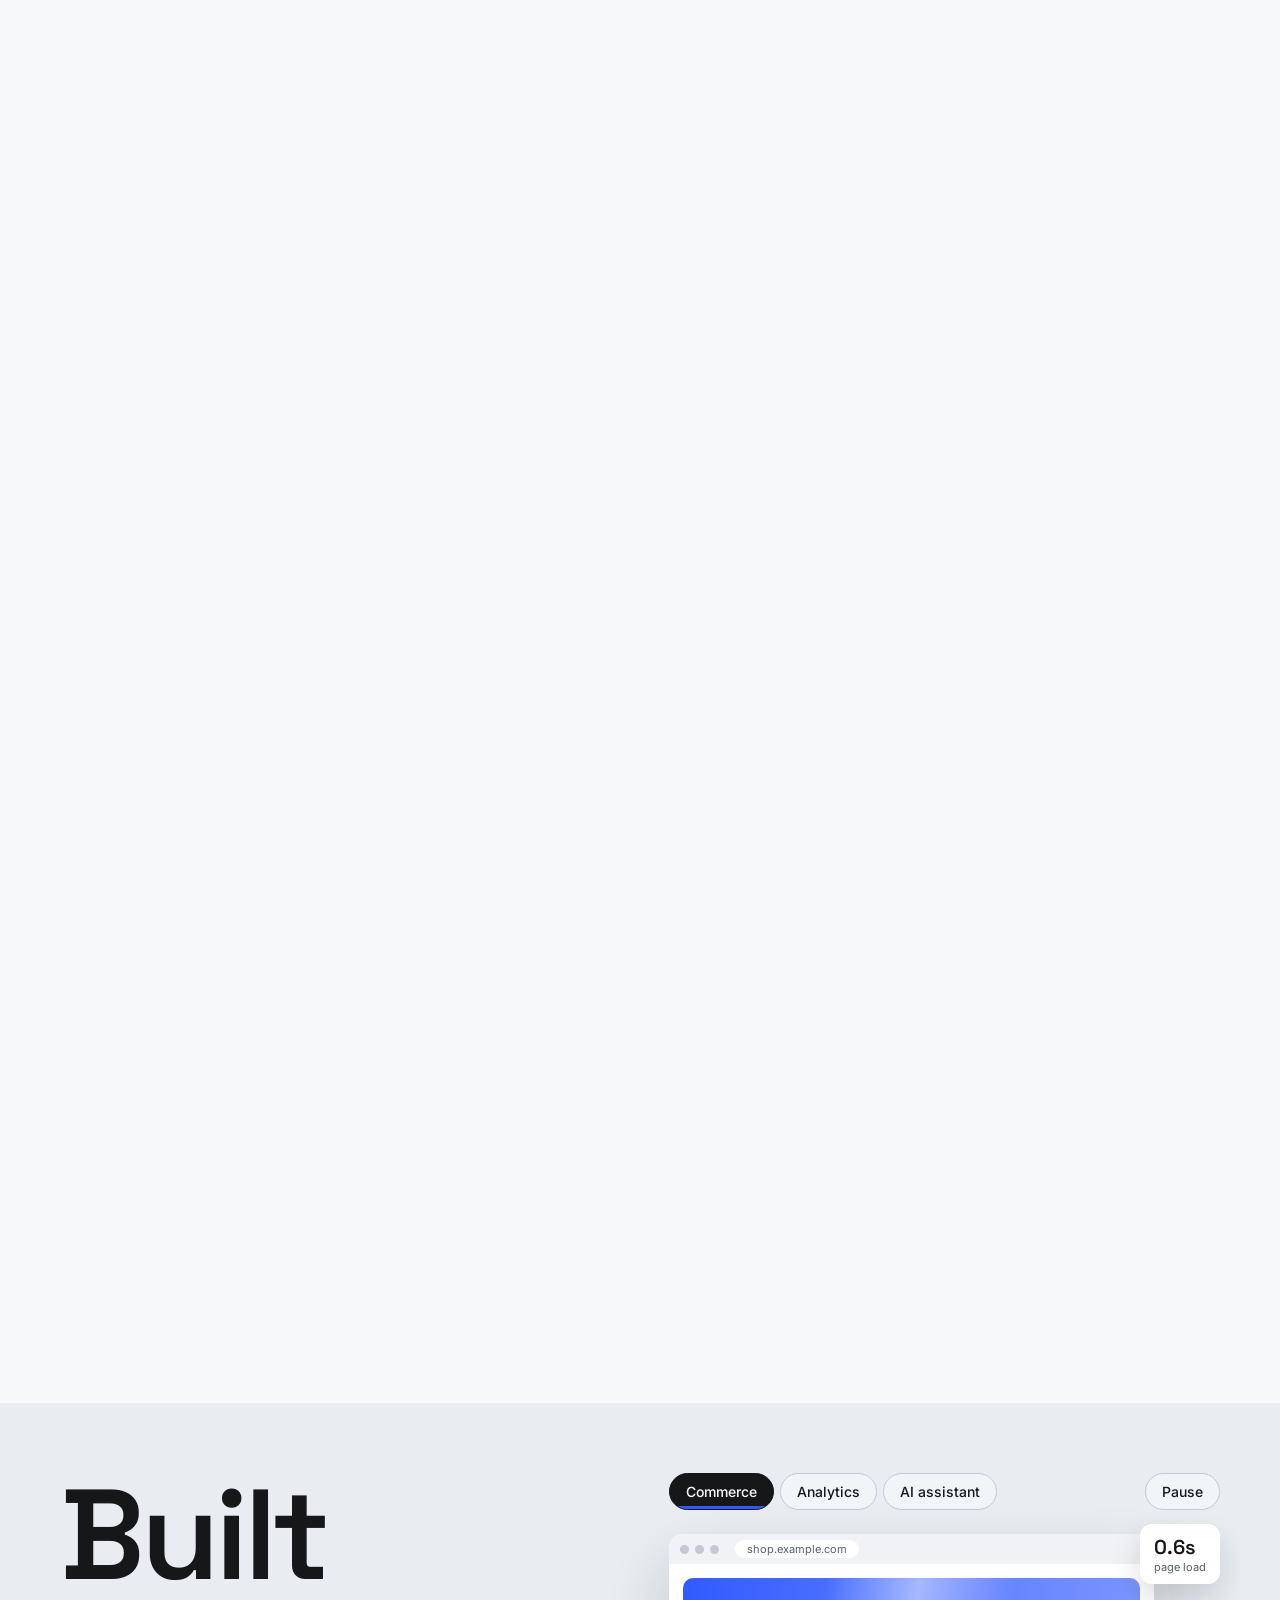
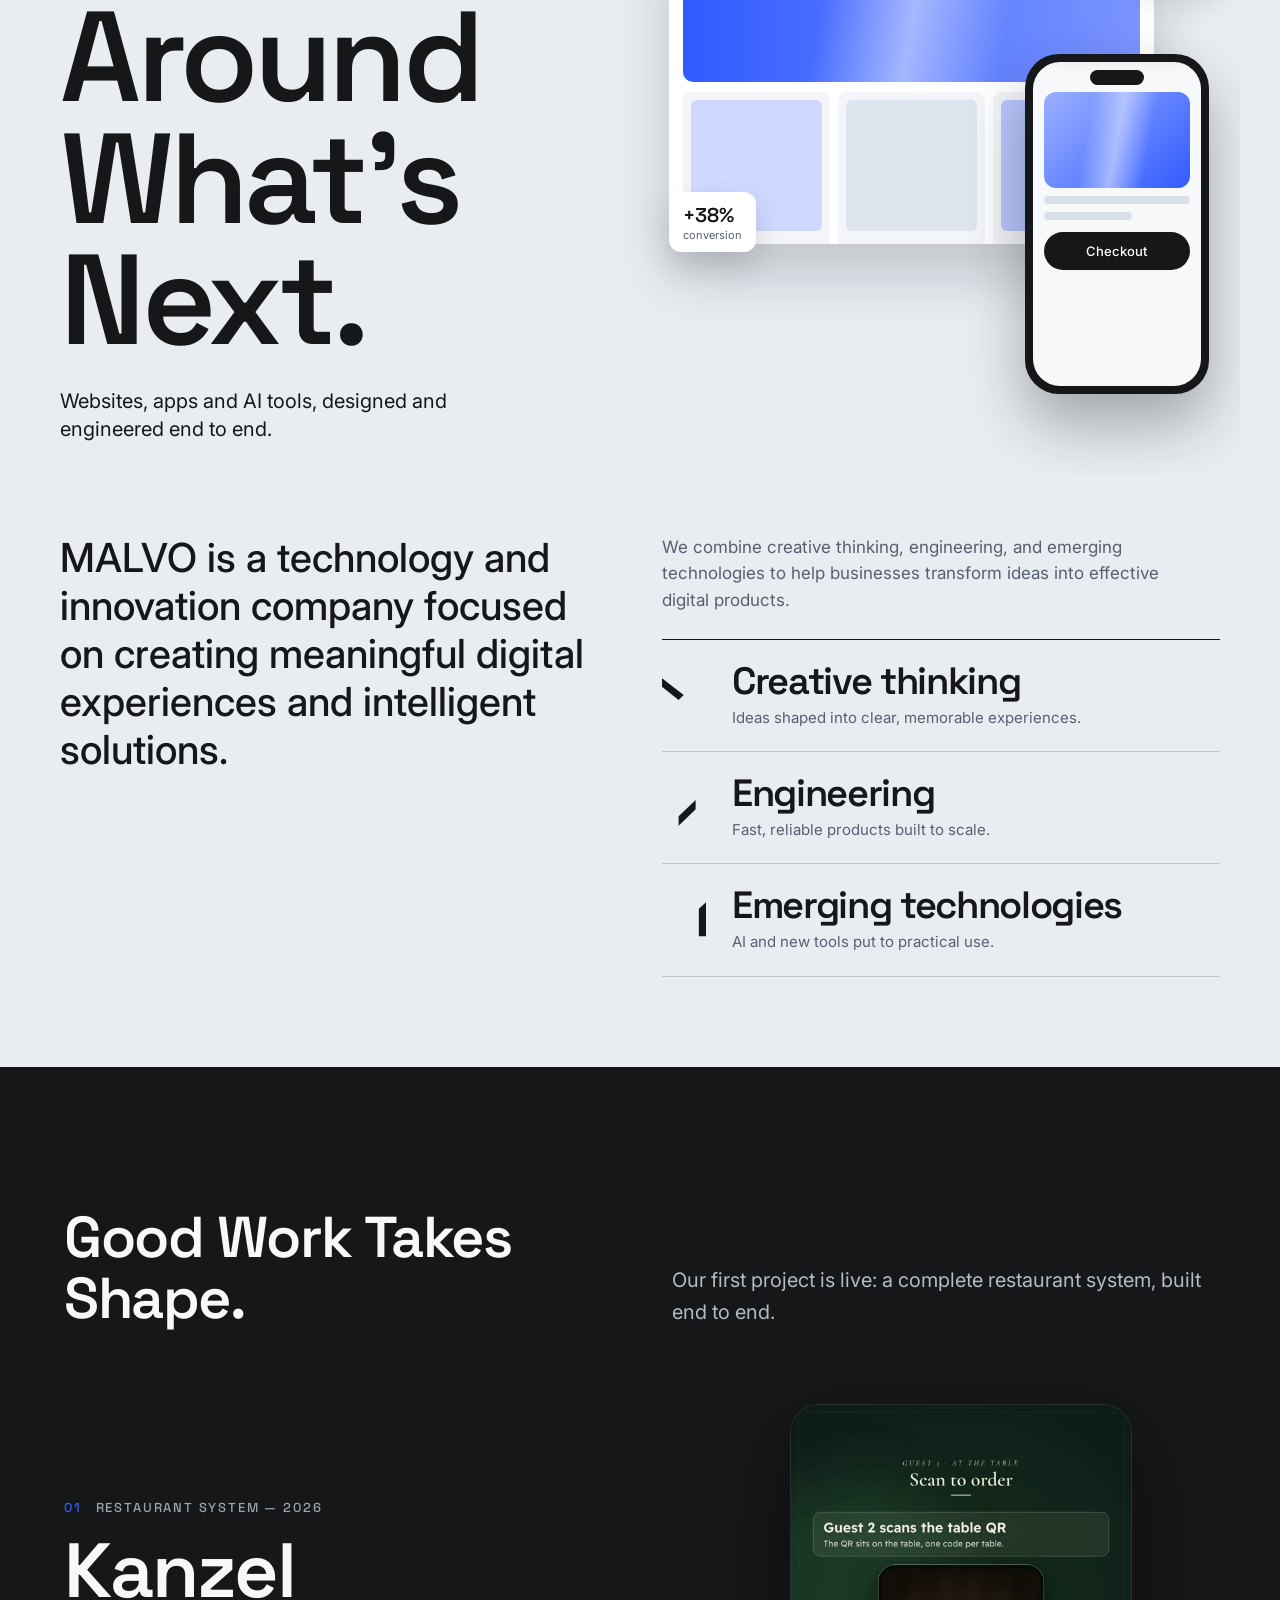
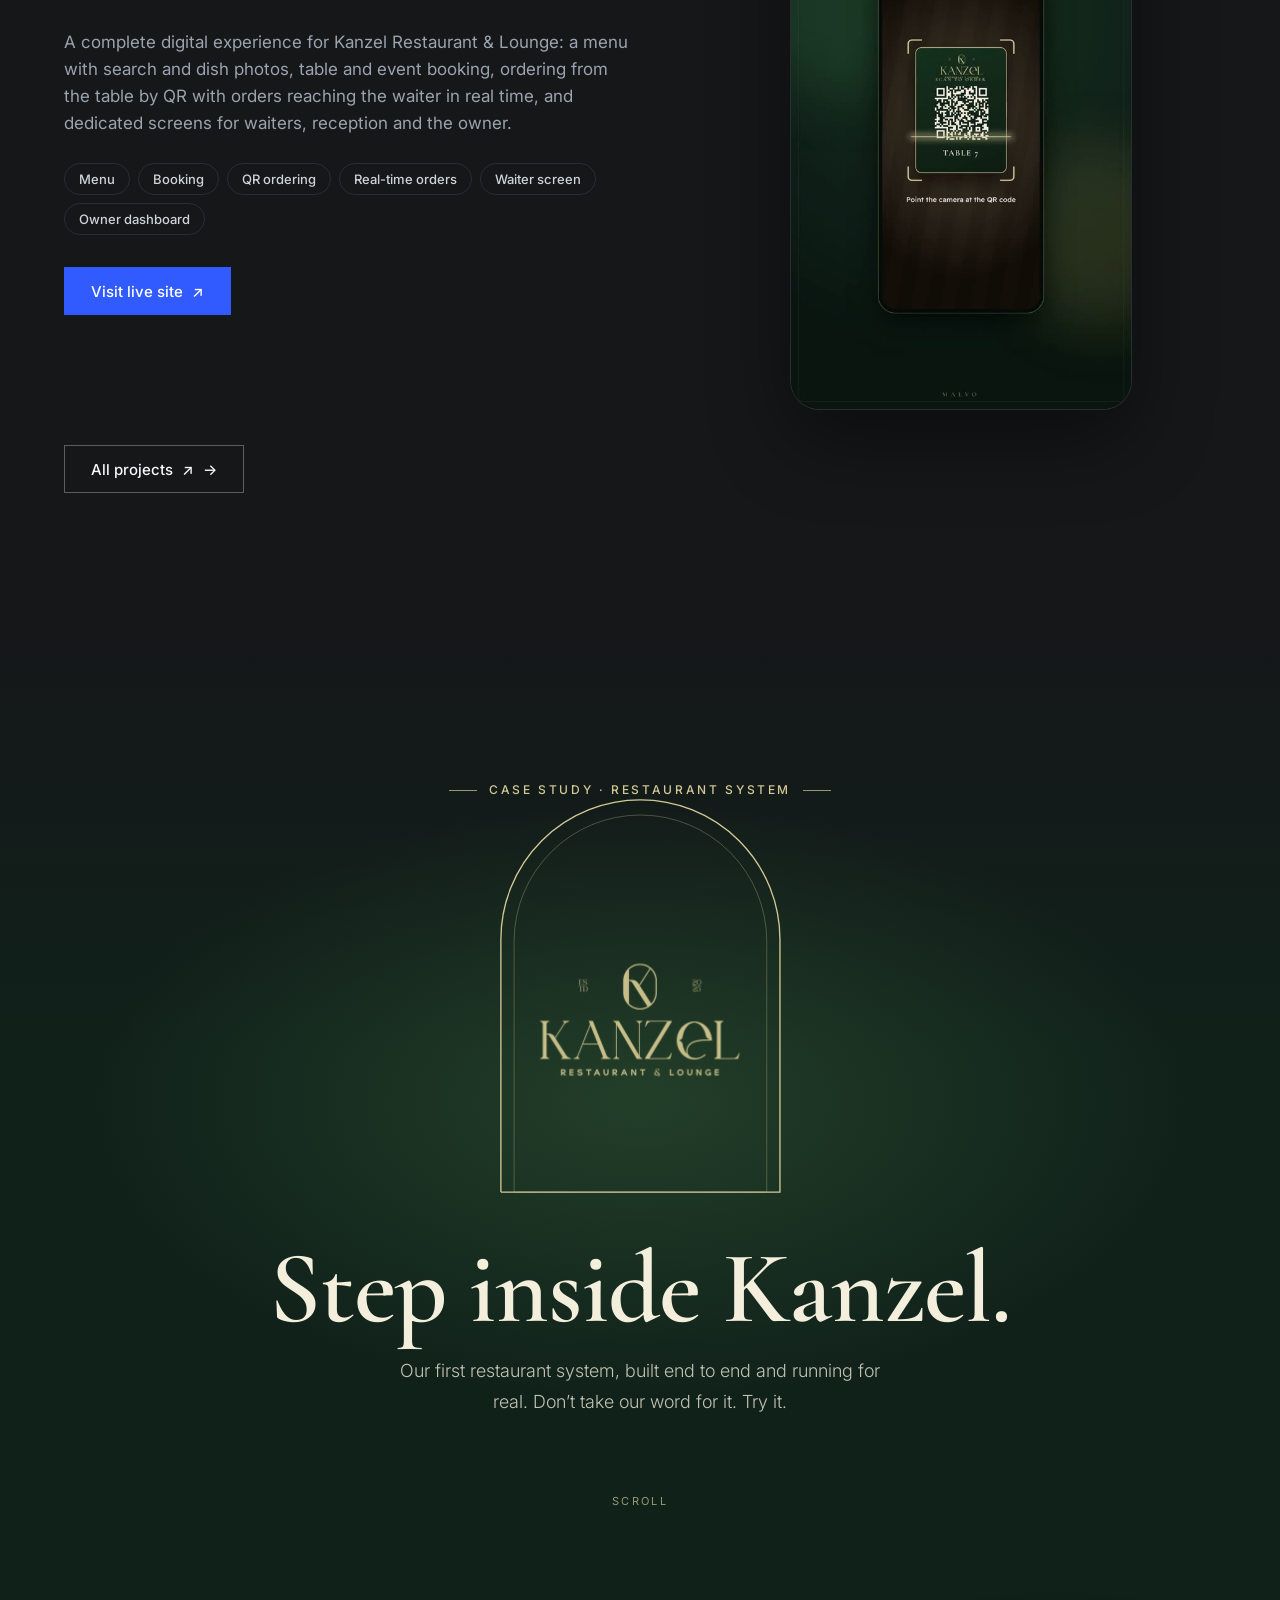
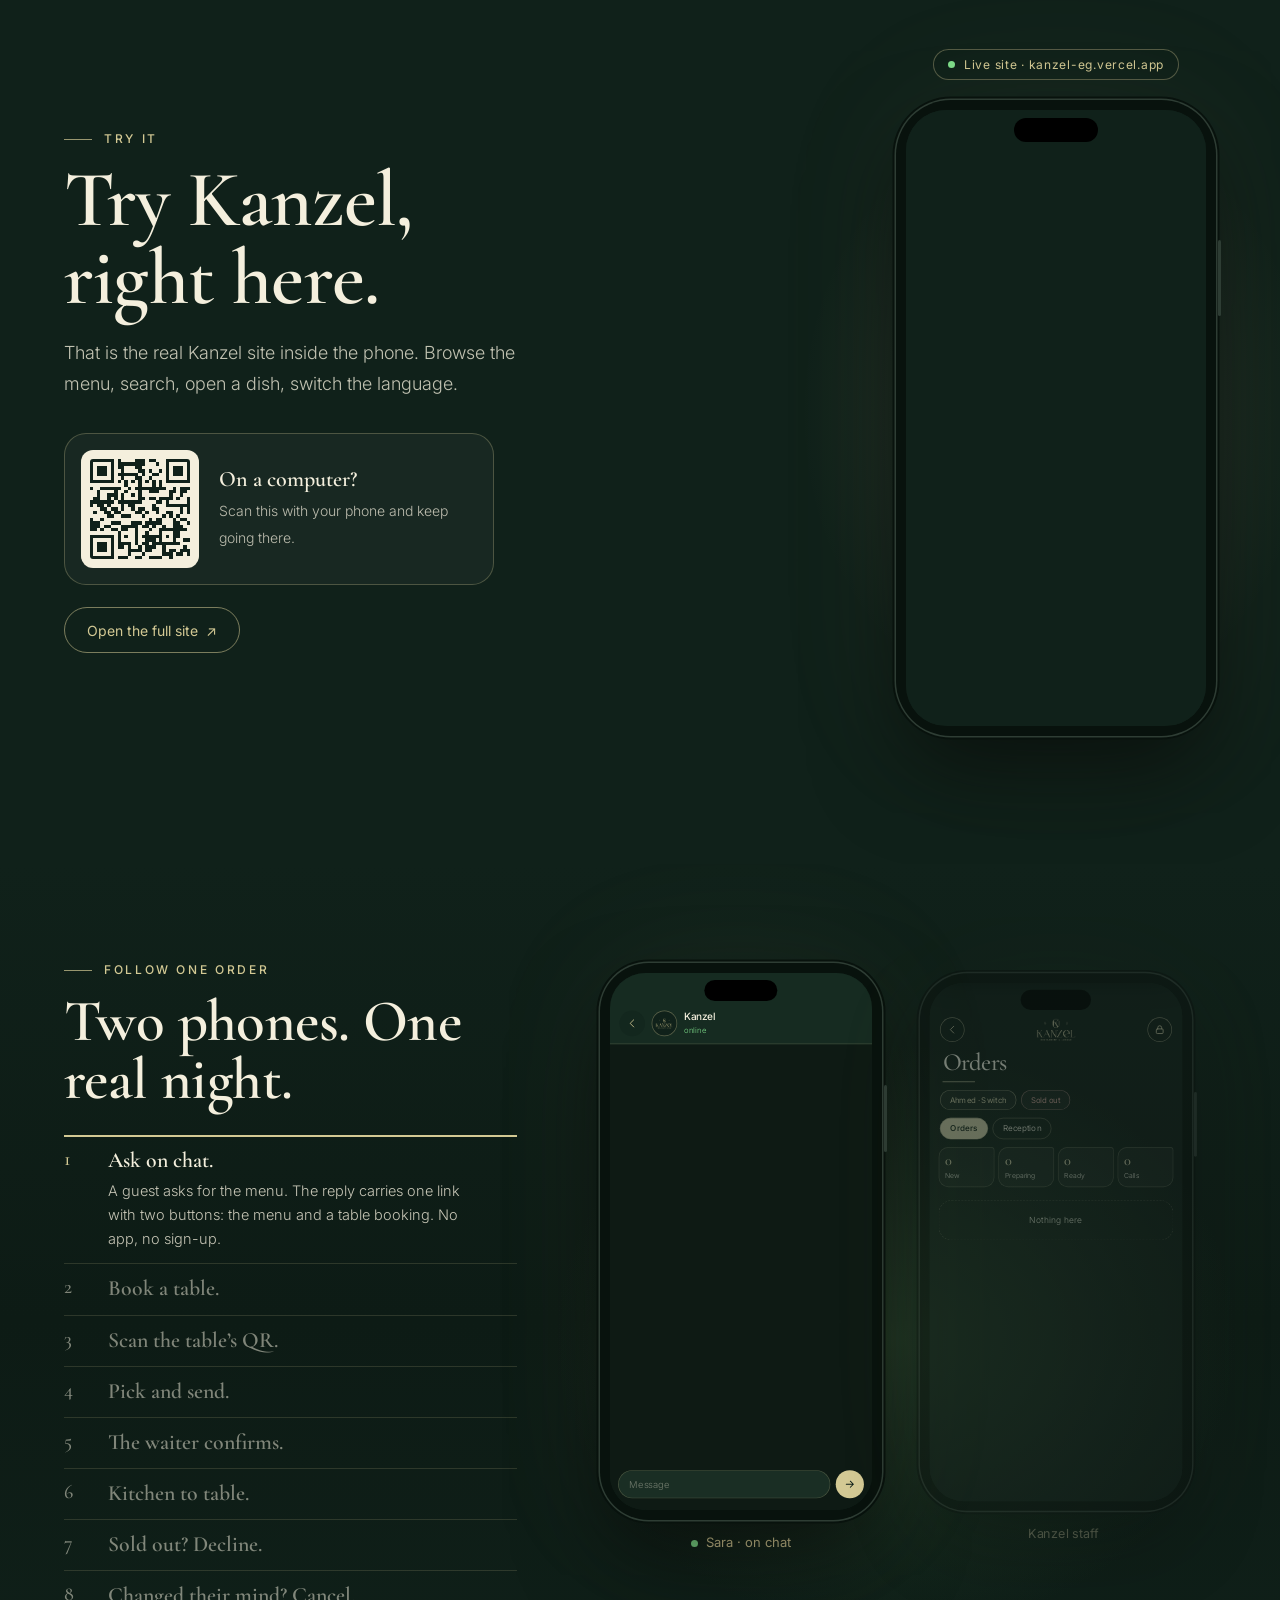
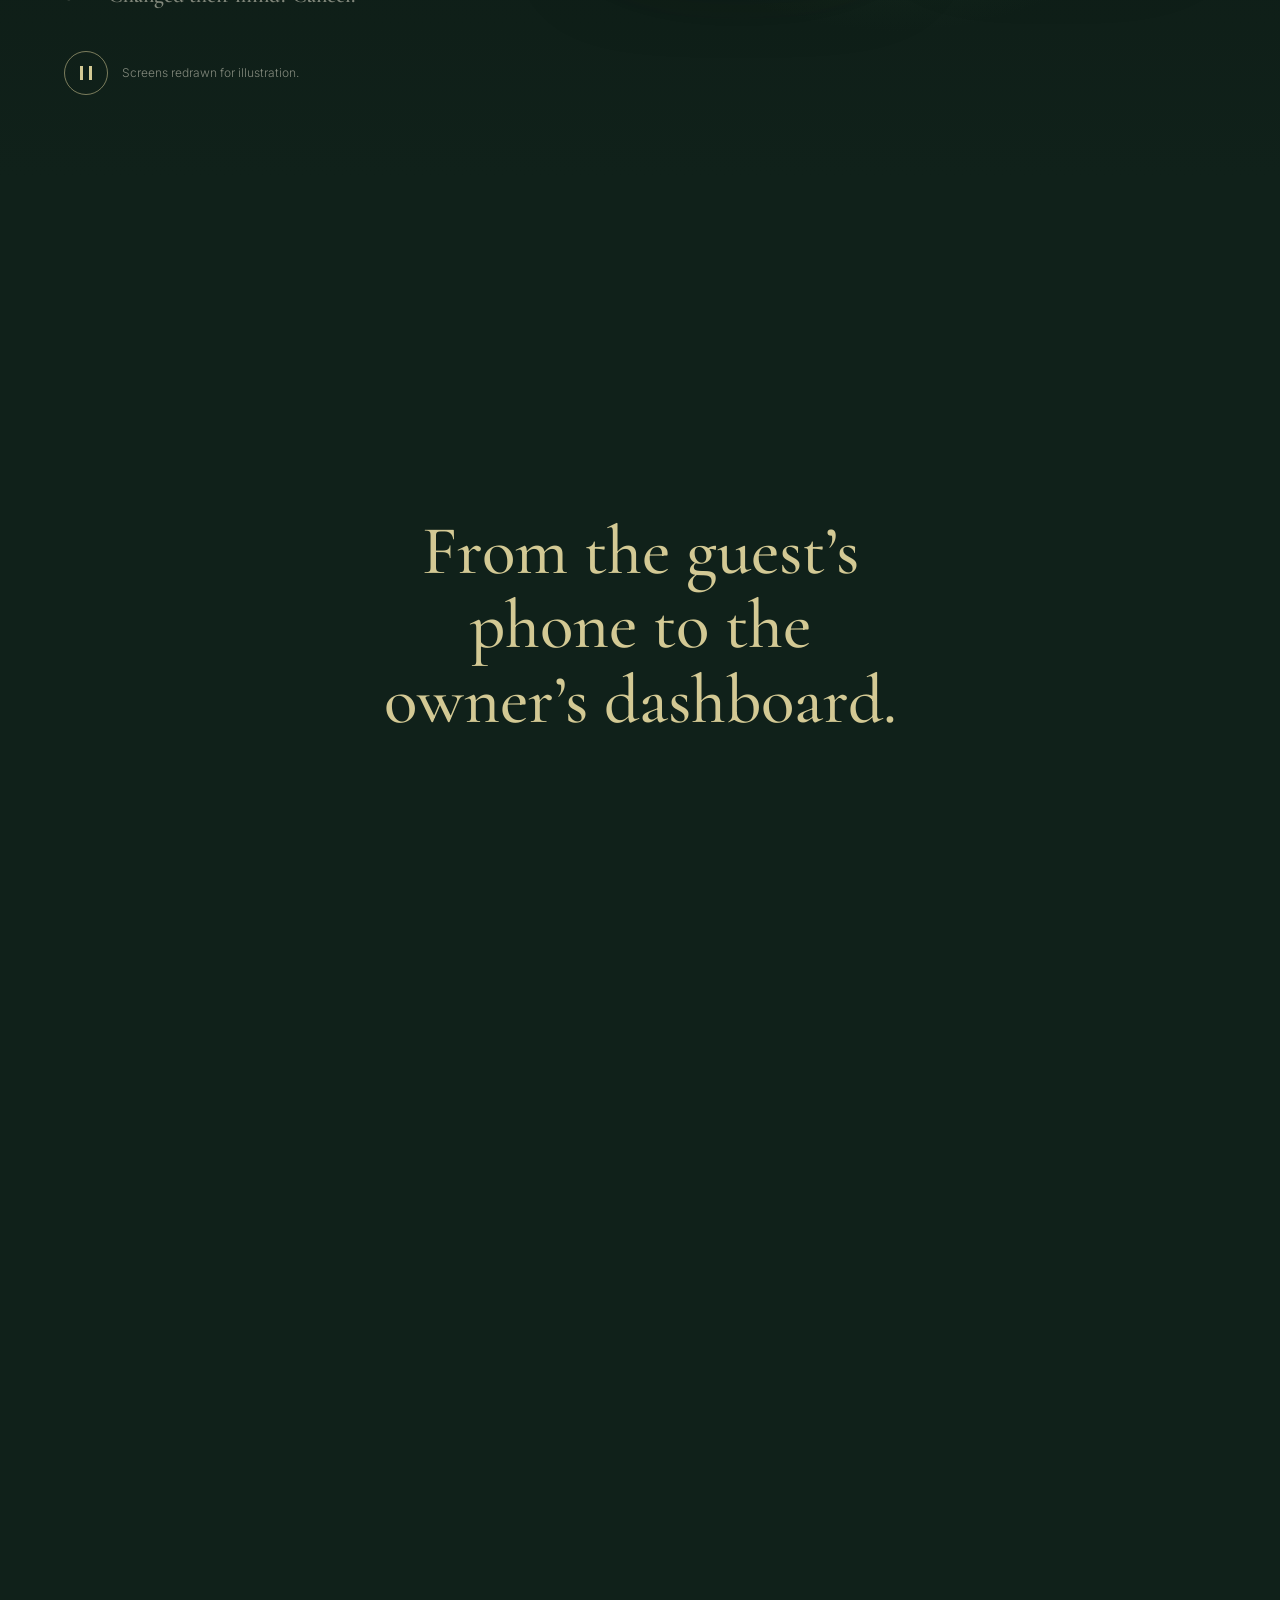
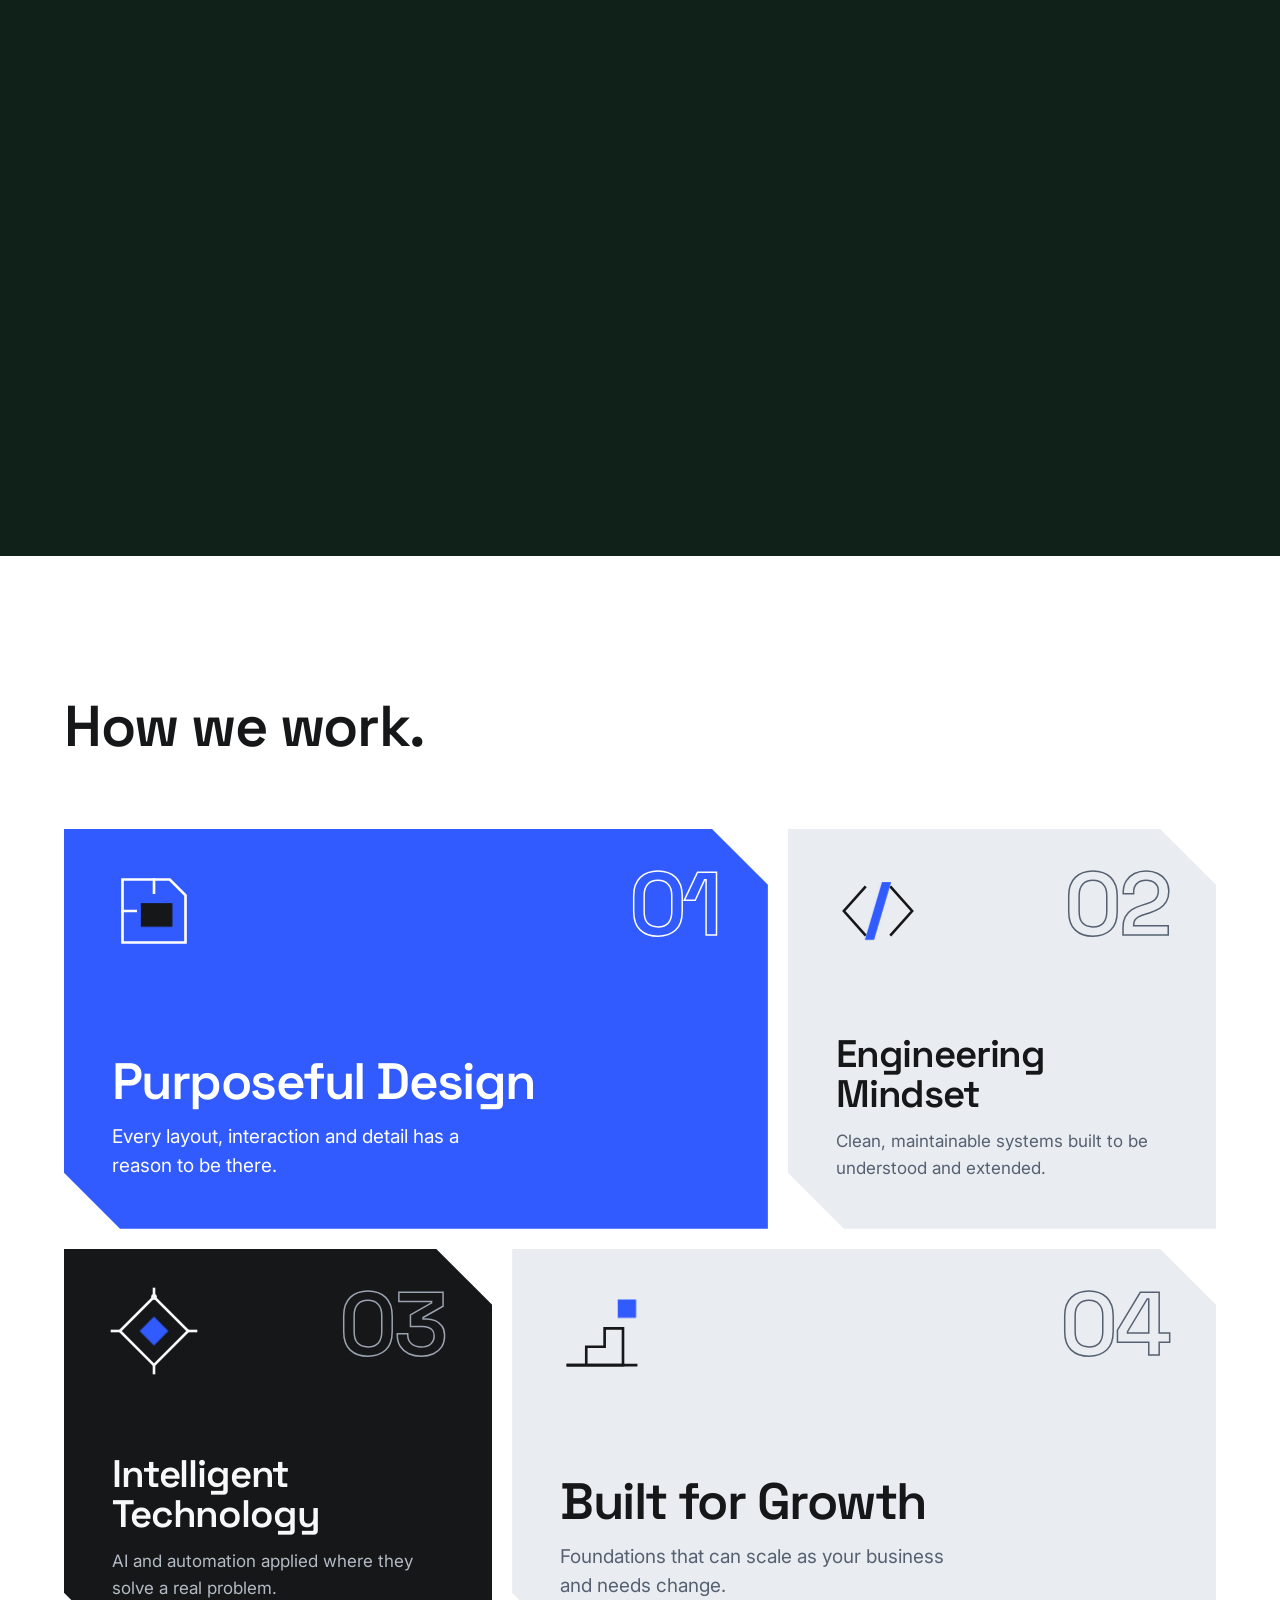
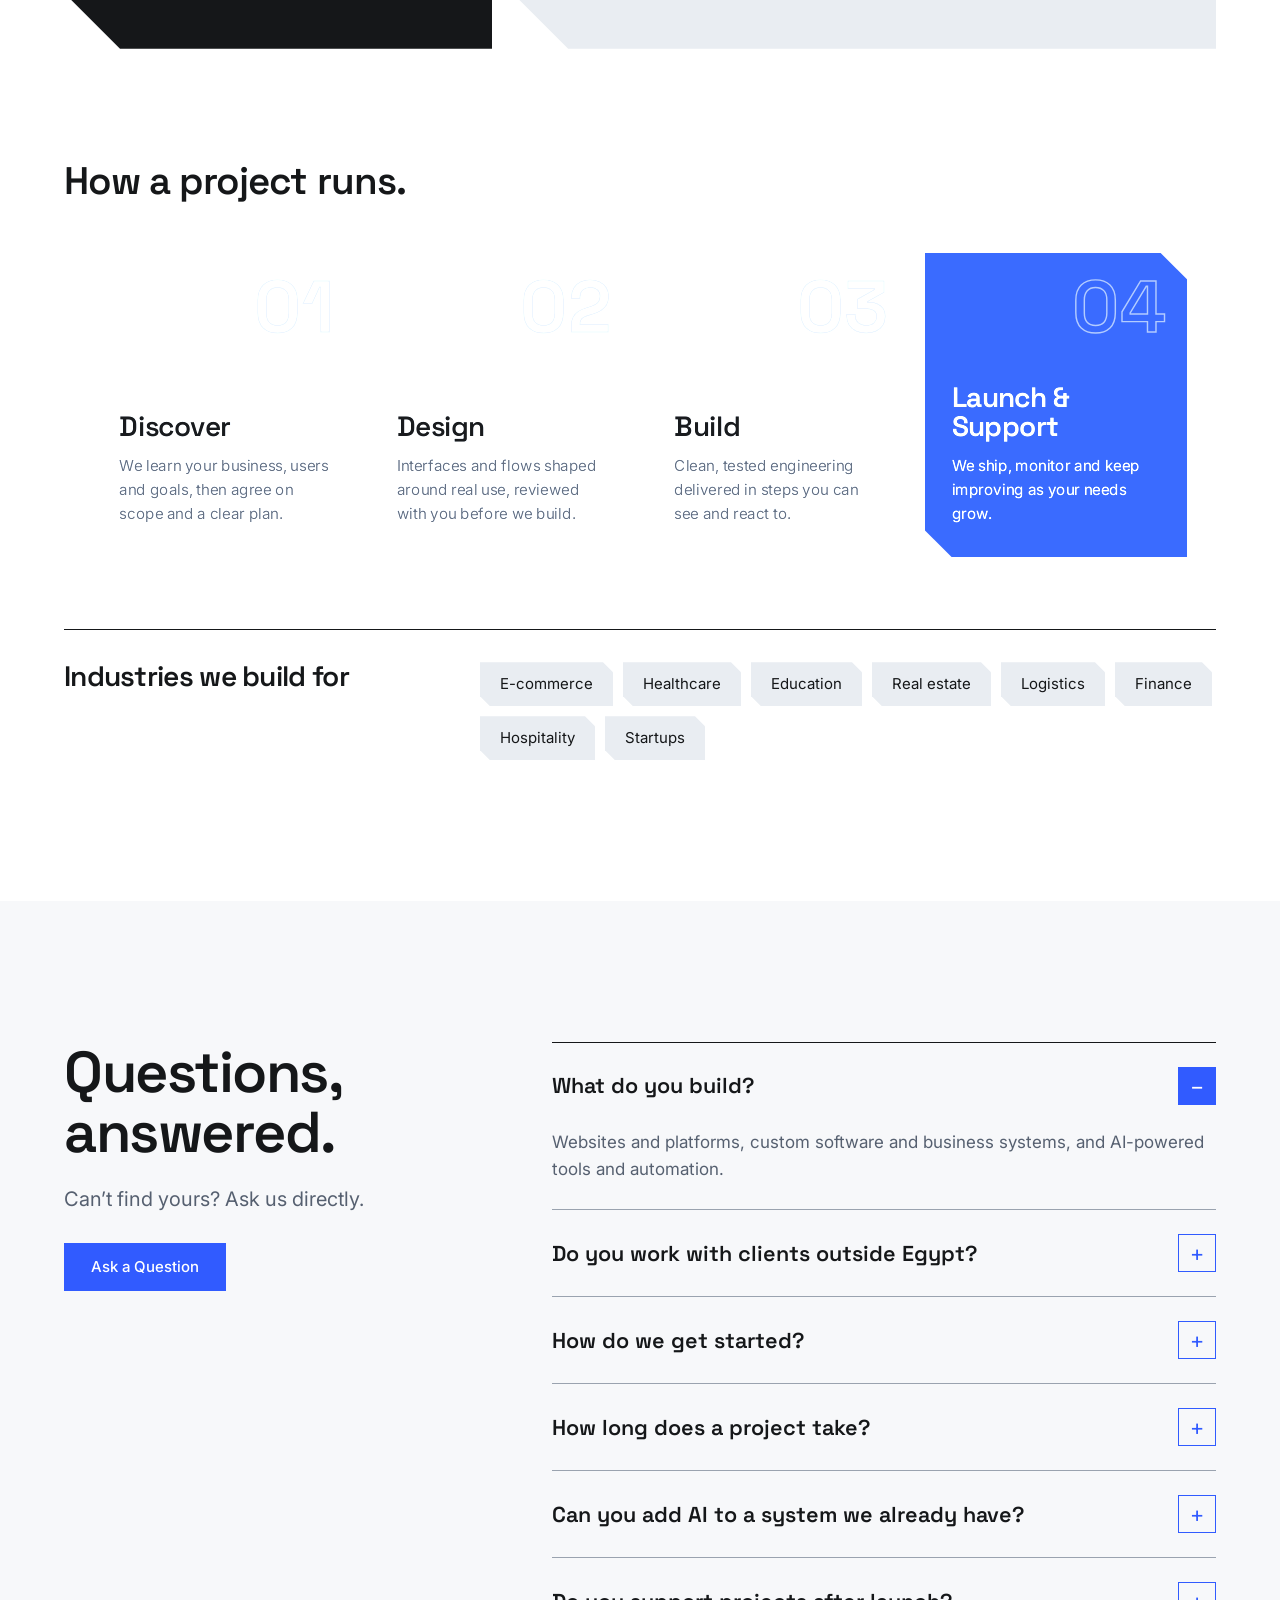
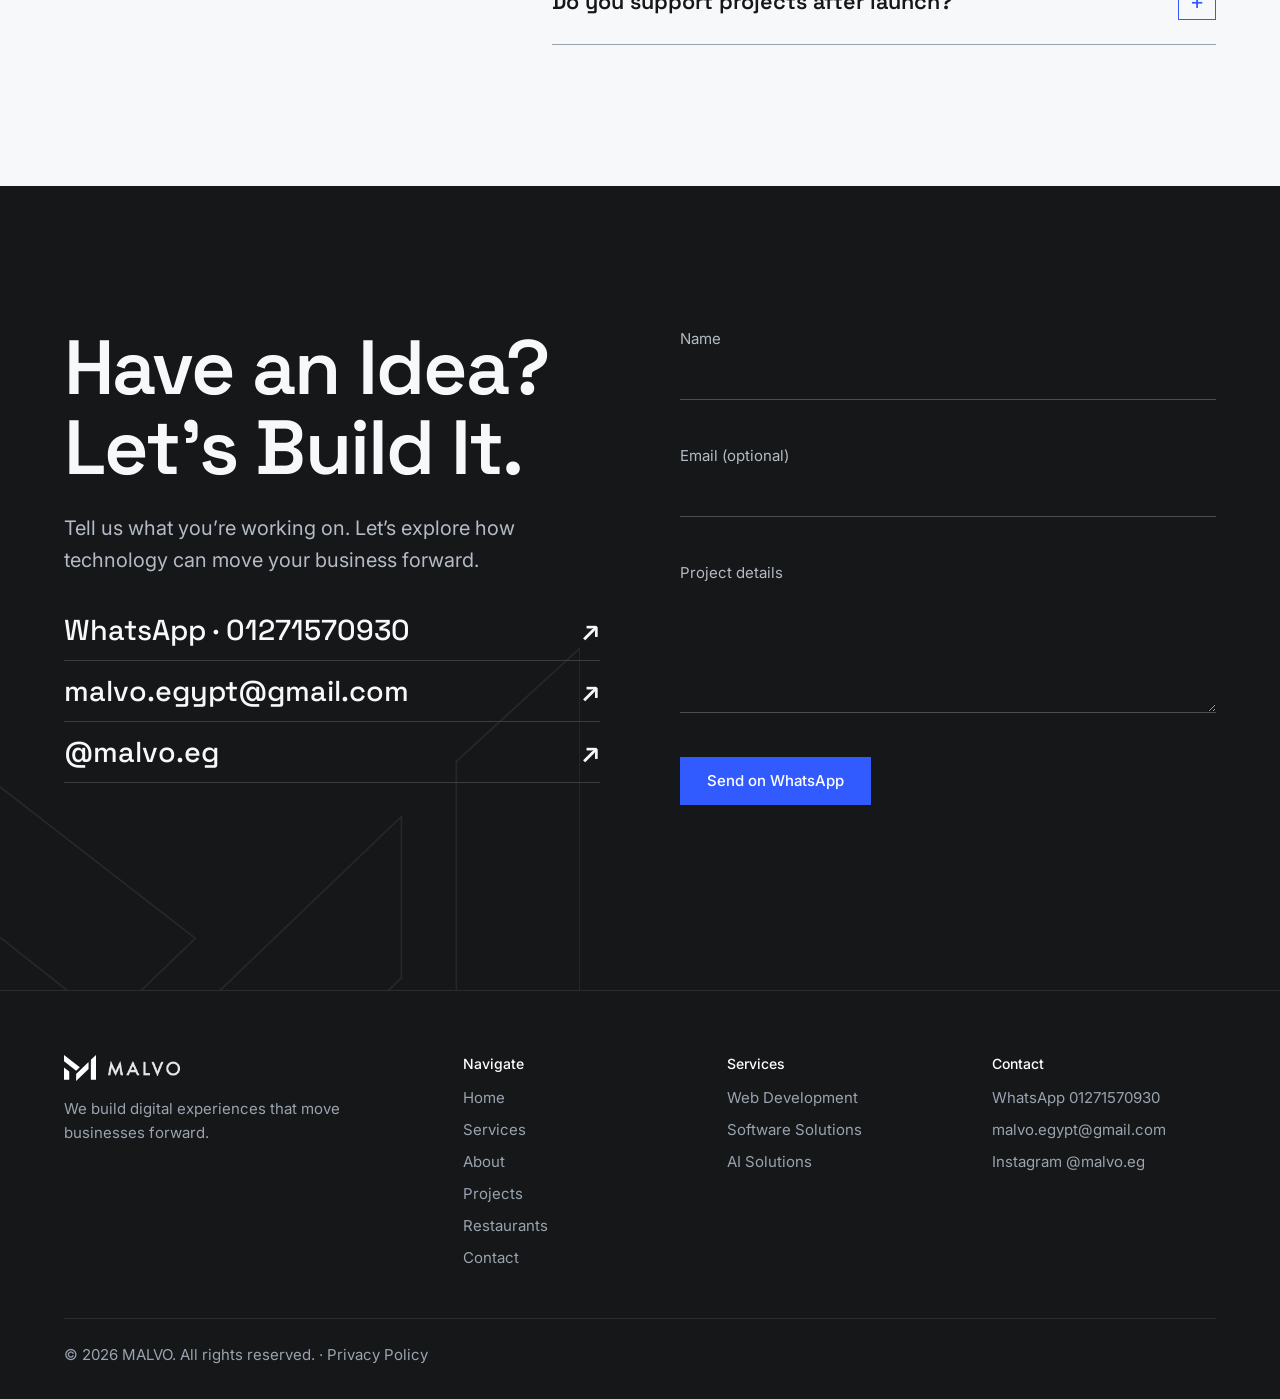
==== commit f08d6c29: "Add files via upload" ====
--- a/index.html
+++ b/index.html
@@ -45,7 +45,7 @@
 <button class="burger" id="burger" aria-expanded="false" aria-controls="menu" aria-label="Open menu"><span></span><span></span><span></span></button>
 <nav id="menu" aria-label="Main">
 <ul>
-<li><a href="#home">Home</a></li><li><a href="#services">Services</a></li><li><a href="#about">About</a></li><li><a href="#projects">Projects</a></li><li><a href="#restaurants">Restaurants</a></li><li><a href="#contact">Contact</a></li>
+<li><a href="#home">Home</a></li><li><a href="#services">Services</a></li><li><a href="#about">About</a></li><li><a href="#projects">Projects</a></li><li><a href="kanzel">Restaurants</a></li><li><a href="#contact">Contact</a></li>
 <li><a class="lang" href="ar.html" hreflang="ar" lang="ar">العربية</a></li>
 <li><a class="btn pri" href="#contact">Let’s Talk</a></li>
 </ul>
@@ -156,7 +156,7 @@
 <a class="kz-btn kz-open" href="https://kanzel-eg.vercel.app/" target="_blank" rel="noopener"><span>Open the full site</span><span aria-hidden="true">↗</span></a></div>
 <div class="kz-lp"><span class="kz-badge"><i></i>Live site · kanzel-eg.vercel.app</span>
 <div class="kz-ph"><div class="kz-scr"><div class="kz-vp"><div class="kz-fs" data-src="https://kanzel-eg.vercel.app/" data-title="Kanzel restaurant, live demo"></div></div>
-<div class="kz-load"><img src="kz-logo.png" alt=""><i class="kz-spin" aria-hidden="true"></i><button class="kz-go" type="button">Tap to try Kanzel</button><p class="kz-slow">Taking long? <a href="https://kanzel-eg.vercel.app/" target="_blank" rel="noopener">Open the site directly</a></p></div></div></div></div>
+<div class="kz-load"><img src="kz-logo.png" width="420" height="243" alt=""><i class="kz-spin" aria-hidden="true"></i><button class="kz-go" type="button">Tap to try Kanzel</button><p class="kz-slow">Taking long? <a href="https://kanzel-eg.vercel.app/" target="_blank" rel="noopener">Open the site directly</a></p></div></div></div></div>
 </div></div>
 
 <div class="kzs" id="kz-story"><div class="wrap kzs-g">
@@ -240,7 +240,7 @@
 <div class="fgrid">
 <div><a class="logo" href="#home" aria-label="MALVO home"><svg viewBox="0 0 442 358" aria-hidden="true"><path d="M0 0 L218 169 L167 218 L0 86 Z"/><path d="M0 171 L72 227 L72 342 L0 342 Z"/><path d="M167 262 L338 98 L338 192 L167 358 Z"/><path d="M370 66 L442 0 L442 342 L370 342 Z"/></svg><img src="malvo-wordmark.png" alt="" width="73" height="15" style="filter:invert(1)"></a>
 <p style="max-width:32ch">We build digital experiences that move businesses forward.</p></div>
-<div><h3>Navigate</h3><ul><li><a href="#home">Home</a></li><li><a href="#services">Services</a></li><li><a href="#about">About</a></li><li><a href="#projects">Projects</a></li><li><a href="#restaurants">Restaurants</a></li><li><a href="#contact">Contact</a></li></ul></div>
+<div><h3>Navigate</h3><ul><li><a href="#home">Home</a></li><li><a href="#services">Services</a></li><li><a href="#about">About</a></li><li><a href="#projects">Projects</a></li><li><a href="kanzel">Restaurants</a></li><li><a href="#contact">Contact</a></li></ul></div>
 <div><h3>Services</h3><ul><li><a href="#services">Web Development</a></li><li><a href="#services">Software Solutions</a></li><li><a href="#services">AI Solutions</a></li></ul></div>
 <div><h3>Contact</h3><ul><li><a href="https://wa.me/201271570930" target="_blank" rel="noopener">WhatsApp <bdi>01271570930</bdi></a></li><li><a href="mailto:malvo.egypt@gmail.com">malvo.egypt@gmail.com</a></li><li><a href="https://www.instagram.com/malvo.eg" target="_blank" rel="noopener">Instagram @malvo.eg</a></li></ul></div>
 </div>
--- a/kanzel.css
+++ b/kanzel.css
@@ -348,3 +348,5 @@
 .kz-wp{position:relative;inset:auto;clip-path:none;padding:clamp(72px,10vw,140px) var(--pad)}.kz-wp>*{opacity:1;transform:none}
 .s1 .k-vf u{opacity:1;top:50%}
 }
+
+.kz h1.kz-h{max-width:none}
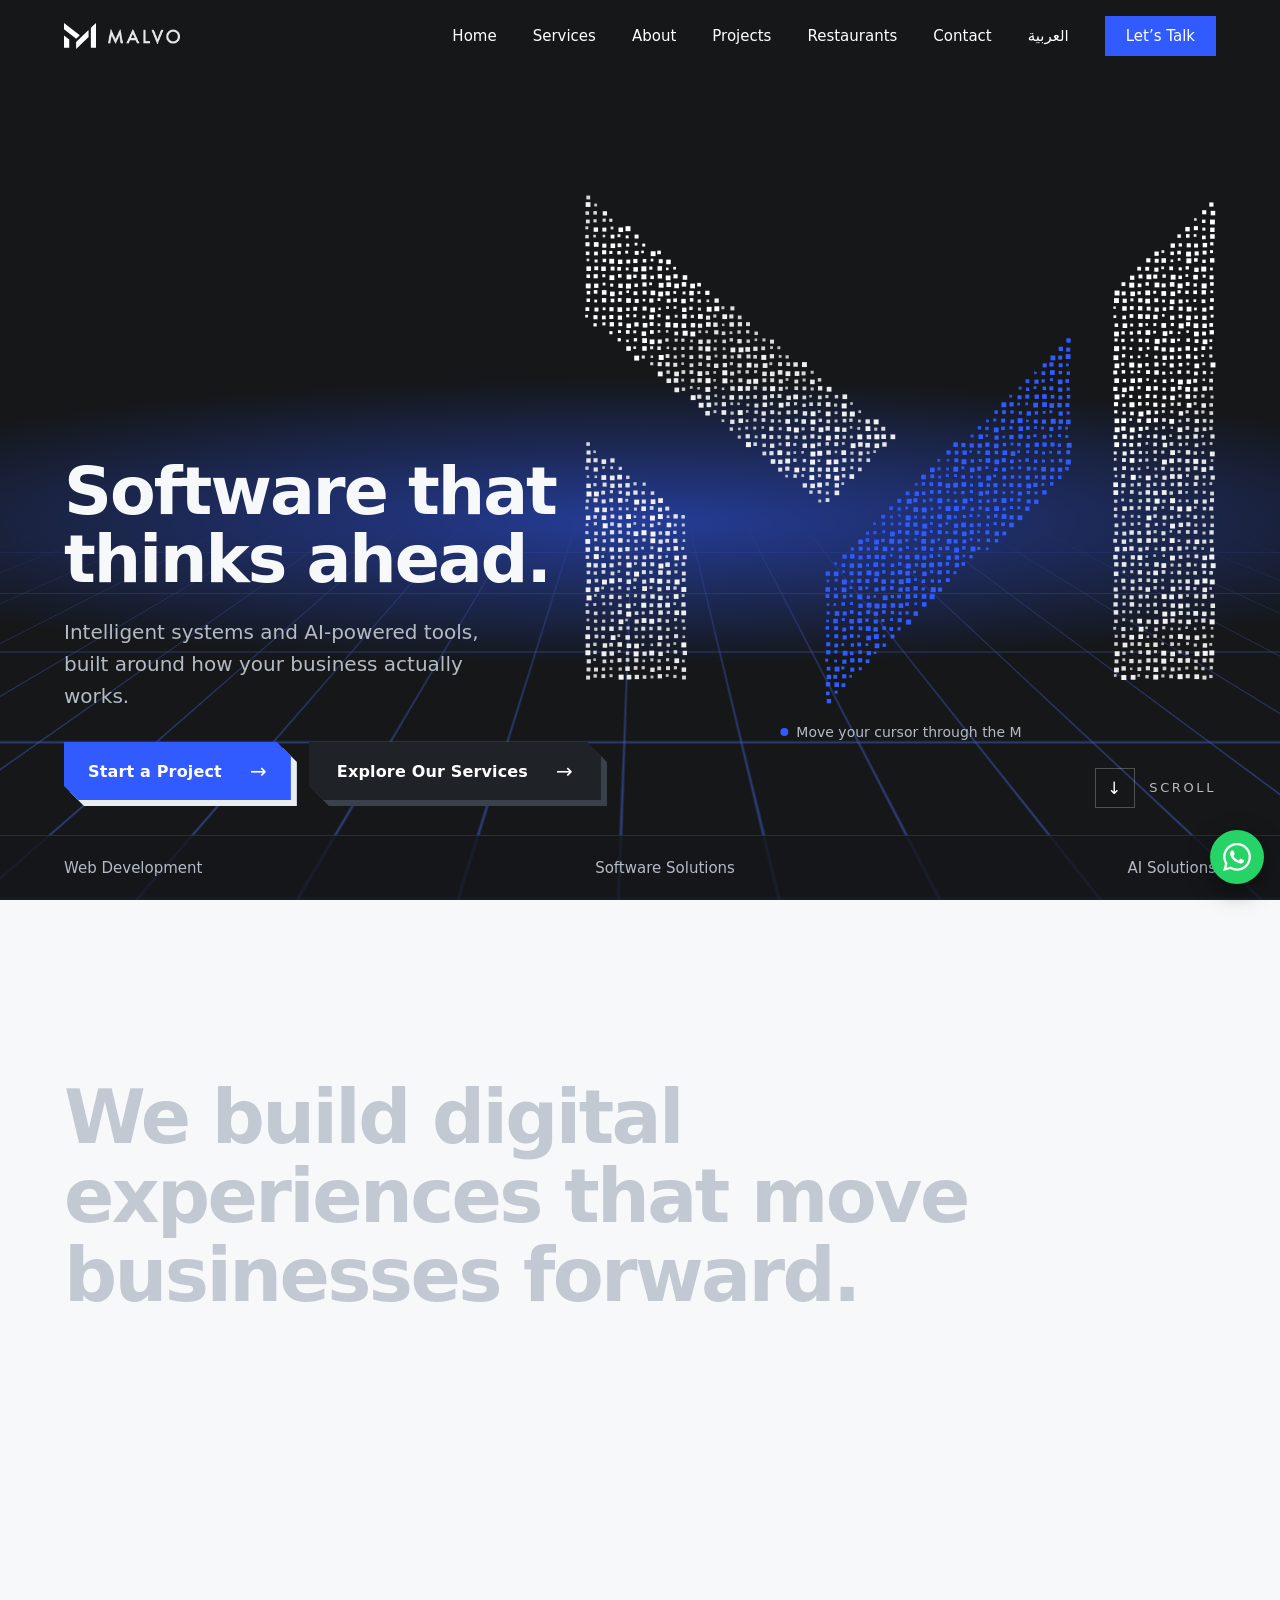
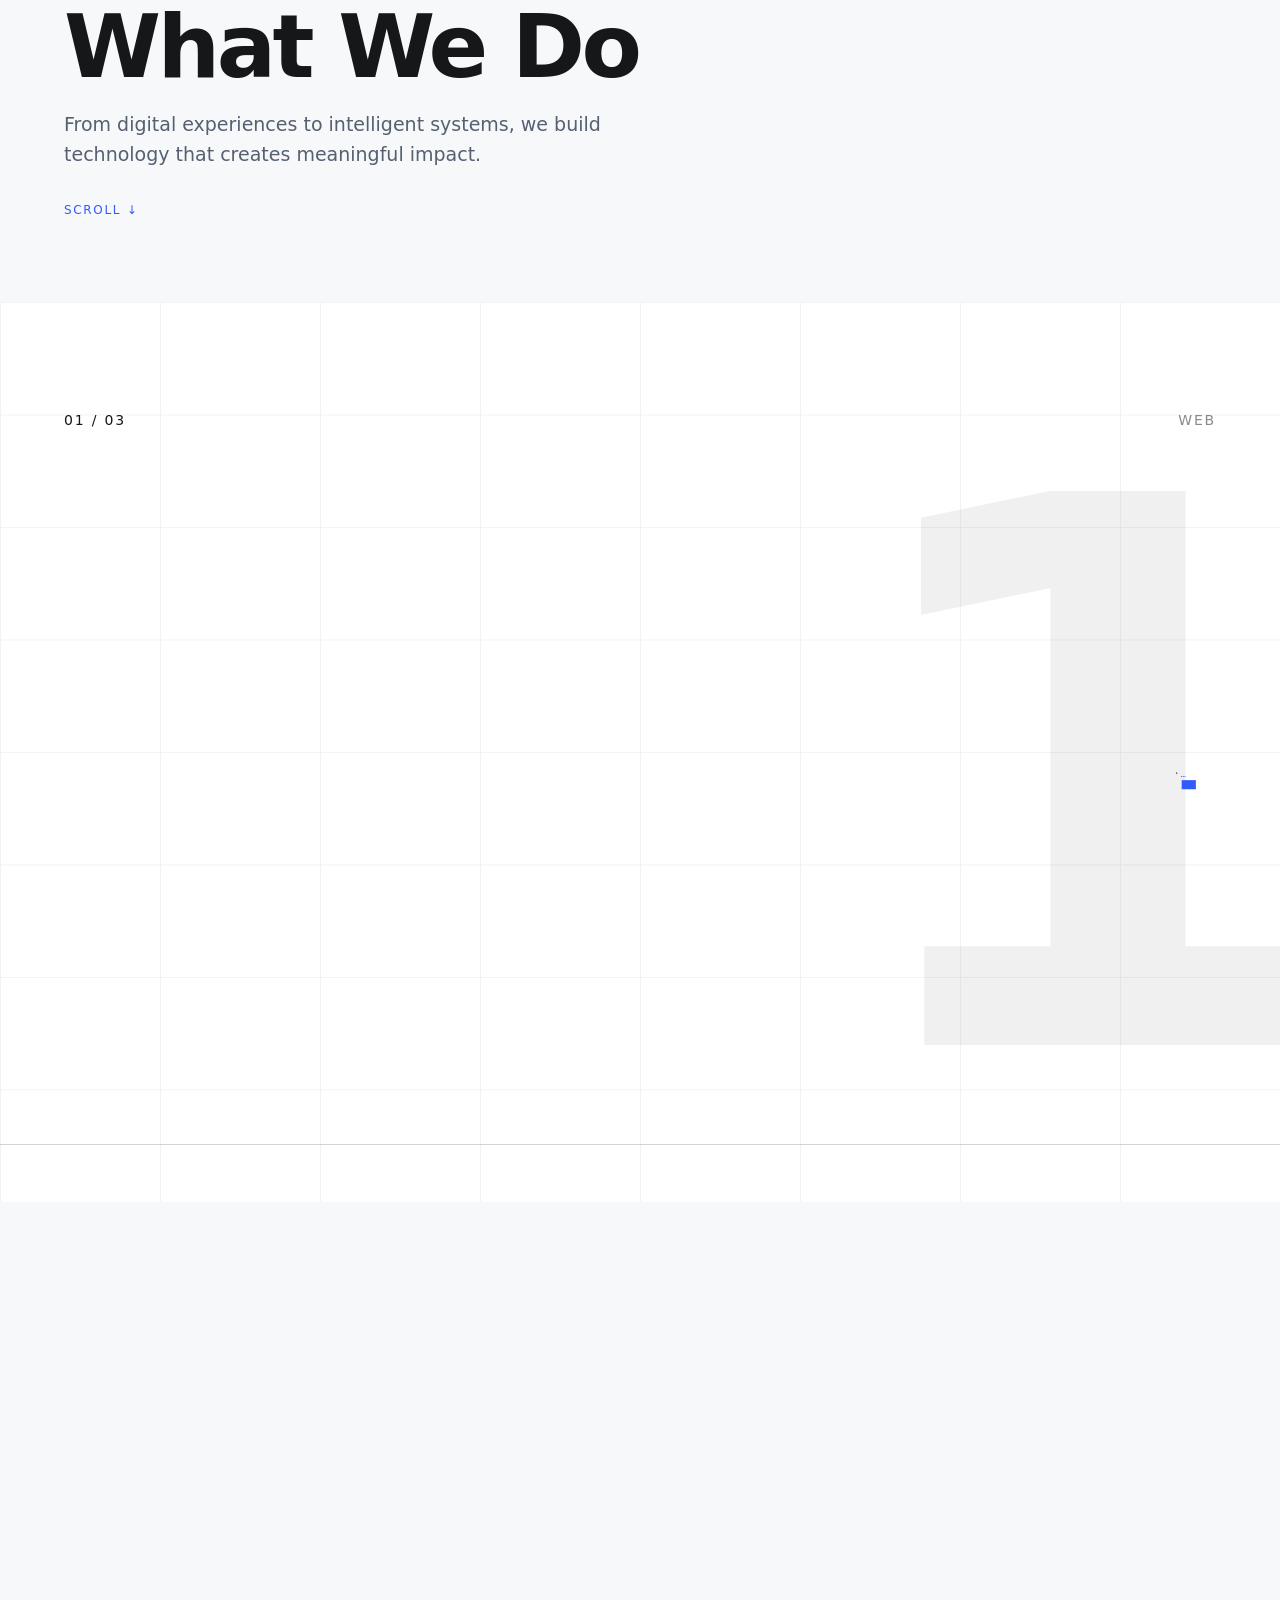
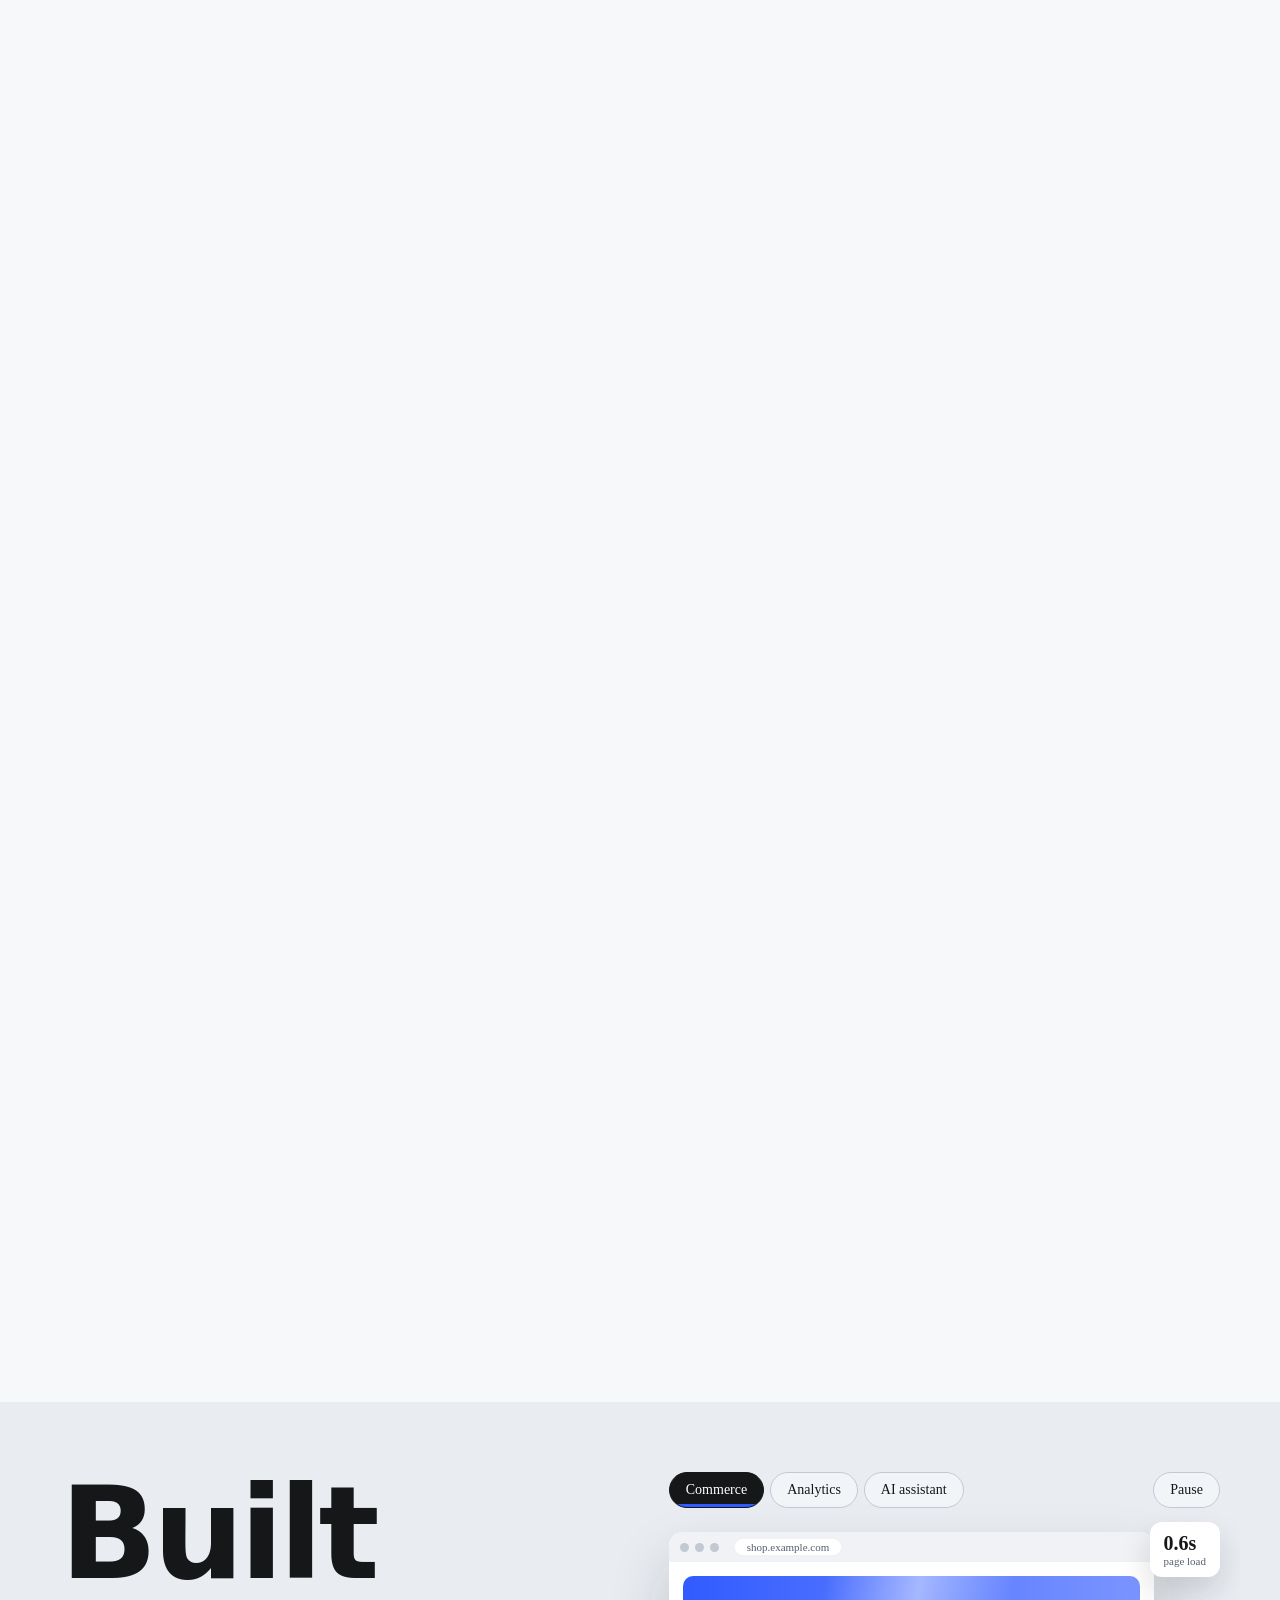
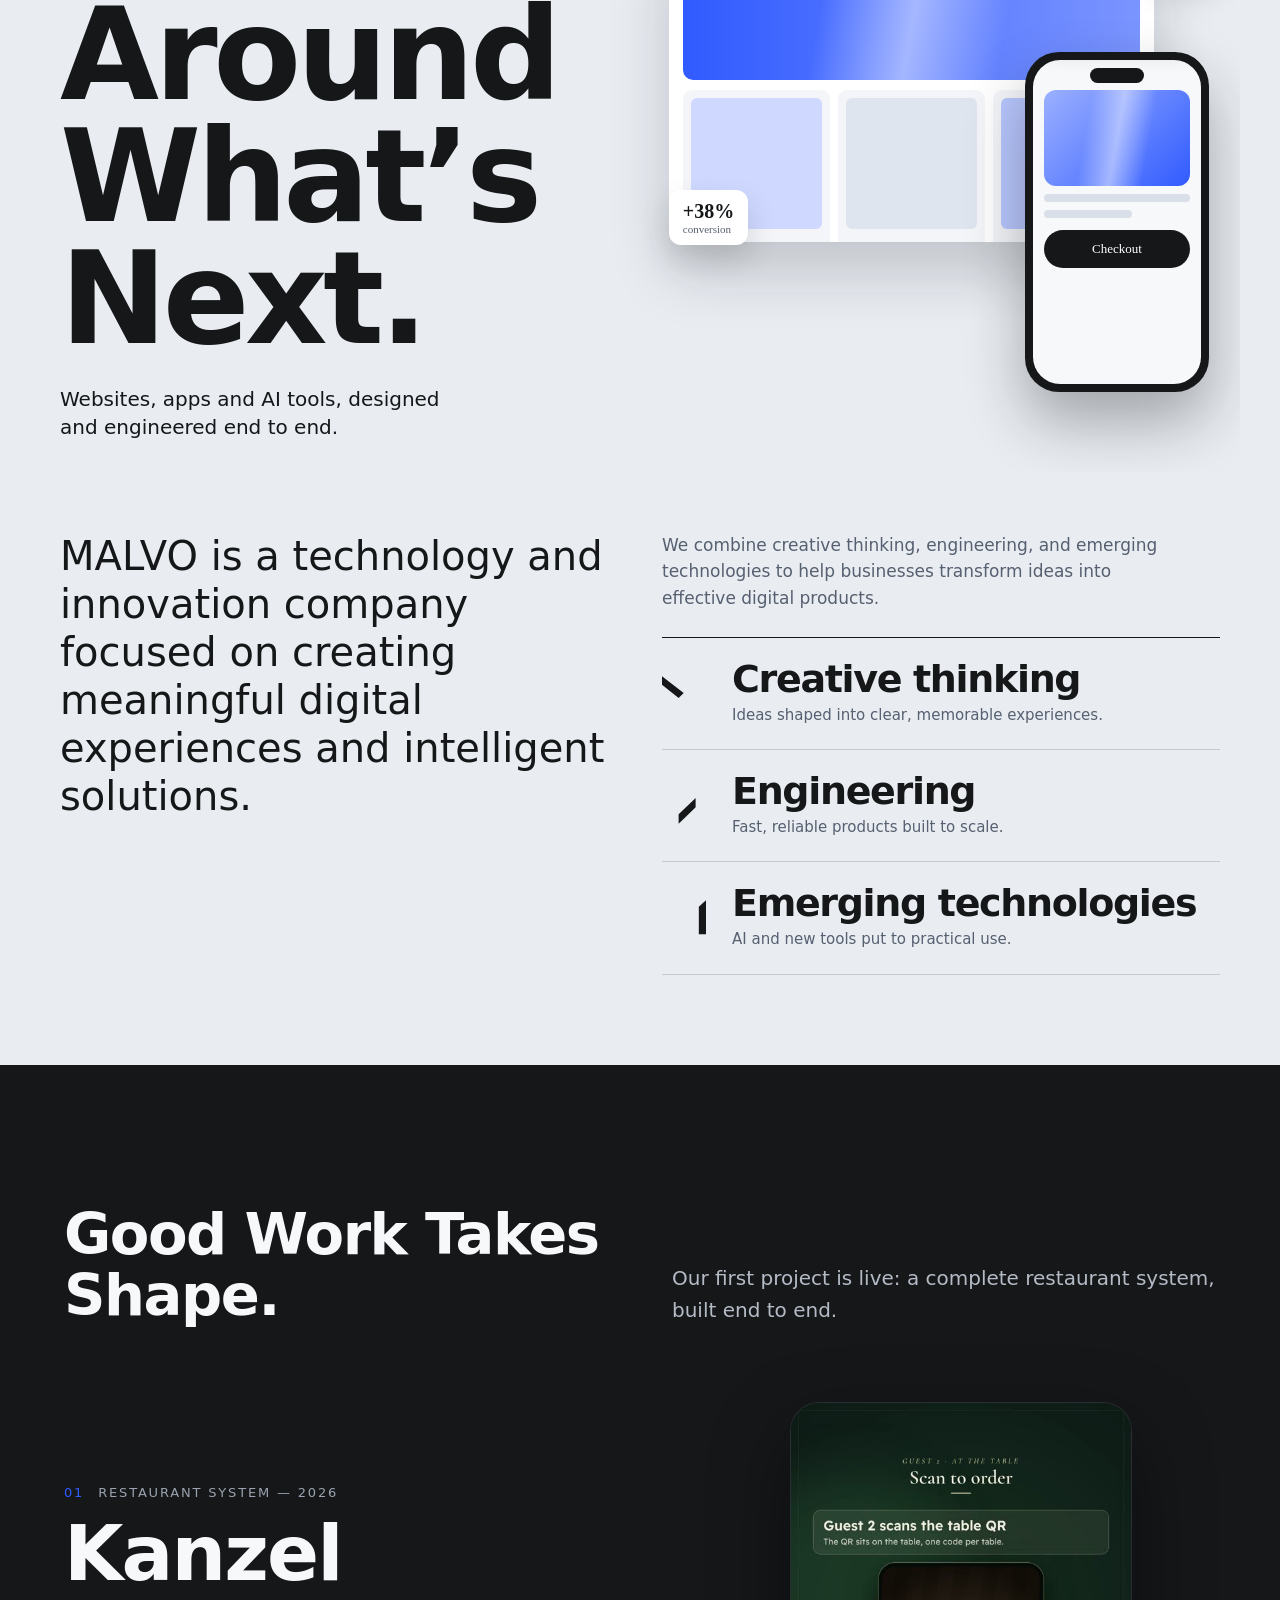
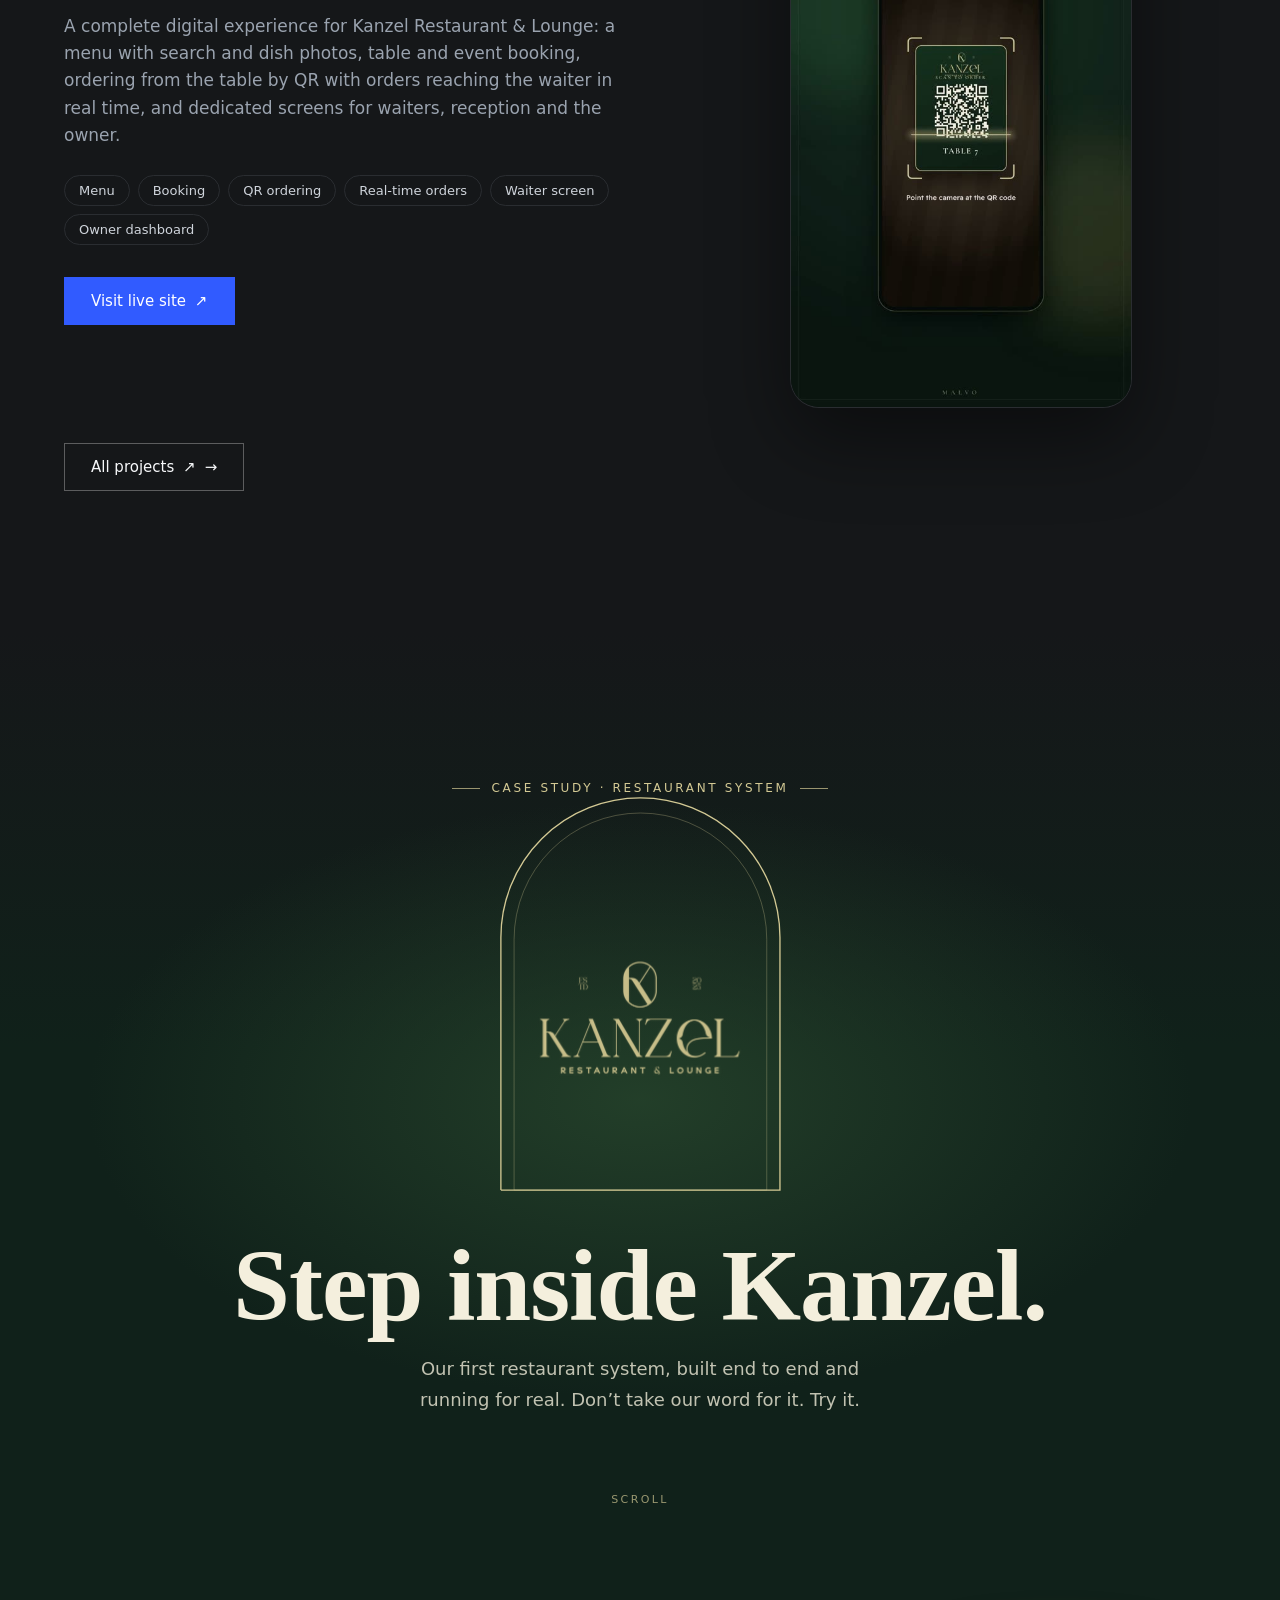
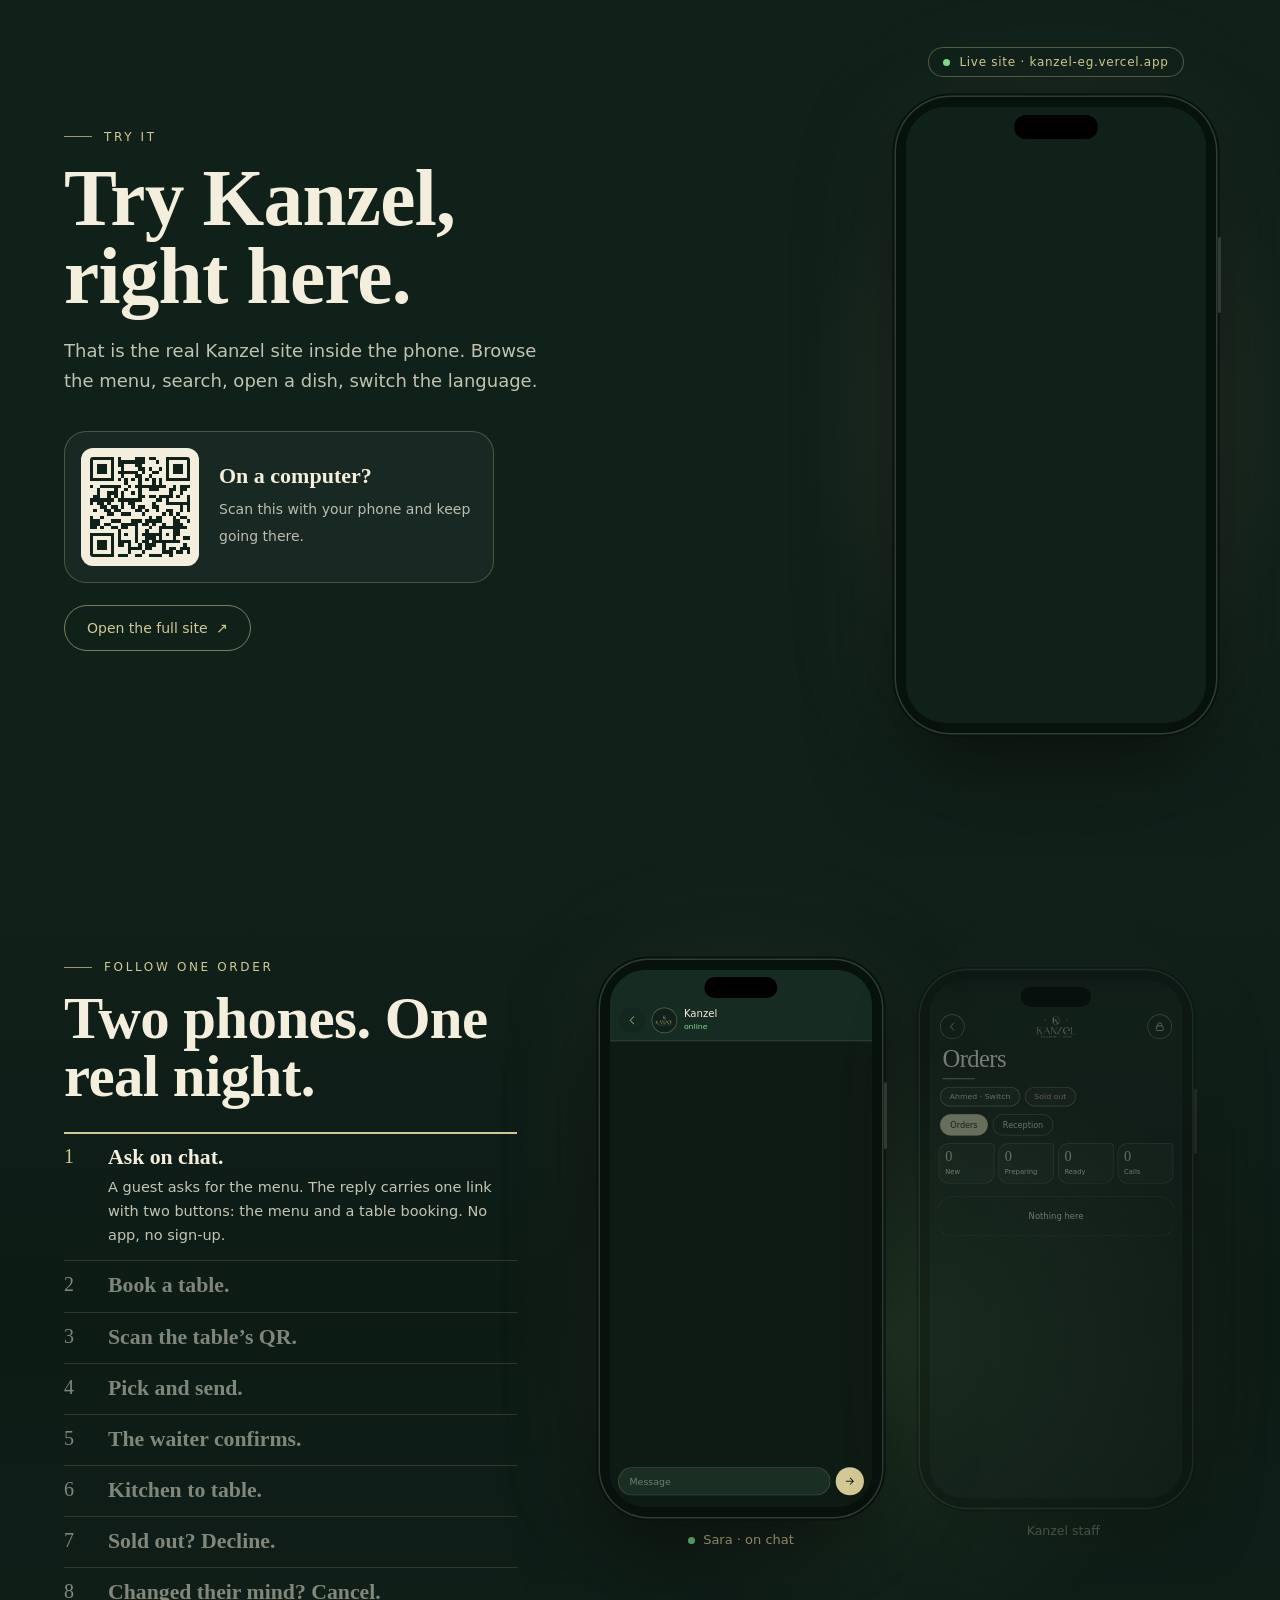
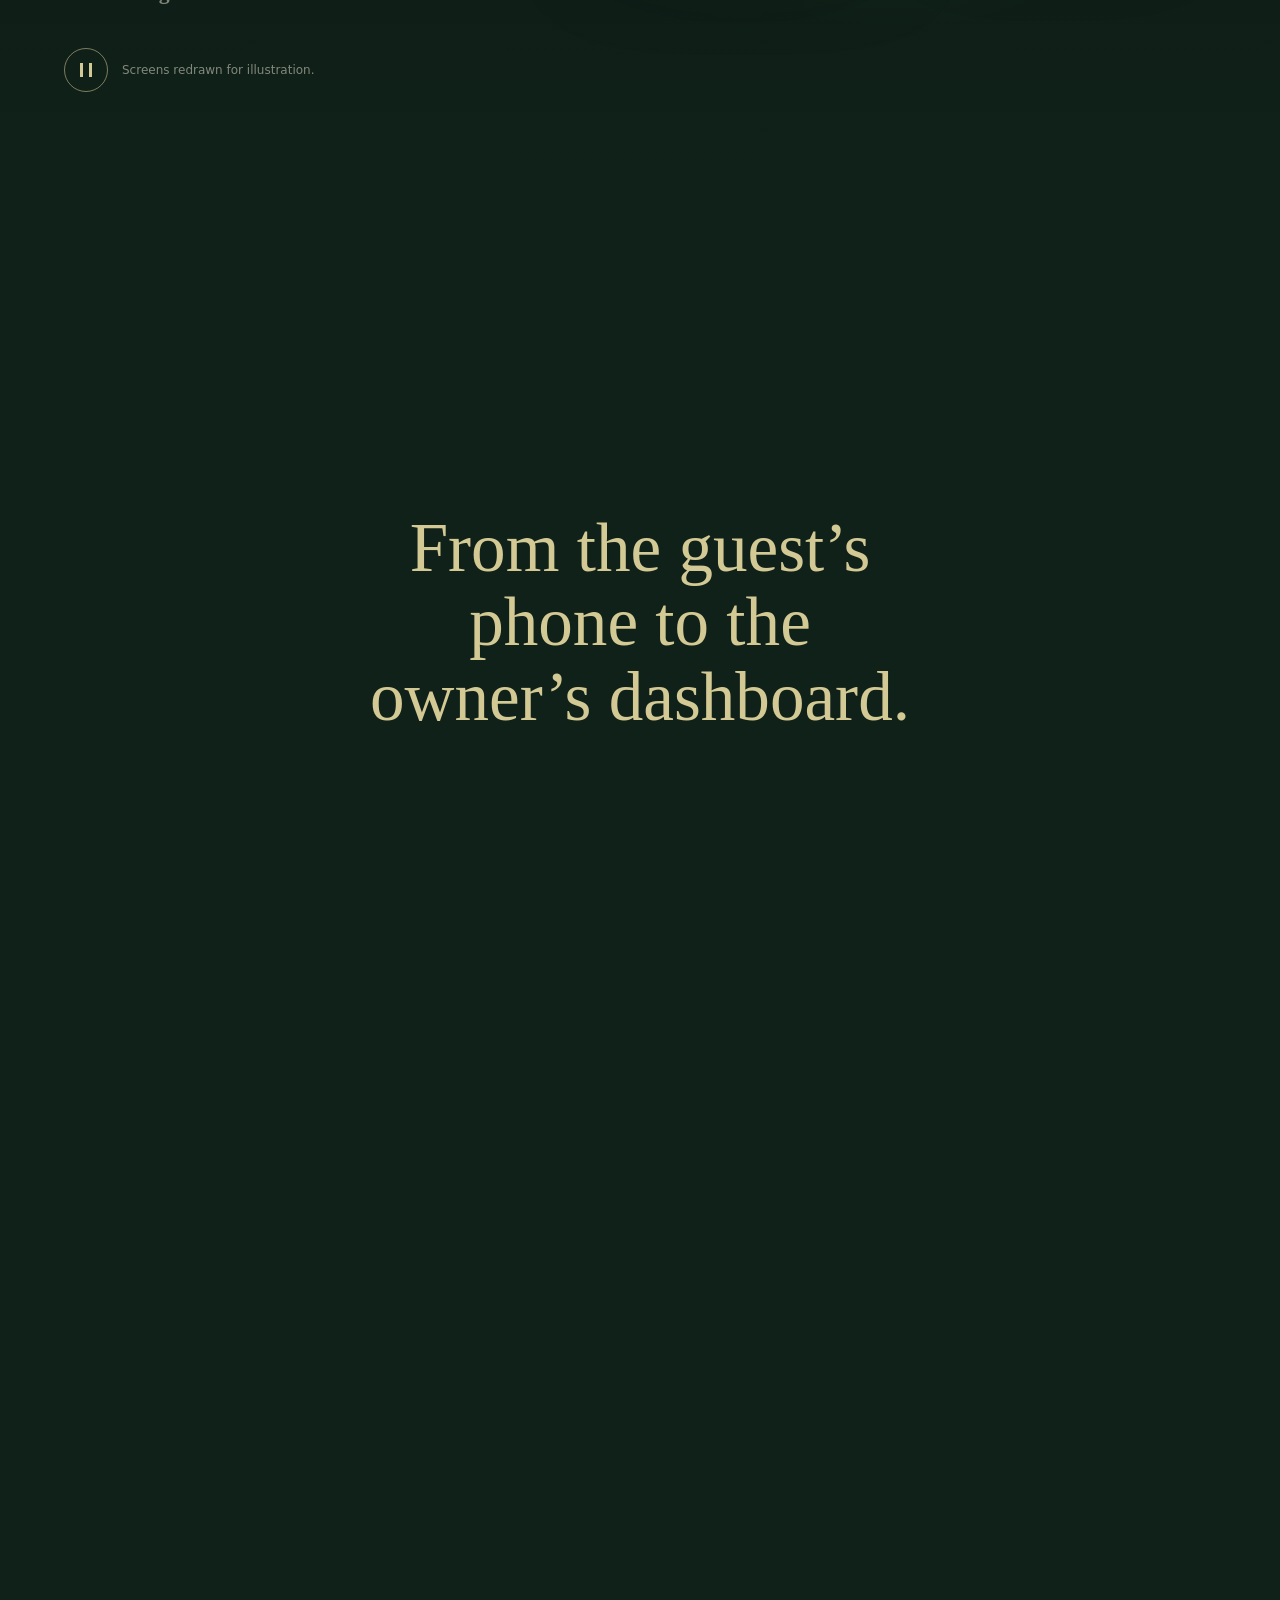
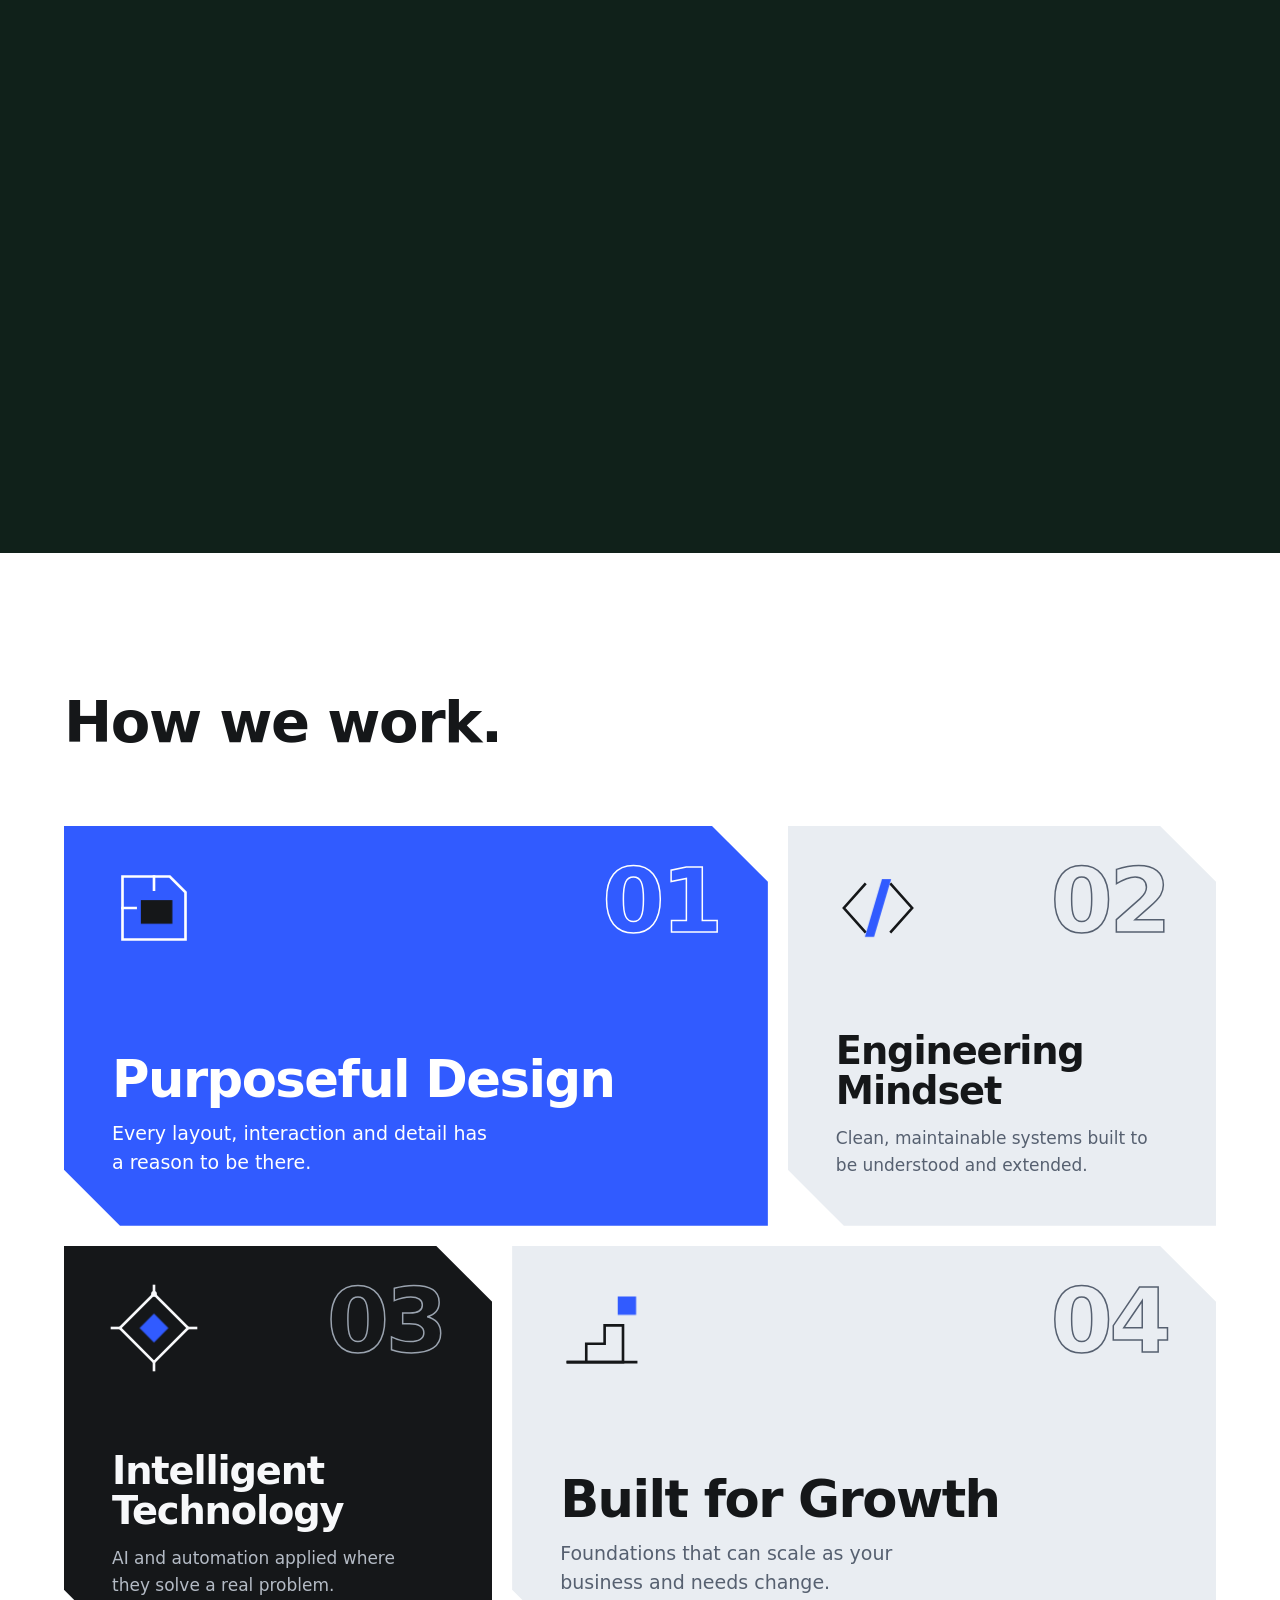
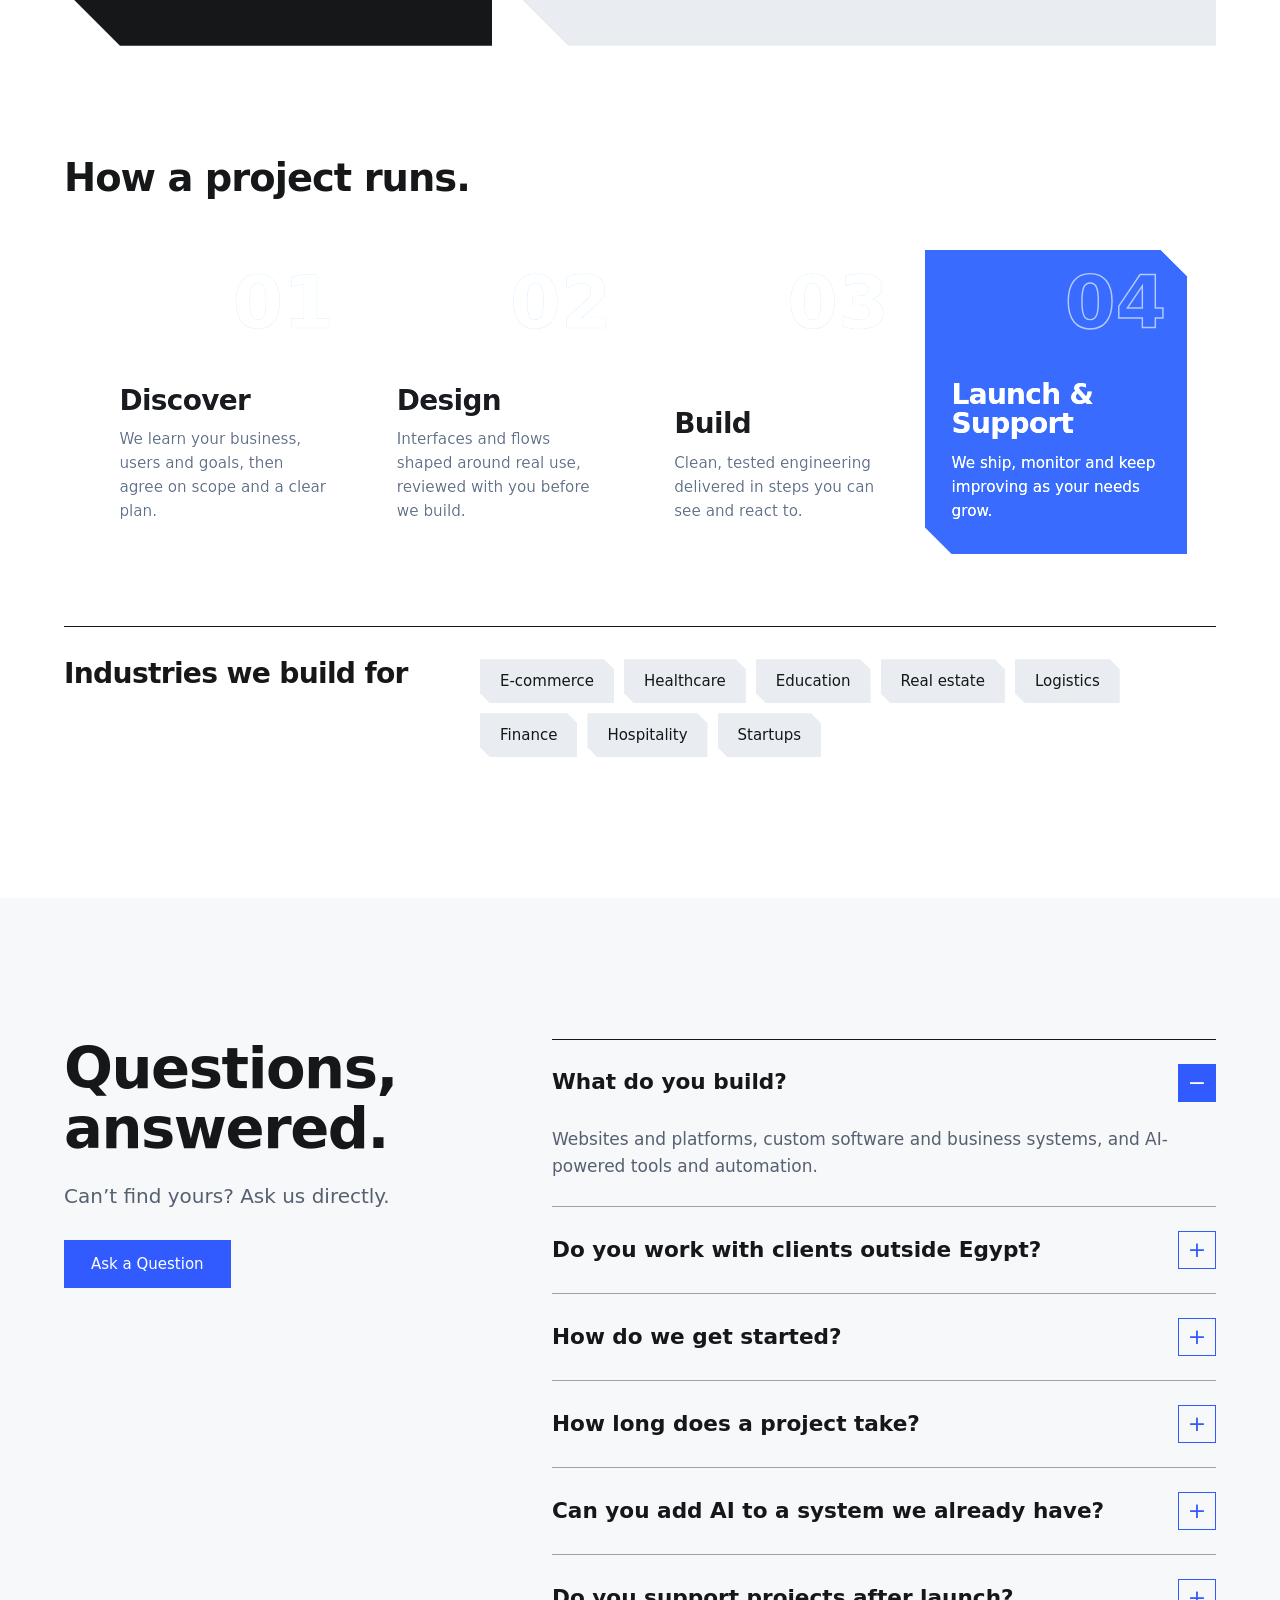
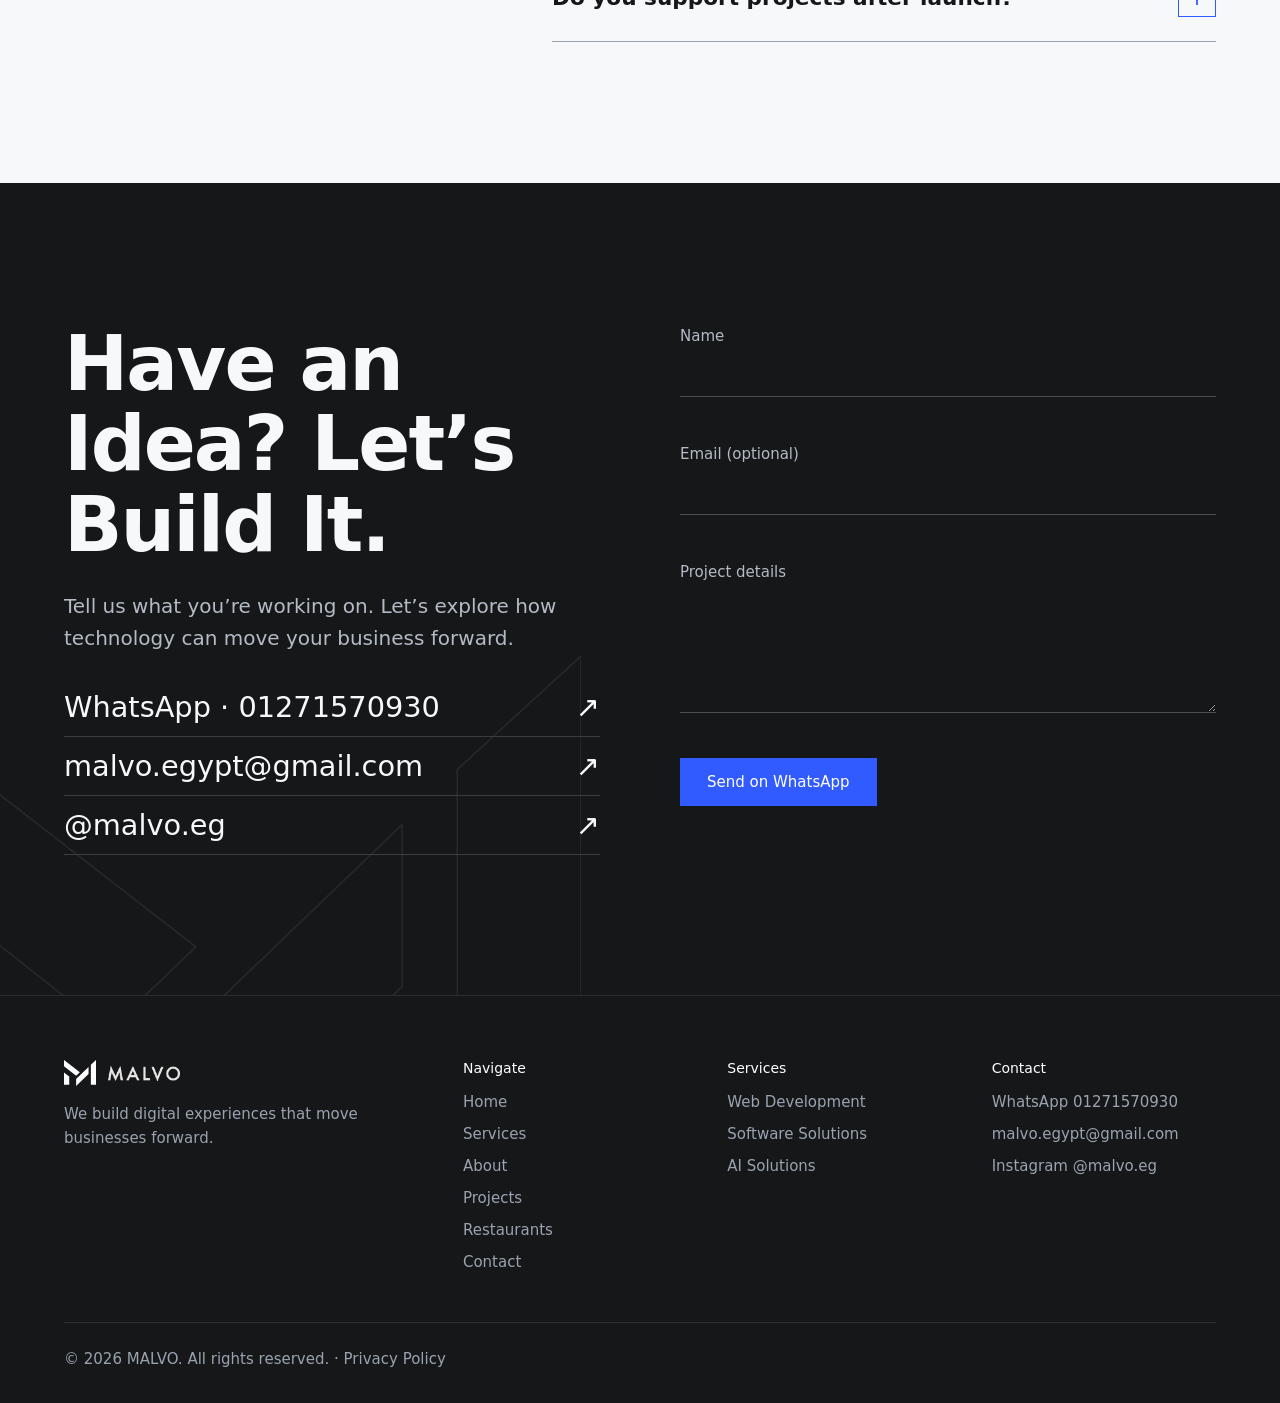
==== commit d8048729: "Add files via upload" ====
--- a/index.html
+++ b/index.html
@@ -24,9 +24,7 @@
 <link rel="manifest" href="site.webmanifest">
 <script type="application/ld+json">{"@context": "https://schema.org", "@type": "Organization", "name": "MALVO", "url": "https://malvo-eg.vercel.app/", "logo": "https://malvo-eg.vercel.app/malvo-symbol.svg", "email": "malvo.egypt@gmail.com", "telephone": "+201271570930", "description": "Technology and innovation company building web platforms, custom software and AI-powered solutions.", "areaServed": ["EG", "Worldwide"], "sameAs": ["https://www.instagram.com/malvo.eg"]}</script>
 <link rel="icon" type="image/svg+xml" href="favicon.svg">
-<link rel="preconnect" href="https://fonts.googleapis.com">
-<link rel="preconnect" href="https://fonts.gstatic.com" crossorigin>
-<link rel="stylesheet" href="https://fonts.googleapis.com/css2?family=Inter:wght@400;500&family=Space+Grotesk:wght@500;600;700&family=Cormorant+Garamond:wght@500;600&display=swap">
+<link rel="preload" href="fonts/Inter-400.woff" as="font" type="font/woff" crossorigin><link rel="preload" href="fonts/Inter-500.woff" as="font" type="font/woff" crossorigin><link rel="preload" href="fonts/SpaceGrotesk-VF.woff" as="font" type="font/woff" crossorigin><link rel="stylesheet" href="fonts.css">
 <link rel="stylesheet" href="style.css">
 <link rel="stylesheet" href="services.css">
 <link rel="stylesheet" href="about.css">
--- a/fonts.css
+++ b/fonts.css
@@ -0,0 +1,4 @@
+@font-face{font-family:'Inter';src:url(fonts/Inter-400.woff) format('woff');font-weight:400;font-style:normal;font-display:swap}
+@font-face{font-family:'Inter';src:url(fonts/Inter-500.woff) format('woff');font-weight:500;font-style:normal;font-display:swap}
+@font-face{font-family:'Space Grotesk';src:url(fonts/SpaceGrotesk-VF.woff) format('woff');font-weight:300 700;font-style:normal;font-display:swap}
+@font-face{font-family:'Cormorant Garamond';src:url(fonts/CormorantGaramond-VF.woff) format('woff');font-weight:300 700;font-style:normal;font-display:swap}
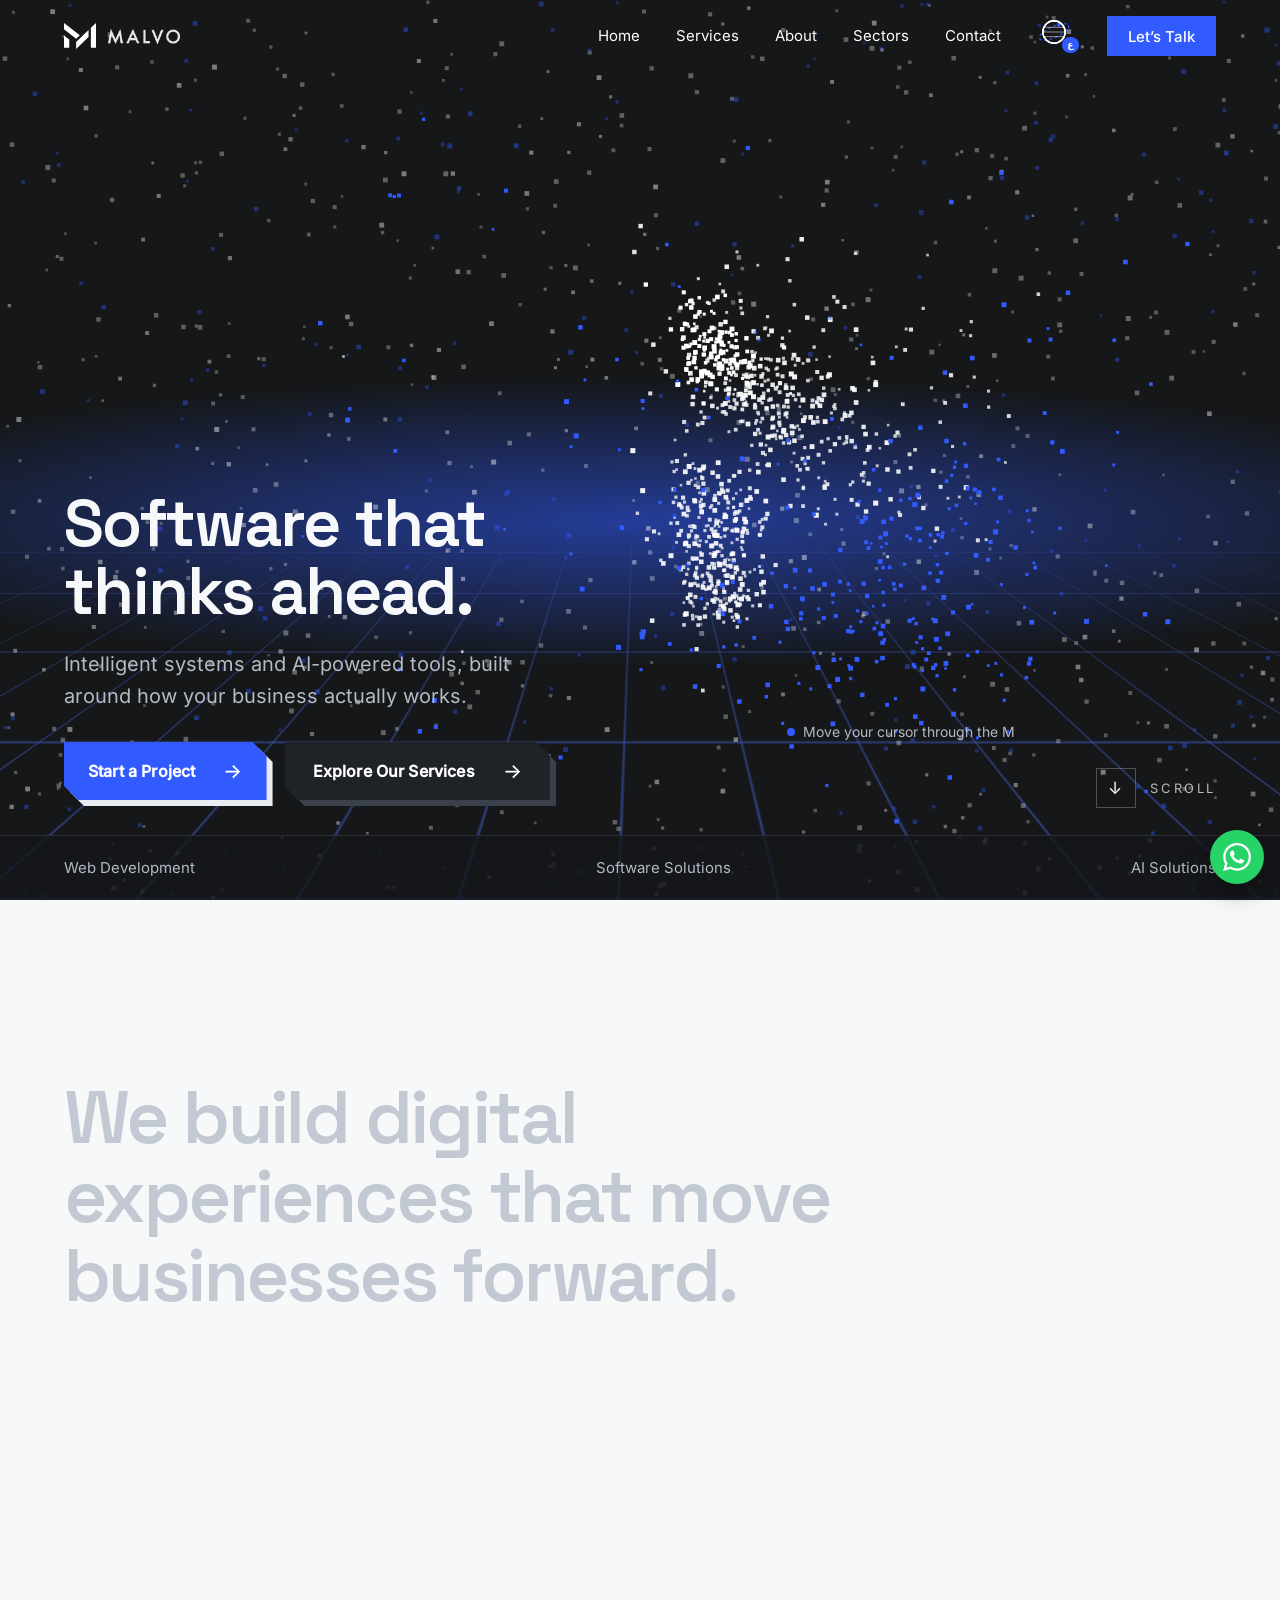
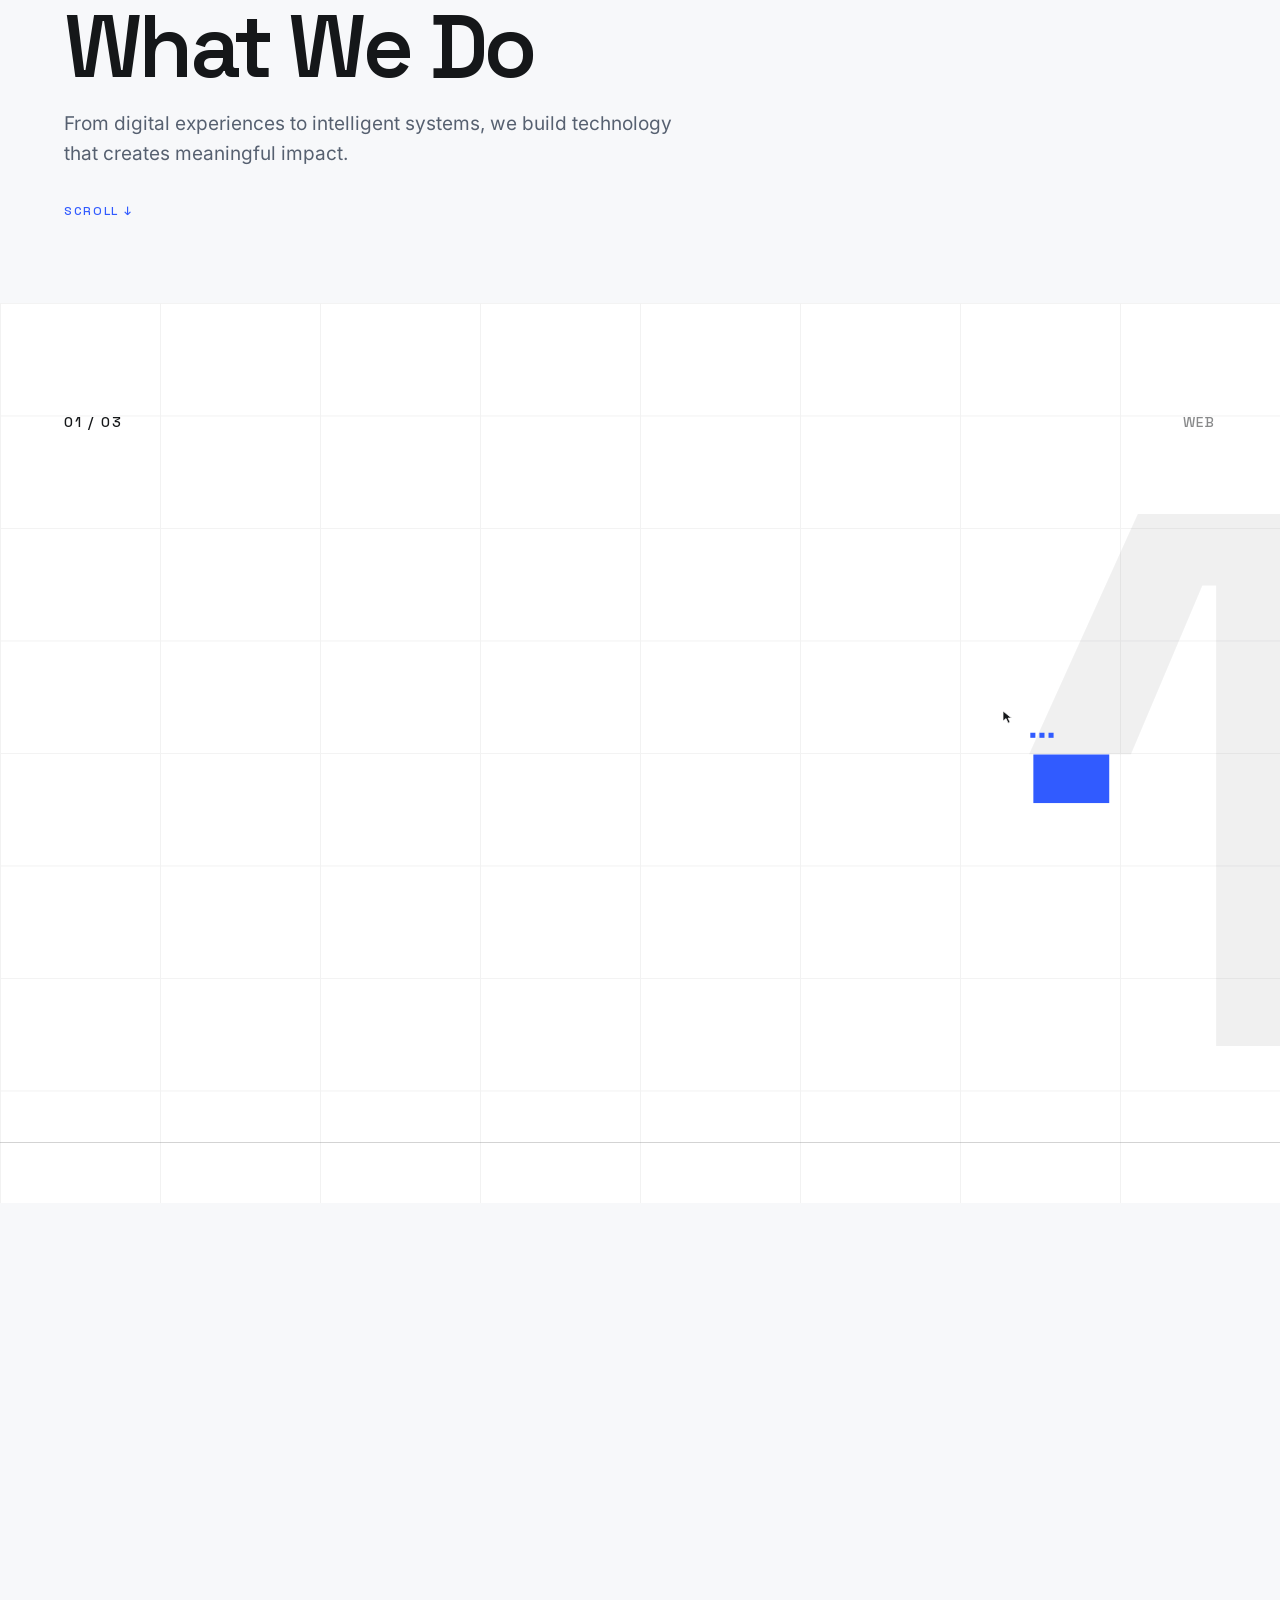
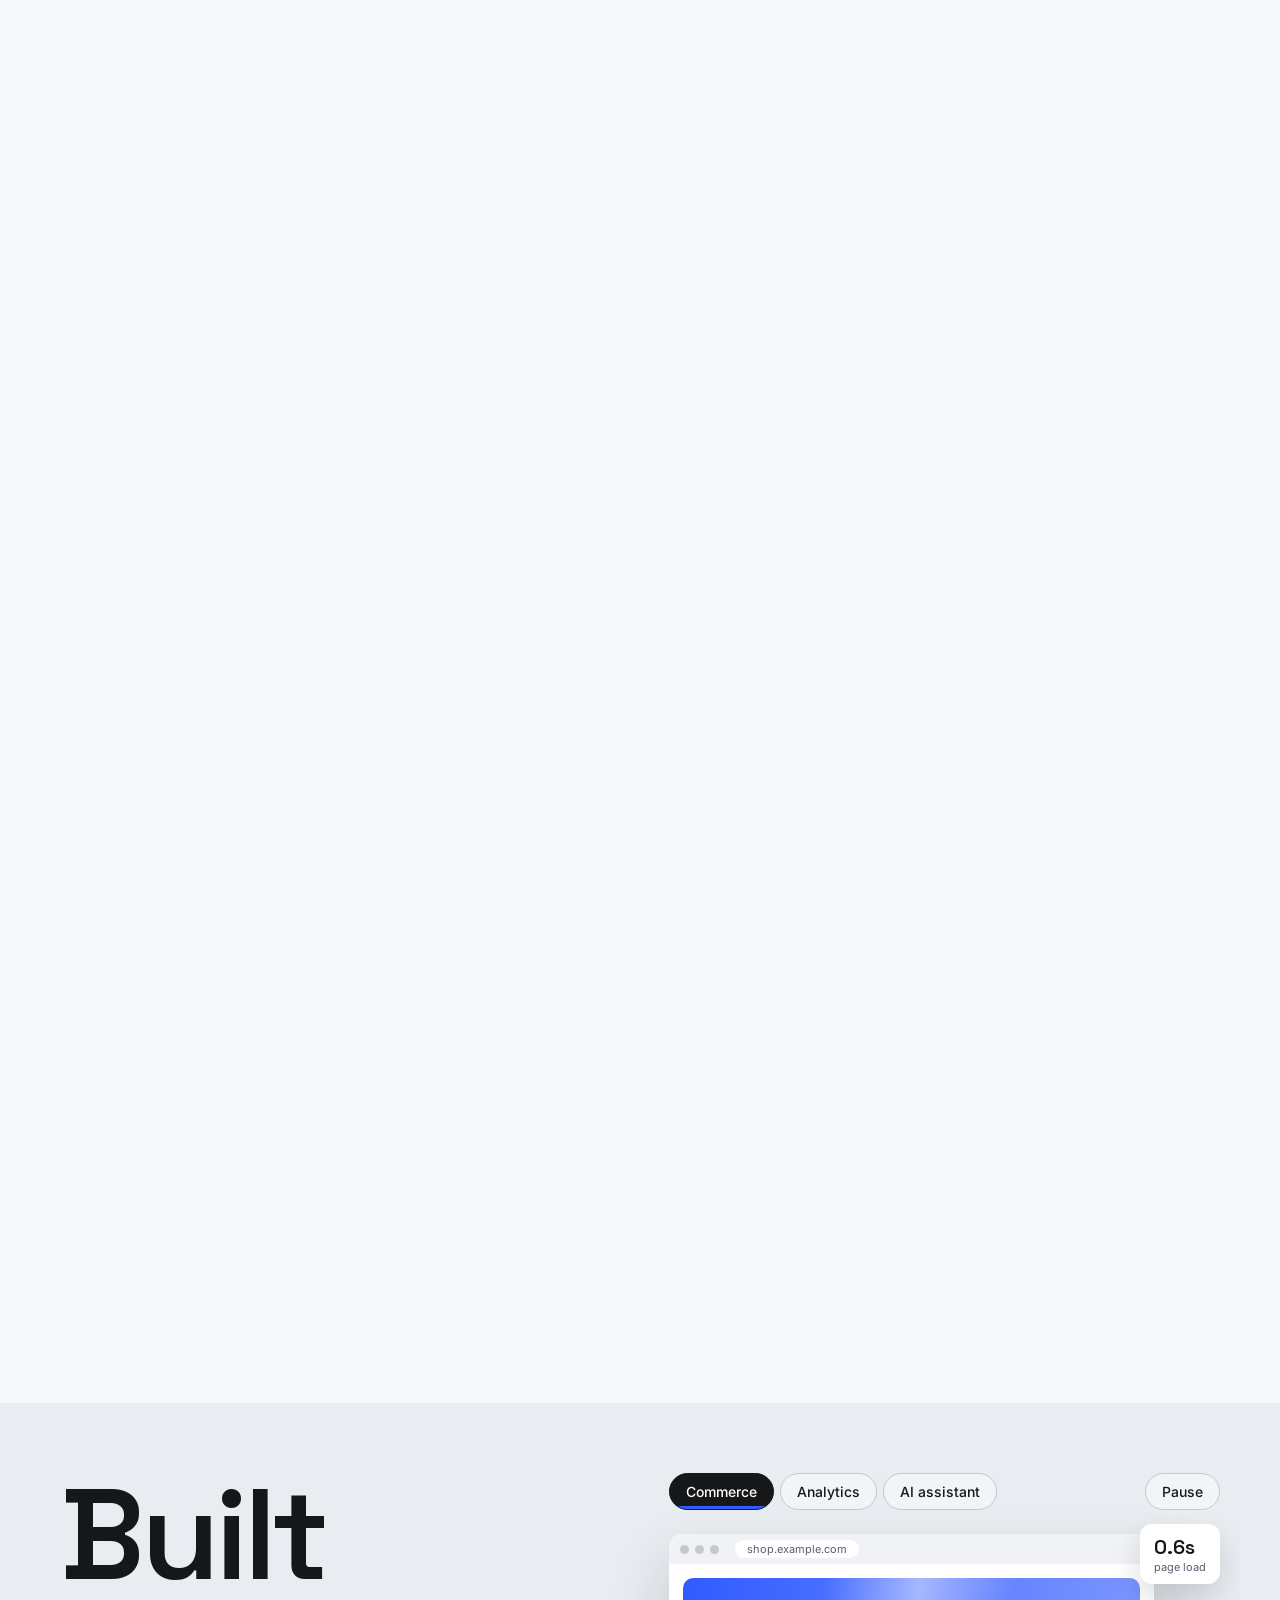
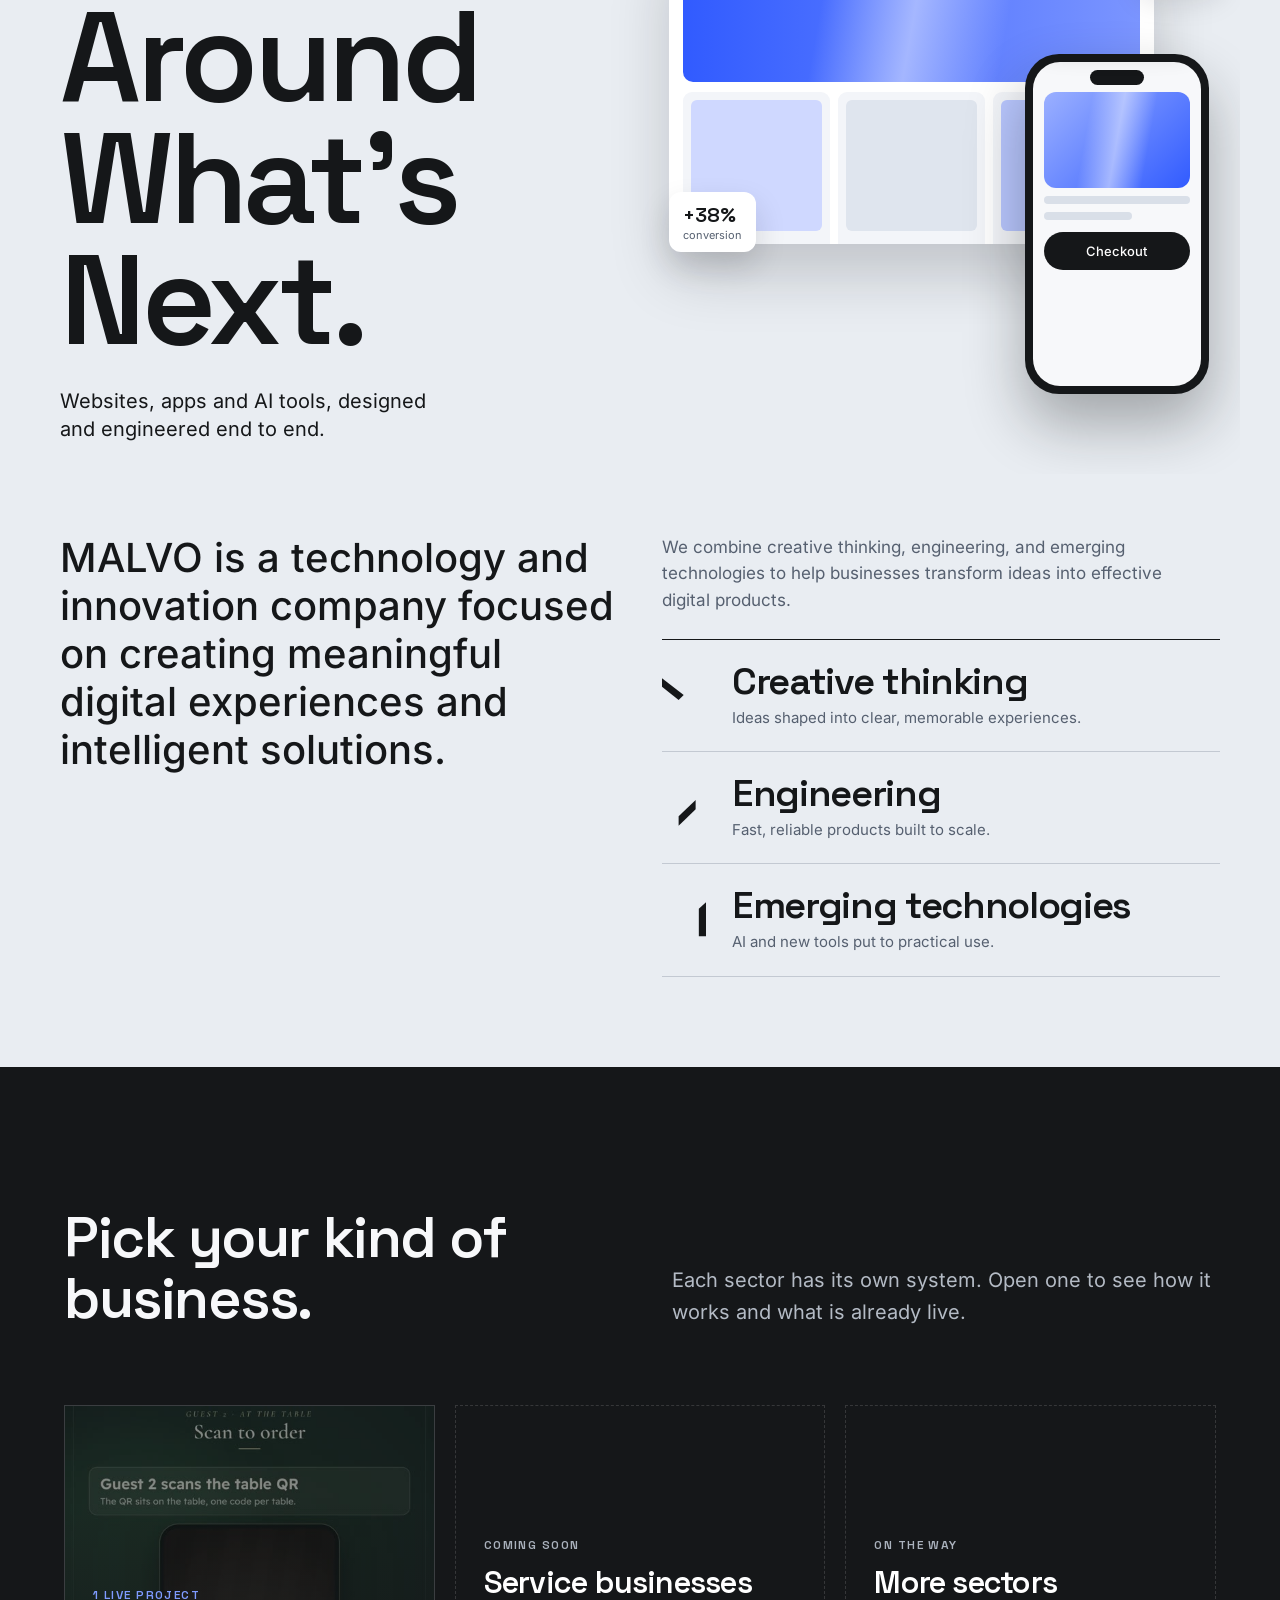
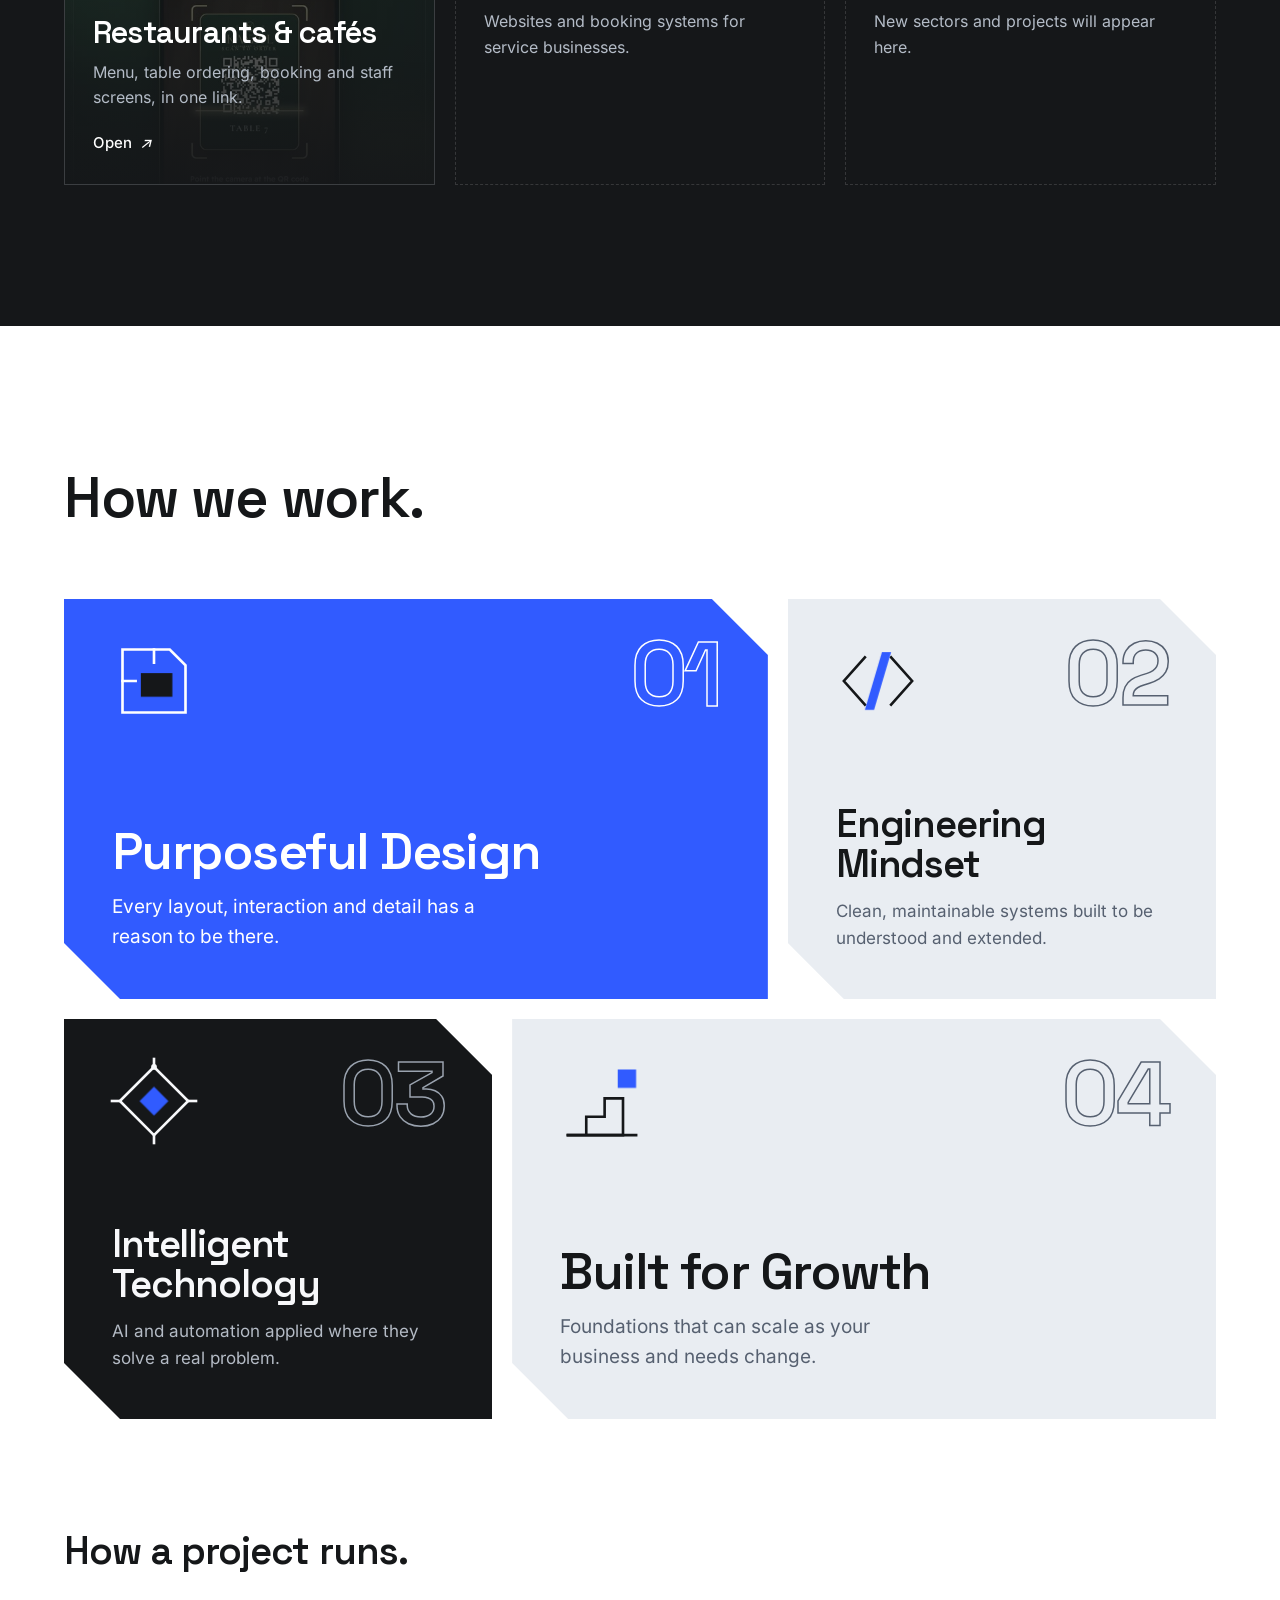
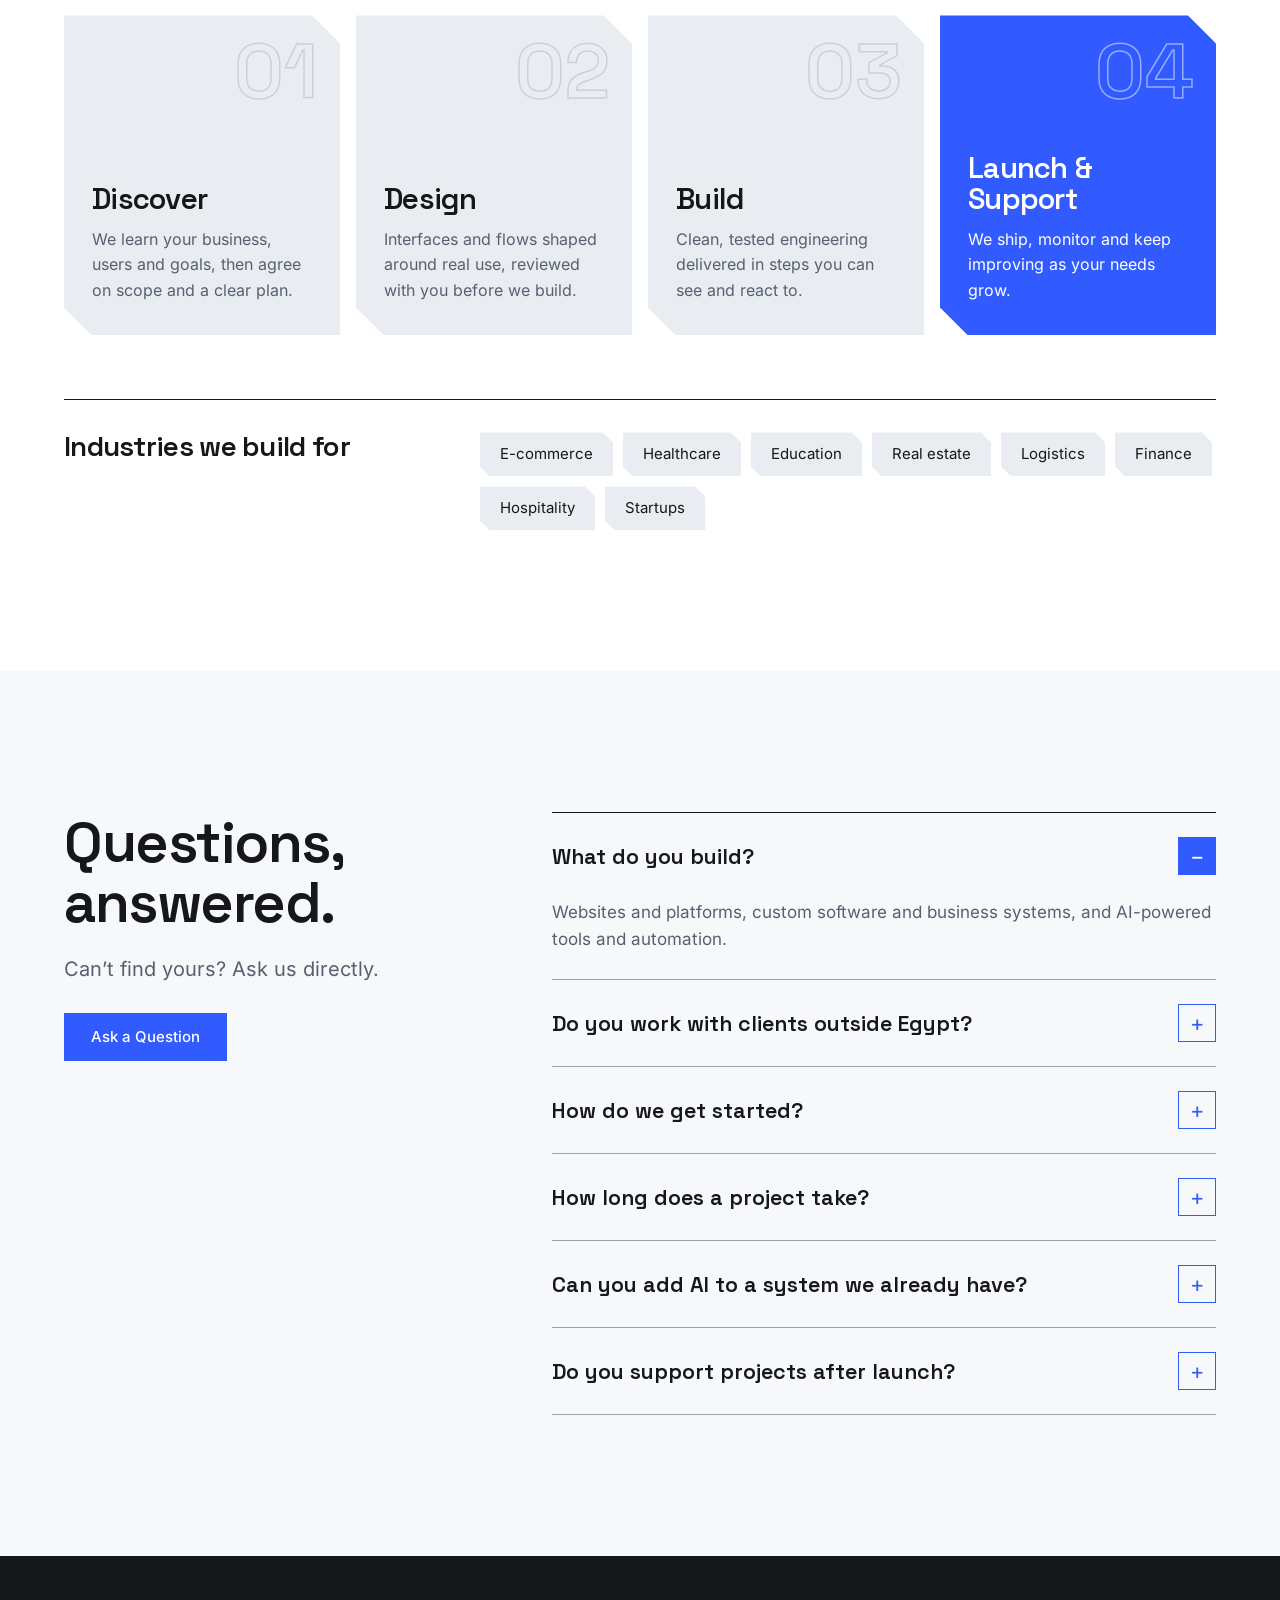
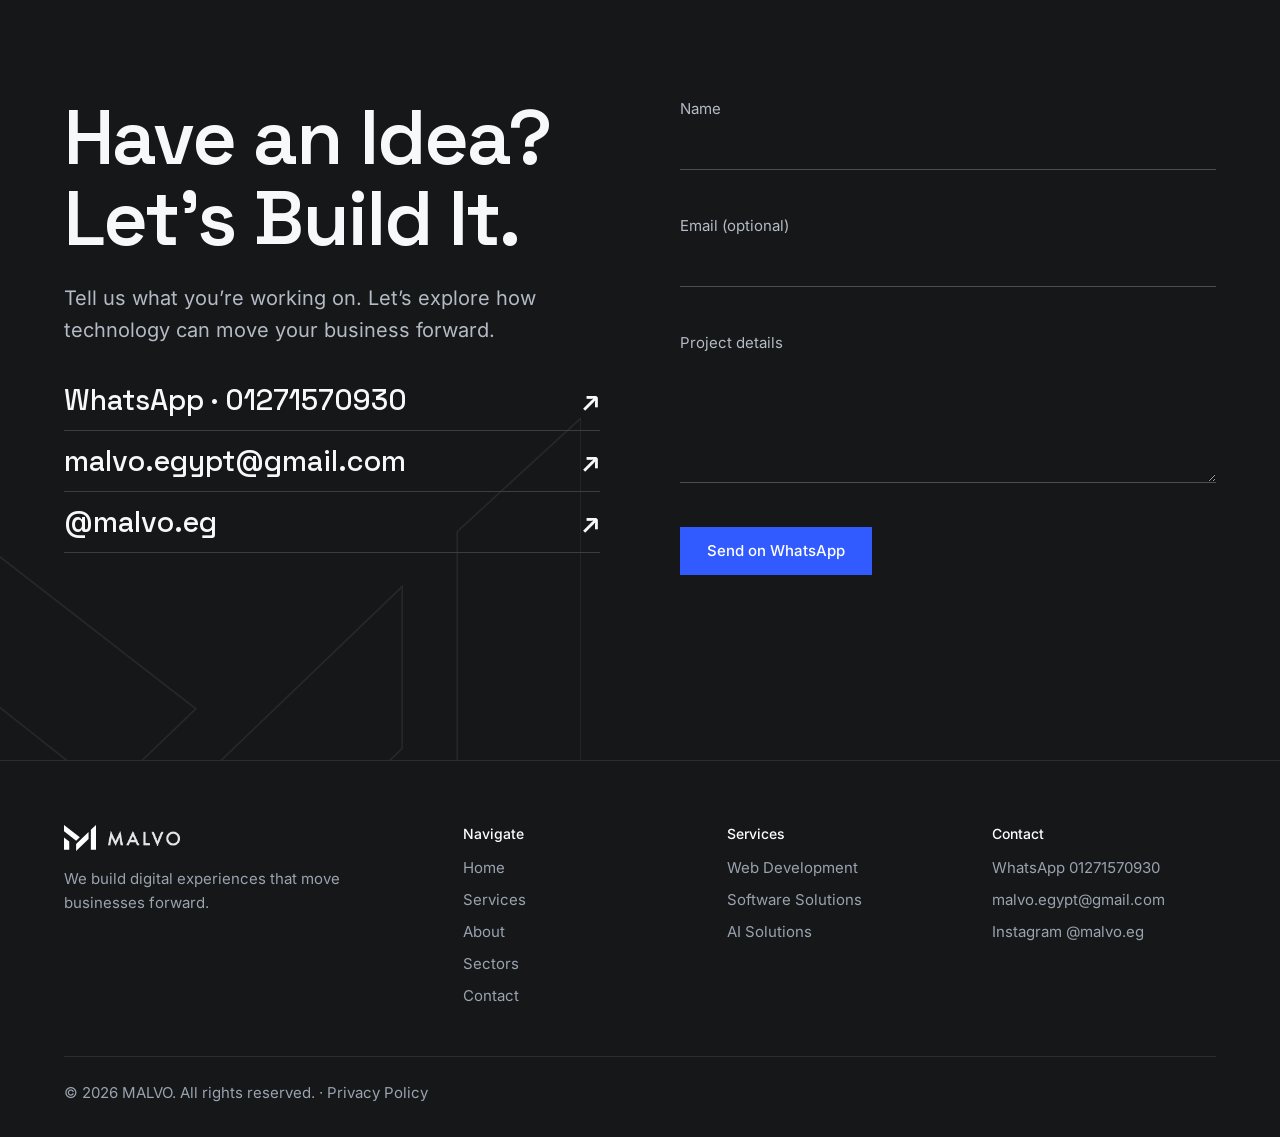
==== commit 2656e0a3: "Add files via upload" ====
--- a/index.html
+++ b/index.html
@@ -28,8 +28,6 @@
 <link rel="stylesheet" href="style.css">
 <link rel="stylesheet" href="services.css">
 <link rel="stylesheet" href="about.css">
-<link rel="stylesheet" href="kanzel.css">
-<link rel="stylesheet" href="kanzel-sim.css">
 </head>
 <body>
 <a class="skip" href="#main">Skip to content</a>
@@ -43,8 +41,8 @@
 <button class="burger" id="burger" aria-expanded="false" aria-controls="menu" aria-label="Open menu"><span></span><span></span><span></span></button>
 <nav id="menu" aria-label="Main">
 <ul>
-<li><a href="#home">Home</a></li><li><a href="#services">Services</a></li><li><a href="#about">About</a></li><li><a href="#projects">Projects</a></li><li><a href="kanzel">Restaurants</a></li><li><a href="#contact">Contact</a></li>
-<li><a class="lang" href="ar.html" hreflang="ar" lang="ar">العربية</a></li>
+<li><a href="#home">Home</a></li><li><a href="#services">Services</a></li><li><a href="#about">About</a></li><li><a href="#projects">Sectors</a></li><li><a href="#contact">Contact</a></li>
+<li><a class="lang globe" href="ar.html" hreflang="ar" lang="ar" aria-label="العربية" title="العربية"><svg class="gl-svg" viewBox="0 0 32 32" aria-hidden="true" focusable="false"><g class="gl-orb" transform="rotate(-24 16 16)"><ellipse cx="16" cy="16" rx="15" ry="5.2"/><circle class="gl-dot" r="1.9"><animateMotion dur="3.6s" repeatCount="indefinite" path="M31 16A15 5.2 0 1 1 1 16A15 5.2 0 1 1 31 16"/></circle></g><circle class="gl-b" cx="16" cy="16" r="10.5"/><path class="gl-l" d="M6.6 11.6h18.8M5.5 16h21M6.6 20.4h18.8"/><ellipse class="gl-m m1" cx="16" cy="16" rx="10.5" ry="10.5"/><ellipse class="gl-m m2" cx="16" cy="16" rx="10.5" ry="10.5"/><ellipse class="gl-m m3" cx="16" cy="16" rx="10.5" ry="10.5"/></svg><b class="gl-c" aria-hidden="true">ع</b><span class="gl-t">العربية</span></a></li>
 <li><a class="btn pri" href="#contact">Let’s Talk</a></li>
 </ul>
 </nav>
@@ -129,52 +127,12 @@
 
 <section class="dark" id="projects">
 <div class="wrap">
-<div class="head"><h2>Good Work Takes Shape.</h2><p class="lead">Our first project is live: a complete restaurant system, built end to end.</p></div>
-<div id="work"></div>
-<p style="margin-top:36px"><a class="btn sec" href="projects"><span>All projects</span><span aria-hidden="true">↗</span></a></p>
-</div>
-</section>
-
-
-<section id="restaurants" class="kz" aria-labelledby="kz-h1">
-<svg width="0" height="0" style="position:absolute" aria-hidden="true" focusable="false"><symbol id="kz-qr" viewBox="0 0 29 29"><path d="M0 0h7v1h-7zM8 0h1v1h-1zM13 0h3v1h-3zM17 0h2v1h-2zM22 0h7v1h-7zM0 1h1v1h-1zM6 1h1v1h-1zM8 1h8v1h-8zM19 1h1v1h-1zM22 1h1v1h-1zM28 1h1v1h-1zM0 2h1v1h-1zM2 2h3v1h-3zM6 2h1v1h-1zM8 2h2v1h-2zM13 2h2v1h-2zM22 2h1v1h-1zM24 2h3v1h-3zM28 2h1v1h-1zM0 3h1v1h-1zM2 3h3v1h-3zM6 3h1v1h-1zM9 3h1v1h-1zM14 3h2v1h-2zM17 3h1v1h-1zM20 3h1v1h-1zM22 3h1v1h-1zM24 3h3v1h-3zM28 3h1v1h-1zM0 4h1v1h-1zM2 4h3v1h-3zM6 4h1v1h-1zM8 4h6v1h-6zM15 4h1v1h-1zM18 4h2v1h-2zM22 4h1v1h-1zM24 4h3v1h-3zM28 4h1v1h-1zM0 5h1v1h-1zM6 5h1v1h-1zM9 5h1v1h-1zM13 5h2v1h-2zM17 5h1v1h-1zM22 5h1v1h-1zM28 5h1v1h-1zM0 6h7v1h-7zM8 6h1v1h-1zM10 6h1v1h-1zM12 6h1v1h-1zM14 6h1v1h-1zM16 6h1v1h-1zM18 6h1v1h-1zM20 6h1v1h-1zM22 6h7v1h-7zM10 7h1v1h-1zM14 7h1v1h-1zM18 7h1v1h-1zM20 7h1v1h-1zM0 8h1v1h-1zM3 8h6v1h-6zM11 8h1v1h-1zM13 8h9v1h-9zM24 8h1v1h-1zM26 8h3v1h-3zM2 9h1v1h-1zM7 9h1v1h-1zM10 9h1v1h-1zM14 9h1v1h-1zM17 9h3v1h-3zM23 9h2v1h-2zM26 9h2v1h-2zM2 10h1v1h-1zM5 10h3v1h-3zM9 10h1v1h-1zM12 10h1v1h-1zM14 10h1v1h-1zM23 10h1v1h-1zM26 10h1v1h-1zM1 11h2v1h-2zM5 11h1v1h-1zM7 11h1v1h-1zM9 11h1v1h-1zM14 11h2v1h-2zM17 11h2v1h-2zM20 11h4v1h-4zM25 11h1v1h-1zM28 11h1v1h-1zM0 12h7v1h-7zM8 12h7v1h-7zM19 12h2v1h-2zM22 12h1v1h-1zM28 12h1v1h-1zM0 13h1v1h-1zM2 13h2v1h-2zM5 13h1v1h-1zM9 13h1v1h-1zM11 13h2v1h-2zM18 13h1v1h-1zM22 13h7v1h-7zM3 14h2v1h-2zM6 14h2v1h-2zM9 14h1v1h-1zM12 14h1v1h-1zM14 14h2v1h-2zM18 14h2v1h-2zM26 14h1v1h-1zM28 14h1v1h-1zM1 15h1v1h-1zM4 15h2v1h-2zM7 15h2v1h-2zM13 15h2v1h-2zM16 15h1v1h-1zM19 15h1v1h-1zM22 15h2v1h-2zM26 15h1v1h-1zM28 15h1v1h-1zM5 16h2v1h-2zM9 16h3v1h-3zM15 16h1v1h-1zM21 16h1v1h-1zM23 16h1v1h-1zM25 16h1v1h-1zM0 17h1v1h-1zM3 17h1v1h-1zM17 17h1v1h-1zM19 17h2v1h-2zM24 17h1v1h-1zM26 17h2v1h-2zM0 18h3v1h-3zM6 18h3v1h-3zM12 18h3v1h-3zM16 18h5v1h-5zM24 18h2v1h-2zM28 18h1v1h-1zM0 19h3v1h-3zM4 19h2v1h-2zM9 19h5v1h-5zM15 19h2v1h-2zM18 19h1v1h-1zM21 19h1v1h-1zM24 19h3v1h-3zM0 20h2v1h-2zM3 20h1v1h-1zM6 20h2v1h-2zM9 20h2v1h-2zM13 20h1v1h-1zM17 20h1v1h-1zM20 20h8v1h-8zM8 21h1v1h-1zM13 21h1v1h-1zM16 21h1v1h-1zM20 21h1v1h-1zM24 21h2v1h-2zM0 22h7v1h-7zM8 22h1v1h-1zM10 22h1v1h-1zM13 22h1v1h-1zM15 22h6v1h-6zM22 22h1v1h-1zM24 22h2v1h-2zM0 23h1v1h-1zM6 23h1v1h-1zM8 23h1v1h-1zM13 23h1v1h-1zM16 23h3v1h-3zM20 23h1v1h-1zM24 23h1v1h-1zM27 23h2v1h-2zM0 24h1v1h-1zM2 24h3v1h-3zM6 24h1v1h-1zM8 24h4v1h-4zM13 24h1v1h-1zM15 24h2v1h-2zM18 24h8v1h-8zM0 25h1v1h-1zM2 25h3v1h-3zM6 25h1v1h-1zM8 25h2v1h-2zM11 25h1v1h-1zM14 25h1v1h-1zM16 25h3v1h-3zM21 25h1v1h-1zM27 25h1v1h-1zM0 26h1v1h-1zM2 26h3v1h-3zM6 26h1v1h-1zM11 26h4v1h-4zM16 26h2v1h-2zM21 26h1v1h-1zM23 26h2v1h-2zM26 26h3v1h-3zM0 27h1v1h-1zM6 27h1v1h-1zM11 27h1v1h-1zM15 27h1v1h-1zM21 27h3v1h-3zM25 27h2v1h-2zM28 27h1v1h-1zM0 28h7v1h-7zM8 28h3v1h-3zM13 28h2v1h-2zM17 28h4v1h-4zM23 28h1v1h-1z"/></symbol></svg>
-
-<div class="kz-in"><div>
-<p class="kz-k">Case study · Restaurant system</p>
-<div class="kz-arch"><svg viewBox="0 0 300 420" aria-hidden="true" preserveAspectRatio="none"><path pathLength="1" d="M2 418V150A148 148 0 0 1 298 150V418Z"/><path pathLength="1" d="M16 418V152A134 134 0 0 1 284 152V418Z"/></svg><img src="kz-logo.png" width="420" height="243" alt="Kanzel Restaurant &amp; Lounge"></div>
-<h2 class="kz-h" id="kz-h1">Step inside Kanzel.</h2>
-<p class="kz-p">Our first restaurant system, built end to end and running for real. Don’t take our word for it. Try it.</p>
-</div><span class="kz-cue" aria-hidden="true">Scroll</span></div>
-
-<div class="kz-live"><div class="wrap kz-lg">
-<div class="kz-lt"><p class="kz-k">Try it</p>
-<h2 class="kz-h">Try Kanzel, right here.</h2>
-<p class="kz-p">That is the real Kanzel site inside the phone. Browse the menu, search, open a dish, switch the language.</p>
-<div class="kz-qr"><svg viewBox="0 0 29 29" shape-rendering="crispEdges" role="img" aria-label="QR code that opens Kanzel on your phone"><use href="#kz-qr"/></svg><div><b>On a computer?</b><span>Scan this with your phone and keep going there.</span></div></div>
-<a class="kz-btn kz-open" href="https://kanzel-eg.vercel.app/" target="_blank" rel="noopener"><span>Open the full site</span><span aria-hidden="true">↗</span></a></div>
-<div class="kz-lp"><span class="kz-badge"><i></i>Live site · kanzel-eg.vercel.app</span>
-<div class="kz-ph"><div class="kz-scr"><div class="kz-vp"><div class="kz-fs" data-src="https://kanzel-eg.vercel.app/" data-title="Kanzel restaurant, live demo"></div></div>
-<div class="kz-load"><img src="kz-logo.png" width="420" height="243" alt=""><i class="kz-spin" aria-hidden="true"></i><button class="kz-go" type="button">Tap to try Kanzel</button><p class="kz-slow">Taking long? <a href="https://kanzel-eg.vercel.app/" target="_blank" rel="noopener">Open the site directly</a></p></div></div></div></div>
-</div></div>
-
-<div class="kzs" id="kz-story"><div class="wrap kzs-g">
-<div class="kzs-hd"><p class="kz-k">Follow one order</p><h2 class="kz-h">Two phones. One real night.</h2></div>
-<ol class="kzs-ch" id="kzsCh"></ol>
-<div class="kzs-bars" role="group"></div>
-<div class="kzs-ct"><button class="kzs-pp" type="button" aria-label="Pause"><i></i></button><small>Screens redrawn for illustration.</small></div>
-<div class="kzs-st" aria-hidden="true">
-<div class="kzs-dv act" data-s="L"><div class="kz-ph"><div class="kz-scr"><div class="kz-vp" id="kzsL"></div></div></div><small class="kzs-lb"></small></div>
-<div class="kzs-dv" data-s="R"><div class="kz-ph"><div class="kz-scr"><div class="kz-vp" id="kzsR"></div></div></div><small class="kzs-lb"></small></div>
-</div></div></div>
-
-<div class="kz-out" id="kz-out"><div class="kz-os">
-<div class="kz-ol" aria-hidden="true"><p>From the guest’s phone to the owner’s dashboard.</p></div>
-<div class="kz-wp"><svg viewBox="0 0 442 358" aria-hidden="true"><path d="M0 0 L218 169 L167 218 L0 86 Z"/><path d="M0 171 L72 227 L72 342 L0 342 Z"/><path d="M167 262 L338 98 L338 192 L167 358 Z"/><path d="M370 66 L442 0 L442 342 L370 342 Z"/></svg><p class="kz-wk">Restaurant systems by MALVO</p>
-<h2>Want this for your restaurant?</h2>
-<p>One system for the whole dining room, built around how your restaurant actually works.</p>
-<a class="btn pri" href="#contact"><span>Let’s talk</span><span aria-hidden="true">↗</span></a></div>
-</div></div>
-</section>
+<div class="head"><h2>Pick your kind of business.</h2><p class="lead">Each sector has its own system. Open one to see how it works and what is already live.</p></div>
+<div class="sectors"><a class="sector" href="restaurants"><img src="kanzel-poster.jpg" alt="" loading="lazy"><div class="sector-b"><span class="sector-t">1 live project</span><h3>Restaurants &amp; cafés</h3><p>Menu, table ordering, booking and staff screens, in one link.</p><b class="sector-c">Open <i aria-hidden="true">↗</i></b></div></a><div class="sector soon"><div class="sector-b"><span class="sector-t">Coming soon</span><h3>Service businesses</h3><p>Websites and booking systems for service businesses.</p></div></div><div class="sector soon"><div class="sector-b"><span class="sector-t">On the way</span><h3>More sectors</h3><p>New sectors and projects will appear here.</p></div></div></div>
+</div>
+</section>
+
+
 
 <section id="process" class="merged"><div class="wrap"><h2 style="margin-bottom:clamp(40px,6vw,72px);max-width:16ch">How we work.</h2><div class="fc">
 <div class="fc-row">
@@ -238,7 +196,7 @@
 <div class="fgrid">
 <div><a class="logo" href="#home" aria-label="MALVO home"><svg viewBox="0 0 442 358" aria-hidden="true"><path d="M0 0 L218 169 L167 218 L0 86 Z"/><path d="M0 171 L72 227 L72 342 L0 342 Z"/><path d="M167 262 L338 98 L338 192 L167 358 Z"/><path d="M370 66 L442 0 L442 342 L370 342 Z"/></svg><img src="malvo-wordmark.png" alt="" width="73" height="15" style="filter:invert(1)"></a>
 <p style="max-width:32ch">We build digital experiences that move businesses forward.</p></div>
-<div><h3>Navigate</h3><ul><li><a href="#home">Home</a></li><li><a href="#services">Services</a></li><li><a href="#about">About</a></li><li><a href="#projects">Projects</a></li><li><a href="kanzel">Restaurants</a></li><li><a href="#contact">Contact</a></li></ul></div>
+<div><h3>Navigate</h3><ul><li><a href="#home">Home</a></li><li><a href="#services">Services</a></li><li><a href="#about">About</a></li><li><a href="#projects">Sectors</a></li><li><a href="#contact">Contact</a></li></ul></div>
 <div><h3>Services</h3><ul><li><a href="#services">Web Development</a></li><li><a href="#services">Software Solutions</a></li><li><a href="#services">AI Solutions</a></li></ul></div>
 <div><h3>Contact</h3><ul><li><a href="https://wa.me/201271570930" target="_blank" rel="noopener">WhatsApp <bdi>01271570930</bdi></a></li><li><a href="mailto:malvo.egypt@gmail.com">malvo.egypt@gmail.com</a></li><li><a href="https://www.instagram.com/malvo.eg" target="_blank" rel="noopener">Instagram @malvo.eg</a></li></ul></div>
 </div>
@@ -250,7 +208,5 @@
 <script src="main.js" defer></script>
 <script src="services.js" defer></script>
 <script src="about.js" defer></script>
-<script src="kanzel.js" defer></script>
-<script src="kanzel-sim.js" defer></script>
 </body>
 </html>
--- a/style.css
+++ b/style.css
@@ -437,3 +437,45 @@
 #about .ab-seg button,#about .ab-pp{min-height:44px}
 }
 @media(max-width:860px){html .sc{display:none}}
+
+/* Sector tiles (home #projects) */
+.sectors{display:grid;grid-template-columns:repeat(3,1fr);gap:20px;margin-top:clamp(36px,5vw,64px)}
+.sector{position:relative;display:flex;align-items:flex-end;min-height:380px;overflow:hidden;color:#fff;text-decoration:none;background:#1b1e22;border:1px solid rgba(255,255,255,.14);transition:transform .3s var(--ease),border-color .3s}
+a.sector:hover{transform:translateY(-4px);border-color:var(--blue)}
+.sector img{position:absolute;inset:0;width:100%;height:100%;object-fit:cover;opacity:.55;transition:opacity .3s,transform .6s var(--ease)}
+a.sector:hover img{opacity:.75;transform:scale(1.04)}
+.sector::after{content:"";position:absolute;inset:0;background:linear-gradient(180deg,rgba(21,23,25,0) 25%,rgba(21,23,25,.92) 100%);pointer-events:none}
+.sector-b{position:relative;z-index:1;padding:28px;width:100%}
+.sector-t{display:inline-block;font:600 12px var(--head);letter-spacing:.12em;text-transform:uppercase;color:#aab2bd;margin-bottom:14px}
+a.sector .sector-t{color:#7f9bff}
+.sector h3{font-size:clamp(1.5rem,2.4vw,2rem);margin-bottom:10px}
+.sector p{color:#b4bcc7;font-size:16px;max-width:34ch}
+.sector-c{display:inline-flex;gap:.5em;margin-top:22px;font:500 15px var(--body);color:#fff}
+.sector.soon{border-style:dashed;background:none;align-items:center;pointer-events:none}
+.sector.soon::after{display:none}
+@media(max-width:860px){.sectors{grid-template-columns:1fr}.sector{min-height:300px}}
+.sector img{object-position:center 20%;opacity:.5}
+
+/* Language globe */
+nav a.globe{position:relative;display:inline-flex;align-items:center;gap:10px;width:auto;padding:0;color:inherit}
+nav a.globe:not(.btn)::after{display:none}
+.gl-svg{width:34px;height:34px;overflow:visible;transition:transform .4s var(--ease),filter .3s}
+.gl-svg *{fill:none;stroke:currentColor;stroke-width:1.4;stroke-linecap:round}
+.gl-svg .gl-orb ellipse{stroke:var(--blue);stroke-width:1;stroke-dasharray:2 3.2;animation:gl-dash 3s linear infinite}
+.gl-svg .gl-dot{fill:var(--blue);stroke:none}
+.gl-svg .gl-l{stroke-width:.9;opacity:.55}
+.gl-svg .gl-m{transform-box:fill-box;transform-origin:center;stroke-width:1;animation:gl-spin 3.6s linear infinite;opacity:.9}
+.gl-svg .m2{animation-delay:-1.2s}.gl-svg .m3{animation-delay:-2.4s}
+@keyframes gl-spin{0%{transform:scaleX(1)}50%{transform:scaleX(.04)}100%{transform:scaleX(1)}}
+@keyframes gl-dash{to{stroke-dashoffset:-10.4}}
+.gl-c{position:absolute;right:-9px;bottom:-5px;min-width:19px;padding:1px 5px;border-radius:99px;background:var(--blue);color:#fff;font:600 10px/16px var(--head);text-align:center;letter-spacing:.02em;transform:scale(.9);transition:transform .3s var(--ease)}
+.gl-t{position:absolute;width:1px;height:1px;overflow:hidden;clip:rect(0 0 0 0);white-space:nowrap}
+nav a.globe:hover .gl-svg,nav a.globe:focus-visible .gl-svg{transform:scale(1.14) rotate(-8deg);filter:drop-shadow(0 0 7px rgba(49,91,255,.55))}
+nav a.globe:hover .gl-m,nav a.globe:focus-visible .gl-m{animation-duration:1.4s}
+nav a.globe:hover .gl-c{transform:scale(1.08)}
+@media(max-width:860px){
+ nav a.globe{display:inline-flex;padding:20px 0;font:500 28px var(--head);gap:16px}
+ .gl-svg{width:40px;height:40px}.gl-c{display:none}
+ .gl-t{position:static;width:auto;height:auto;clip:auto;order:2}
+}
+@media(prefers-reduced-motion:reduce){.gl-svg .gl-m,.gl-svg .gl-orb ellipse{animation:none}.gl-svg .gl-m{transform:scaleX(.55)}.gl-dot{display:none}}
